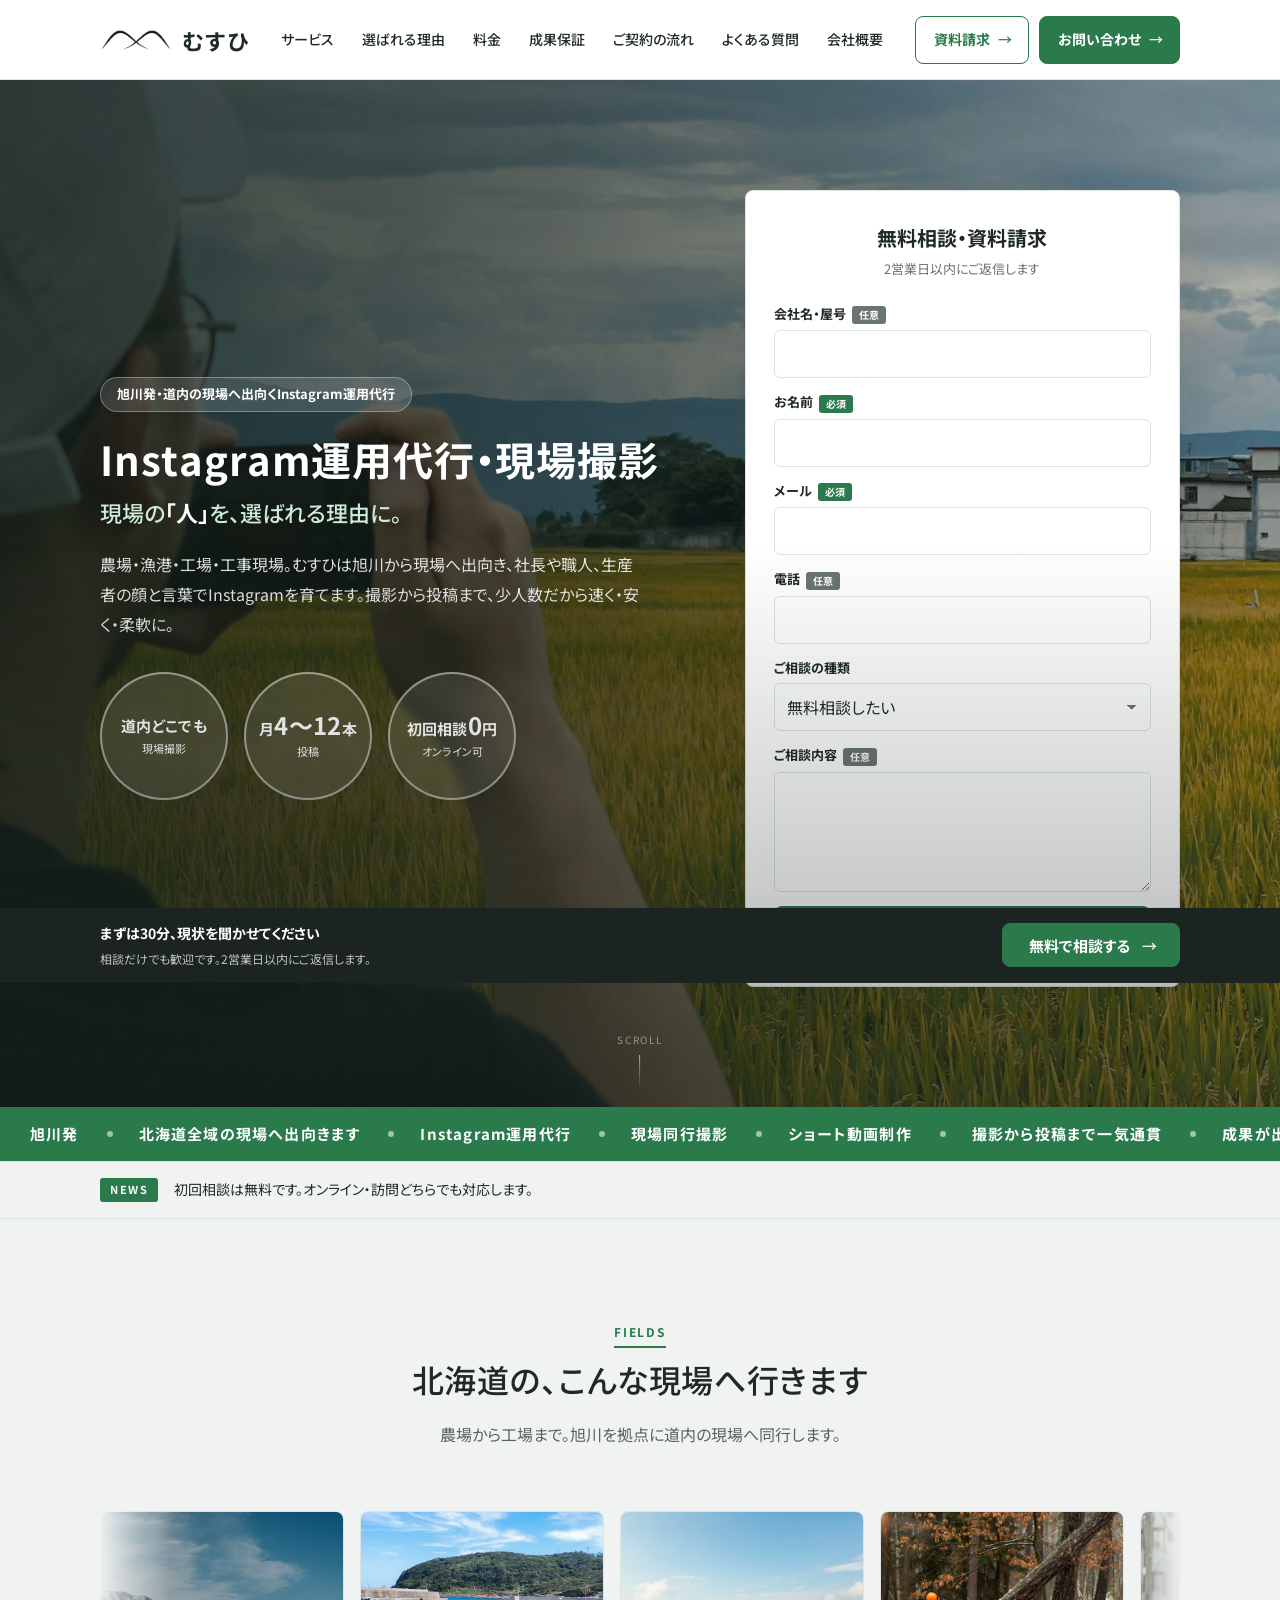
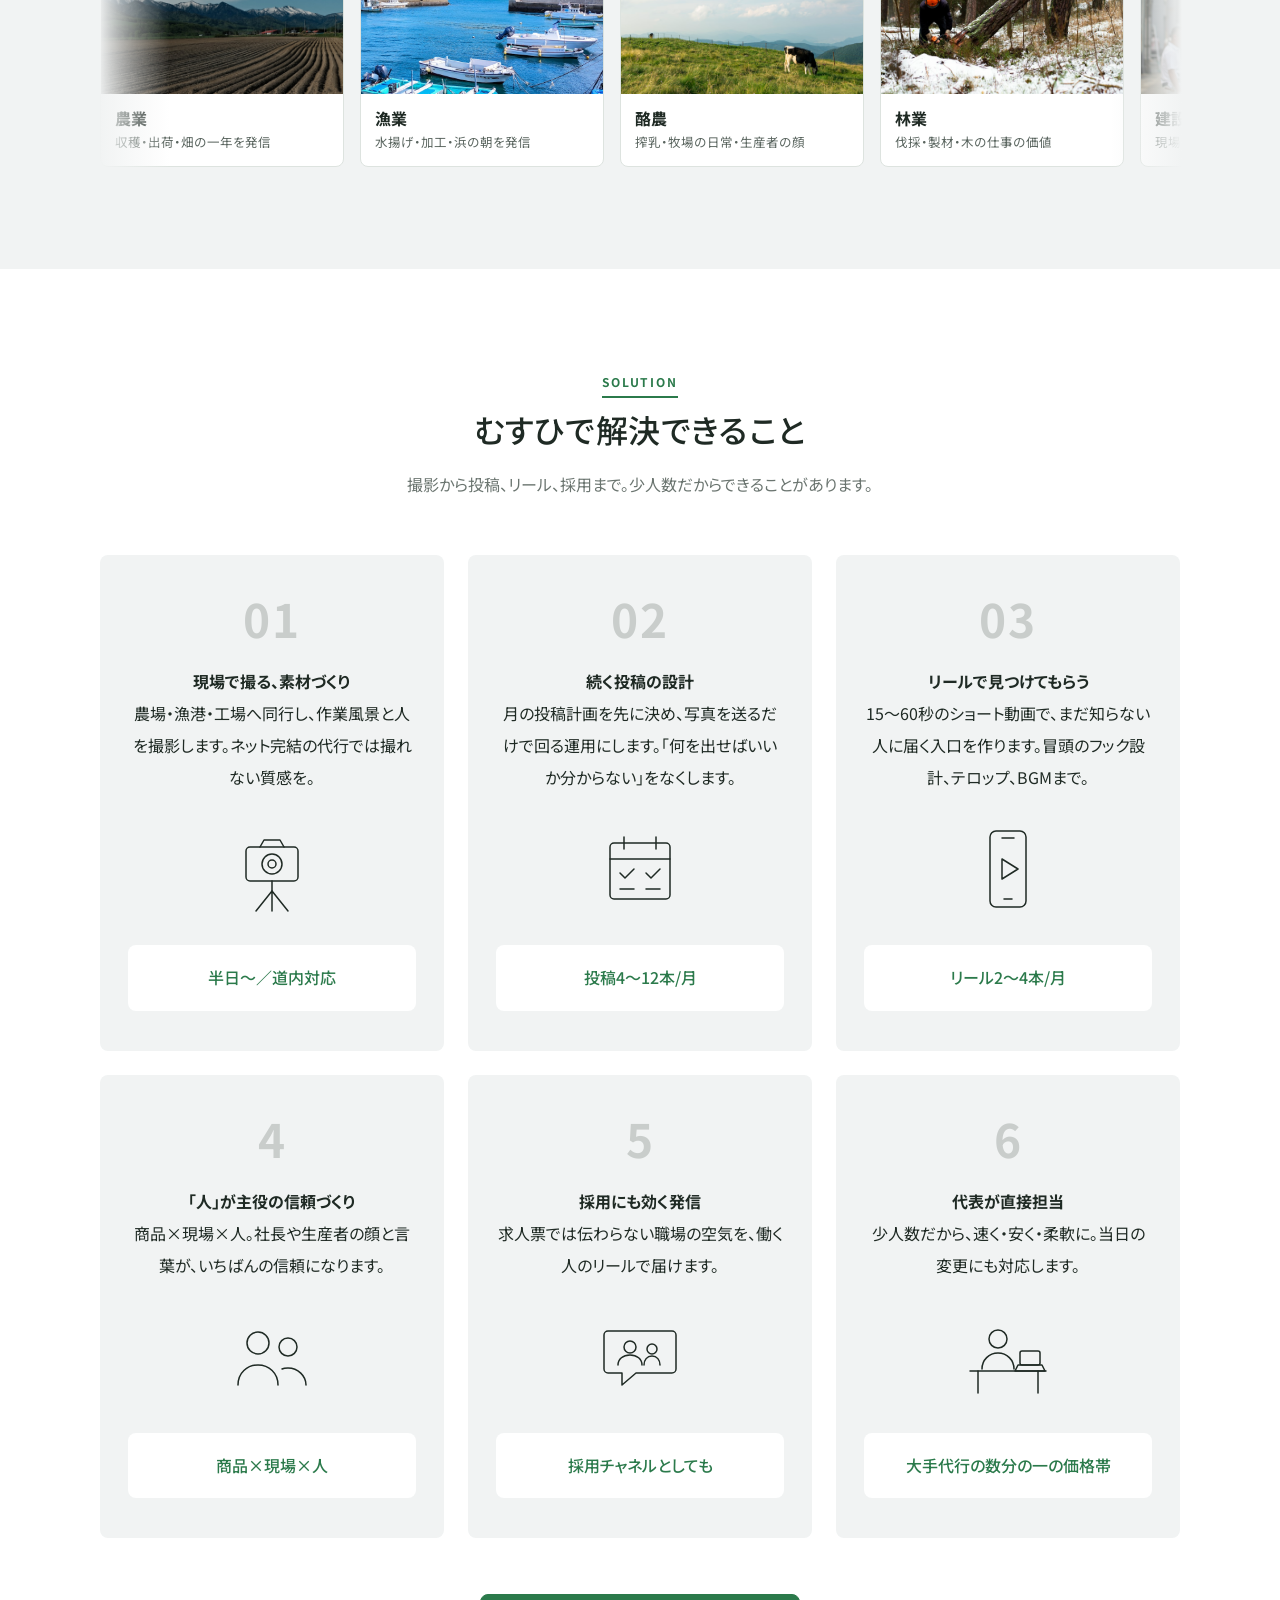
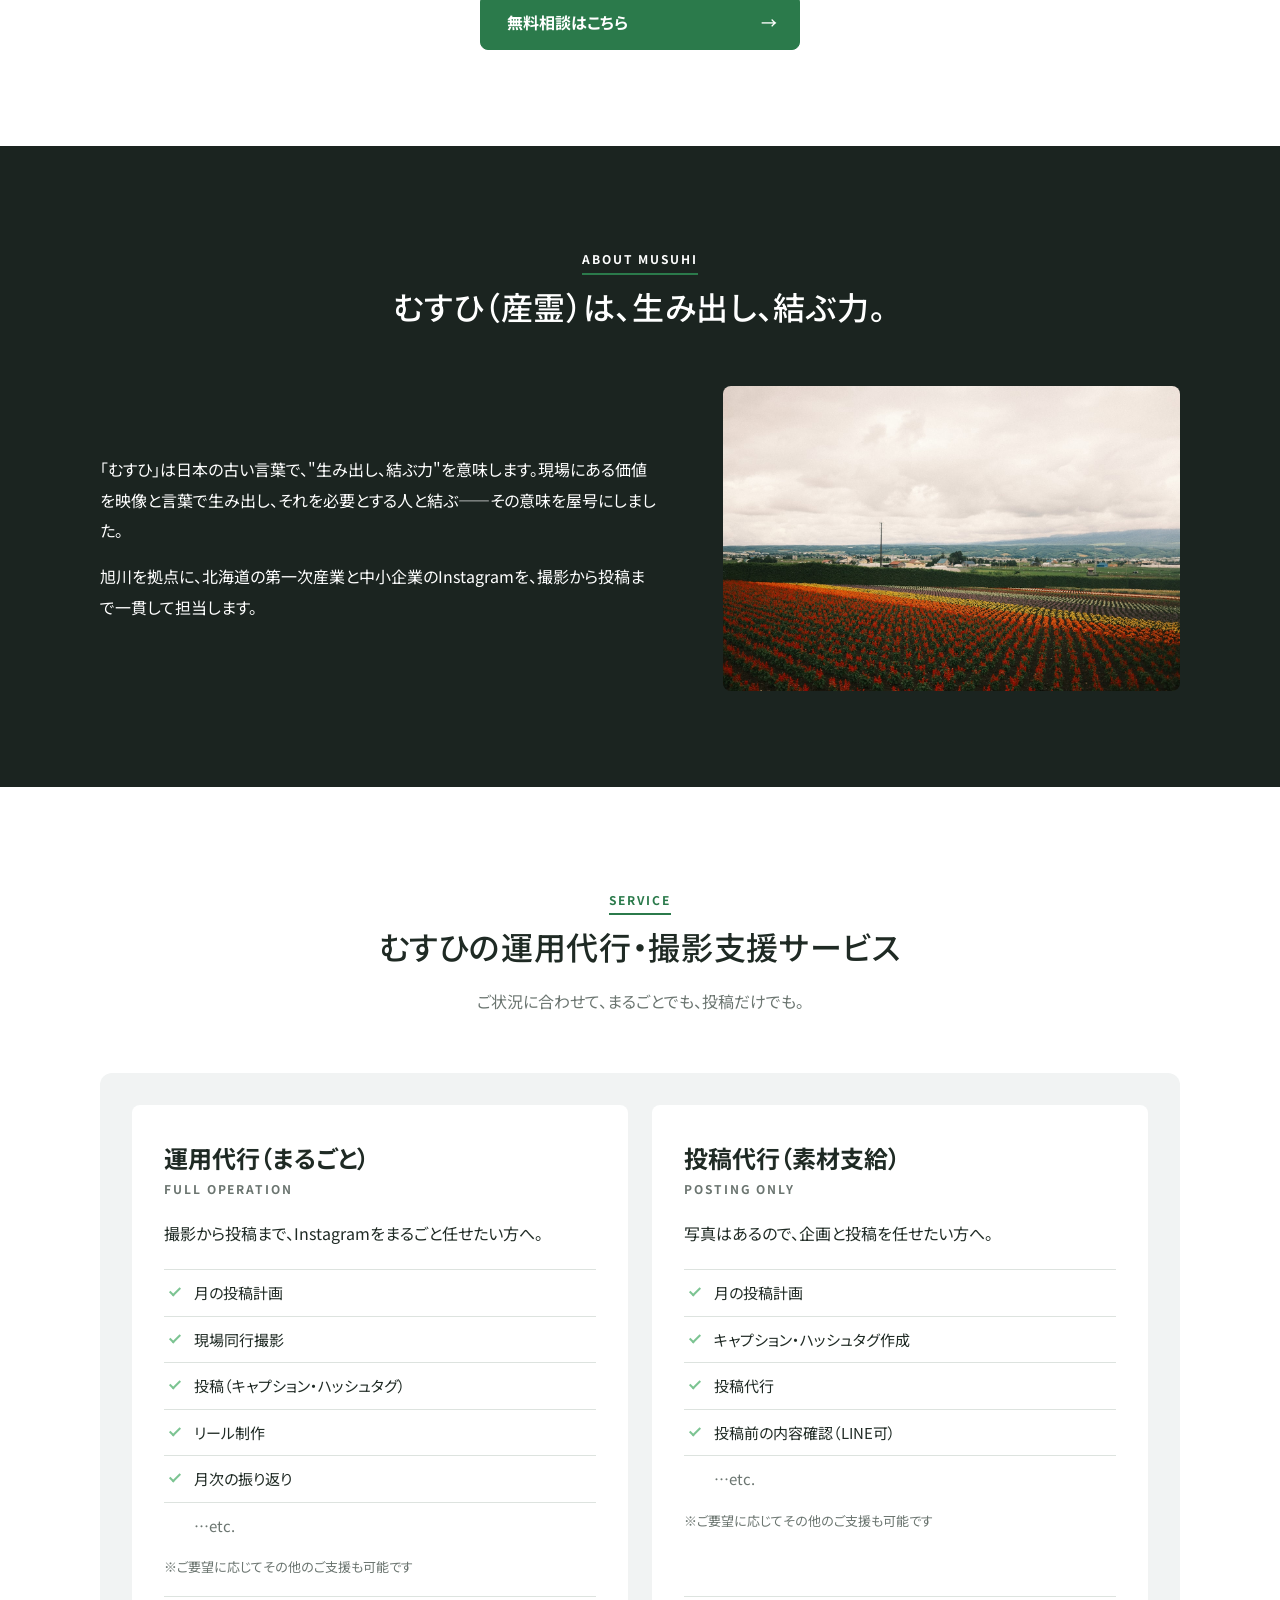
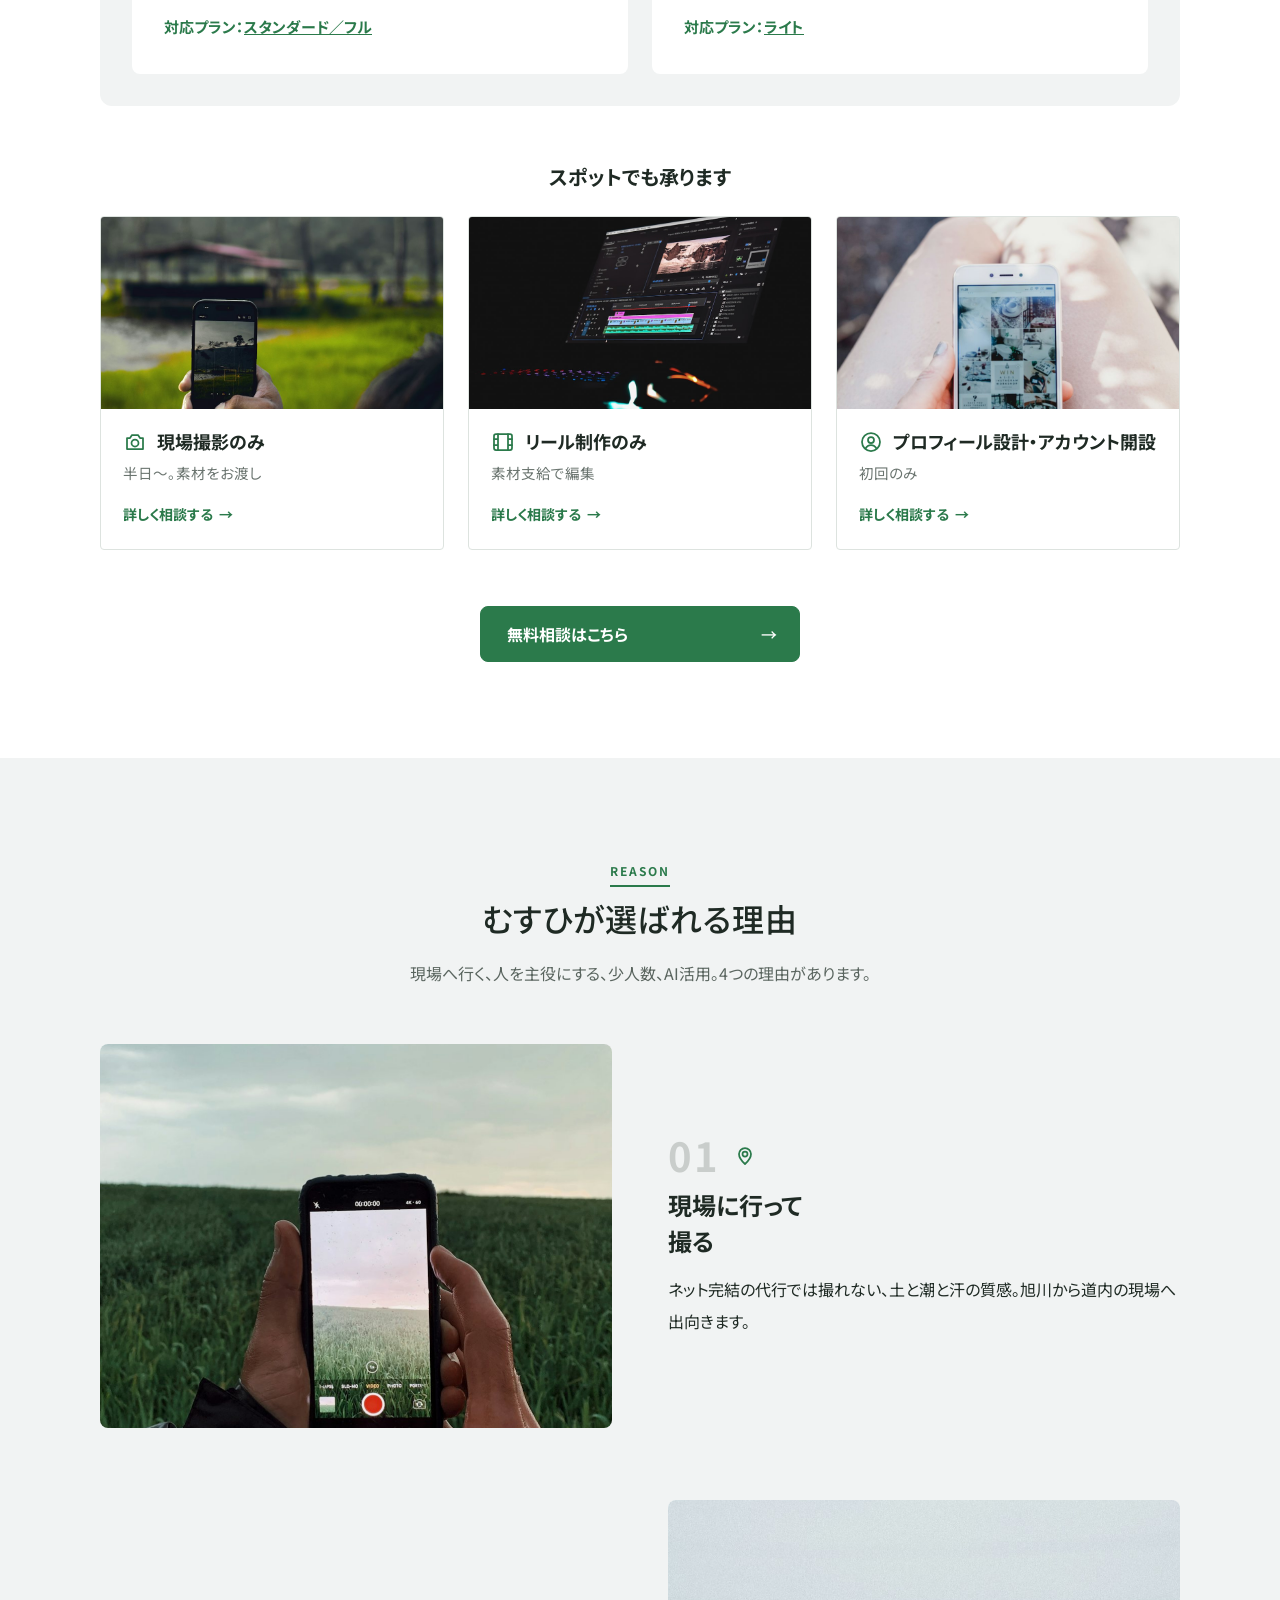
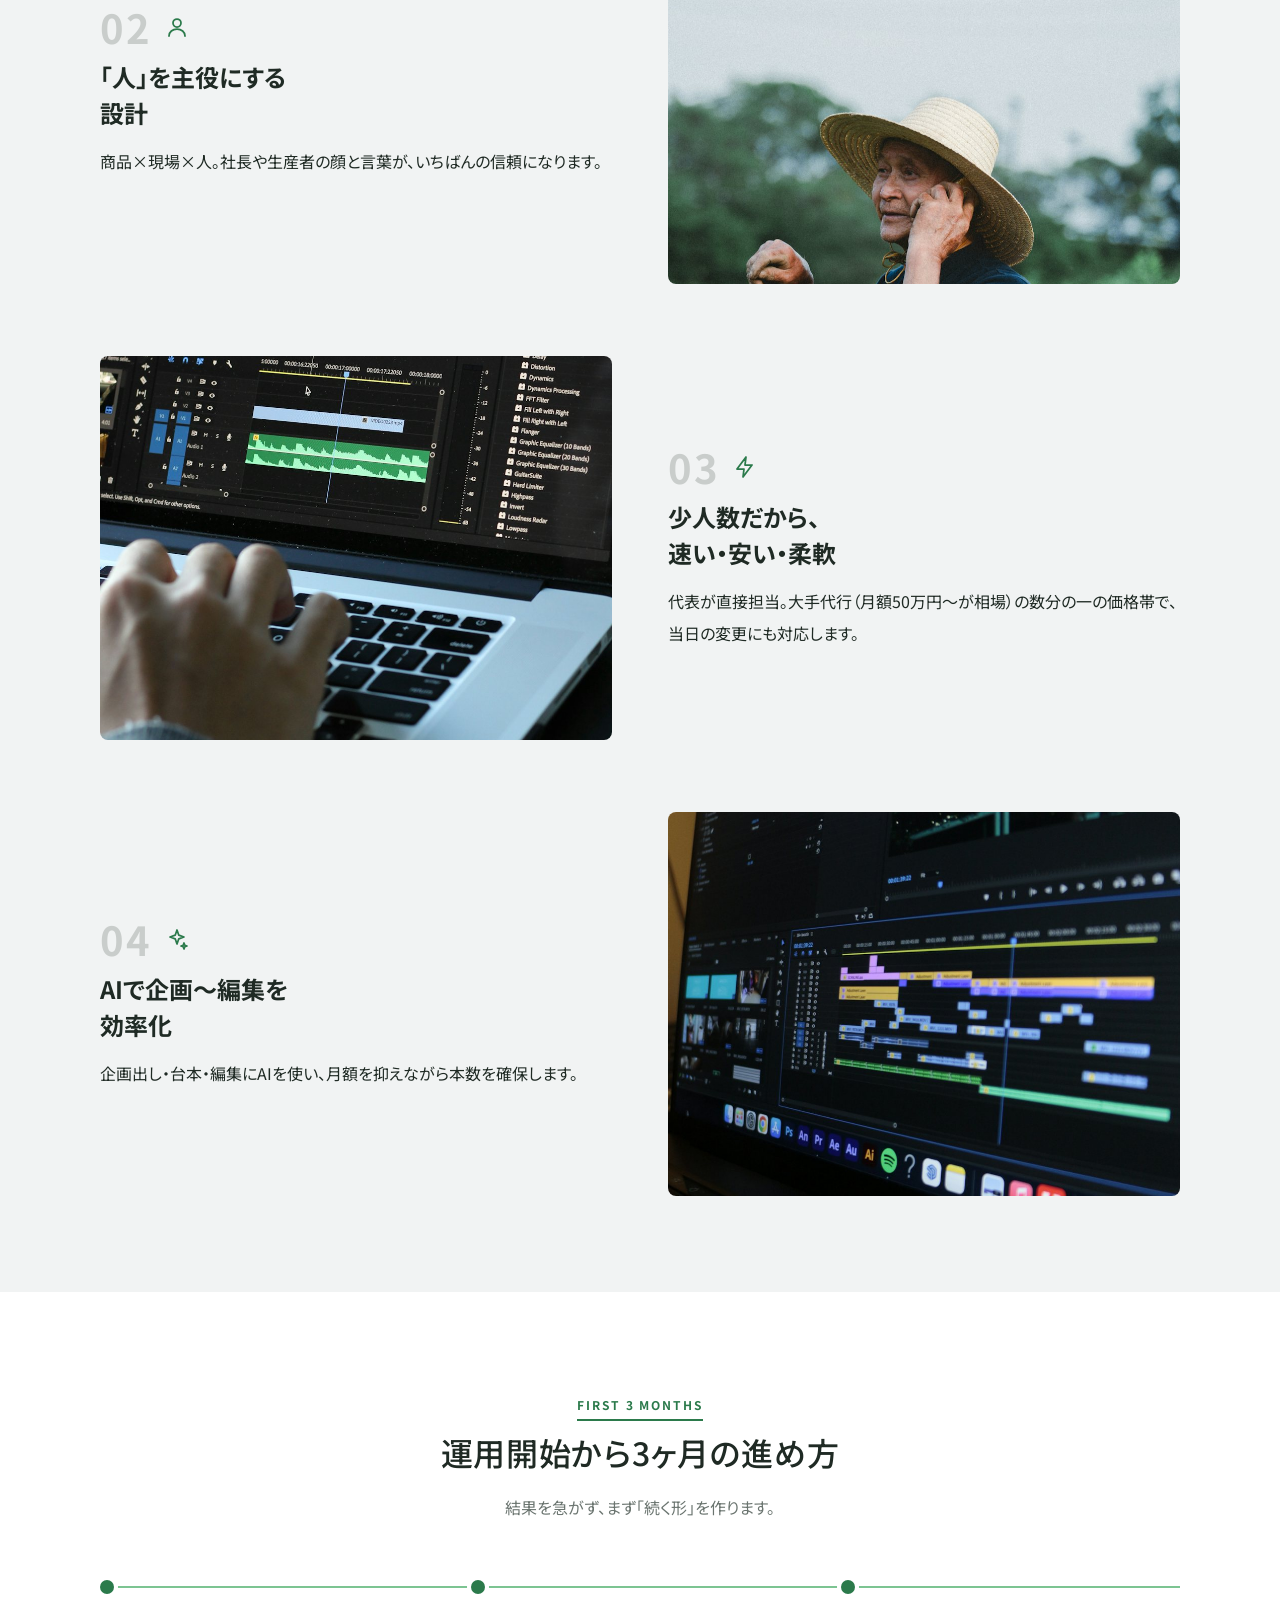
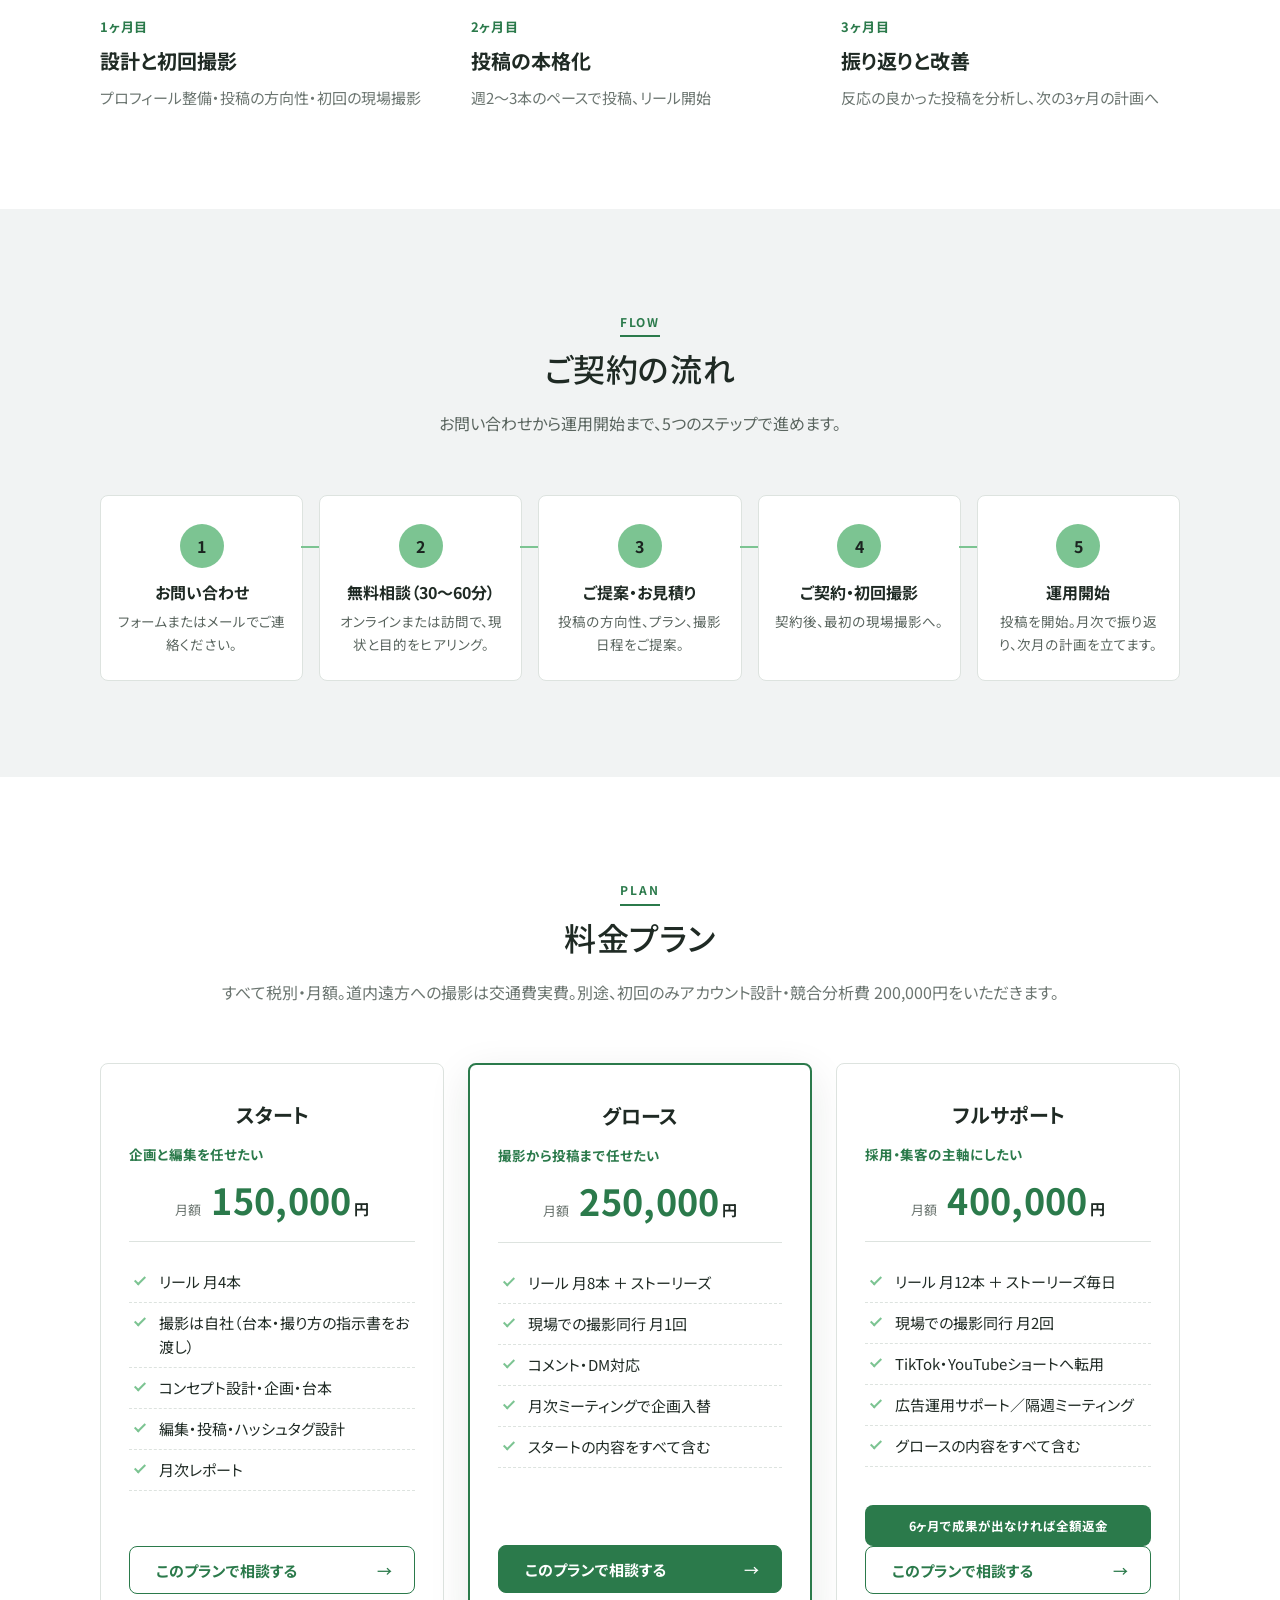
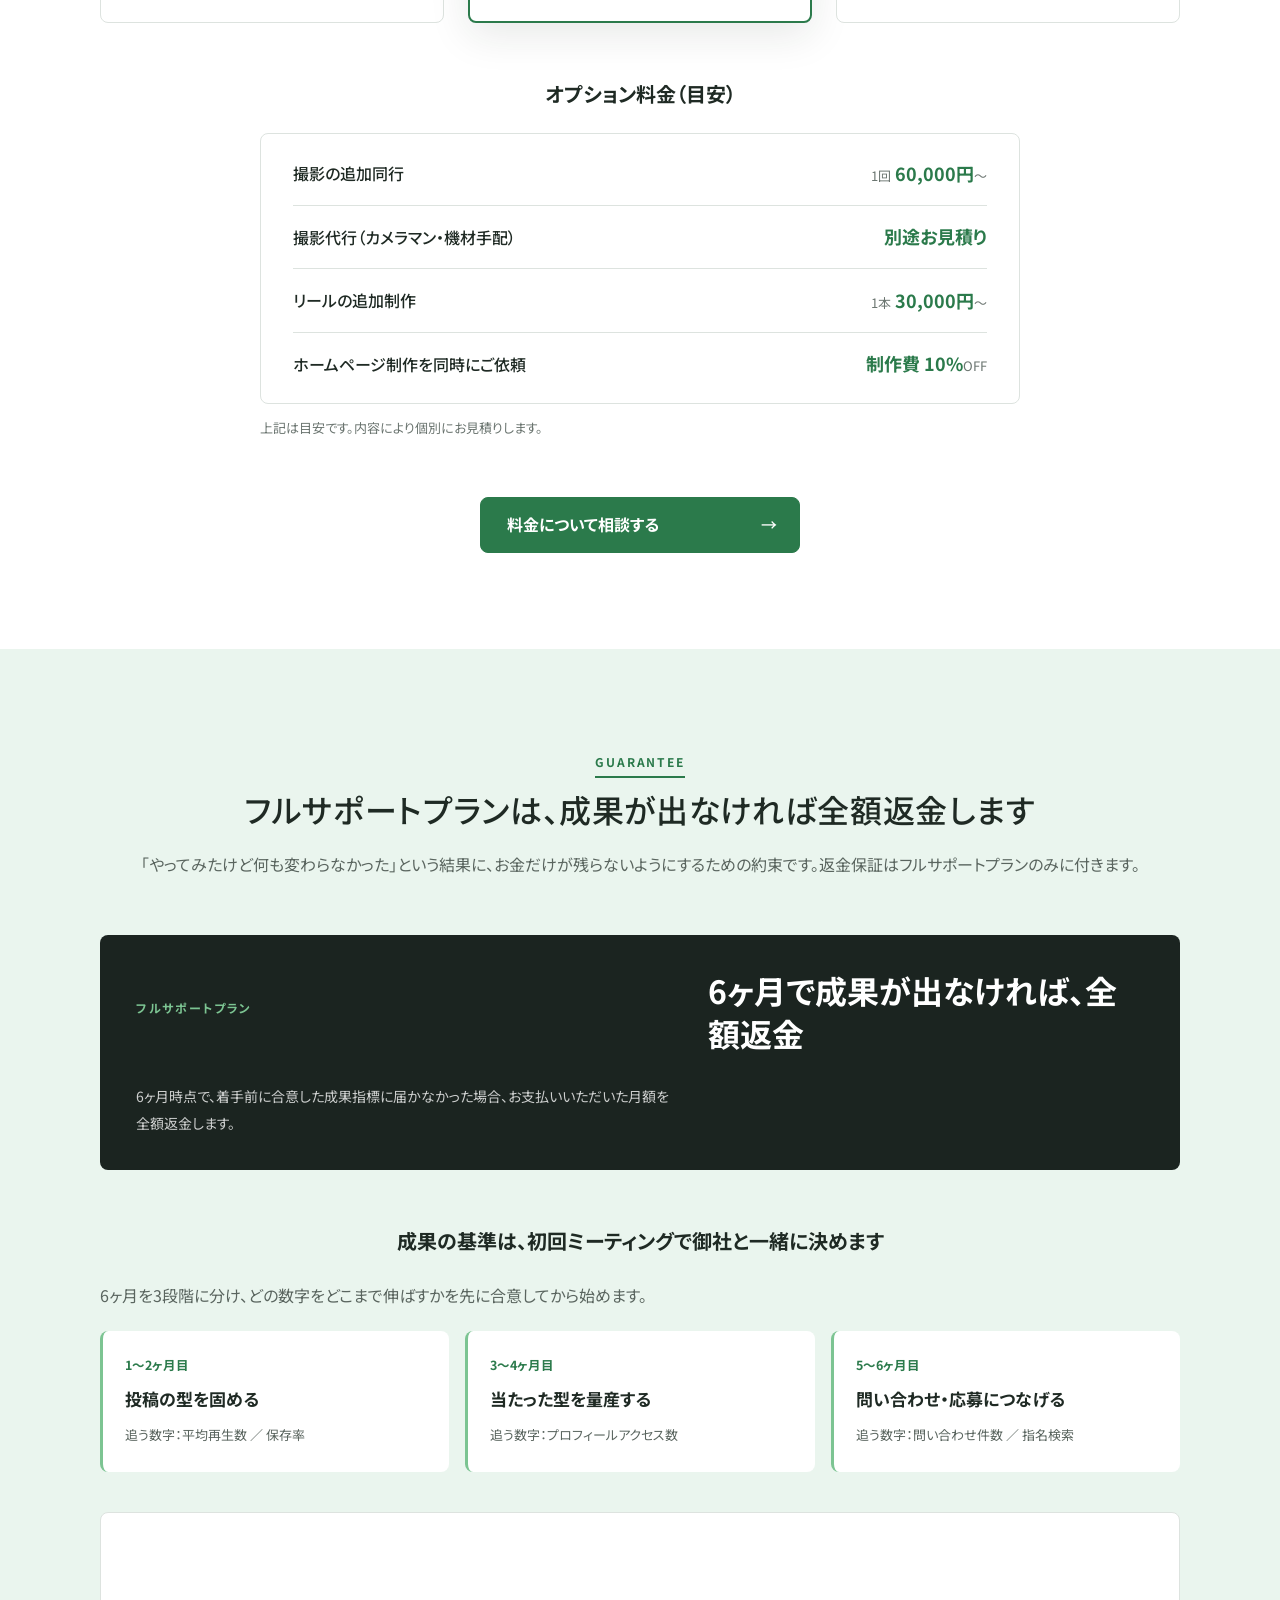
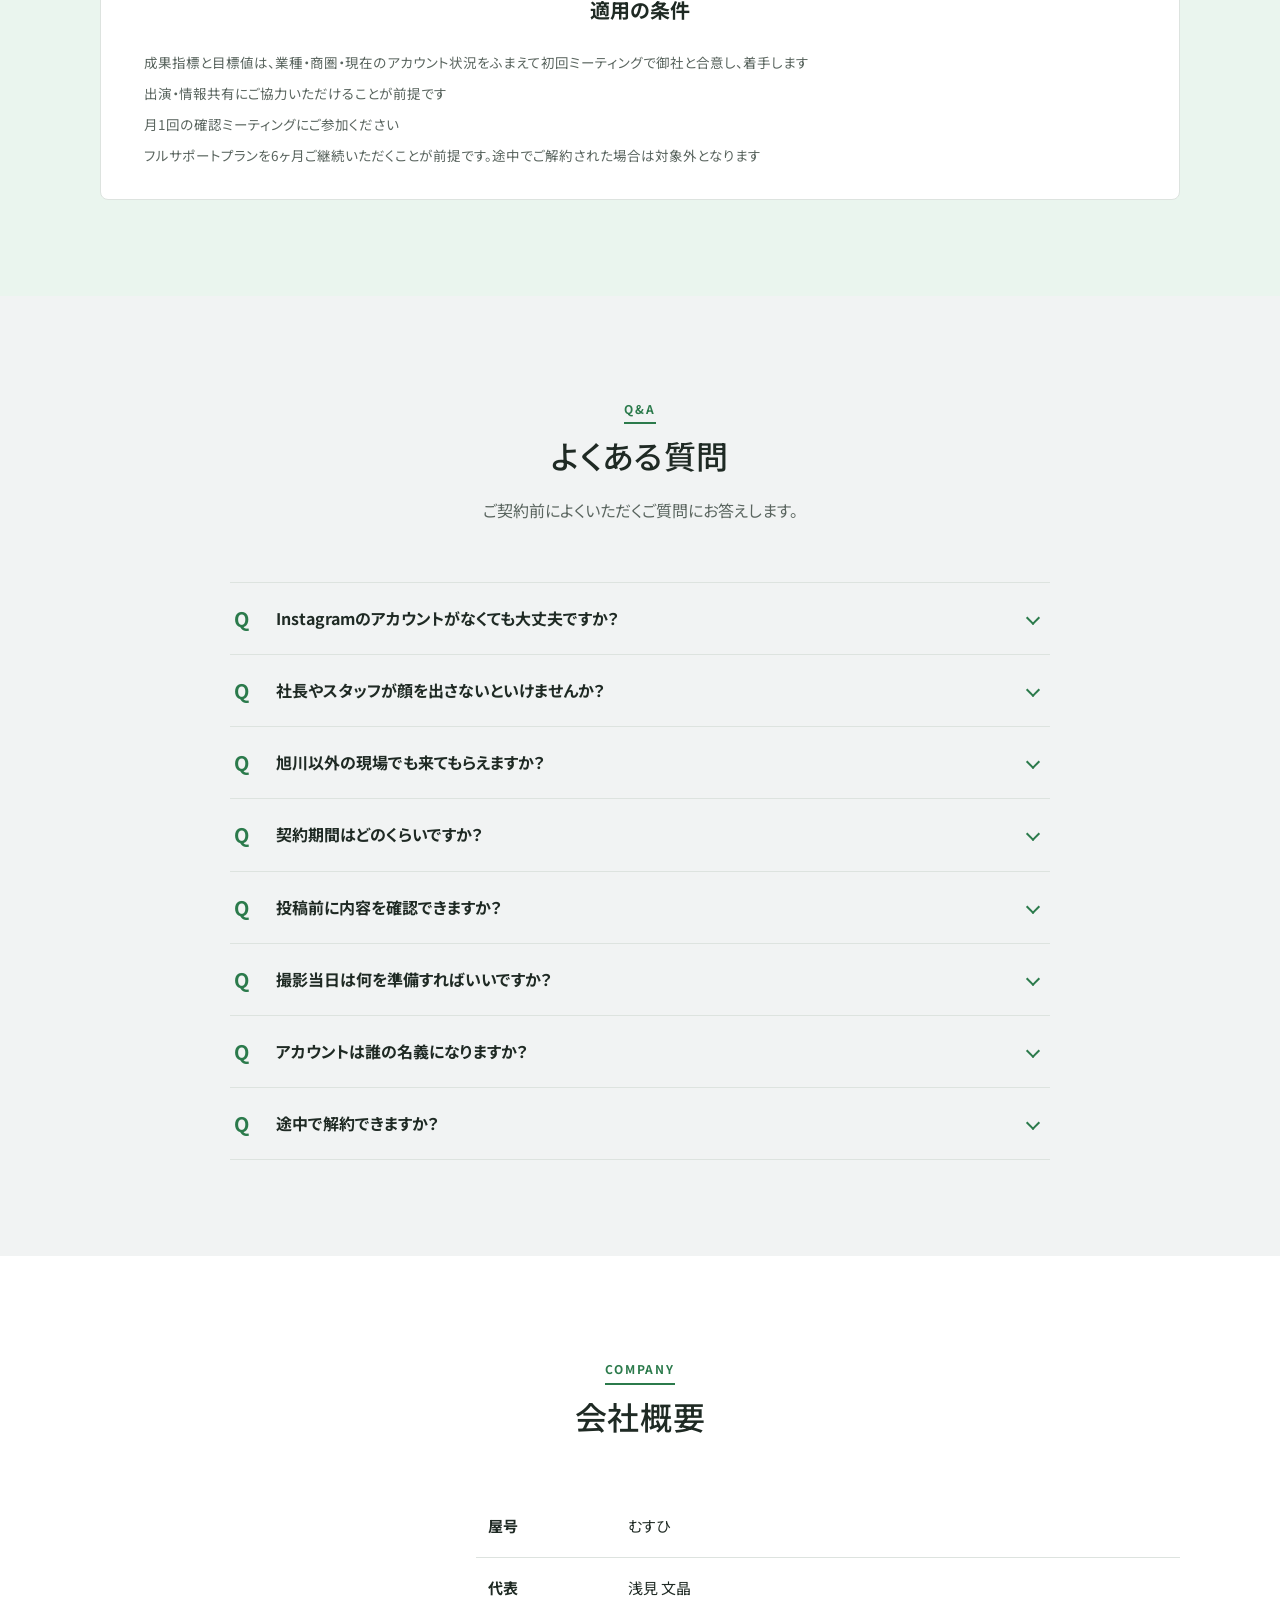
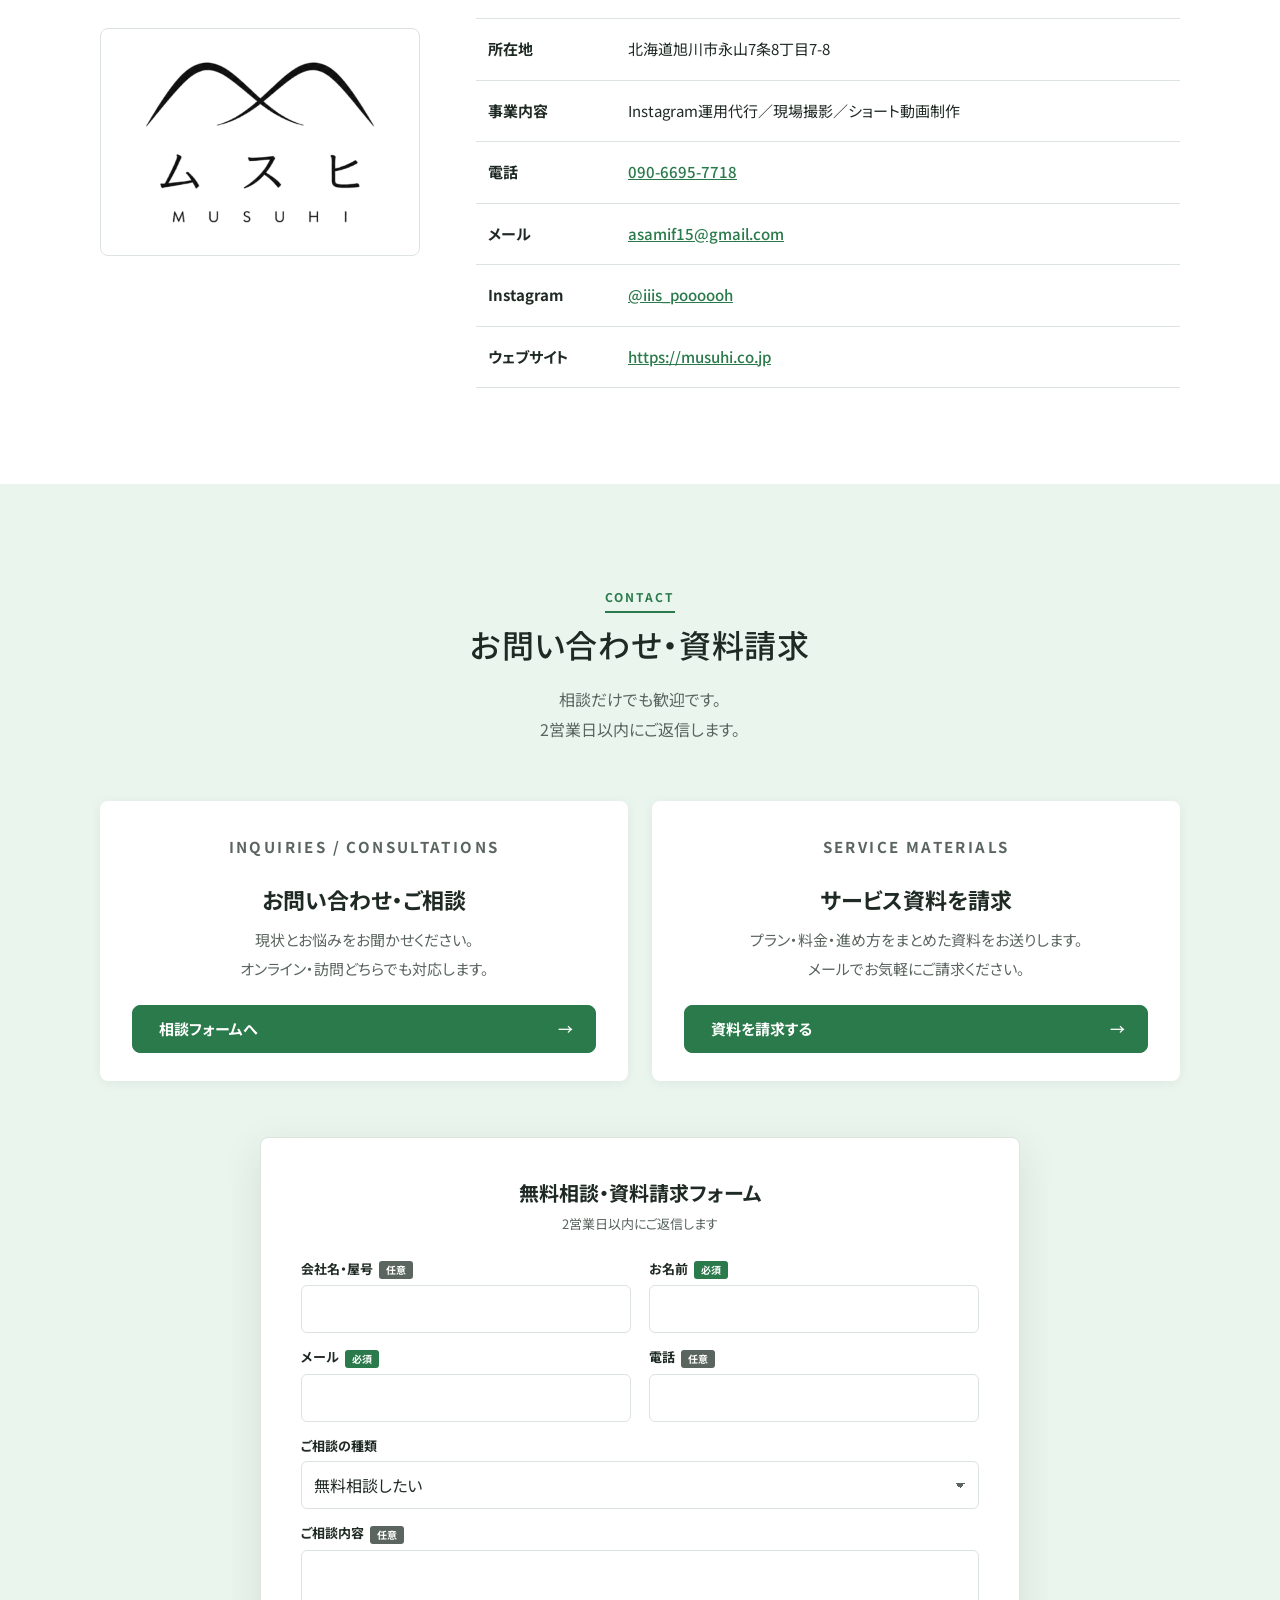
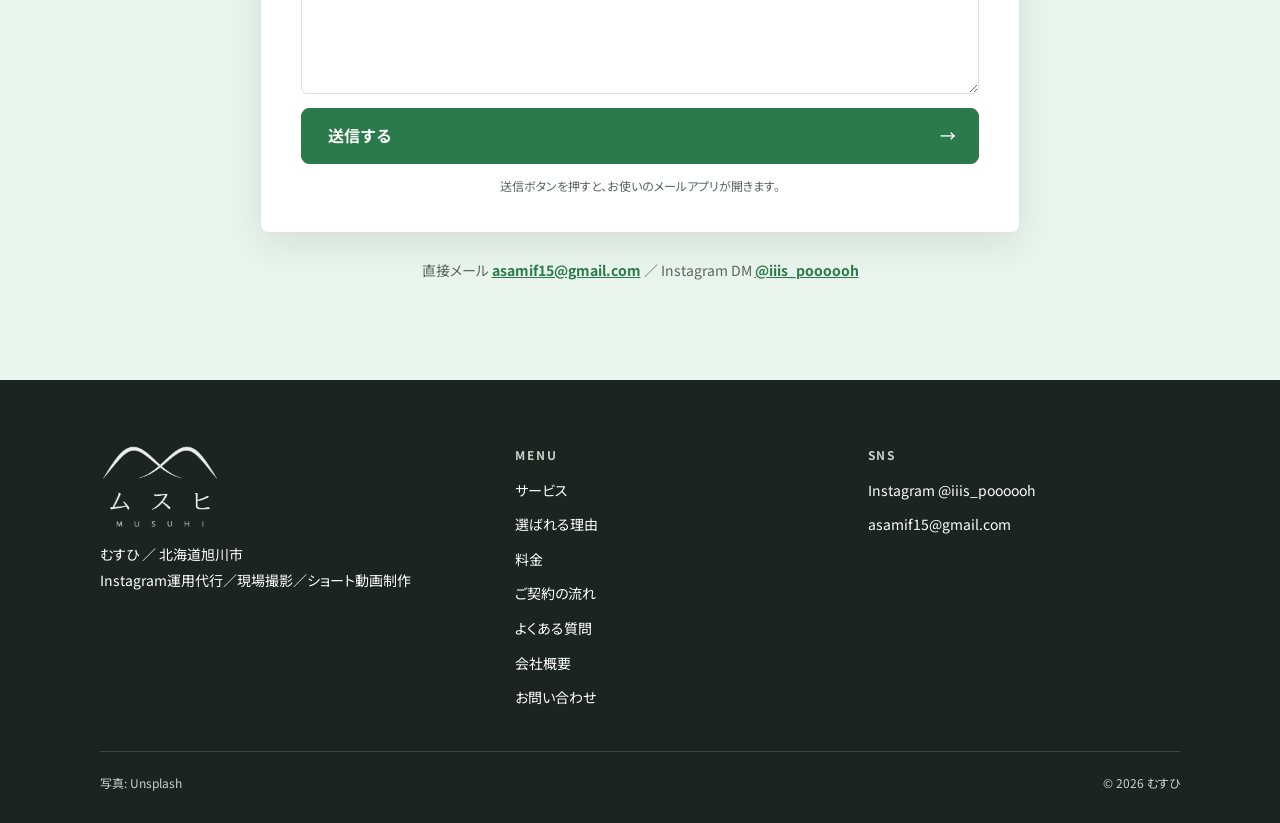
==== company/index.html @ bffbc410 "fix: 契約期間の一律表記を廃止し、返金保証をフルサポート限定に整理 - 「最も選ばれています」バッジを削除 - 料金の注記から「契約期間6ヶ月」を削除（6ヶ月はフルサポートの保証判定のみ） - オ" ====
<!doctype html>
<html lang="ja">
<head>
<meta charset="utf-8">
<title>むすひ ｜ Instagram運用代行・現場撮影（旭川）</title>
<meta name="viewport" content="width=device-width, initial-scale=1">
<link rel="stylesheet" href="https://fonts.googleapis.com/css2?family=Noto+Sans+JP:wght@400;500;700&amp;display=swap">
<style>
:root{
  color-scheme:light;
  --bg:#FFFFFF;
  --gray:#F1F3F3;
  --ink:#1F2A24;
  --muted:#6B7570;
  --muted-deep:#5A655F;
  --line:#DDE3DF;
  --num:#C9CDCB;
  --primary:#2B7A4B;
  --primary-hover:#23643D;
  --primary-soft:#7CC492;
  --tint:#EAF5EE;
  --dark:#1B2420;
  --on-primary:#FFFFFF;
  --on-dark:#FFFFFF;
  --on-dark-muted:#C9D1CC;
  --on-dark-line:rgba(255,255,255,.14);
  --error:#C0392B;
  --bg-a80:rgba(255,255,255,.8);
  --bg-a40:rgba(255,255,255,.4);
  --bg-a0:rgba(255,255,255,0);
  --shadow-card:0 12px 40px rgba(27,36,32,.10);
  --shadow-soft:0 2px 12px rgba(27,36,32,.06);
  --font:"Noto Sans JP",system-ui,-apple-system,"Hiragino Sans","Hiragino Kaku Gothic ProN","Yu Gothic",Meiryo,sans-serif;
  --container:1080px;
  --header-h:80px;
  --radius:8px;
}

/* ---------- Base ---------- */
*,*::before,*::after{box-sizing:border-box}
html{scroll-behavior:smooth;-webkit-text-size-adjust:100%}
body{margin:0;background:var(--bg);color:var(--ink);font-family:var(--font);font-size:16px;line-height:1.9;font-feature-settings:"palt";overflow-x:hidden}
main{display:block}
img{max-width:100%;height:auto}
a{color:var(--primary)}
h1,h2,h3,h4{line-height:1.5;margin:0}
h2{font-size:32px;font-weight:500;letter-spacing:.02em}
h3{font-weight:700}
p{margin:0}
ul,ol{margin:0;padding:0;list-style:none}
figure{margin:0}
svg{display:block}
:focus-visible{outline:3px solid var(--primary);outline-offset:2px}
.band-dark :focus-visible,.site-footer :focus-visible{outline-color:var(--primary-soft)}
.skip{position:absolute;left:8px;top:-60px;z-index:100;background:var(--primary);color:var(--on-primary);padding:10px 16px;border-radius:6px;font-weight:700;text-decoration:none}
.skip:focus{top:8px}
.container{width:min(100% - 40px,var(--container));margin-inline:auto}
@media (max-width:767px){h2{font-size:24px}}
@media (prefers-reduced-motion:reduce){
  html{scroll-behavior:auto}
  *,*::before,*::after{transition:none !important;animation:none !important}
}

/* ---------- Buttons ---------- */
.btn{display:inline-flex;align-items:center;justify-content:space-between;gap:12px;min-height:48px;padding:0 22px 0 26px;border-radius:var(--radius);font-family:inherit;font-size:15px;font-weight:700;line-height:1.3;text-decoration:none;border:1px solid transparent;cursor:pointer;transition:background-color .2s,color .2s,border-color .2s}
.btn .arrow{font-weight:500;transition:transform .2s}
.btn:hover .arrow{transform:translateX(3px)}
.btn-fill{background:var(--primary);color:var(--on-primary);border-color:var(--primary)}
.btn-fill:hover{background:var(--primary-hover);border-color:var(--primary-hover)}
.btn-line{background:var(--bg);color:var(--primary);border-color:var(--primary)}
.btn-line:hover{background:var(--tint)}
.btn-lg{min-height:56px;font-size:16px}
.btn-block{width:100%}
.btn-cta{width:min(100%,320px)}
.text-link{display:inline-flex;align-items:center;gap:6px;font-size:14px;font-weight:700;color:var(--primary);text-decoration:none}
.text-link:hover{text-decoration:underline}

/* ---------- Header ---------- */
.site-header{position:sticky;top:0;z-index:50;height:var(--header-h);background:var(--bg);border-bottom:1px solid var(--line)}
.header-inner{display:flex;align-items:center;justify-content:space-between;gap:24px;height:100%}
.brand{display:inline-flex;align-items:center;gap:10px;color:var(--ink);text-decoration:none}
.brand-mark{display:block;width:72px;aspect-ratio:720/215;background:url(img/logo.png) top/100% auto no-repeat}
.brand-name{font-size:22px;font-weight:700;letter-spacing:.08em;line-height:1}
.site-nav{display:flex;align-items:center}
.nav-list{display:flex;gap:28px}
.nav-list a{display:block;padding:6px 0;font-size:14px;font-weight:500;color:var(--ink);text-decoration:none;position:relative}
.nav-list a::after{content:"";position:absolute;left:0;right:0;bottom:0;height:2px;background:var(--primary);transform:scaleX(0);transform-origin:left;transition:transform .2s}
.nav-list a:hover::after{transform:scaleX(1)}
.nav-cta{display:none}
.header-actions{display:flex;align-items:center;gap:10px}
.header-actions .btn{padding:0 16px 0 18px;font-size:14px;gap:8px}
.nav-toggle{display:none;width:48px;height:48px;padding:0;border:1px solid var(--line);border-radius:var(--radius);background:var(--bg);cursor:pointer;flex-direction:column;align-items:center;justify-content:center;gap:5px}
.nav-toggle .bar{display:block;width:20px;height:2px;background:var(--ink);transition:transform .2s,opacity .2s}
.is-open .nav-toggle .bar:nth-child(1){transform:translateY(7px) rotate(45deg)}
.is-open .nav-toggle .bar:nth-child(2){opacity:0}
.is-open .nav-toggle .bar:nth-child(3){transform:translateY(-7px) rotate(-45deg)}
@media (max-width:1023px){
  .site-nav{display:none;position:absolute;top:100%;left:0;right:0;background:var(--bg);border-bottom:1px solid var(--line);box-shadow:var(--shadow-card);padding:8px 20px 24px}
  .is-open .site-nav{display:block}
  .nav-list{flex-direction:column;gap:0}
  .nav-list a{padding:14px 0;font-size:16px;border-bottom:1px solid var(--line)}
  .nav-list a::after{display:none}
  .nav-cta{display:inline-flex;margin-top:20px;width:100%}
  .header-actions .btn-line{display:none}
  .nav-toggle{display:inline-flex}
}
@media (max-width:479px){
  .brand-name{font-size:19px}
  .header-actions .btn{padding:0 12px 0 14px;font-size:13px;gap:6px}
}

/* ---------- Sections ---------- */
.section{padding:96px 0;scroll-margin-top:var(--header-h)}
.band-gray{background:var(--gray)}
.band-tint{background:var(--tint)}
.band-dark{background:var(--dark);color:var(--on-dark)}
.band-gray,.band-tint,.news-bar{--muted:var(--muted-deep)}
.section-head{text-align:center;margin-bottom:56px}
.label{display:inline-flex;align-items:center;gap:8px;margin:0 0 14px;font-size:12px;font-weight:700;letter-spacing:.16em;color:var(--primary);text-transform:uppercase;line-height:1.4}
.label::before{content:"";width:8px;height:8px;border-radius:50%;background:var(--primary-soft);flex:none}
.band-dark .label{color:var(--on-dark)}
.section-note{margin-top:16px;font-size:16px;color:var(--muted)}
.band-dark .section-note{color:var(--on-dark-muted)}
.sub-head{font-size:20px;font-weight:700;text-align:center;margin:56px 0 24px}
.section-cta{margin-top:56px;text-align:center}
@media (max-width:767px){
  .section{padding:64px 0}
  .section-head{margin-bottom:36px}
  .section-note{font-size:15px}
  .sub-head{margin-top:40px}
  .section-cta{margin-top:40px}
}

/* ---------- Hero ---------- */
.hero{position:relative;overflow:hidden;padding:72px 0 88px;scroll-margin-top:var(--header-h)}
.hero-bg{position:absolute;top:0;right:0;bottom:0;width:min(54%,760px);pointer-events:none}
.hero-bg img{width:100%;height:100%;object-fit:cover;object-position:center 30%;opacity:.3}
.hero-bg::after{content:"";position:absolute;inset:0;background:linear-gradient(90deg,var(--bg) 0%,var(--bg-a80) 30%,var(--bg-a40) 100%)}
.hero-bg::before{content:"";position:absolute;left:0;right:0;bottom:0;height:40%;z-index:1;background:linear-gradient(180deg,var(--bg-a0),var(--bg))}
.hero-grid{position:relative;display:grid;grid-template-columns:1.15fr .85fr;gap:56px;align-items:center}
.chip{display:inline-block;margin-bottom:20px;padding:6px 16px;border-radius:999px;background:var(--tint);color:var(--primary);font-size:13px;font-weight:700;line-height:1.6}
.hero h1{font-size:40px;font-weight:700;line-height:1.35;letter-spacing:.02em;margin-bottom:10px}
.hero-sub{font-size:22px;font-weight:500;color:var(--primary);line-height:1.5;margin-bottom:20px}
.hero-sub b{font-weight:700}
.lead{max-width:34em;margin-bottom:32px}
.fact-badges{display:flex;flex-wrap:wrap;gap:16px}
.fact-badges li{width:128px;height:128px;border-radius:50%;border:2px solid var(--primary-soft);background:var(--bg);display:flex;flex-direction:column;align-items:center;justify-content:center;text-align:center;line-height:1.3;box-shadow:var(--shadow-soft)}
.badge-big{font-size:15px;font-weight:700;color:var(--primary);letter-spacing:.02em}
.badge-big em{font-style:normal;font-size:24px;line-height:1}
.badge-small{margin-top:5px;font-size:11px;color:var(--muted)}
@media (max-width:1023px){
  .hero{padding:56px 0 72px}
  .hero-grid{grid-template-columns:1fr;gap:40px}
  .hero-bg{width:100%}
  .hero-bg img{opacity:.14}
}
@media (max-width:767px){
  .hero{padding:44px 0 64px}
  .hero h1{font-size:30px}
  .hero-sub{font-size:19px}
  .fact-badges{gap:12px}
  .fact-badges li{width:100px;height:100px}
  .badge-big{font-size:13px}
  .badge-big em{font-size:20px}
  .badge-small{font-size:10px;margin-top:3px}
}

/* ---------- Forms ---------- */
.card-form{background:var(--bg);border:1px solid var(--line);border-radius:var(--radius);box-shadow:var(--shadow-card);padding:32px 28px}
.form-title{font-size:20px;font-weight:700;text-align:center;line-height:1.5}
.form-lead{margin:4px 0 22px;font-size:13px;color:var(--muted);text-align:center}
.field{margin-bottom:14px}
.field label{display:block;margin-bottom:6px;font-size:13px;font-weight:700;line-height:1.5}
.tag{display:inline-block;margin-left:6px;padding:1px 7px;border-radius:3px;font-size:10px;font-weight:700;line-height:1.6;color:var(--on-primary);vertical-align:middle}
.tag-req{background:var(--primary)}
.tag-opt{background:var(--muted)}
.field input,.field select,.field textarea{display:block;width:100%;padding:11px 12px;font:inherit;font-size:16px;line-height:1.5;color:var(--ink);background:var(--bg);border:1px solid var(--line);border-radius:6px}
.field textarea{min-height:110px;resize:vertical}
.field select{appearance:none;-webkit-appearance:none;padding-right:36px;background-image:linear-gradient(45deg,var(--bg-a0) 50%,var(--muted) 50%),linear-gradient(135deg,var(--muted) 50%,var(--bg-a0) 50%);background-position:calc(100% - 18px) 50%,calc(100% - 13px) 50%;background-size:5px 5px,5px 5px;background-repeat:no-repeat}
.field input:focus-visible,.field select:focus-visible,.field textarea:focus-visible{outline:2px solid var(--primary);outline-offset:1px;border-color:var(--primary)}
.field [aria-invalid="true"]{border-color:var(--error)}
.field-error{margin-top:6px;font-size:12px;font-weight:500;color:var(--error);line-height:1.5}
.field-error[hidden]{display:none}
.form-status{margin-top:14px;padding:10px 12px;border-radius:6px;background:var(--tint);color:var(--primary);font-size:13px;font-weight:500;line-height:1.7}
.form-status:empty{display:none}
.form-note{margin-top:12px;font-size:12px;color:var(--muted);text-align:center;line-height:1.7}
.contact-form{max-width:760px;margin:0 auto;padding:40px 40px 36px;scroll-margin-top:calc(var(--header-h) + 16px)}
.contact-form .field-pair{display:grid;grid-template-columns:1fr 1fr;gap:0 18px}
@media (max-width:767px){
  .card-form{padding:26px 20px}
  .contact-form .field-pair{grid-template-columns:1fr}
}

/* ---------- News bar ---------- */
.news-bar{background:var(--gray);border-top:1px solid var(--line);border-bottom:1px solid var(--line)}
.news-inner{display:flex;align-items:center;gap:16px;min-height:56px;padding:10px 0;font-size:14px;line-height:1.7}
.news-chip{flex:none;padding:3px 10px;border-radius:3px;background:var(--primary);color:var(--on-primary);font-size:11px;font-weight:700;letter-spacing:.14em;line-height:1.6}

/* ---------- Fields (photo cards) ---------- */
.field-row{display:grid;grid-template-columns:repeat(6,1fr);gap:16px}
.field-card{background:var(--bg);border:1px solid var(--line);border-radius:var(--radius);overflow:hidden}
.field-photo{aspect-ratio:4/3;overflow:hidden;background:var(--gray)}
.field-photo img{width:100%;height:100%;object-fit:cover;display:block}
.field-body{padding:12px 14px 14px}
.field-body h3{font-size:16px;margin-bottom:2px}
.field-body p{font-size:12.5px;line-height:1.6;color:var(--muted)}
@media (max-width:1023px){.field-row{grid-template-columns:repeat(3,1fr)}}
@media (max-width:767px){
  .field-row{display:flex;gap:12px;margin:0 -20px;padding:4px 20px 12px;overflow-x:auto;scroll-snap-type:x mandatory;-webkit-overflow-scrolling:touch}
  .field-card{flex:0 0 200px;scroll-snap-align:start}
}

/* ---------- Solutions (gray number cards) ---------- */
.sol-grid{display:grid;grid-template-columns:repeat(3,1fr);gap:24px}
.sol-card{display:flex;flex-direction:column;align-items:center;text-align:center;background:var(--gray);border-radius:var(--radius);padding:40px 28px}
.sol-num{display:block;margin-bottom:24px;font-size:46px;font-weight:700;line-height:1;letter-spacing:.04em;color:var(--num)}
.sol-text{max-width:20em;margin:0 auto 28px;font-size:16px;line-height:2;color:var(--ink)}
.sol-text h3{font-size:16px;font-weight:700;line-height:2}
.sol-icon{display:block;margin:0 auto 28px;color:var(--ink)}
.sol-icon svg{width:96px;height:96px}
.sol-fact{width:100%;margin-top:auto;padding:20px 16px;border-radius:var(--radius);background:var(--bg);font-size:16px;font-weight:500;line-height:1.6;color:var(--primary)}
@media (max-width:1023px){.sol-grid{grid-template-columns:repeat(2,1fr)}}
@media (max-width:639px){
  .sol-grid{grid-template-columns:1fr;gap:16px}
  .sol-card{padding:32px 22px}
}

/* ---------- About ---------- */
.about-grid{display:grid;grid-template-columns:1.1fr .9fr;gap:64px;align-items:center}
.about-copy p + p{margin-top:16px}
.about-photo{aspect-ratio:3/2;border-radius:var(--radius);overflow:hidden;background:var(--dark)}
.about-photo img{width:100%;height:100%;object-fit:cover;display:block}
@media (max-width:1023px){.about-grid{grid-template-columns:1fr;gap:36px}}

/* ---------- Services ---------- */
.service-panel{display:grid;grid-template-columns:1fr 1fr;gap:24px;padding:32px;border-radius:12px;background:var(--gray)}
.service-card{display:flex;flex-direction:column;background:var(--bg);border-radius:var(--radius);padding:36px 32px 32px}
.service-card h3{font-size:24px;line-height:1.4;margin-bottom:4px}
.service-en{margin-bottom:16px;font-size:12px;font-weight:700;letter-spacing:.16em;text-transform:uppercase;color:var(--muted)}
.service-desc{margin-bottom:20px;font-size:16px;line-height:2}
.checklist{border-top:1px solid var(--line)}
.checklist li{position:relative;padding:10px 0 10px 30px;border-bottom:1px solid var(--line);font-size:15px;line-height:1.7}
.checklist li::before,.plan-list li::before{content:"";position:absolute;left:8px;top:15px;width:6px;height:11px;border-right:2.5px solid var(--primary-soft);border-bottom:2.5px solid var(--primary-soft);transform:rotate(45deg)}
.checklist li.etc{padding-left:30px;color:var(--muted);border-bottom:0}
.checklist li.etc::before{display:none}
.service-note{margin:8px 0 18px;font-size:13px;color:var(--muted);line-height:1.7}
.service-plan{margin-top:auto;padding-top:16px;border-top:1px solid var(--line);font-size:15px;font-weight:700;color:var(--primary)}
.service-plan a{color:var(--primary)}
.spot-grid{display:grid;grid-template-columns:repeat(3,1fr);gap:24px}
.spot-card{display:flex;flex-direction:column;background:var(--bg);border:1px solid var(--line);border-radius:4px;overflow:hidden}
.spot-photo{aspect-ratio:16/9;overflow:hidden;background:var(--gray)}
.spot-photo img{width:100%;height:100%;object-fit:cover;display:block}
.spot-body{display:flex;flex-direction:column;flex:1;padding:20px 22px 22px}
.spot-title{display:flex;align-items:center;gap:10px;margin-bottom:6px}
.spot-title h4{font-size:18px;font-weight:700;line-height:1.4}
.spot-icon{flex:none;display:inline-flex;color:var(--primary)}
.spot-body p{margin-bottom:14px;font-size:14.5px;line-height:1.8;color:var(--muted)}
.spot-body .text-link{margin-top:auto}
@media (max-width:1023px){
  .service-panel{grid-template-columns:1fr}
  .spot-grid{grid-template-columns:1fr;max-width:520px;margin:0 auto}
}
@media (max-width:767px){
  .service-panel{padding:16px;gap:16px}
  .service-card{padding:28px 22px 24px}
  .service-card h3{font-size:22px}
}

/* ---------- Reasons ---------- */
.reason-list{display:grid;gap:72px}
.reason{display:grid;grid-template-columns:1fr 1fr;gap:56px;align-items:center}
.reason:nth-child(even) .reason-photo{order:2}
.reason-photo{aspect-ratio:4/3;border-radius:var(--radius);overflow:hidden;background:var(--bg)}
.reason-photo img{width:100%;height:100%;object-fit:cover;display:block}
.reason-meta{display:flex;align-items:center;gap:14px;margin-bottom:12px}
.reason-num{font-size:40px;font-weight:700;line-height:1;letter-spacing:.04em;color:var(--num)}
.reason-icon{display:inline-flex;color:var(--primary)}
.reason h3{font-size:24px;line-height:1.5;margin-bottom:14px}
.reason p{font-size:16px;line-height:2}
@media (max-width:1023px){.reason{gap:32px}}
@media (max-width:767px){
  .reason-list{gap:44px}
  .reason{grid-template-columns:1fr;gap:20px}
  .reason:nth-child(even) .reason-photo{order:0}
  .reason h3{font-size:22px}
}

/* ---------- Timeline ---------- */
.timeline{display:grid;grid-template-columns:repeat(3,1fr);gap:32px}
.tl-item{position:relative;padding-top:32px}
.tl-item::before{content:"";position:absolute;top:8px;left:0;right:-32px;height:2px;background:var(--primary-soft)}
.tl-item:last-child::before{right:0}
.tl-item::after{content:"";position:absolute;top:2px;left:0;width:14px;height:14px;border-radius:50%;background:var(--primary);box-shadow:0 0 0 4px var(--bg)}
.tl-month{display:inline-block;margin-bottom:6px;font-size:13px;font-weight:700;letter-spacing:.06em;color:var(--primary)}
.tl-item h3{font-size:20px;margin-bottom:8px}
.tl-item p{font-size:15px;color:var(--muted)}
@media (max-width:767px){
  .timeline{grid-template-columns:1fr;gap:0}
  .tl-item{padding:0 0 32px 30px}
  .tl-item::before{top:6px;bottom:0;left:6px;right:auto;width:2px;height:auto}
  .tl-item:last-child::before{display:none}
  .tl-item::after{top:4px}
}

/* ---------- Flow ---------- */
.flow{display:grid;grid-template-columns:repeat(5,1fr);gap:16px}
.flow-item{position:relative;display:flex;flex-direction:column;align-items:center;text-align:center;padding:28px 16px 24px;background:var(--bg);border:1px solid var(--line);border-radius:var(--radius)}
.flow-num{width:44px;height:44px;margin-bottom:12px;border-radius:50%;background:var(--primary-soft);color:var(--dark);font-size:16px;font-weight:700;display:grid;place-items:center;flex:none}
.flow-item::after{content:"";position:absolute;top:50px;right:-17px;width:18px;height:2px;background:var(--primary-soft)}
.flow-item:last-child::after{display:none}
.flow-item h3{font-size:16px;margin-bottom:6px}
.flow-item p{font-size:13.5px;line-height:1.7;color:var(--muted)}
@media (max-width:1023px){
  .flow{grid-template-columns:1fr;gap:12px}
  .flow-item{flex-direction:row;align-items:flex-start;gap:16px;text-align:left;padding:20px}
  .flow-num{margin:0}
  .flow-item::after{top:auto;right:auto;left:41px;bottom:-13px;width:2px;height:14px}
}

/* ---------- Pricing ---------- */
.plan-grid{display:grid;grid-template-columns:repeat(3,1fr);gap:24px;align-items:stretch}
.plan{position:relative;display:flex;flex-direction:column;background:var(--bg);border:1px solid var(--line);border-radius:var(--radius);padding:36px 28px 28px}
.plan-featured{border:2px solid var(--primary);box-shadow:var(--shadow-card)}
.plan-badge{position:absolute;top:-15px;left:50%;transform:translateX(-50%);padding:4px 16px;border-radius:999px;background:var(--primary);color:var(--on-primary);font-size:12px;font-weight:700;letter-spacing:.08em;white-space:nowrap;line-height:1.6}
.plan h3{font-size:20px;text-align:center;margin-bottom:12px}
.price{margin-bottom:20px;padding-bottom:20px;border-bottom:1px solid var(--line);text-align:center;line-height:1.2}
.price-label{margin-right:6px;font-size:13px;color:var(--muted)}
.price-num{font-size:36px;font-weight:700;color:var(--primary);letter-spacing:.01em}
.price-unit{margin-left:2px;font-size:15px;font-weight:700}
.plan-list{flex:1;margin-bottom:24px}
.plan-list li{position:relative;padding:8px 0 8px 30px;border-bottom:1px dashed var(--line);font-size:15px;line-height:1.6}
.plan-list li::before{top:12px}
.option-wrap{max-width:760px;margin:0 auto}
.opt-list{margin:0;padding:8px 32px;background:var(--bg);border:1px solid var(--line);border-radius:var(--radius)}
.opt-row{display:flex;align-items:center;justify-content:space-between;gap:16px;padding:16px 0;border-bottom:1px solid var(--line)}
.opt-row:last-child{border-bottom:0}
.opt-row dt{font-size:16px;font-weight:500}
.opt-row dd{margin:0;text-align:right;white-space:nowrap;font-size:18px;font-weight:700;color:var(--primary);line-height:1.4}
.opt-row dd small{font-size:13px;font-weight:400;color:var(--muted)}
.table-note{margin-top:12px;font-size:13px;color:var(--muted)}
@media (max-width:1023px){.plan-grid{grid-template-columns:1fr;max-width:480px;margin:0 auto}}
@media (max-width:767px){
  .opt-list{padding:4px 18px}
  .opt-row{flex-direction:column;align-items:flex-start;gap:2px;padding:12px 0}
  .opt-row dd{text-align:left;white-space:normal}
}

/* ---------- Q&A ---------- */
.faq-list{max-width:820px;margin:0 auto;border-top:1px solid var(--line)}
.faq-item{border-bottom:1px solid var(--line)}
.faq-item summary{position:relative;display:flex;align-items:flex-start;gap:16px;padding:22px 44px 22px 4px;list-style:none;cursor:pointer;font-size:16px;font-weight:700;line-height:1.7}
.faq-item summary::-webkit-details-marker{display:none}
.faq-item summary::after{content:"";position:absolute;right:12px;top:30px;width:10px;height:10px;border-right:2px solid var(--primary);border-bottom:2px solid var(--primary);transform:rotate(45deg);transition:transform .2s}
.faq-item[open] summary::after{transform:rotate(-135deg);top:35px}
.faq-q,.faq-a{flex:none;width:1.3em;font-size:20px;font-weight:700;line-height:1.35}
.faq-q{color:var(--primary)}
.faq-a{color:var(--muted)}
.faq-body{display:flex;gap:16px;padding:0 44px 24px 4px;font-size:15px;line-height:1.9}
.faq-item summary:hover{color:var(--primary)}
@media (max-width:767px){
  .faq-item summary{padding:18px 32px 18px 0;font-size:15px}
  .faq-item summary::after{right:6px;top:26px}
  .faq-item[open] summary::after{top:31px}
  .faq-body{padding:0 0 20px}
}

/* ---------- Company ---------- */
.company-grid{display:grid;grid-template-columns:320px 1fr;gap:56px;align-items:center}
.company-logo{padding:28px;background:var(--bg);border:1px solid var(--line);border-radius:var(--radius)}
.company-logo img{display:block;width:100%;max-width:240px;height:auto;margin:0 auto}
.company-table{width:100%;border-collapse:collapse;font-size:15px}
.company-table th{width:140px;padding:16px 12px;text-align:left;font-weight:700;vertical-align:top;white-space:nowrap;border-bottom:1px solid var(--line)}
.company-table td{padding:16px 12px;border-bottom:1px solid var(--line)}
.company-table a{color:var(--primary);font-weight:500}
@media (max-width:1023px){.company-grid{grid-template-columns:260px 1fr;gap:36px}}
@media (max-width:767px){
  .company-grid{grid-template-columns:1fr;gap:28px}
  .company-logo{max-width:280px;margin:0 auto}
  .company-table th{width:96px;padding:12px 8px}
  .company-table td{padding:12px 8px}
}

/* ---------- Contact ---------- */
.cta-grid{display:grid;grid-template-columns:1fr 1fr;gap:24px;margin-bottom:56px}
.cta-card{display:flex;flex-direction:column;padding:32px 32px 28px;background:var(--bg);border-radius:var(--radius);box-shadow:var(--shadow-soft);text-align:center}
.cta-en{margin-bottom:8px;font-size:11px;font-weight:700;letter-spacing:.16em;text-transform:uppercase;color:var(--primary)}
.cta-card h3{font-size:22px;margin-bottom:10px}
.cta-card p{flex:1;margin-bottom:22px;font-size:15px;line-height:1.9;color:var(--muted)}
.contact-alt{margin-top:24px;text-align:center;font-size:14px;color:var(--muted)}
.contact-alt a{font-weight:700;color:var(--primary)}
@media (max-width:767px){
  .cta-grid{grid-template-columns:1fr;gap:16px;margin-bottom:40px}
  .cta-card{padding:26px 22px 24px}
}

/* ---------- Footer ---------- */
.site-footer{padding:64px 0 28px;background:var(--dark);color:var(--on-dark);font-size:14px}
.footer-grid{display:grid;grid-template-columns:1.2fr 1fr 1fr;gap:40px;padding-bottom:40px;border-bottom:1px solid var(--on-dark-line)}
.footer-logo{display:block;width:120px;height:auto;margin-bottom:12px;filter:invert(1)}
.site-footer a{color:var(--on-dark);text-decoration:none}
.site-footer a:hover{text-decoration:underline}
.footer-title{margin-bottom:10px;font-size:12px;font-weight:700;letter-spacing:.16em;color:var(--on-dark-muted)}
.footer-nav ul,.footer-sns ul{display:grid;gap:8px}
.footer-bottom{display:flex;flex-wrap:wrap;justify-content:space-between;gap:8px 24px;padding-top:20px;font-size:12px;color:var(--on-dark-muted)}
@media (max-width:767px){.footer-grid{grid-template-columns:1fr;gap:32px}}

/* ===== 料金カードの追加要素 ===== */
.plan-target{margin:0 0 10px;font-size:13.5px;font-weight:700;color:var(--primary)}
.plan-guarantee{margin:14px 0 0;padding:9px 12px;border-radius:var(--radius);background:var(--gray);color:var(--muted);font-size:12.5px;font-weight:700;text-align:center}
.plan-guarantee-on{background:var(--primary);color:#fff}
.plan-featured .plan-guarantee{background:rgba(255,255,255,.14);color:rgba(255,255,255,.85)}

/* ===== 成果保証 ===== */
.tier-grid{display:grid;grid-template-columns:repeat(3,1fr);gap:16px;margin-bottom:48px}
.tier{background:var(--bg);border:1px solid var(--line);border-radius:var(--radius);padding:26px 24px}
.tier-plan{margin:0 0 8px;font-size:12px;font-weight:700;letter-spacing:.14em;color:var(--primary)}
.tier-head{margin:0 0 10px;font-size:24px;font-weight:700;line-height:1.3;color:var(--ink)}
.tier-desc{margin:0;font-size:13.5px;line-height:1.8;color:var(--muted)}
.tier-top{background:var(--dark);border-color:var(--dark)}
.tier-top .tier-head{color:#fff}
.tier-top .tier-desc{color:rgba(255,255,255,.78)}
.ms-lead{margin-top:6px}
.ms-list{list-style:none;margin:20px 0 40px;padding:0;display:grid;grid-template-columns:repeat(3,1fr);gap:16px;counter-reset:ms}
.ms-item{background:var(--bg);border-radius:var(--radius);padding:22px 22px 24px;border-left:3px solid var(--primary-soft)}
.ms-period{margin:0 0 6px;font-size:12.5px;font-weight:700;color:var(--primary)}
.ms-goal{margin:0 0 8px;font-size:17px;font-weight:700;color:var(--ink)}
.ms-metric{margin:0;font-size:13px;color:var(--muted)}
.cond-box{background:var(--bg);border:1px solid var(--line);border-radius:var(--radius);padding:26px 28px}
.cond-list{margin:12px 0 0;padding-left:1.1em;font-size:13.5px;line-height:2;color:var(--muted)}
.cond-list li{margin-bottom:4px}
@media (max-width:900px){.tier-grid,.ms-list{grid-template-columns:1fr}}

/* ===== 動き ===== */
.reveal{opacity:0;transform:translateY(28px);transition:opacity .8s cubic-bezier(.16,.84,.44,1),transform .8s cubic-bezier(.16,.84,.44,1)}
.reveal.is-in{opacity:1;transform:none}

/* 見出しの下線が伸びる */
.section-head .label{position:relative;display:inline-block}
.section-head .label::after{content:"";position:absolute;left:0;right:0;bottom:-7px;height:2px;background:var(--primary);transform:scaleX(0);transform-origin:left;transition:transform .7s cubic-bezier(.16,.84,.44,1) .15s}
.section-head.is-in .label::after{transform:scaleX(1)}

/* ヒーローの入場 */
.hero-anim{opacity:0;transform:translateY(26px);transition:opacity .85s cubic-bezier(.16,.84,.44,1),transform .85s cubic-bezier(.16,.84,.44,1)}
.hero-ready .hero-anim{opacity:1;transform:none}
.hero-ready .hero-anim:nth-child(2){transition-delay:.08s}
.hero-ready .hero-anim:nth-child(3){transition-delay:.16s}
.hero-ready .hero-anim:nth-child(4){transition-delay:.24s}
.hero-ready .hero-anim:nth-child(5){transition-delay:.32s}
.hero-form-wrap{opacity:0;transform:translateY(26px);transition:opacity .9s cubic-bezier(.16,.84,.44,1) .3s,transform .9s cubic-bezier(.16,.84,.44,1) .3s}
.hero-ready .hero-form-wrap{opacity:1;transform:none}

/* ヘッダー・進捗バー */
.site-header{transition:box-shadow .25s ease}
.site-header.is-scrolled{box-shadow:0 2px 18px rgba(20,32,26,.10)}
.scroll-progress{position:fixed;left:0;top:0;height:3px;width:0;background:var(--primary);z-index:100;transition:width .12s linear;pointer-events:none}

/* カードの浮き上がり */
.plan,.sol-card,.field-card,.spot-card,.reason,.tier,.ms-item{transition:transform .3s ease,box-shadow .3s ease}
.plan:hover,.sol-card:hover,.spot-card:hover,.tier:hover,.ms-item:hover{transform:translateY(-6px);box-shadow:0 14px 36px rgba(20,32,26,.12)}
.btn:hover .arrow,.btn:focus-visible .arrow{transform:translateX(5px)}

/* 写真がゆっくり寄る */
.reason-photo img,.field-photo img{transition:transform 1.1s cubic-bezier(.16,.84,.44,1)}
.reason:hover .reason-photo img,.field-card:hover .field-photo img{transform:scale(1.06)}

/* 数字のカウントアップ */
.count{font-variant-numeric:tabular-nums}

/* 業種の自動スライダー */
.field-marquee{overflow:hidden;position:relative;margin:0 -20px;padding:6px 20px}
.field-marquee::before,.field-marquee::after{content:"";position:absolute;top:0;bottom:0;width:90px;z-index:2;pointer-events:none}
.field-marquee::before{left:0;background:linear-gradient(90deg,var(--gray) 20%,rgba(241,243,243,0))}
.field-marquee::after{right:0;background:linear-gradient(270deg,var(--gray) 20%,rgba(241,243,243,0))}
.field-marquee .field-row{display:flex;grid-template-columns:none;flex-wrap:nowrap;width:max-content;gap:16px;animation:musuhi-marquee 72s linear infinite}
.field-marquee .field-card{flex:0 0 244px}
.field-marquee:hover .field-row,.field-marquee:focus-within .field-row{animation-play-state:paused}
@keyframes musuhi-marquee{from{transform:translateX(0)}to{transform:translateX(calc(-50% - 8px))}}

/* 下部に出る相談バー */
.sticky-cta{position:fixed;left:0;right:0;bottom:0;z-index:90;background:var(--dark);color:#fff;transform:translateY(110%);transition:transform .4s cubic-bezier(.16,.84,.44,1);padding:12px 20px}
.sticky-cta.is-on{transform:none}
.sticky-cta-inner{max-width:1080px;margin:0 auto;display:flex;align-items:center;justify-content:space-between;gap:16px}
.sticky-cta p{margin:0;font-size:14px;font-weight:700}
.sticky-cta small{display:block;font-size:12px;font-weight:400;color:rgba(255,255,255,.72);margin-top:2px}
.sticky-cta .btn{min-height:44px;white-space:nowrap}
@media (max-width:700px){.sticky-cta p{font-size:13px}.sticky-cta small{display:none}}

/* スクロールを促す矢印 */
.scroll-hint{position:absolute;left:50%;bottom:18px;transform:translateX(-50%);display:flex;flex-direction:column;align-items:center;gap:6px;font-size:10px;letter-spacing:.18em;color:var(--muted)}
.scroll-hint span{display:block;width:1px;height:34px;background:linear-gradient(180deg,var(--primary),rgba(124,196,146,0));animation:musuhi-drop 1.8s ease-in-out infinite}
@keyframes musuhi-drop{0%{transform:scaleY(0);transform-origin:top}45%{transform:scaleY(1);transform-origin:top}55%{transform:scaleY(1);transform-origin:bottom}100%{transform:scaleY(0);transform-origin:bottom}}
@media (max-width:900px){.scroll-hint{display:none}}

/* ===== ヒーロー v3：写真を全面に敷き、文字を白に。ゆっくりズームし続ける ===== */
.hero{padding:110px 0 120px;min-height:640px;color:#fff}
/* flex にするとコンテナが min-width:auto で縮まず、スマホで横にはみ出す */
/* グリッド項目は中身より縮めるようにし、1字ずつ分割した見出しはフレックスで必ず折り返す */
.hero-grid{min-width:0}
.hero-copy,.hero-form-wrap{min-width:0}
.hero h1{display:flex;flex-wrap:wrap;overflow-wrap:anywhere}
.hero-bg{width:100%;right:auto;left:0}
.hero-bg img{opacity:1;object-position:center 45%;transform-origin:center;animation:musuhi-kenburns 28s ease-in-out infinite alternate;will-change:transform}
.hero-bg::after{background:linear-gradient(90deg,rgba(20,32,26,.84) 0%,rgba(20,32,26,.66) 42%,rgba(20,32,26,.28) 100%)}
.hero-bg::before{height:55%;background:linear-gradient(180deg,rgba(20,32,26,0),rgba(20,32,26,.38))}
@keyframes musuhi-kenburns{from{transform:scale(1)}to{transform:scale(1.11)}}
.hero .chip{background:rgba(255,255,255,.14);color:#fff;border:1px solid rgba(255,255,255,.32)}
.hero h1{color:#fff}
.hero-sub{color:#CDEBD6}
.hero-sub b{color:#fff}
.hero .lead{color:rgba(255,255,255,.88)}
.fact-badges li{background:rgba(255,255,255,.1);border-color:rgba(255,255,255,.5);backdrop-filter:blur(4px);-webkit-backdrop-filter:blur(4px);box-shadow:none;animation:musuhi-float 5.2s ease-in-out infinite}
.fact-badges li:nth-child(2){animation-delay:-1.7s}
.fact-badges li:nth-child(3){animation-delay:-3.4s}
.badge-big,.badge-small{color:#fff}
@keyframes musuhi-float{0%,100%{transform:translateY(0)}50%{transform:translateY(-7px)}}
.scroll-hint{color:rgba(255,255,255,.75)}
.scroll-hint span{background:linear-gradient(180deg,#fff,rgba(255,255,255,0))}
/* 見出しが1字ずつ立ち上がる */
.char{display:inline-block;opacity:0;transform:translateY(.55em);transition:opacity .55s cubic-bezier(.16,.84,.44,1),transform .55s cubic-bezier(.16,.84,.44,1)}
.hero-ready .char{opacity:1;transform:none}
/* ヒーロー直下：流れ続ける帯 */
.ticker{overflow:hidden;background:var(--primary);color:#fff;padding:13px 0}
.ticker-track{display:flex;width:max-content;animation:musuhi-ticker 38s linear infinite;font-weight:700;font-size:15px;letter-spacing:.08em;white-space:nowrap}
.ticker-track span{padding:0 30px;position:relative}
.ticker-track span::after{content:"";position:absolute;right:-4px;top:50%;width:6px;height:6px;margin-top:-3px;border-radius:50%;background:rgba(255,255,255,.55)}
@keyframes musuhi-ticker{from{transform:translateX(0)}to{transform:translateX(-50%)}}
/* 理由の写真はスクロールに合わせてゆっくり動く（パララックス） */
.reason-photo{overflow:hidden}
.reason-photo img{transition:none;will-change:transform;transform:scale(1.18)}
.reason:hover .reason-photo img{transform:scale(1.18)}
@media (max-width:900px){
  .hero{min-height:0;padding:72px 0 88px}
  .hero-bg img{opacity:1}
  .hero-bg::after{background:linear-gradient(180deg,rgba(20,32,26,.8),rgba(20,32,26,.72))}
  .fact-badges li{backdrop-filter:none;-webkit-backdrop-filter:none}
  .ticker-track{font-size:13px}
}
/* フォームカードは白地なので文字色を通常に戻す */
.hero .hero-form-wrap,.hero .card-form,.hero .card-form label,.hero .form-title{color:var(--ink)}
.hero .form-lead,.hero .form-status{color:var(--muted)}
@media (prefers-reduced-motion:reduce){.hero-bg img,.fact-badges li,.ticker-track{animation:none}}

/* 返金保証は1プランだけなので、比較表ではなく1本の帯で言い切る */
.guarantee-band{background:var(--dark);color:#fff;border-radius:var(--radius);padding:34px 36px;margin-bottom:48px;display:grid;grid-template-columns:1.25fr 1fr;gap:28px;align-items:center}
.gb-plan{margin:0 0 8px;font-size:12px;font-weight:700;letter-spacing:.14em;color:var(--primary-soft)}
.gb-head{margin:0;font-size:clamp(24px,3vw,32px);font-weight:700;line-height:1.35}
.gb-desc{margin:0;font-size:14px;line-height:1.9;color:rgba(255,255,255,.78)}
@media (max-width:900px){.guarantee-band{grid-template-columns:1fr;gap:16px;padding:26px 22px}}
</style>
</head>
<body>
<a class="skip" href="#main">本文へスキップ</a>

<header class="site-header">
  <div class="container header-inner">
    <a class="brand" href="#hero" aria-label="むすひ トップへ">
      <span class="brand-mark" aria-hidden="true"></span>
      <span class="brand-name">むすひ</span>
    </a>
    <nav class="site-nav" id="site-nav" aria-label="メインナビゲーション">
      <ul class="nav-list">
        <li><a href="#services">サービス</a></li>
        <li><a href="#reasons">選ばれる理由</a></li>
        <li><a href="#pricing">料金</a></li><li><a href="#guarantee">成果保証</a></li>
        <li><a href="#flow">ご契約の流れ</a></li>
        <li><a href="#faq">よくある質問</a></li>
        <li><a href="#company">会社概要</a></li>
      </ul>
      <a class="btn btn-line nav-cta" href="#contact" data-preselect-type="サービス資料を請求したい">資料請求<span class="arrow" aria-hidden="true">→</span></a>
    </nav>
    <div class="header-actions">
      <a class="btn btn-line" href="#contact" data-preselect-type="サービス資料を請求したい">資料請求<span class="arrow" aria-hidden="true">→</span></a>
      <a class="btn btn-fill" href="#contact">お問い合わせ<span class="arrow" aria-hidden="true">→</span></a>
      <button class="nav-toggle" type="button" aria-expanded="false" aria-controls="site-nav" aria-label="メニューを開く">
        <span class="bar"></span><span class="bar"></span><span class="bar"></span>
      </button>
    </div>
  </div>
</header>

<main id="main">

  <!-- 1. HERO -->
  <section id="hero" class="hero" aria-labelledby="hero-title">
    <div class="hero-bg" aria-hidden="true">
      <img src="img/hero2.jpg" alt="" width="1800" height="2400" loading="eager" fetchpriority="high">
    </div>
    <div class="container hero-grid">
      <div class="hero-copy">
        <p class="chip">旭川発・道内の現場へ出向くInstagram運用代行</p>
        <h1 id="hero-title">Instagram運用代行・現場撮影</h1>
        <p class="hero-sub">現場の<b>「人」</b>を、選ばれる理由に。</p>
        <p class="lead">農場・漁港・工場・工事現場。むすひは旭川から現場へ出向き、社長や職人、生産者の顔と言葉でInstagramを育てます。撮影から投稿まで、少人数だから速く・安く・柔軟に。</p>
        <ul class="fact-badges" aria-label="サービスの事実">
          <li><span class="badge-big">道内どこでも</span><span class="badge-small">現場撮影</span></li>
          <li><span class="badge-big">月<em>4〜12</em>本</span><span class="badge-small">投稿</span></li>
          <li><span class="badge-big">初回相談<em>0</em>円</span><span class="badge-small">オンライン可</span></li>
        </ul>
      </div>
      <div class="hero-form-wrap">
        <form class="card-form" data-lead-form aria-labelledby="hero-form-title" novalidate>
          <p class="form-title" id="hero-form-title">無料相談・資料請求</p>
          <p class="form-lead">2営業日以内にご返信します</p>
          <div class="field-pair">
            <div class="field">
              <label for="h-company">会社名・屋号<span class="tag tag-opt">任意</span></label>
              <input id="h-company" name="company" type="text" autocomplete="organization">
            </div>
            <div class="field">
              <label for="h-name">お名前<span class="tag tag-req">必須</span></label>
              <input id="h-name" name="name" type="text" autocomplete="name" required aria-describedby="h-name-error">
              <p class="field-error" id="h-name-error" data-error-for="name" hidden></p>
            </div>
          </div>
          <div class="field-pair">
            <div class="field">
              <label for="h-email">メール<span class="tag tag-req">必須</span></label>
              <input id="h-email" name="email" type="email" autocomplete="email" inputmode="email" required aria-describedby="h-email-error">
              <p class="field-error" id="h-email-error" data-error-for="email" hidden></p>
            </div>
            <div class="field">
              <label for="h-tel">電話<span class="tag tag-opt">任意</span></label>
              <input id="h-tel" name="tel" type="tel" autocomplete="tel" inputmode="tel">
            </div>
          </div>
          <div class="field">
            <label for="h-type">ご相談の種類</label>
            <select id="h-type" name="type">
              <option value="無料相談したい">無料相談したい</option>
              <option value="サービス資料を請求したい">サービス資料を請求したい</option>
              <option value="料金について聞きたい">料金について聞きたい</option>
              <option value="その他">その他</option>
            </select>
          </div>
          <div class="field">
            <label for="h-message">ご相談内容<span class="tag tag-opt">任意</span></label>
            <textarea id="h-message" name="message" rows="4"></textarea>
          </div>
          <button class="btn btn-fill btn-block" type="submit">送信する<span class="arrow" aria-hidden="true">→</span></button>
          <p class="form-status" role="status" aria-live="polite"></p>
        </form>
      </div>
    </div>
  </section>
      <div class="ticker" aria-hidden="true"><div class="ticker-track"><span>旭川発</span><span>北海道全域の現場へ出向きます</span><span>Instagram運用代行</span><span>現場同行撮影</span><span>ショート動画制作</span><span>撮影から投稿まで一気通貫</span><span>成果が出なければ全額返金（フルサポート）</span><span>旭川発</span><span>北海道全域の現場へ出向きます</span><span>Instagram運用代行</span><span>現場同行撮影</span><span>ショート動画制作</span><span>撮影から投稿まで一気通貫</span><span>成果が出なければ全額返金（フルサポート）</span></div></div>


  <!-- 2. NEWS -->
  <div class="news-bar" aria-label="お知らせ">
    <div class="container news-inner">
      <span class="news-chip">NEWS</span>
      <p>初回相談は無料です。オンライン・訪問どちらでも対応します。</p>
    </div>
  </div>

  <!-- 3. FIELDS -->
  <section id="fields" class="section band-gray" aria-labelledby="fields-title">
    <div class="container">
      <div class="section-head">
        <p class="label">Fields</p>
        <h2 id="fields-title">北海道の、こんな現場へ行きます</h2>
        <p class="section-note">農場から工場まで。旭川を拠点に道内の現場へ同行します。</p>
      </div>
      <ul class="field-row">
        <li class="field-card">
          <figure class="field-photo"><img src="img/farm.jpg" alt="畑と山の風景" width="1200" height="800" loading="lazy"></figure>
          <div class="field-body"><h3>農業</h3><p>収穫・出荷・畑の一年を発信</p></div>
        </li>
        <li class="field-card">
          <figure class="field-photo"><img src="img/fishing.jpg" alt="沖へ向かう漁船" width="1200" height="554" loading="lazy"></figure>
          <div class="field-body"><h3>漁業</h3><p>水揚げ・加工・浜の朝を発信</p></div>
        </li>
        <li class="field-card">
          <figure class="field-photo"><img src="img/dairy.jpg" alt="牧場の牛" width="1200" height="800" loading="lazy"></figure>
          <div class="field-body"><h3>酪農</h3><p>搾乳・牧場の日常・生産者の顔</p></div>
        </li>
        <li class="field-card">
          <figure class="field-photo"><img src="img/forestry.jpg" alt="森林と木材" width="1200" height="1800" loading="lazy"></figure>
          <div class="field-body"><h3>林業</h3><p>伐採・製材・木の仕事の価値</p></div>
        </li>
        <li class="field-card">
          <figure class="field-photo"><img src="img/construction.jpg" alt="建設現場" width="1200" height="1800" loading="lazy"></figure>
          <div class="field-body"><h3>建設</h3><p>現場・職人・技術を採用と受注へ</p></div>
        </li>
        <li class="field-card">
          <figure class="field-photo"><img src="img/workshop.jpg" alt="工房で作業する職人の手元" width="1200" height="800" loading="lazy"></figure>
          <div class="field-body"><h3>製造・加工</h3><p>工程・こだわり・作り手の言葉</p></div>
        </li>
      </ul>
    </div>
  </section>

  <!-- 4. SOLUTION -->
  <section id="solutions" class="section" aria-labelledby="solutions-title">
    <div class="container">
      <div class="section-head">
        <p class="label">Solution</p>
        <h2 id="solutions-title">むすひで解決できること</h2>
        <p class="section-note">撮影から投稿、リール、採用まで。少人数だからできることがあります。</p>
      </div>
      <ol class="sol-grid">
        <li class="sol-card">
          <span class="sol-num" aria-hidden="true">01</span>
          <div class="sol-text">
            <h3>現場で撮る、素材づくり</h3>
            <p>農場・漁港・工場へ同行し、作業風景と人を撮影します。ネット完結の代行では撮れない質感を。</p>
          </div>
          <span class="sol-icon" aria-hidden="true"><svg viewBox="0 0 96 96" fill="none" stroke="currentColor" stroke-width="1.5" stroke-linecap="round" stroke-linejoin="round" focusable="false"><rect x="22" y="26" width="52" height="34" rx="4"/><circle cx="48" cy="43" r="10"/><circle cx="48" cy="43" r="4"/><path d="M36 26l4-7h16l4 7"/><path d="M48 60v10"/><path d="M48 70l-16 20M48 70l16 20M48 70v20"/></svg></span>
          <p class="sol-fact">半日〜／道内対応</p>
        </li>
        <li class="sol-card">
          <span class="sol-num" aria-hidden="true">02</span>
          <div class="sol-text">
            <h3>続く投稿の設計</h3>
            <p>月の投稿計画を先に決め、写真を送るだけで回る運用にします。「何を出せばいいか分からない」をなくします。</p>
          </div>
          <span class="sol-icon" aria-hidden="true"><svg viewBox="0 0 96 96" fill="none" stroke="currentColor" stroke-width="1.5" stroke-linecap="round" stroke-linejoin="round" focusable="false"><rect x="18" y="22" width="60" height="56" rx="4"/><path d="M18 38h60"/><path d="M32 16v12M64 16v12"/><path d="M28 52l5 5 9-9"/><path d="M54 52l5 5 9-9"/><path d="M28 68h14M54 68h14"/></svg></span>
          <p class="sol-fact">投稿4〜12本/月</p>
        </li>
        <li class="sol-card">
          <span class="sol-num" aria-hidden="true">03</span>
          <div class="sol-text">
            <h3>リールで見つけてもらう</h3>
            <p>15〜60秒のショート動画で、まだ知らない人に届く入口を作ります。冒頭のフック設計、テロップ、BGMまで。</p>
          </div>
          <span class="sol-icon" aria-hidden="true"><svg viewBox="0 0 96 96" fill="none" stroke="currentColor" stroke-width="1.5" stroke-linecap="round" stroke-linejoin="round" focusable="false"><rect x="30" y="10" width="36" height="76" rx="6"/><path d="M42 17h12"/><path d="M42 38l16 10-16 10z"/><path d="M44 78h8"/></svg></span>
          <p class="sol-fact">リール2〜4本/月</p>
        </li>
        <li class="sol-card">
          <span class="sol-num" aria-hidden="true">04</span>
          <div class="sol-text">
            <h3>「人」が主役の信頼づくり</h3>
            <p>商品×現場×人。社長や生産者の顔と言葉が、いちばんの信頼になります。</p>
          </div>
          <span class="sol-icon" aria-hidden="true"><svg viewBox="0 0 96 96" fill="none" stroke="currentColor" stroke-width="1.5" stroke-linecap="round" stroke-linejoin="round" focusable="false"><circle cx="34" cy="34" r="11"/><path d="M14 76c0-12 9-20 20-20s20 8 20 20"/><circle cx="64" cy="38" r="9"/><path d="M58 60c2-1 4-1 6-1 10 0 18 8 18 17"/></svg></span>
          <p class="sol-fact">商品×現場×人</p>
        </li>
        <li class="sol-card">
          <span class="sol-num" aria-hidden="true">05</span>
          <div class="sol-text">
            <h3>採用にも効く発信</h3>
            <p>求人票では伝わらない職場の空気を、働く人のリールで届けます。</p>
          </div>
          <span class="sol-icon" aria-hidden="true"><svg viewBox="0 0 96 96" fill="none" stroke="currentColor" stroke-width="1.5" stroke-linecap="round" stroke-linejoin="round" focusable="false"><path d="M16 22h64a4 4 0 0 1 4 4v34a4 4 0 0 1-4 4H44l-14 12v-12H16a4 4 0 0 1-4-4V26a4 4 0 0 1 4-4z"/><circle cx="38" cy="38" r="6"/><path d="M26 56c0-6 5-10 12-10s12 4 12 10"/><circle cx="60" cy="40" r="5"/><path d="M52 56c0-5 3-9 8-9s8 4 8 9"/></svg></span>
          <p class="sol-fact">採用チャネルとしても</p>
        </li>
        <li class="sol-card">
          <span class="sol-num" aria-hidden="true">06</span>
          <div class="sol-text">
            <h3>代表が直接担当</h3>
            <p>少人数だから、速く・安く・柔軟に。当日の変更にも対応します。</p>
          </div>
          <span class="sol-icon" aria-hidden="true"><svg viewBox="0 0 96 96" fill="none" stroke="currentColor" stroke-width="1.5" stroke-linecap="round" stroke-linejoin="round" focusable="false"><circle cx="38" cy="30" r="9"/><path d="M22 60c0-9 7-16 16-16s16 7 16 16"/><rect x="60" y="42" width="20" height="14" rx="2"/><path d="M58 56h24l3 6H55z"/><path d="M10 62h76"/><path d="M18 62v22M78 62v22"/></svg></span>
          <p class="sol-fact">大手代行の数分の一の価格帯</p>
        </li>
      </ol>
      <div class="section-cta">
        <a class="btn btn-fill btn-lg btn-cta" href="#contact">無料相談はこちら<span class="arrow" aria-hidden="true">→</span></a>
      </div>
    </div>
  </section>

  <!-- 5. ABOUT -->
  <section id="about" class="section band-dark" aria-labelledby="about-title">
    <div class="container">
      <div class="section-head">
        <p class="label">About Musuhi</p>
        <h2 id="about-title">むすひ（産霊）は、生み出し、結ぶ力。</h2>
      </div>
      <div class="about-grid">
        <div class="about-copy">
          <p>「むすひ」は日本の古い言葉で、"生み出し、結ぶ力"を意味します。現場にある価値を映像と言葉で生み出し、それを必要とする人と結ぶ——その意味を屋号にしました。</p>
          <p>旭川を拠点に、北海道の第一次産業と中小企業のInstagramを、撮影から投稿まで一貫して担当します。</p>
        </div>
        <figure class="about-photo">
          <img src="img/about_hokkaido.jpg" alt="北海道の畑と、その先に見える町" width="1400" height="933" loading="lazy">
        </figure>
      </div>
    </div>
  </section>

  <!-- 6. SERVICE -->
  <section id="services" class="section" aria-labelledby="services-title">
    <div class="container">
      <div class="section-head">
        <p class="label">Service</p>
        <h2 id="services-title">むすひの運用代行・撮影支援サービス</h2>
        <p class="section-note">ご状況に合わせて、まるごとでも、投稿だけでも。</p>
      </div>
      <div class="service-panel">
        <article class="service-card">
          <h3>運用代行（まるごと）</h3>
          <p class="service-en">FULL OPERATION</p>
          <p class="service-desc">撮影から投稿まで、Instagramをまるごと任せたい方へ。</p>
          <ul class="checklist">
            <li>月の投稿計画</li>
            <li>現場同行撮影</li>
            <li>投稿（キャプション・ハッシュタグ）</li>
            <li>リール制作</li>
            <li>月次の振り返り</li>
            <li class="etc">…etc.</li>
          </ul>
          <p class="service-note">※ご要望に応じてその他のご支援も可能です</p>
          <p class="service-plan">対応プラン：<a href="#pricing">スタンダード／フル</a></p>
        </article>
        <article class="service-card">
          <h3>投稿代行（素材支給）</h3>
          <p class="service-en">POSTING ONLY</p>
          <p class="service-desc">写真はあるので、企画と投稿を任せたい方へ。</p>
          <ul class="checklist">
            <li>月の投稿計画</li>
            <li>キャプション・ハッシュタグ作成</li>
            <li>投稿代行</li>
            <li>投稿前の内容確認（LINE可）</li>
            <li class="etc">…etc.</li>
          </ul>
          <p class="service-note">※ご要望に応じてその他のご支援も可能です</p>
          <p class="service-plan">対応プラン：<a href="#pricing">ライト</a></p>
        </article>
      </div>
      <h3 class="sub-head">スポットでも承ります</h3>
      <ul class="spot-grid">
        <li class="spot-card">
          <figure class="spot-photo"><img src="img/spot_shoot.jpg" alt="スマートフォンで農場を撮影しているところ" width="1000" height="1500" loading="lazy"></figure>
          <div class="spot-body">
            <div class="spot-title">
              <span class="spot-icon" aria-hidden="true"><svg width="24" height="24" viewBox="0 0 24 24" fill="none" stroke="currentColor" stroke-width="1.75" stroke-linecap="round" stroke-linejoin="round" focusable="false"><path d="M4 8h3l2-3h6l2 3h3v11H4z"/><circle cx="12" cy="13" r="3.5"/></svg></span>
              <h4>現場撮影のみ</h4>
            </div>
            <p>半日〜。素材をお渡し</p>
            <a class="text-link" href="#contact">詳しく相談する<span aria-hidden="true">→</span></a>
          </div>
        </li>
        <li class="spot-card">
          <figure class="spot-photo"><img src="img/spot_reel.jpg" alt="動画編集ソフトで編集中の画面" width="1000" height="667" loading="lazy"></figure>
          <div class="spot-body">
            <div class="spot-title">
              <span class="spot-icon" aria-hidden="true"><svg width="24" height="24" viewBox="0 0 24 24" fill="none" stroke="currentColor" stroke-width="1.75" stroke-linecap="round" stroke-linejoin="round" focusable="false"><rect x="3" y="4" width="18" height="16" rx="2"/><path d="M7 4v16M17 4v16M3 9h4M3 15h4M17 9h4M17 15h4"/></svg></span>
              <h4>リール制作のみ</h4>
            </div>
            <p>素材支給で編集</p>
            <a class="text-link" href="#contact">詳しく相談する<span aria-hidden="true">→</span></a>
          </div>
        </li>
        <li class="spot-card">
          <figure class="spot-photo"><img src="img/spot_profile.jpg" alt="スマートフォンに表示されたInstagramのフィード" width="1000" height="1250" loading="lazy"></figure>
          <div class="spot-body">
            <div class="spot-title">
              <span class="spot-icon" aria-hidden="true"><svg width="24" height="24" viewBox="0 0 24 24" fill="none" stroke="currentColor" stroke-width="1.75" stroke-linecap="round" stroke-linejoin="round" focusable="false"><circle cx="12" cy="12" r="9"/><circle cx="12" cy="10" r="3"/><path d="M6.5 18.5c1.2-2.3 3.2-3.5 5.5-3.5s4.3 1.2 5.5 3.5"/></svg></span>
              <h4>プロフィール設計・アカウント開設</h4>
            </div>
            <p>初回のみ</p>
            <a class="text-link" href="#contact">詳しく相談する<span aria-hidden="true">→</span></a>
          </div>
        </li>
      </ul>
      <div class="section-cta">
        <a class="btn btn-fill btn-lg btn-cta" href="#contact">無料相談はこちら<span class="arrow" aria-hidden="true">→</span></a>
      </div>
    </div>
  </section>

  <!-- 7. REASON -->
  <section id="reasons" class="section band-gray" aria-labelledby="reasons-title">
    <div class="container">
      <div class="section-head">
        <p class="label">Reason</p>
        <h2 id="reasons-title">むすひが選ばれる理由</h2>
        <p class="section-note">現場へ行く、人を主役にする、少人数、AI活用。4つの理由があります。</p>
      </div>
      <ol class="reason-list">
        <li class="reason">
          <figure class="reason-photo"><img src="img/r1_filming.jpg" alt="現場でスマートフォンを構え、畑を撮影しているところ" width="1200" height="1600" loading="lazy"></figure>
          <div class="reason-body">
            <div class="reason-meta">
              <span class="reason-num" aria-hidden="true">01</span>
              <span class="reason-icon" aria-hidden="true"><svg width="24" height="24" viewBox="0 0 24 24" fill="none" stroke="currentColor" stroke-width="1.75" stroke-linecap="round" stroke-linejoin="round" focusable="false"><path d="M12 21s-6-5.3-6-10a6 6 0 0 1 12 0c0 4.7-6 10-6 10z"/><circle cx="12" cy="11" r="2.5"/></svg></span>
            </div>
            <h3>現場に行って<br>撮る</h3>
            <p>ネット完結の代行では撮れない、土と潮と汗の質感。旭川から道内の現場へ出向きます。</p>
          </div>
        </li>
        <li class="reason">
          <figure class="reason-photo"><img src="img/r2_person.jpg" alt="麦わら帽子の生産者が畑で電話をしている" width="1200" height="1800" loading="lazy" style="object-position:center 12%"></figure>
          <div class="reason-body">
            <div class="reason-meta">
              <span class="reason-num" aria-hidden="true">02</span>
              <span class="reason-icon" aria-hidden="true"><svg width="24" height="24" viewBox="0 0 24 24" fill="none" stroke="currentColor" stroke-width="1.75" stroke-linecap="round" stroke-linejoin="round" focusable="false"><circle cx="12" cy="8" r="4"/><path d="M4 21c0-4 3.6-7 8-7s8 3 8 7"/></svg></span>
            </div>
            <h3>「人」を主役にする<br>設計</h3>
            <p>商品×現場×人。社長や生産者の顔と言葉が、いちばんの信頼になります。</p>
          </div>
        </li>
        <li class="reason">
          <figure class="reason-photo"><img src="img/r3_direct.jpg" alt="ノートパソコンで動画を編集している手元" width="1200" height="1800" loading="lazy"></figure>
          <div class="reason-body">
            <div class="reason-meta">
              <span class="reason-num" aria-hidden="true">03</span>
              <span class="reason-icon" aria-hidden="true"><svg width="24" height="24" viewBox="0 0 24 24" fill="none" stroke="currentColor" stroke-width="1.75" stroke-linecap="round" stroke-linejoin="round" focusable="false"><path d="M13 2 4 14h7l-1 8 9-12h-7z"/></svg></span>
            </div>
            <h3>少人数だから、<br>速い・安い・柔軟</h3>
            <p>代表が直接担当。大手代行（月額50万円〜が相場）の数分の一の価格帯で、当日の変更にも対応します。</p>
          </div>
        </li>
        <li class="reason">
          <figure class="reason-photo"><img src="img/r4_editing.jpg" alt="動画編集ソフトのタイムライン画面" width="1200" height="1800" loading="lazy"></figure>
          <div class="reason-body">
            <div class="reason-meta">
              <span class="reason-num" aria-hidden="true">04</span>
              <span class="reason-icon" aria-hidden="true"><svg width="24" height="24" viewBox="0 0 24 24" fill="none" stroke="currentColor" stroke-width="1.75" stroke-linecap="round" stroke-linejoin="round" focusable="false"><path d="M12 3l1.8 5.2L19 10l-5.2 1.8L12 17l-1.8-5.2L5 10l5.2-1.8z"/><path d="M19 16l.8 2.2L22 19l-2.2.8L19 22l-.8-2.2L16 19l2.2-.8z"/></svg></span>
            </div>
            <h3>AIで企画〜編集を<br>効率化</h3>
            <p>企画出し・台本・編集にAIを使い、月額を抑えながら本数を確保します。</p>
          </div>
        </li>
      </ol>
    </div>
  </section>

  <!-- 8. FIRST 3 MONTHS -->
  <section id="timeline" class="section" aria-labelledby="timeline-title">
    <div class="container">
      <div class="section-head">
        <p class="label">First 3 Months</p>
        <h2 id="timeline-title">運用開始から3ヶ月の進め方</h2>
        <p class="section-note">結果を急がず、まず「続く形」を作ります。</p>
      </div>
      <ol class="timeline">
        <li class="tl-item">
          <span class="tl-month">1ヶ月目</span>
          <h3>設計と初回撮影</h3>
          <p>プロフィール整備・投稿の方向性・初回の現場撮影</p>
        </li>
        <li class="tl-item">
          <span class="tl-month">2ヶ月目</span>
          <h3>投稿の本格化</h3>
          <p>週2〜3本のペースで投稿、リール開始</p>
        </li>
        <li class="tl-item">
          <span class="tl-month">3ヶ月目</span>
          <h3>振り返りと改善</h3>
          <p>反応の良かった投稿を分析し、次の3ヶ月の計画へ</p>
        </li>
      </ol>
    </div>
  </section>

  <!-- 9. FLOW -->
  <section id="flow" class="section band-gray" aria-labelledby="flow-title">
    <div class="container">
      <div class="section-head">
        <p class="label">Flow</p>
        <h2 id="flow-title">ご契約の流れ</h2>
        <p class="section-note">お問い合わせから運用開始まで、5つのステップで進めます。</p>
      </div>
      <ol class="flow">
        <li class="flow-item">
          <span class="flow-num" aria-hidden="true">1</span>
          <div><h3>お問い合わせ</h3><p>フォームまたはメールでご連絡ください。</p></div>
        </li>
        <li class="flow-item">
          <span class="flow-num" aria-hidden="true">2</span>
          <div><h3>無料相談（30〜60分）</h3><p>オンラインまたは訪問で、現状と目的をヒアリング。</p></div>
        </li>
        <li class="flow-item">
          <span class="flow-num" aria-hidden="true">3</span>
          <div><h3>ご提案・お見積り</h3><p>投稿の方向性、プラン、撮影日程をご提案。</p></div>
        </li>
        <li class="flow-item">
          <span class="flow-num" aria-hidden="true">4</span>
          <div><h3>ご契約・初回撮影</h3><p>契約後、最初の現場撮影へ。</p></div>
        </li>
        <li class="flow-item">
          <span class="flow-num" aria-hidden="true">5</span>
          <div><h3>運用開始</h3><p>投稿を開始。月次で振り返り、次月の計画を立てます。</p></div>
        </li>
      </ol>
    </div>
  </section>

  <!-- 10. PLAN -->
  <section id="pricing" class="section" aria-labelledby="pricing-title">
    <div class="container">
      <div class="section-head">
        <p class="label">Plan</p>
        <h2 id="pricing-title">料金プラン</h2>
        <p class="section-note">すべて税別・月額。道内遠方への撮影は交通費実費。別途、初回のみアカウント設計・競合分析費 200,000円をいただきます。</p>
      </div>
      <div class="plan-grid">
            <article class="plan">
              <h3>スタート</h3>
              <p class="plan-target">企画と編集を任せたい</p>
              <p class="price"><span class="price-label">月額</span> <span class="price-num">150,000</span><span class="price-unit">円</span></p>
              <ul class="plan-list">
                <li>リール 月4本</li>
                <li>撮影は自社（台本・撮り方の指示書をお渡し）</li>
                <li>コンセプト設計・企画・台本</li>
                <li>編集・投稿・ハッシュタグ設計</li>
                <li>月次レポート</li>
              </ul>
              <a class="btn btn-line btn-block" href="#contact-form" data-plan="スタート">このプランで相談する<span class="arrow" aria-hidden="true">→</span></a>
            </article>
            <article class="plan plan-featured">
              <h3>グロース</h3>
              <p class="plan-target">撮影から投稿まで任せたい</p>
              <p class="price"><span class="price-label">月額</span> <span class="price-num">250,000</span><span class="price-unit">円</span></p>
              <ul class="plan-list">
                <li>リール 月8本 ＋ ストーリーズ</li>
                <li>現場での撮影同行 月1回</li>
                <li>コメント・DM対応</li>
                <li>月次ミーティングで企画入替</li>
                <li>スタートの内容をすべて含む</li>
              </ul>
              <a class="btn btn-fill btn-block" href="#contact-form" data-plan="グロース">このプランで相談する<span class="arrow" aria-hidden="true">→</span></a>
            </article>
            <article class="plan">
              <h3>フルサポート</h3>
              <p class="plan-target">採用・集客の主軸にしたい</p>
              <p class="price"><span class="price-label">月額</span> <span class="price-num">400,000</span><span class="price-unit">円</span></p>
              <ul class="plan-list">
                <li>リール 月12本 ＋ ストーリーズ毎日</li>
                <li>現場での撮影同行 月2回</li>
                <li>TikTok・YouTubeショートへ転用</li>
                <li>広告運用サポート／隔週ミーティング</li>
                <li>グロースの内容をすべて含む</li>
              </ul>
              <p class="plan-guarantee plan-guarantee-on">6ヶ月で成果が出なければ全額返金</p>
              <a class="btn btn-line btn-block" href="#contact-form" data-plan="フルサポート">このプランで相談する<span class="arrow" aria-hidden="true">→</span></a>
            </article>
          </div>
          <div class="option-wrap">
        <h3 class="sub-head">オプション料金（目安）</h3>
        <dl class="opt-list">
              <div class="opt-row"><dt>撮影の追加同行</dt><dd><small>1回</small> 60,000円<small>〜</small></dd></div>
              <div class="opt-row"><dt>撮影代行（カメラマン・機材手配）</dt><dd>別途お見積り</dd></div>
              <div class="opt-row"><dt>リールの追加制作</dt><dd><small>1本</small> 30,000円<small>〜</small></dd></div>
              <div class="opt-row"><dt>ホームページ制作を同時にご依頼</dt><dd>制作費 10%<small>OFF</small></dd></div>
            </dl>
        <p class="table-note">上記は目安です。内容により個別にお見積りします。</p>
      </div>
      <div class="section-cta">
        <a class="btn btn-fill btn-lg btn-cta" href="#contact" data-preselect-type="料金について聞きたい">料金について相談する<span class="arrow" aria-hidden="true">→</span></a>
      </div>
    </div>
  </section>

        <!-- 成果保証 -->
      <section id="guarantee" class="section band-tint" aria-labelledby="guarantee-title">
        <div class="container">
          <div class="section-head">
            <p class="label">Guarantee</p>
            <h2 id="guarantee-title">フルサポートプランは、成果が出なければ全額返金します</h2>
            <p class="section-note">「やってみたけど何も変わらなかった」という結果に、お金だけが残らないようにするための約束です。返金保証はフルサポートプランのみに付きます。</p>
          </div>
          <div class="guarantee-band">
            <p class="gb-plan">フルサポートプラン</p>
            <p class="gb-head">6ヶ月で成果が出なければ、全額返金</p>
            <p class="gb-desc">6ヶ月時点で、着手前に合意した成果指標に届かなかった場合、お支払いいただいた月額を全額返金します。</p>
          </div>
          <h3 class="sub-head">成果の基準は、初回ミーティングで御社と一緒に決めます</h3>
          <p class="section-note ms-lead">6ヶ月を3段階に分け、どの数字をどこまで伸ばすかを先に合意してから始めます。</p>
          <ol class="ms-list">
            <li class="ms-item"><p class="ms-period">1〜2ヶ月目</p><p class="ms-goal">投稿の型を固める</p><p class="ms-metric">追う数字：平均再生数 ／ 保存率</p></li>
            <li class="ms-item"><p class="ms-period">3〜4ヶ月目</p><p class="ms-goal">当たった型を量産する</p><p class="ms-metric">追う数字：プロフィールアクセス数</p></li>
            <li class="ms-item"><p class="ms-period">5〜6ヶ月目</p><p class="ms-goal">問い合わせ・応募につなげる</p><p class="ms-metric">追う数字：問い合わせ件数 ／ 指名検索</p></li>
          </ol>
          <div class="cond-box">
            <h3 class="sub-head">適用の条件</h3>
            <ul class="cond-list">
              <li>成果指標と目標値は、業種・商圏・現在のアカウント状況をふまえて初回ミーティングで御社と合意し、着手します</li>
              <li>出演・情報共有にご協力いただけることが前提です</li>
              <li>月1回の確認ミーティングにご参加ください</li>
              <li>フルサポートプランを6ヶ月ご継続いただくことが前提です。途中でご解約された場合は対象外となります</li>
            </ul>
          </div>
        </div>
      </section>

      <!-- 11. Q&A -->
  <section id="faq" class="section band-gray" aria-labelledby="faq-title">
    <div class="container">
      <div class="section-head">
        <p class="label">Q&amp;A</p>
        <h2 id="faq-title">よくある質問</h2>
        <p class="section-note">ご契約前によくいただくご質問にお答えします。</p>
      </div>
      <div class="faq-list">
        <details class="faq-item">
          <summary><span class="faq-q" aria-hidden="true">Q</span>Instagramのアカウントがなくても大丈夫ですか？</summary>
          <div class="faq-body"><span class="faq-a" aria-hidden="true">A</span><p>大丈夫です。アカウント開設・プロフィール設計からサポートします。</p></div>
        </details>
        <details class="faq-item">
          <summary><span class="faq-q" aria-hidden="true">Q</span>社長やスタッフが顔を出さないといけませんか？</summary>
          <div class="faq-body"><span class="faq-a" aria-hidden="true">A</span><p>顔出しなしの設計も可能です。ただし人が出る投稿の方が反応は良い傾向があるので、無理のない範囲でご相談します。</p></div>
        </details>
        <details class="faq-item">
          <summary><span class="faq-q" aria-hidden="true">Q</span>旭川以外の現場でも来てもらえますか？</summary>
          <div class="faq-body"><span class="faq-a" aria-hidden="true">A</span><p>北海道内は対応します。交通費は実費でお願いしています。</p></div>
        </details>
        <details class="faq-item">
          <summary><span class="faq-q" aria-hidden="true">Q</span>契約期間はどのくらいですか？</summary>
          <div class="faq-body"><span class="faq-a" aria-hidden="true">A</span><p>投稿の型が固まるまで2〜3ヶ月が目安です。数字が大きく動きはじめるのは4ヶ月目以降という想定で設計しています。</p></div>
        </details>
        <details class="faq-item">
          <summary><span class="faq-q" aria-hidden="true">Q</span>投稿前に内容を確認できますか？</summary>
          <div class="faq-body"><span class="faq-a" aria-hidden="true">A</span><p>できます。投稿前にLINE等で確認いただく運用にも対応します。</p></div>
        </details>
        <details class="faq-item">
          <summary><span class="faq-q" aria-hidden="true">Q</span>撮影当日は何を準備すればいいですか？</summary>
          <div class="faq-body"><span class="faq-a" aria-hidden="true">A</span><p>特別な準備は不要です。普段どおりの作業をしていただき、その様子を撮影します。撮ってほしい場面があれば事前に教えてください。</p></div>
        </details>
        <details class="faq-item">
          <summary><span class="faq-q" aria-hidden="true">Q</span>アカウントは誰の名義になりますか？</summary>
          <div class="faq-body"><span class="faq-a" aria-hidden="true">A</span><p>お客様の名義です。むすひは運用を代行するだけで、アカウントはお客様のものとして残ります。</p></div>
        </details>
        <details class="faq-item">
          <summary><span class="faq-q" aria-hidden="true">Q</span>途中で解約できますか？</summary>
          <div class="faq-body"><span class="faq-a" aria-hidden="true">A</span><p>フルサポートプランは返金保証を6ヶ月時点で判定するため、6ヶ月からのご契約となります。その他のプランはご相談のうえ決めさせていただきます。</p></div>
        </details>
      </div>
    </div>
  </section>

  <!-- 12. COMPANY -->
  <section id="company" class="section" aria-labelledby="company-title">
    <div class="container">
      <div class="section-head">
        <p class="label">Company</p>
        <h2 id="company-title">会社概要</h2>
      </div>
      <div class="company-grid">
        <figure class="company-logo">
          <img src="img/logo.png" alt="むすひ ロゴ" width="720" height="509" loading="lazy">
        </figure>
        <table class="company-table">
          <tbody>
            <tr><th scope="row">屋号</th><td>むすひ</td></tr>
            <tr><th scope="row">代表</th><td>浅見 文晶</td></tr>
            <tr><th scope="row">所在地</th><td>北海道旭川市永山7条8丁目7-8</td></tr>
            <tr><th scope="row">事業内容</th><td>Instagram運用代行／現場撮影／ショート動画制作</td></tr>
            <tr><th scope="row">電話</th><td><a href="tel:09066957718">090-6695-7718</a></td></tr>
            <tr><th scope="row">メール</th><td><a href="mailto:asamif15@gmail.com">asamif15@gmail.com</a></td></tr>
            <tr><th scope="row">Instagram</th><td><a href="https://www.instagram.com/iiis_poooooh/" target="_blank" rel="noopener">@iiis_poooooh</a></td></tr>
                  <tr><th scope="row">ウェブサイト</th><td><a href="https://musuhi.co.jp" target="_blank" rel="noopener">https://musuhi.co.jp</a></td></tr>
          </tbody>
        </table>
      </div>
    </div>
  </section>

  <!-- 13. CONTACT -->
  <section id="contact" class="section band-tint" aria-labelledby="contact-title">
    <div class="container">
      <div class="section-head">
        <p class="label">Contact</p>
        <h2 id="contact-title">お問い合わせ・資料請求</h2>
        <p class="section-note">相談だけでも歓迎です。<br>2営業日以内にご返信します。</p>
      </div>
      <div class="cta-grid">
        <div class="cta-card">
          <p class="cta-en">Inquiries / Consultations</p>
          <h3>お問い合わせ・ご相談</h3>
          <p>現状とお悩みをお聞かせください。<br>オンライン・訪問どちらでも対応します。</p>
          <a class="btn btn-fill btn-block" href="#contact-form">相談フォームへ<span class="arrow" aria-hidden="true">→</span></a>
        </div>
        <div class="cta-card">
          <p class="cta-en">Service Materials</p>
          <h3>サービス資料を請求</h3>
          <p>プラン・料金・進め方をまとめた資料をお送りします。<br>メールでお気軽にご請求ください。</p>
          <a class="btn btn-fill btn-block" href="mailto:asamif15@gmail.com?subject=【むすひ】資料請求">資料を請求する<span class="arrow" aria-hidden="true">→</span></a>
        </div>
      </div>
      <form id="contact-form" class="card-form contact-form" data-lead-form aria-labelledby="contact-form-title" novalidate>
        <p class="form-title" id="contact-form-title">無料相談・資料請求フォーム</p>
        <p class="form-lead">2営業日以内にご返信します</p>
        <div class="field-pair">
          <div class="field">
            <label for="c-company">会社名・屋号<span class="tag tag-opt">任意</span></label>
            <input id="c-company" name="company" type="text" autocomplete="organization">
          </div>
          <div class="field">
            <label for="c-name">お名前<span class="tag tag-req">必須</span></label>
            <input id="c-name" name="name" type="text" autocomplete="name" required aria-describedby="c-name-error">
            <p class="field-error" id="c-name-error" data-error-for="name" hidden></p>
          </div>
        </div>
        <div class="field-pair">
          <div class="field">
            <label for="c-email">メール<span class="tag tag-req">必須</span></label>
            <input id="c-email" name="email" type="email" autocomplete="email" inputmode="email" required aria-describedby="c-email-error">
            <p class="field-error" id="c-email-error" data-error-for="email" hidden></p>
          </div>
          <div class="field">
            <label for="c-tel">電話<span class="tag tag-opt">任意</span></label>
            <input id="c-tel" name="tel" type="tel" autocomplete="tel" inputmode="tel">
          </div>
        </div>
        <div class="field">
          <label for="c-type">ご相談の種類</label>
          <select id="c-type" name="type">
            <option value="無料相談したい">無料相談したい</option>
            <option value="サービス資料を請求したい">サービス資料を請求したい</option>
            <option value="料金について聞きたい">料金について聞きたい</option>
            <option value="その他">その他</option>
          </select>
        </div>
        <div class="field">
          <label for="c-message">ご相談内容<span class="tag tag-opt">任意</span></label>
          <textarea id="c-message" name="message" rows="5"></textarea>
        </div>
        <button class="btn btn-fill btn-block btn-lg" type="submit">送信する<span class="arrow" aria-hidden="true">→</span></button>
        <p class="form-status" role="status" aria-live="polite"></p>
        <p class="form-note">送信ボタンを押すと、お使いのメールアプリが開きます。</p>
      </form>
      <p class="contact-alt">直接メール <a href="mailto:asamif15@gmail.com">asamif15@gmail.com</a> ／ Instagram DM <a href="https://www.instagram.com/iiis_poooooh/" target="_blank" rel="noopener">@iiis_poooooh</a></p>
    </div>
  </section>

</main>

<!-- 14. FOOTER -->
<footer class="site-footer">
  <div class="container footer-grid">
    <div class="footer-brand">
      <img class="footer-logo" src="img/logo.png" alt="むすひ" width="720" height="509" loading="lazy">
      <p>むすひ ／ 北海道旭川市</p>
      <p>Instagram運用代行／現場撮影／ショート動画制作</p>
    </div>
    <nav class="footer-nav" aria-label="フッターナビゲーション">
      <p class="footer-title">MENU</p>
      <ul>
        <li><a href="#services">サービス</a></li>
        <li><a href="#reasons">選ばれる理由</a></li>
        <li><a href="#pricing">料金</a></li>
        <li><a href="#flow">ご契約の流れ</a></li>
        <li><a href="#faq">よくある質問</a></li>
        <li><a href="#company">会社概要</a></li>
        <li><a href="#contact">お問い合わせ</a></li>
      </ul>
    </nav>
    <div class="footer-sns">
      <p class="footer-title">SNS</p>
      <ul>
        <li><a href="https://www.instagram.com/iiis_poooooh/" target="_blank" rel="noopener">Instagram @iiis_poooooh</a></li>
        <li><a href="mailto:asamif15@gmail.com">asamif15@gmail.com</a></li>
      </ul>
    </div>
  </div>
  <div class="container footer-bottom">
    <p>写真: Unsplash</p>
    <p>© 2026 むすひ</p>
  </div>
</footer>

<script>
(function () {
  'use strict';

  const MAIL_TO = 'asamif15@gmail.com';
  const BRAND_TAG = '【むすひ】';
  const STATUS_TEXT = 'メールアプリが開きます。開かない場合は ' + MAIL_TO + ' へ直接ご連絡ください。';
  const EMAIL_RE = /^[^\s@]+@[^\s@]+\.[^\s@]+$/;
  const MESSAGES = {
    name: 'お名前を入力してください。',
    email: 'メールアドレスを入力してください。',
    emailFormat: 'メールアドレスの形式が正しくありません。'
  };
  const FIELD_LABELS = [
    ['company', '会社名・屋号'],
    ['name', 'お名前'],
    ['email', 'メールアドレス'],
    ['tel', '電話番号'],
    ['type', 'ご相談の種類'],
    ['message', 'ご相談内容']
  ];
  const REQUIRED_KEYS = ['name', 'email'];

  /* ---------- Header navigation ---------- */
  const header = document.querySelector('.site-header');
  const toggle = document.querySelector('.nav-toggle');

  const setMenu = (open) => {
    if (!header || !toggle) return;
    header.classList.toggle('is-open', open);
    toggle.setAttribute('aria-expanded', open ? 'true' : 'false');
    toggle.setAttribute('aria-label', open ? 'メニューを閉じる' : 'メニューを開く');
  };

  if (header && toggle) {
    toggle.addEventListener('click', () => {
      setMenu(toggle.getAttribute('aria-expanded') !== 'true');
    });
    header.querySelectorAll('.site-nav a').forEach((link) => {
      link.addEventListener('click', () => setMenu(false));
    });
    document.addEventListener('keydown', (event) => {
      if (event.key === 'Escape') setMenu(false);
    });
  }

  /* ---------- Lead forms (hero + contact share one handler) ---------- */
  const fieldOf = (form, key) => form.elements.namedItem(key);

  const readValues = (form) => FIELD_LABELS.reduce((acc, pair) => {
    const key = pair[0];
    const field = fieldOf(form, key);
    const value = field ? String(field.value).trim() : '';
    return Object.assign({}, acc, { [key]: value });
  }, {});

  const setFieldError = (form, key, message) => {
    const field = fieldOf(form, key);
    const note = form.querySelector('[data-error-for="' + key + '"]');
    if (!field || !note) return;
    const hasError = Boolean(message);
    field.setAttribute('aria-invalid', hasError ? 'true' : 'false');
    note.textContent = hasError ? message : '';
    note.hidden = !hasError;
  };

  const validate = (values) => {
    const errors = [];
    if (!values.name) errors.push(['name', MESSAGES.name]);
    if (!values.email) errors.push(['email', MESSAGES.email]);
    else if (!EMAIL_RE.test(values.email)) errors.push(['email', MESSAGES.emailFormat]);
    return errors;
  };

  const buildMailto = (values) => {
    const subject = BRAND_TAG + values.type + '：' + values.name;
    const lines = FIELD_LABELS.map((pair) => {
      const key = pair[0];
      const label = pair[1];
      const value = values[key] || '（未記入）';
      return key === 'message' ? label + '：\n' + value : label + '：' + value;
    });
    const body = lines.concat(['', '— むすひ Webサイトのフォームより送信 —']).join('\n');
    return 'mailto:' + MAIL_TO + '?subject=' + encodeURIComponent(subject) + '&body=' + encodeURIComponent(body);
  };

  const showStatus = (form, text) => {
    const status = form.querySelector('[role="status"]');
    if (status) status.textContent = text;
  };

  const handleSubmit = (event) => {
    event.preventDefault();
    const form = event.currentTarget;
    const values = readValues(form);
    const errors = validate(values);

    REQUIRED_KEYS.forEach((key) => setFieldError(form, key, ''));
    showStatus(form, '');

    if (errors.length > 0) {
      errors.forEach((pair) => setFieldError(form, pair[0], pair[1]));
      const first = fieldOf(form, errors[0][0]);
      if (first) first.focus();
      return;
    }

    window.location.href = buildMailto(values);
    showStatus(form, STATUS_TEXT);
  };

  document.querySelectorAll('[data-lead-form]').forEach((form) => {
    form.addEventListener('submit', handleSubmit);
    REQUIRED_KEYS.forEach((key) => {
      const field = fieldOf(form, key);
      if (field) field.addEventListener('input', () => setFieldError(form, key, ''));
    });
  });

  /* ---------- Links that pre-fill the #contact form ---------- */
  const contactForm = document.getElementById('contact-form');
  if (contactForm) {
    document.querySelectorAll('[data-preselect-type]').forEach((link) => {
      link.addEventListener('click', () => {
        const select = fieldOf(contactForm, 'type');
        if (select) select.value = link.getAttribute('data-preselect-type');
      });
    });
    document.querySelectorAll('[data-plan]').forEach((link) => {
      link.addEventListener('click', () => {
        const textarea = fieldOf(contactForm, 'message');
        if (!textarea) return;
        if (textarea.value.trim() === '') {
          textarea.value = 'ご希望プラン：' + link.getAttribute('data-plan');
        }
      });
    });
  }
})();

  /* ===== 動き ===== */
  (function () {
    var reduce = window.matchMedia('(prefers-reduced-motion: reduce)').matches;
    var hasIO = 'IntersectionObserver' in window;

    /* 1. ヒーローの入場 */
    var hero = document.querySelector('.hero');
    if (hero) {
      var heroCol = hero.querySelector('.hero-copy') || hero.querySelector('.container > div');
      if (heroCol && !reduce) {
        Array.prototype.forEach.call(heroCol.children, function (el) {
          if (el.tagName !== 'H1') el.classList.add('hero-anim');
        });
        /* 見出しは1字ずつ */
        var h1 = heroCol.querySelector('h1');
        if (h1) {
          var text = h1.textContent;
          h1.setAttribute('aria-label', text);
          h1.textContent = '';
          Array.prototype.forEach.call(text, function (ch, i) {
            var sp = document.createElement('span');
            sp.className = 'char';
            sp.setAttribute('aria-hidden', 'true');
            sp.textContent = ch;
            sp.style.transitionDelay = (0.12 + i * 0.035) + 's';
            h1.appendChild(sp);
          });
        }
      }
      var markReady = function () { hero.classList.add('hero-ready'); };
      requestAnimationFrame(function () { requestAnimationFrame(markReady); });
      setTimeout(markReady, 400); /* 描画が止まっている環境への保険 */
      /* スクロールを促す矢印 */
      if (!reduce) {
        var hint = document.createElement('div');
        hint.className = 'scroll-hint';
        hint.setAttribute('aria-hidden', 'true');
        hint.innerHTML = 'SCROLL<span></span>';
        if (getComputedStyle(hero).position === 'static') hero.style.position = 'relative';
        hero.appendChild(hint);
      }
    }

    /* 2. スクロールで出す */
    var targets = document.querySelectorAll(
      '.section-head, .sol-card, .field-card, .spot-card, .plan, .reason, .flow-item, .faq-item, .opt-row, .tier, .ms-item, .cond-box, .about-inner, .contact-card, .company-table, .company-logo, .tl-item, .option-wrap, .svc-card'
    );
    function showAll() {
      Array.prototype.forEach.call(targets, function (el) { el.classList.add('is-in'); });
    }
    if (reduce || !hasIO) {
      showAll();
    } else {
      Array.prototype.forEach.call(targets, function (el) { el.classList.add('reveal'); });
      var io = new IntersectionObserver(function (entries) {
        entries.forEach(function (e) {
          if (!e.isIntersecting) return;
          var sibs = Array.prototype.slice.call(e.target.parentNode.children);
          e.target.style.transitionDelay = Math.min(sibs.indexOf(e.target), 5) * 0.08 + 's';
          e.target.classList.add('is-in');
          io.unobserve(e.target);
        });
      }, { rootMargin: '0px 0px -10% 0px', threshold: 0.06 });
      Array.prototype.forEach.call(targets, function (el) { io.observe(el); });
      setTimeout(showAll, 3000); /* 監視が働かない環境でも必ず見せる */
    }

    /* 3. 数字のカウントアップ */
    function countUp(el) {
      var raw = el.textContent.trim();
      var m = raw.match(/^([^\d]*)([\d,]+)(.*)$/);
      if (!m) return;
      var target = parseInt(m[2].replace(/,/g, ''), 10);
      if (!isFinite(target) || target <= 0) return;
      var pre = m[1], post = m[3], grouped = m[2].indexOf(',') > -1;
      var dur = 1100, t0 = null;
      el.classList.add('count');
      function frame(ts) {
        if (t0 === null) t0 = ts;
        var p = Math.min((ts - t0) / dur, 1);
        var v = Math.round(target * (1 - Math.pow(1 - p, 3)));
        el.textContent = pre + (grouped ? v.toLocaleString('ja-JP') : v) + post;
        if (p < 1) requestAnimationFrame(frame);
      }
      requestAnimationFrame(frame);
      setTimeout(function () {
        el.textContent = pre + (grouped ? target.toLocaleString('ja-JP') : target) + post;
      }, dur + 500);
    }
    /* 料金はカウントアップの対象にしない。
   途中値（149,967円 など）が一瞬でも実在する金額に見えてしまうため。 */
    var nums = document.querySelectorAll('.sol-num, .badge-big em, .flow-num');
    if (!reduce && hasIO) {
      var io2 = new IntersectionObserver(function (entries) {
        entries.forEach(function (e) {
          if (!e.isIntersecting) return;
          countUp(e.target);
          io2.unobserve(e.target);
        });
      }, { threshold: 0.6 });
      Array.prototype.forEach.call(nums, function (el) { io2.observe(el); });
    }

    /* 4. ヘッダーの影・進捗バー・下部の相談バー */
    var header = document.querySelector('.site-header');
    var bar = document.createElement('div');
    bar.className = 'scroll-progress';
    document.body.appendChild(bar);

    var cta = document.createElement('div');
    cta.className = 'sticky-cta';
    cta.innerHTML =
      '<div class="sticky-cta-inner">' +
      '<p>まずは30分、現状を聞かせてください<small>相談だけでも歓迎です。2営業日以内にご返信します。</small></p>' +
      '<a class="btn btn-fill" href="#contact">無料で相談する<span class="arrow" aria-hidden="true">→</span></a>' +
      '</div>';
    document.body.appendChild(cta);
    var contactSec = document.getElementById('contact');

    function applyScrollState() {
      var y = window.scrollY || document.documentElement.scrollTop;
      if (header) header.classList.toggle('is-scrolled', y > 8);
      var max = document.documentElement.scrollHeight - window.innerHeight;
      bar.style.width = (max > 0 ? (y / max) * 100 : 0) + '%';
      /* ヒーローを抜けたら出し、問い合わせ欄に来たら引っ込める */
      var passedHero = y > window.innerHeight * 0.8;
      var atContact = contactSec && contactSec.getBoundingClientRect().top < window.innerHeight;
      cta.classList.toggle('is-on', passedHero && !atContact);
    }
    /* 時間で間引く。rAFに任せると描画が止まった環境で二度と動かなくなる */
    var lastRun = 0, queued = null;
    function onScroll() {
      var now = Date.now();
      if (now - lastRun >= 80) { lastRun = now; applyScrollState(); return; }
      if (queued) return;
      queued = setTimeout(function () {
        queued = null; lastRun = Date.now(); applyScrollState();
      }, 80);
    }
    window.addEventListener('scroll', onScroll, { passive: true });
    onScroll();

    /* 理由の写真をスクロール量に合わせてずらす。飾りなので rAF が来ない環境では止まるだけでよい */
    var pimgs = document.querySelectorAll('.reason-photo img');
    function parallax() {
      var vh = window.innerHeight;
      Array.prototype.forEach.call(pimgs, function (img) {
        var r = img.parentNode.getBoundingClientRect();
        if (r.bottom < 0 || r.top > vh) return;
        /* 拡大で確保した余白（上下 約9%）を超えてずらすと白が見えるので、その範囲に収める */
        var limit = r.height * 0.08;
        var offset = (r.top + r.height / 2 - vh / 2) * -0.07;
        offset = Math.max(-limit, Math.min(limit, offset));
        img.style.transform = 'translateY(' + offset.toFixed(1) + 'px) scale(1.18)';
      });
    }
    if (!reduce && pimgs.length) {
      window.addEventListener('scroll', function () { requestAnimationFrame(parallax); }, { passive: true });
      parallax();
    }

    /* 5. 業種カードの自動スライダー（PCのみ） */
    var row = document.querySelector('.field-row');
    if (row && !reduce && window.innerWidth >= 768) {
      var wrap = document.createElement('div');
      wrap.className = 'field-marquee';
      row.parentNode.insertBefore(wrap, row);
      wrap.appendChild(row);
      Array.prototype.slice.call(row.children).forEach(function (li) {
        var c = li.cloneNode(true);
        c.setAttribute('aria-hidden', 'true');
        c.classList.remove('reveal');
        c.classList.add('is-in');
        c.style.transitionDelay = '0s';
        row.appendChild(c);
      });
    }
  })();
</script>

</body>
</html>
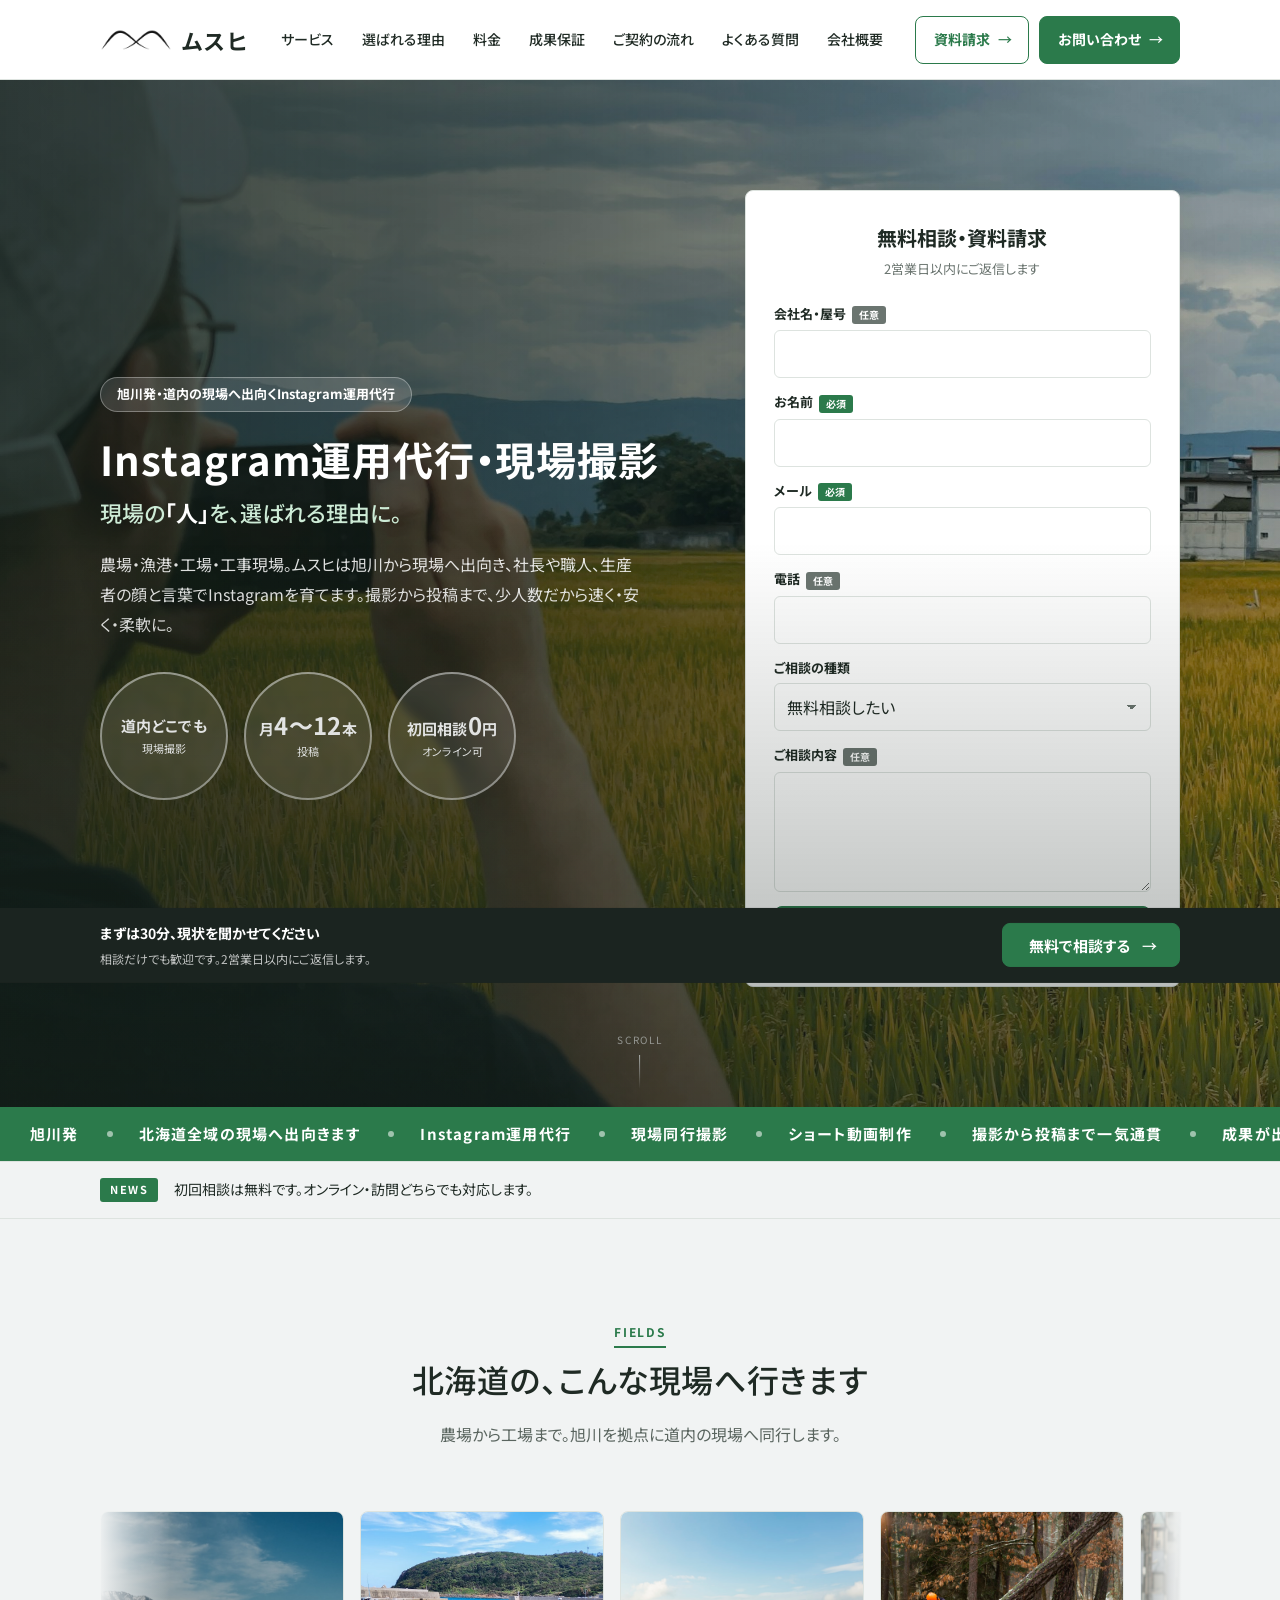
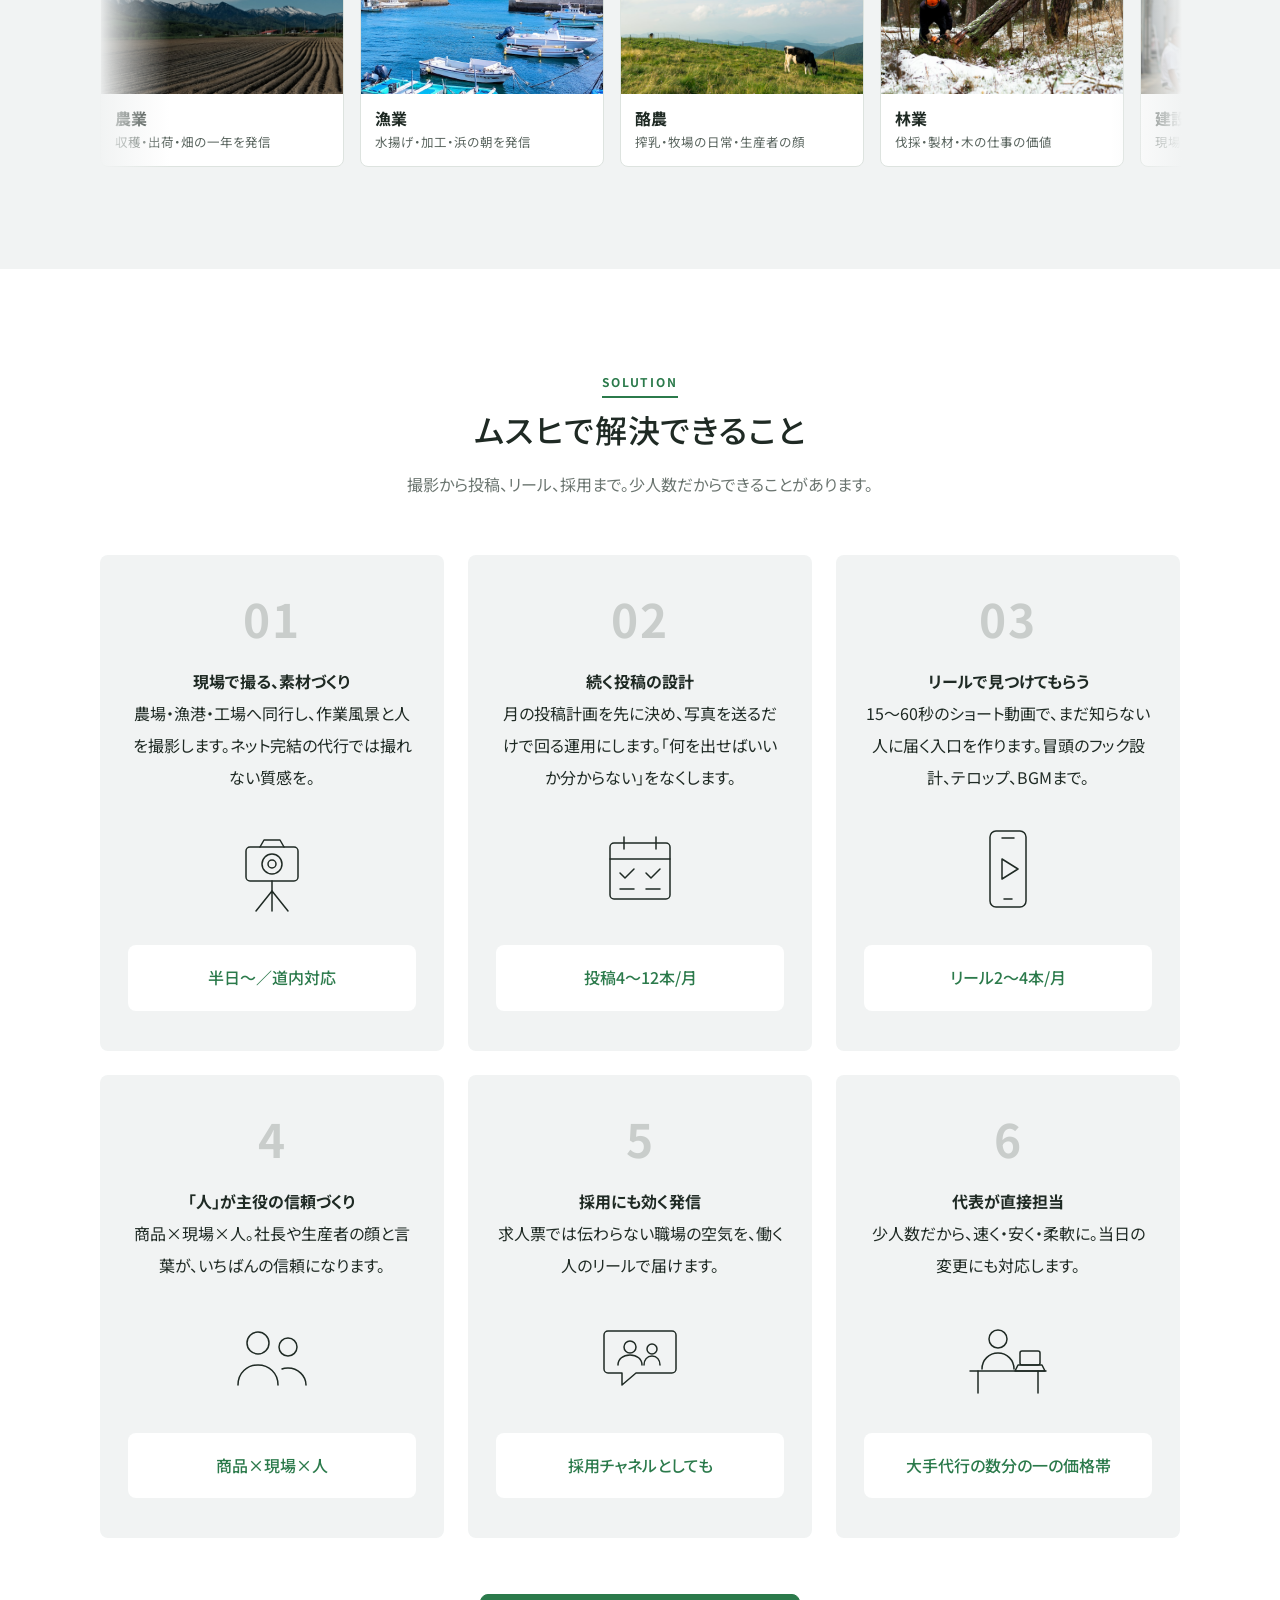
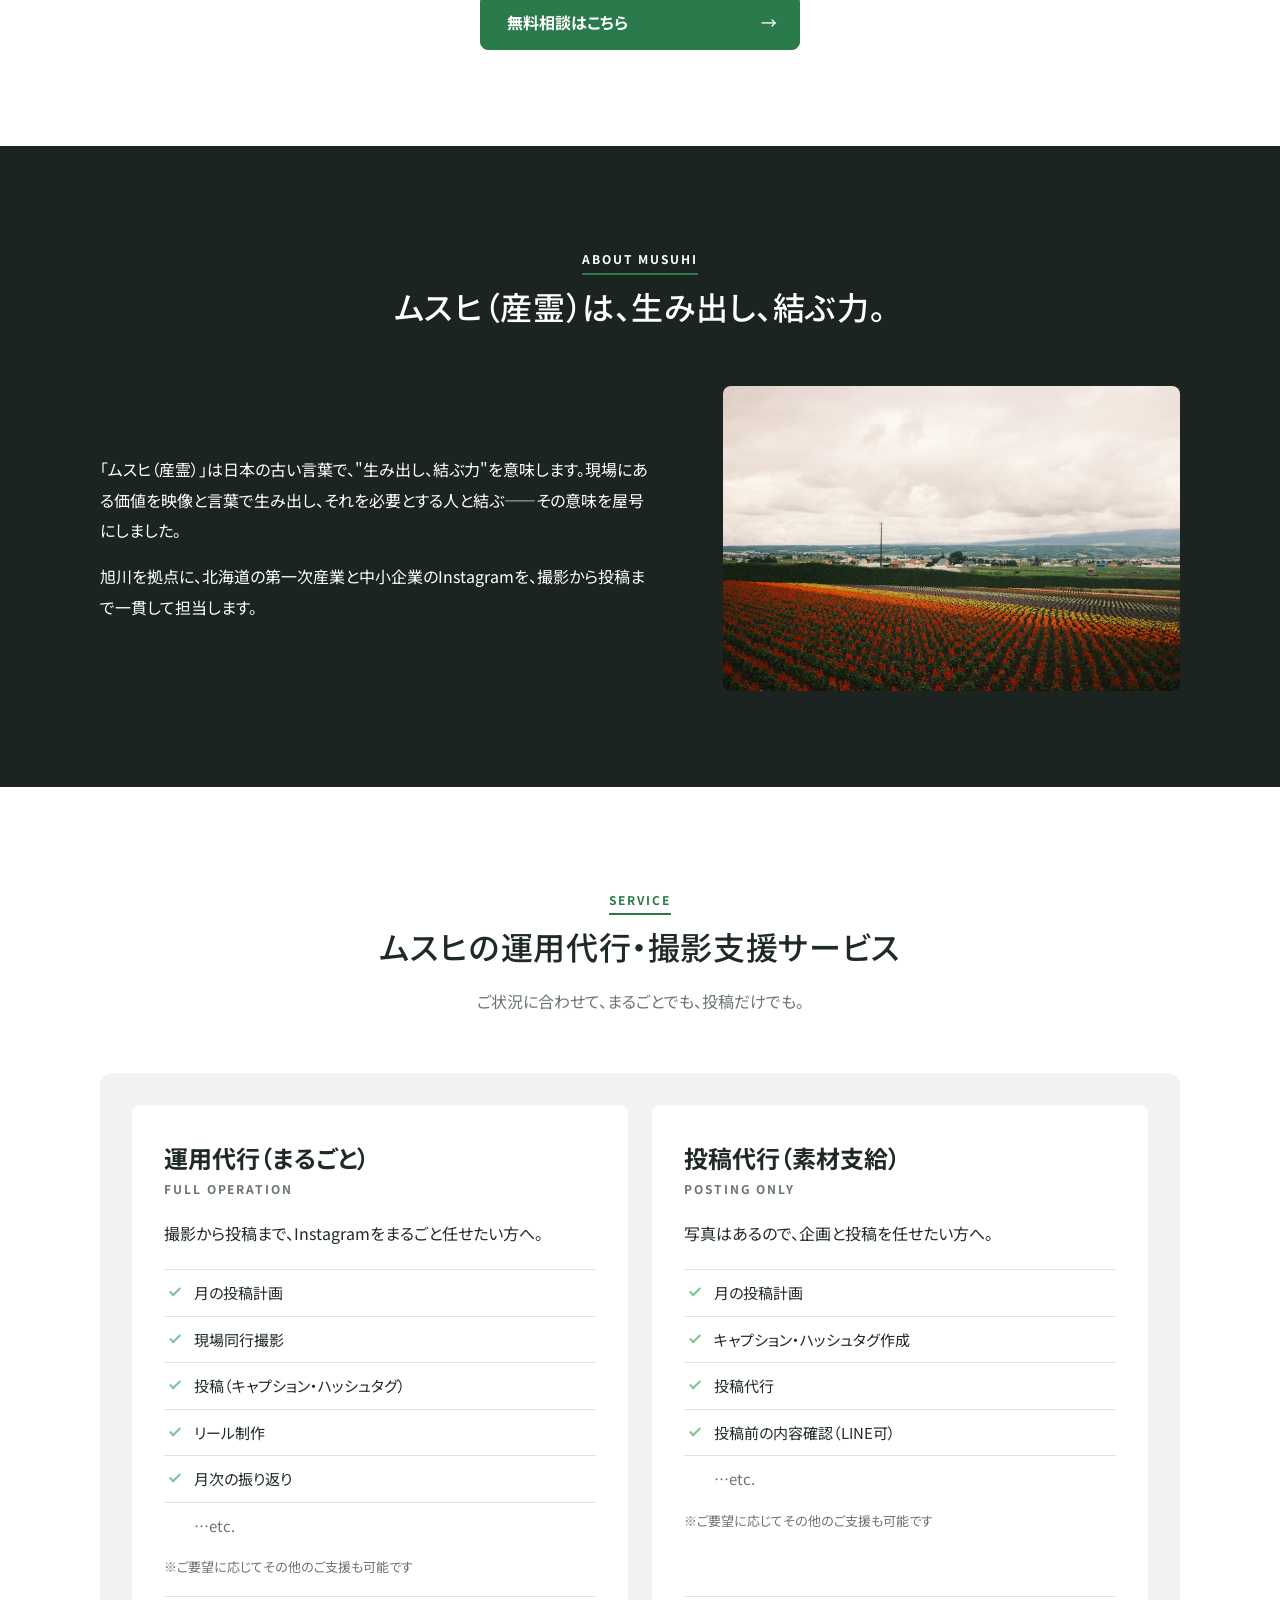
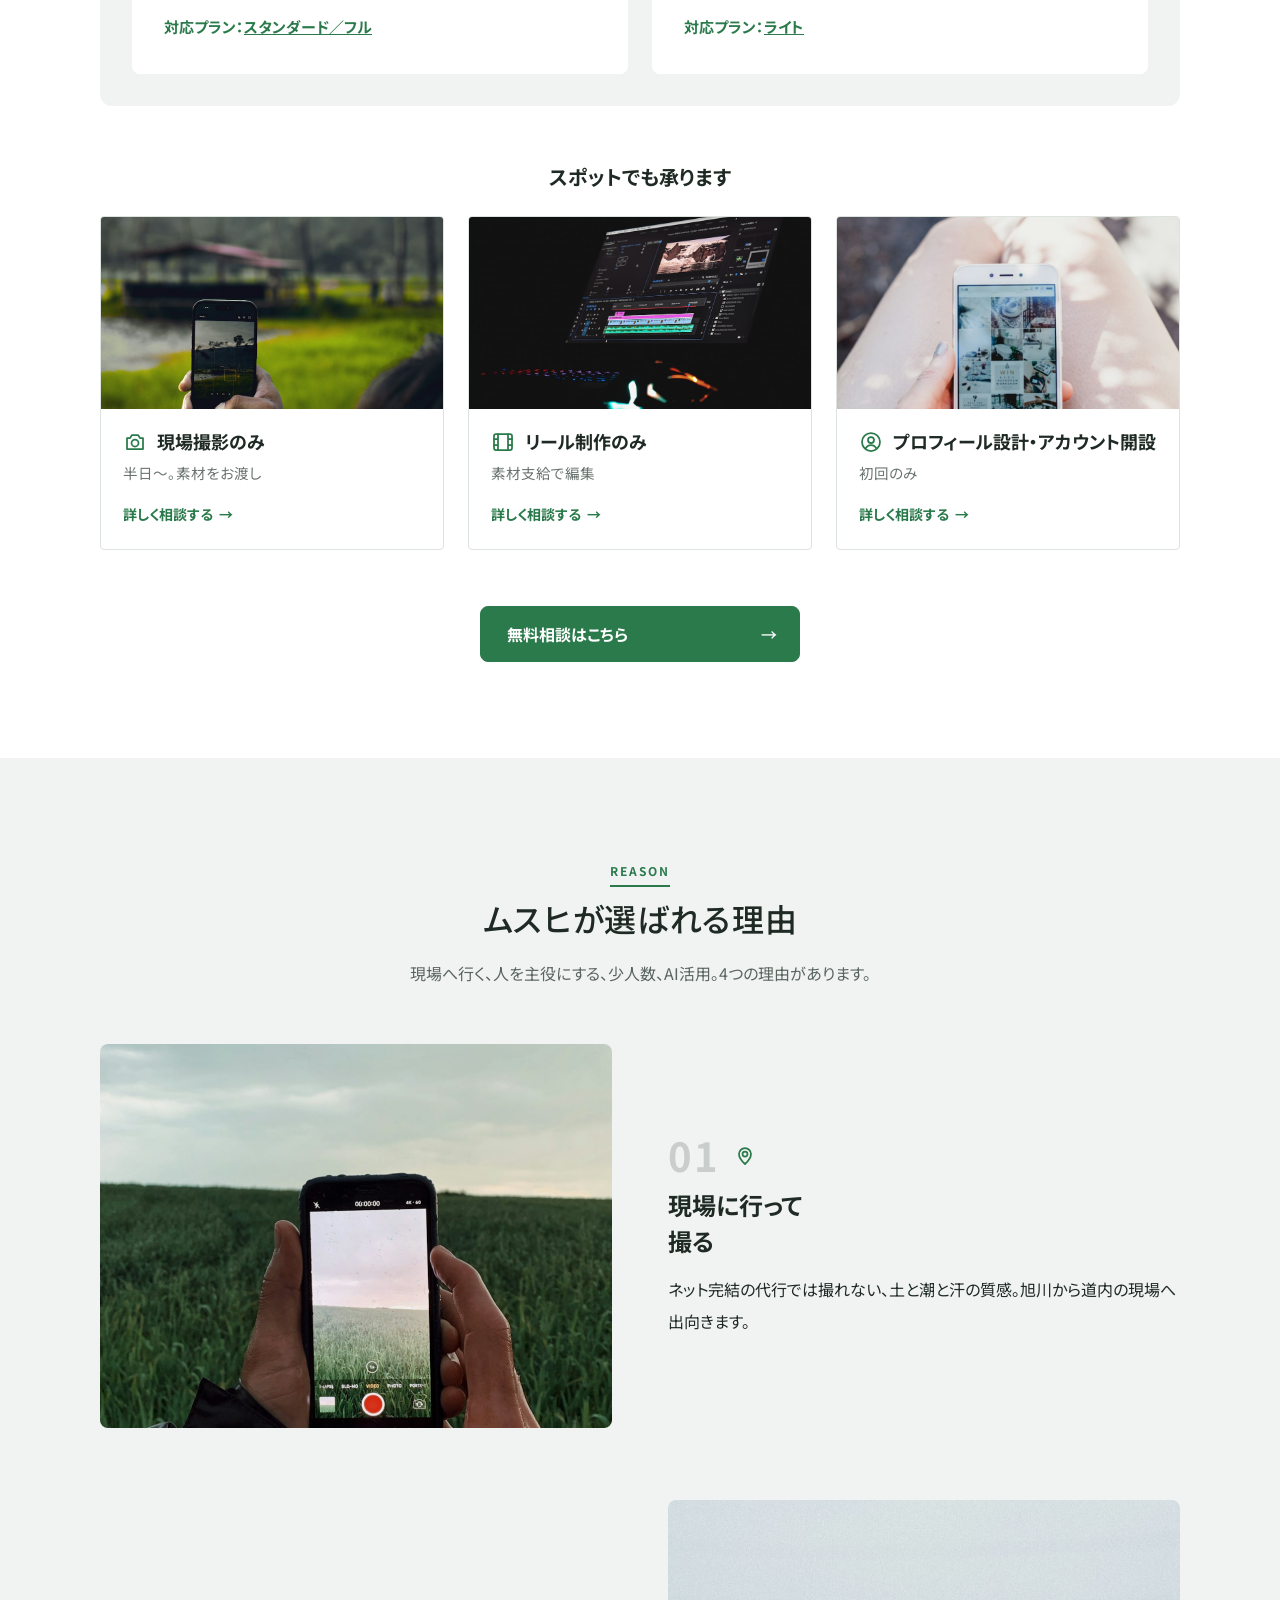
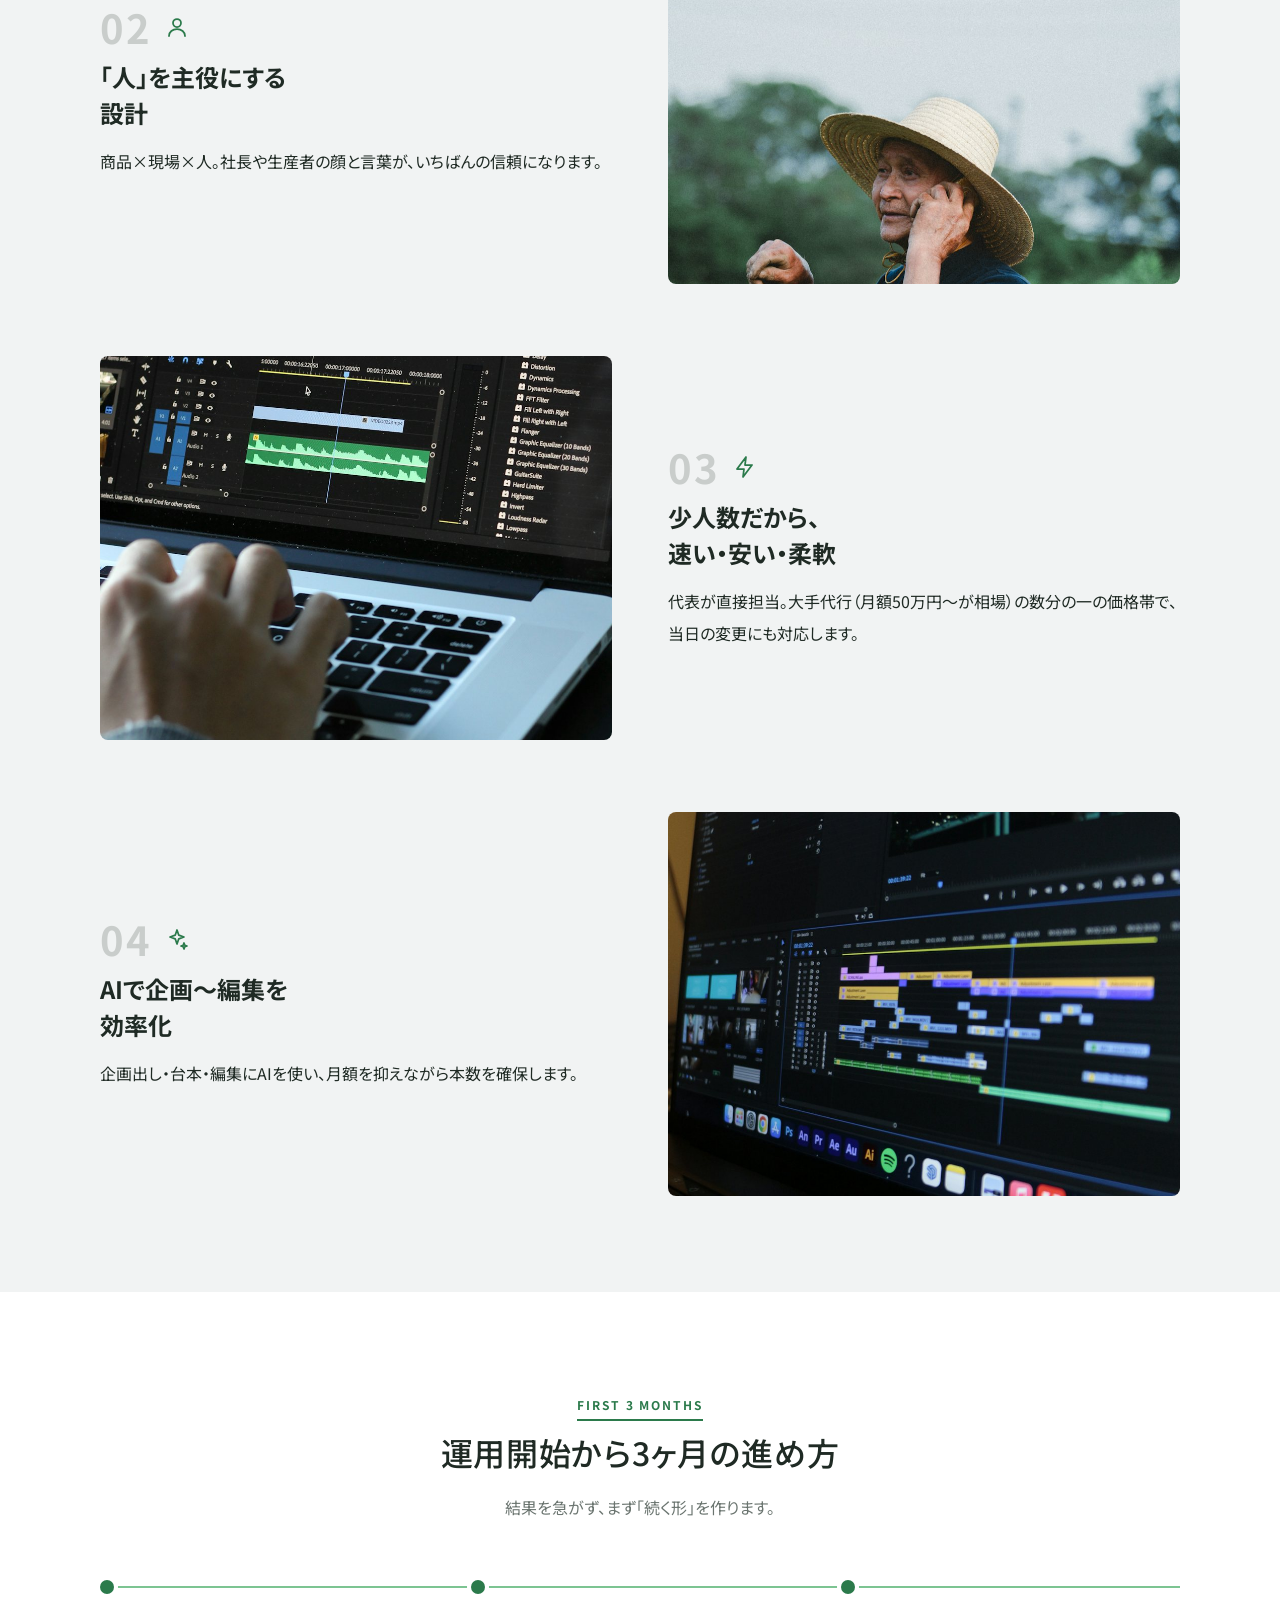
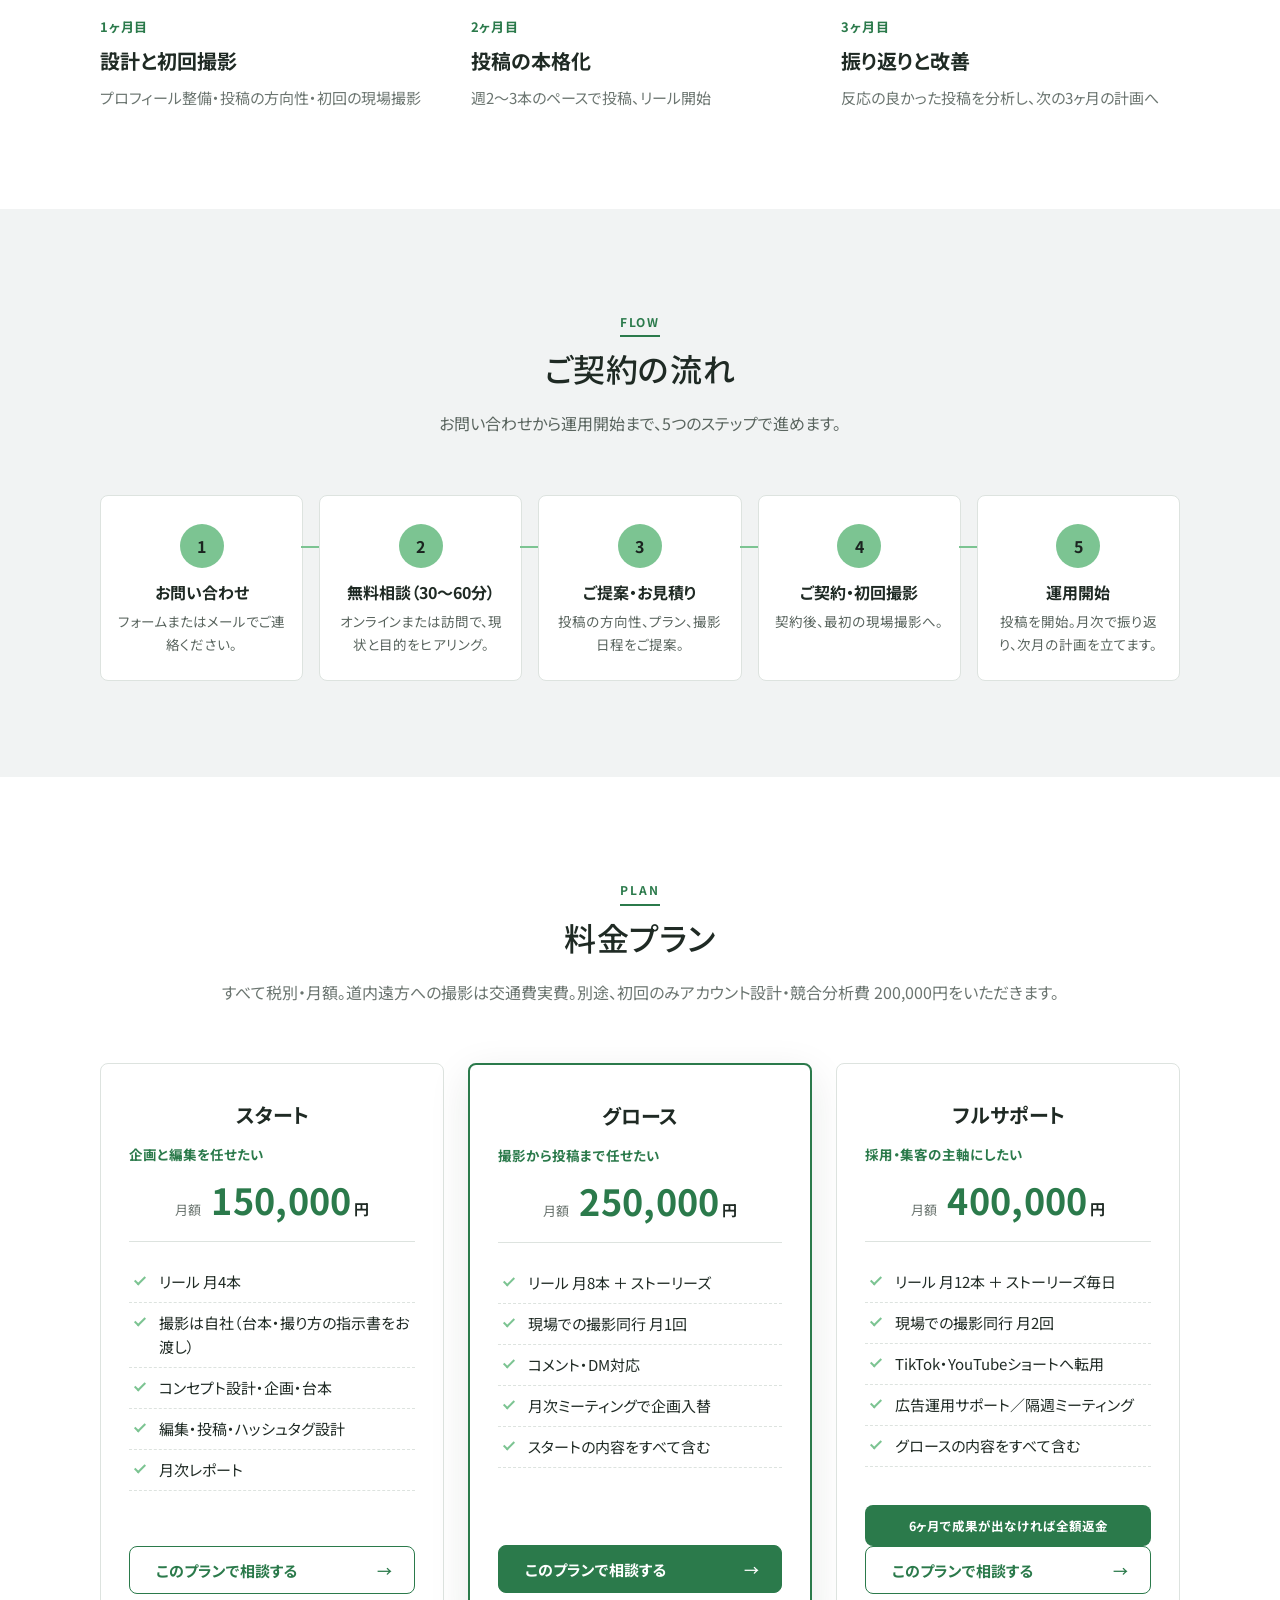
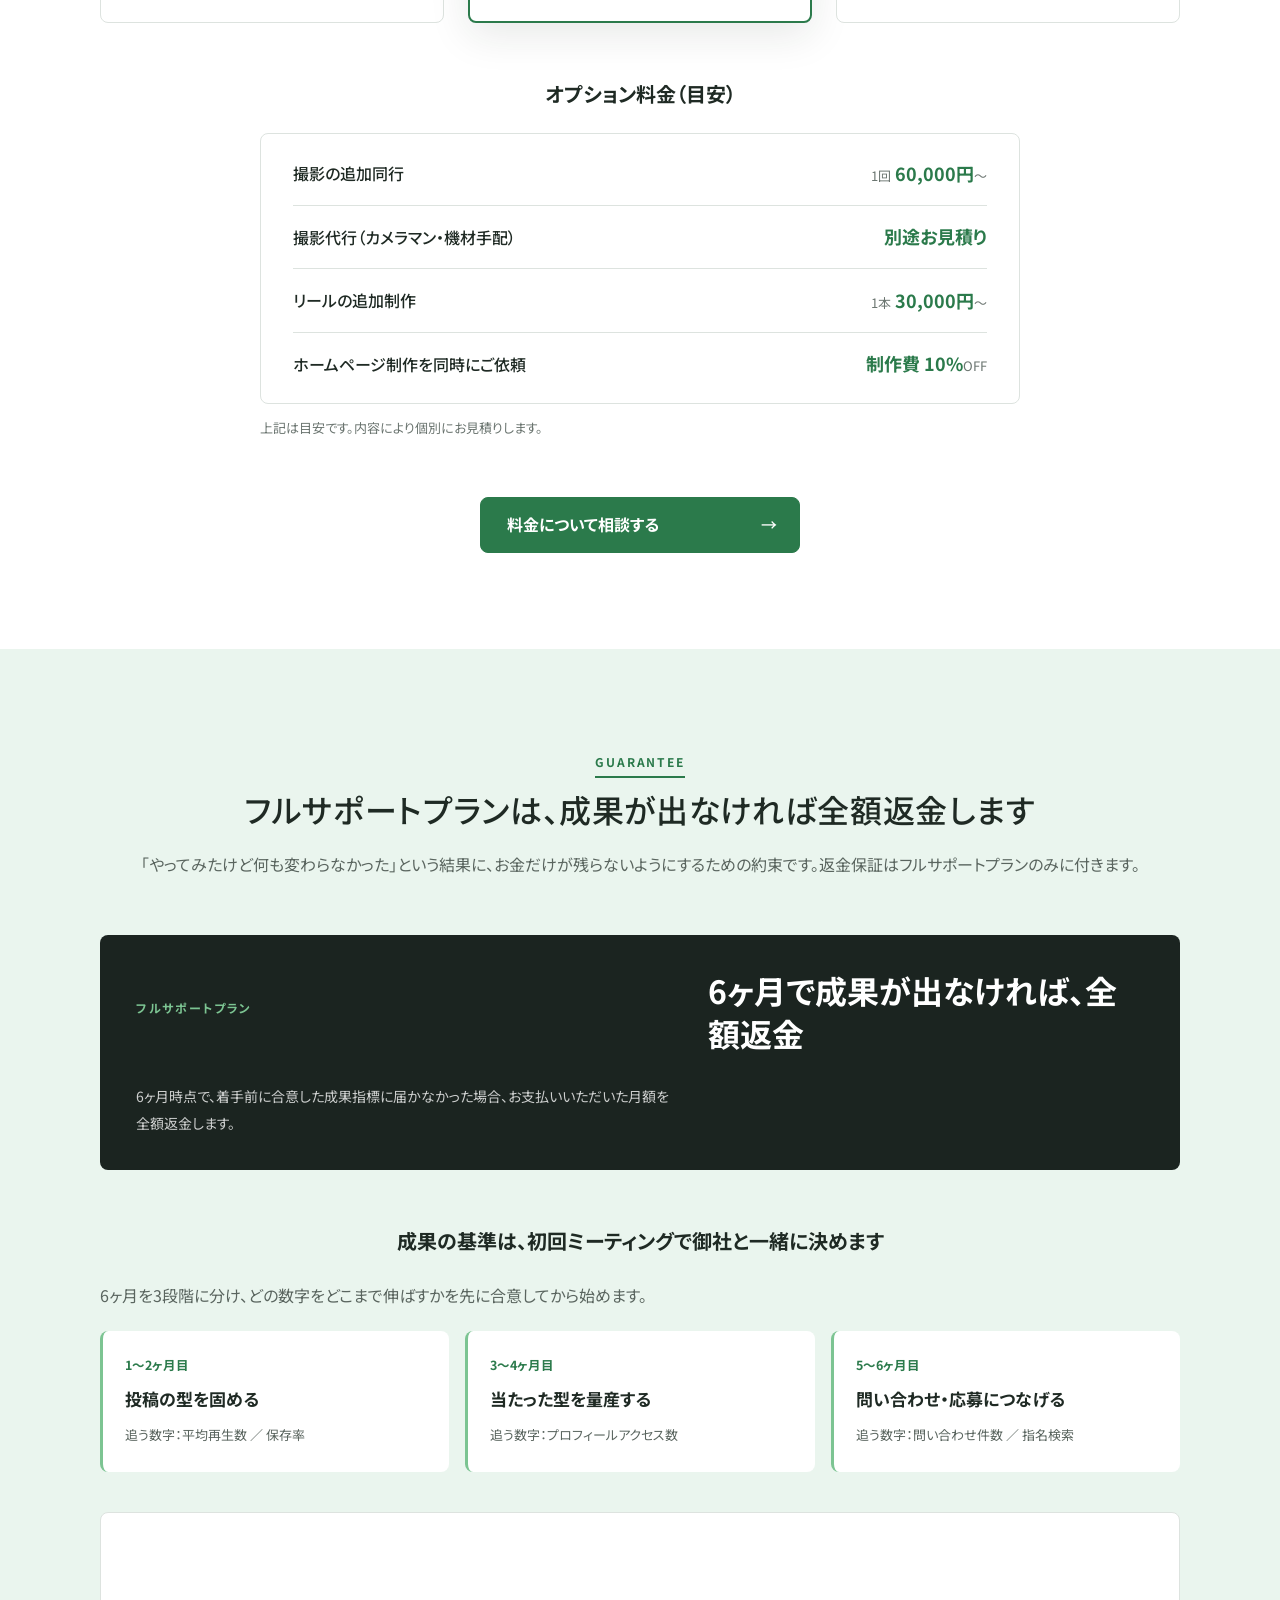
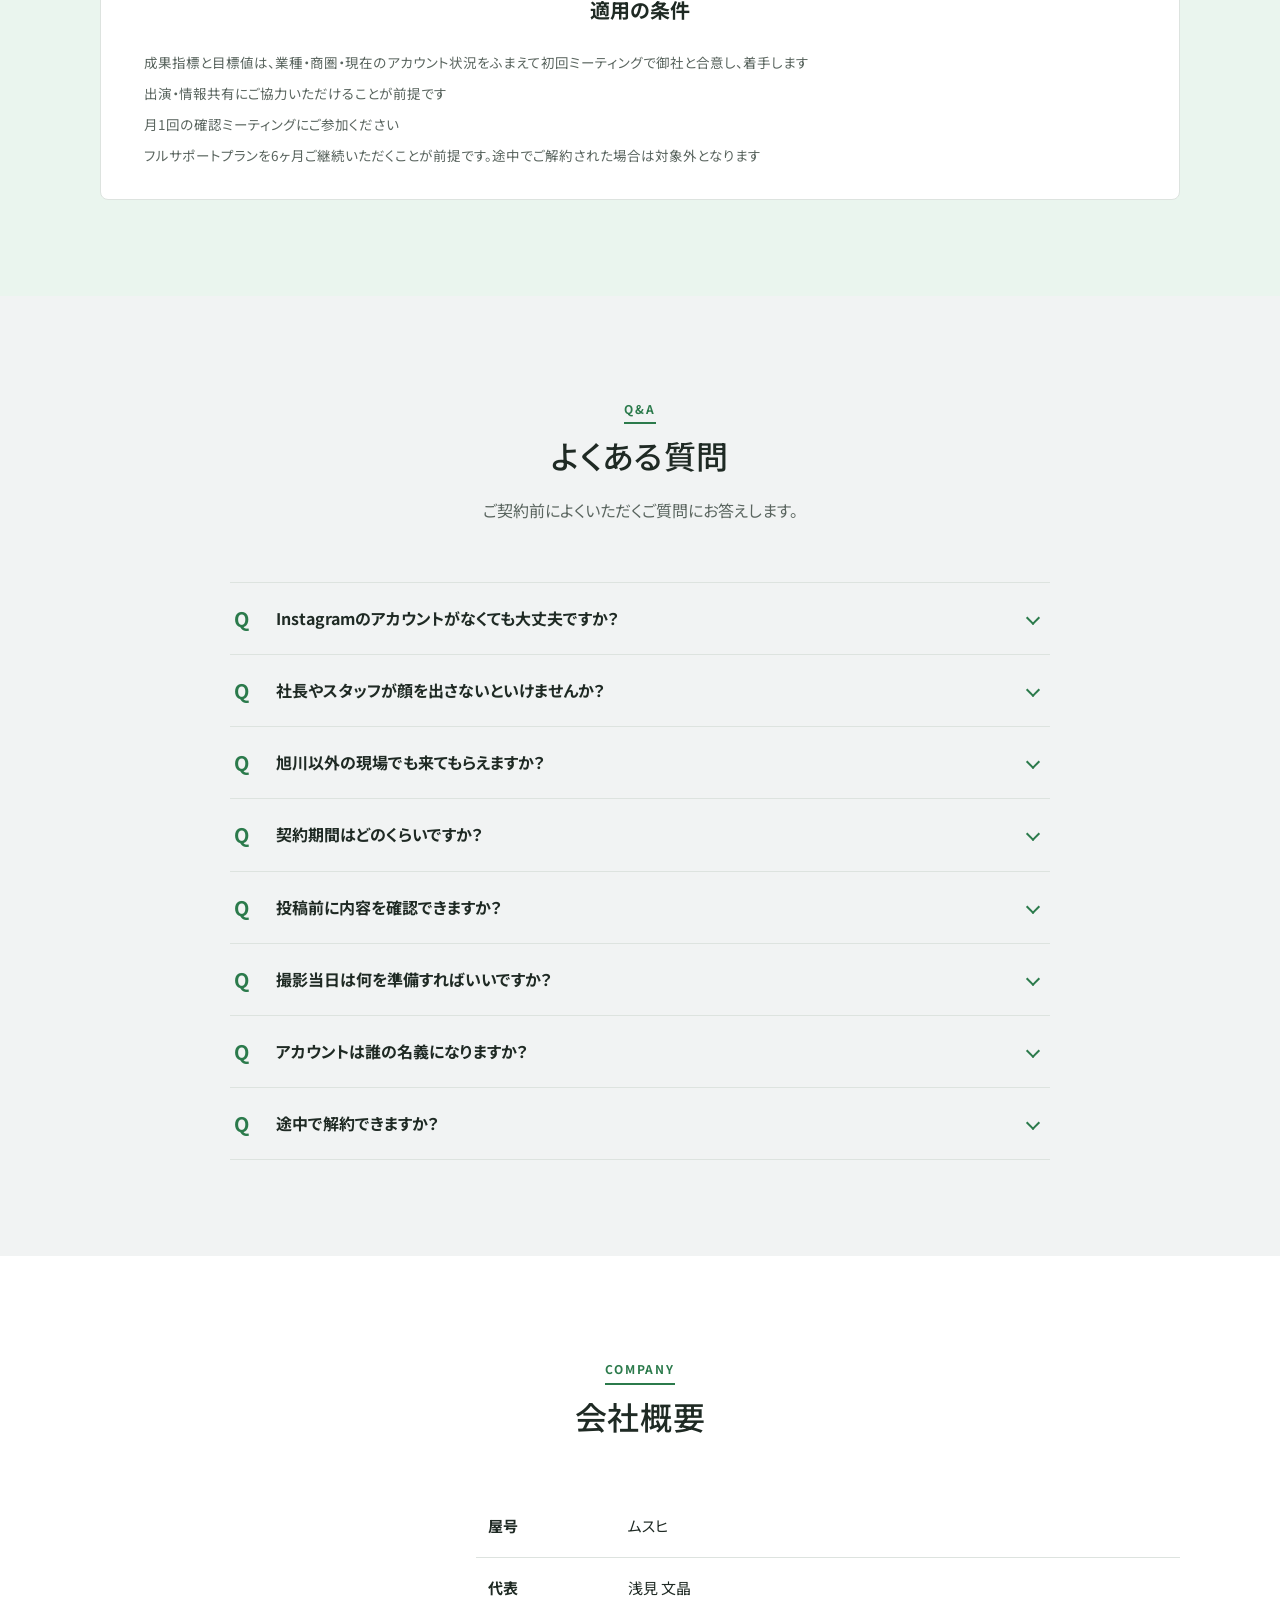
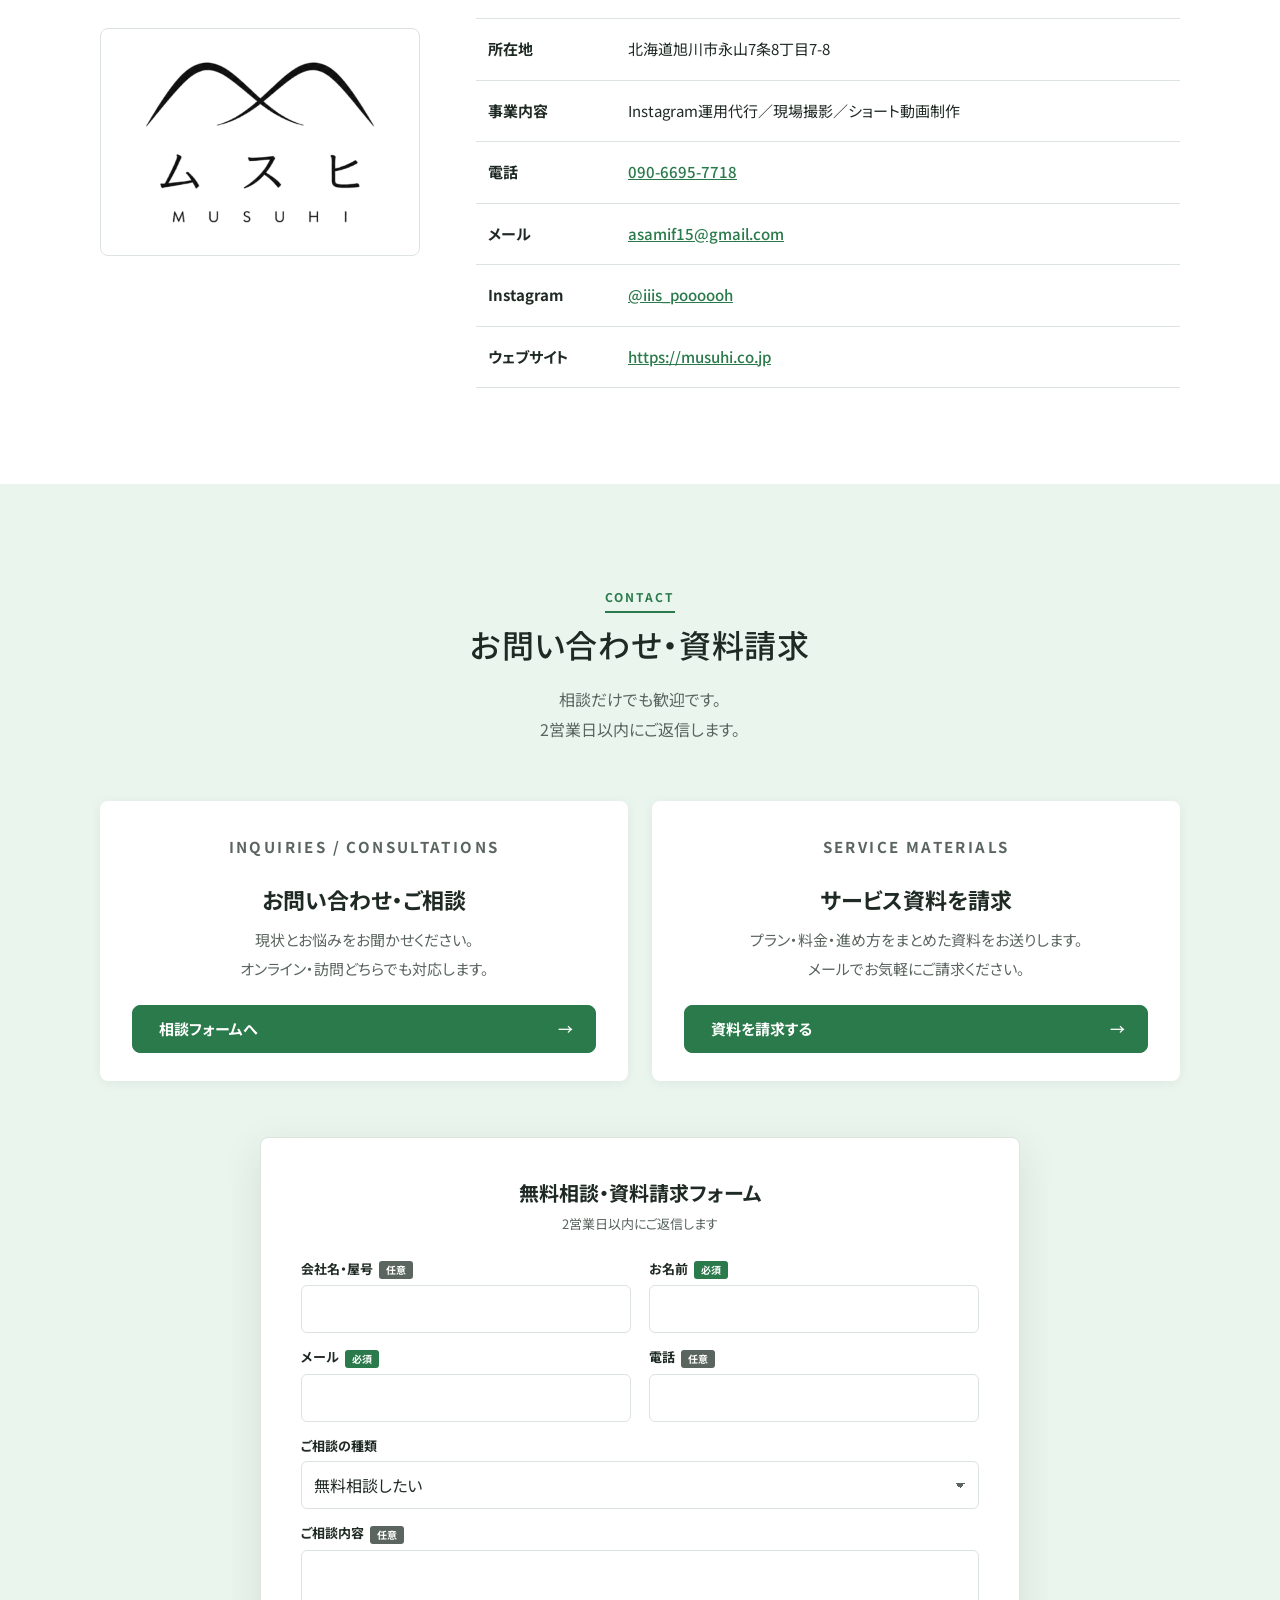
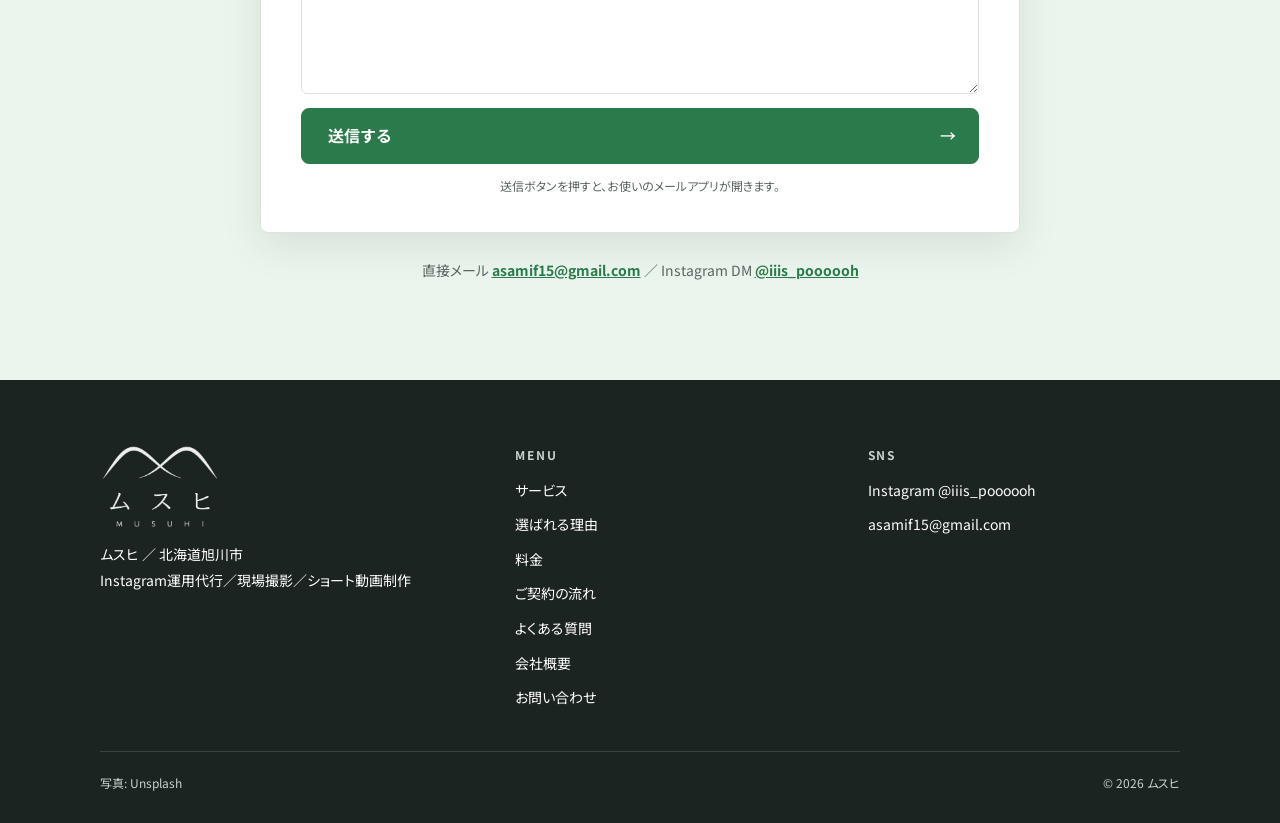
==== commit 6e9c1e88: "fix: 屋号表記を「むすひ」からカタカナ「ムスヒ」に統一 Co-Authored-By: Claude Opus 5 <noreply@anthropic.com>" ====
--- a/company/index.html
+++ b/company/index.html
@@ -2,7 +2,7 @@
 <html lang="ja">
 <head>
 <meta charset="utf-8">
-<title>むすひ ｜ Instagram運用代行・現場撮影（旭川）</title>
+<title>ムスヒ ｜ Instagram運用代行・現場撮影（旭川）</title>
 <meta name="viewport" content="width=device-width, initial-scale=1">
 <link rel="stylesheet" href="https://fonts.googleapis.com/css2?family=Noto+Sans+JP:wght@400;500;700&amp;display=swap">
 <style>
@@ -553,9 +553,9 @@
 
 <header class="site-header">
   <div class="container header-inner">
-    <a class="brand" href="#hero" aria-label="むすひ トップへ">
+    <a class="brand" href="#hero" aria-label="ムスヒ トップへ">
       <span class="brand-mark" aria-hidden="true"></span>
-      <span class="brand-name">むすひ</span>
+      <span class="brand-name">ムスヒ</span>
     </a>
     <nav class="site-nav" id="site-nav" aria-label="メインナビゲーション">
       <ul class="nav-list">
@@ -590,7 +590,7 @@
         <p class="chip">旭川発・道内の現場へ出向くInstagram運用代行</p>
         <h1 id="hero-title">Instagram運用代行・現場撮影</h1>
         <p class="hero-sub">現場の<b>「人」</b>を、選ばれる理由に。</p>
-        <p class="lead">農場・漁港・工場・工事現場。むすひは旭川から現場へ出向き、社長や職人、生産者の顔と言葉でInstagramを育てます。撮影から投稿まで、少人数だから速く・安く・柔軟に。</p>
+        <p class="lead">農場・漁港・工場・工事現場。ムスヒは旭川から現場へ出向き、社長や職人、生産者の顔と言葉でInstagramを育てます。撮影から投稿まで、少人数だから速く・安く・柔軟に。</p>
         <ul class="fact-badges" aria-label="サービスの事実">
           <li><span class="badge-big">道内どこでも</span><span class="badge-small">現場撮影</span></li>
           <li><span class="badge-big">月<em>4〜12</em>本</span><span class="badge-small">投稿</span></li>
@@ -695,7 +695,7 @@
     <div class="container">
       <div class="section-head">
         <p class="label">Solution</p>
-        <h2 id="solutions-title">むすひで解決できること</h2>
+        <h2 id="solutions-title">ムスヒで解決できること</h2>
         <p class="section-note">撮影から投稿、リール、採用まで。少人数だからできることがあります。</p>
       </div>
       <ol class="sol-grid">
@@ -765,11 +765,11 @@
     <div class="container">
       <div class="section-head">
         <p class="label">About Musuhi</p>
-        <h2 id="about-title">むすひ（産霊）は、生み出し、結ぶ力。</h2>
+        <h2 id="about-title">ムスヒ（産霊）は、生み出し、結ぶ力。</h2>
       </div>
       <div class="about-grid">
         <div class="about-copy">
-          <p>「むすひ」は日本の古い言葉で、"生み出し、結ぶ力"を意味します。現場にある価値を映像と言葉で生み出し、それを必要とする人と結ぶ——その意味を屋号にしました。</p>
+          <p>「ムスヒ（産霊）」は日本の古い言葉で、"生み出し、結ぶ力"を意味します。現場にある価値を映像と言葉で生み出し、それを必要とする人と結ぶ——その意味を屋号にしました。</p>
           <p>旭川を拠点に、北海道の第一次産業と中小企業のInstagramを、撮影から投稿まで一貫して担当します。</p>
         </div>
         <figure class="about-photo">
@@ -784,7 +784,7 @@
     <div class="container">
       <div class="section-head">
         <p class="label">Service</p>
-        <h2 id="services-title">むすひの運用代行・撮影支援サービス</h2>
+        <h2 id="services-title">ムスヒの運用代行・撮影支援サービス</h2>
         <p class="section-note">ご状況に合わせて、まるごとでも、投稿だけでも。</p>
       </div>
       <div class="service-panel">
@@ -865,7 +865,7 @@
     <div class="container">
       <div class="section-head">
         <p class="label">Reason</p>
-        <h2 id="reasons-title">むすひが選ばれる理由</h2>
+        <h2 id="reasons-title">ムスヒが選ばれる理由</h2>
         <p class="section-note">現場へ行く、人を主役にする、少人数、AI活用。4つの理由があります。</p>
       </div>
       <ol class="reason-list">
@@ -1111,7 +1111,7 @@
         </details>
         <details class="faq-item">
           <summary><span class="faq-q" aria-hidden="true">Q</span>アカウントは誰の名義になりますか？</summary>
-          <div class="faq-body"><span class="faq-a" aria-hidden="true">A</span><p>お客様の名義です。むすひは運用を代行するだけで、アカウントはお客様のものとして残ります。</p></div>
+          <div class="faq-body"><span class="faq-a" aria-hidden="true">A</span><p>お客様の名義です。ムスヒは運用を代行するだけで、アカウントはお客様のものとして残ります。</p></div>
         </details>
         <details class="faq-item">
           <summary><span class="faq-q" aria-hidden="true">Q</span>途中で解約できますか？</summary>
@@ -1130,11 +1130,11 @@
       </div>
       <div class="company-grid">
         <figure class="company-logo">
-          <img src="img/logo.png" alt="むすひ ロゴ" width="720" height="509" loading="lazy">
+          <img src="img/logo.png" alt="ムスヒ ロゴ" width="720" height="509" loading="lazy">
         </figure>
         <table class="company-table">
           <tbody>
-            <tr><th scope="row">屋号</th><td>むすひ</td></tr>
+            <tr><th scope="row">屋号</th><td>ムスヒ</td></tr>
             <tr><th scope="row">代表</th><td>浅見 文晶</td></tr>
             <tr><th scope="row">所在地</th><td>北海道旭川市永山7条8丁目7-8</td></tr>
             <tr><th scope="row">事業内容</th><td>Instagram運用代行／現場撮影／ショート動画制作</td></tr>
@@ -1167,7 +1167,7 @@
           <p class="cta-en">Service Materials</p>
           <h3>サービス資料を請求</h3>
           <p>プラン・料金・進め方をまとめた資料をお送りします。<br>メールでお気軽にご請求ください。</p>
-          <a class="btn btn-fill btn-block" href="mailto:asamif15@gmail.com?subject=【むすひ】資料請求">資料を請求する<span class="arrow" aria-hidden="true">→</span></a>
+          <a class="btn btn-fill btn-block" href="mailto:asamif15@gmail.com?subject=【ムスヒ】資料請求">資料を請求する<span class="arrow" aria-hidden="true">→</span></a>
         </div>
       </div>
       <form id="contact-form" class="card-form contact-form" data-lead-form aria-labelledby="contact-form-title" novalidate>
@@ -1222,8 +1222,8 @@
 <footer class="site-footer">
   <div class="container footer-grid">
     <div class="footer-brand">
-      <img class="footer-logo" src="img/logo.png" alt="むすひ" width="720" height="509" loading="lazy">
-      <p>むすひ ／ 北海道旭川市</p>
+      <img class="footer-logo" src="img/logo.png" alt="ムスヒ" width="720" height="509" loading="lazy">
+      <p>ムスヒ ／ 北海道旭川市</p>
       <p>Instagram運用代行／現場撮影／ショート動画制作</p>
     </div>
     <nav class="footer-nav" aria-label="フッターナビゲーション">
@@ -1248,7 +1248,7 @@
   </div>
   <div class="container footer-bottom">
     <p>写真: Unsplash</p>
-    <p>© 2026 むすひ</p>
+    <p>© 2026 ムスヒ</p>
   </div>
 </footer>
 
@@ -1257,7 +1257,7 @@
   'use strict';
 
   const MAIL_TO = 'asamif15@gmail.com';
-  const BRAND_TAG = '【むすひ】';
+  const BRAND_TAG = '【ムスヒ】';
   const STATUS_TEXT = 'メールアプリが開きます。開かない場合は ' + MAIL_TO + ' へ直接ご連絡ください。';
   const EMAIL_RE = /^[^\s@]+@[^\s@]+\.[^\s@]+$/;
   const MESSAGES = {
@@ -1334,7 +1334,7 @@
       const value = values[key] || '（未記入）';
       return key === 'message' ? label + '：\n' + value : label + '：' + value;
     });
-    const body = lines.concat(['', '— むすひ Webサイトのフォームより送信 —']).join('\n');
+    const body = lines.concat(['', '— ムスヒ Webサイトのフォームより送信 —']).join('\n');
     return 'mailto:' + MAIL_TO + '?subject=' + encodeURIComponent(subject) + '&body=' + encodeURIComponent(body);
   };
 
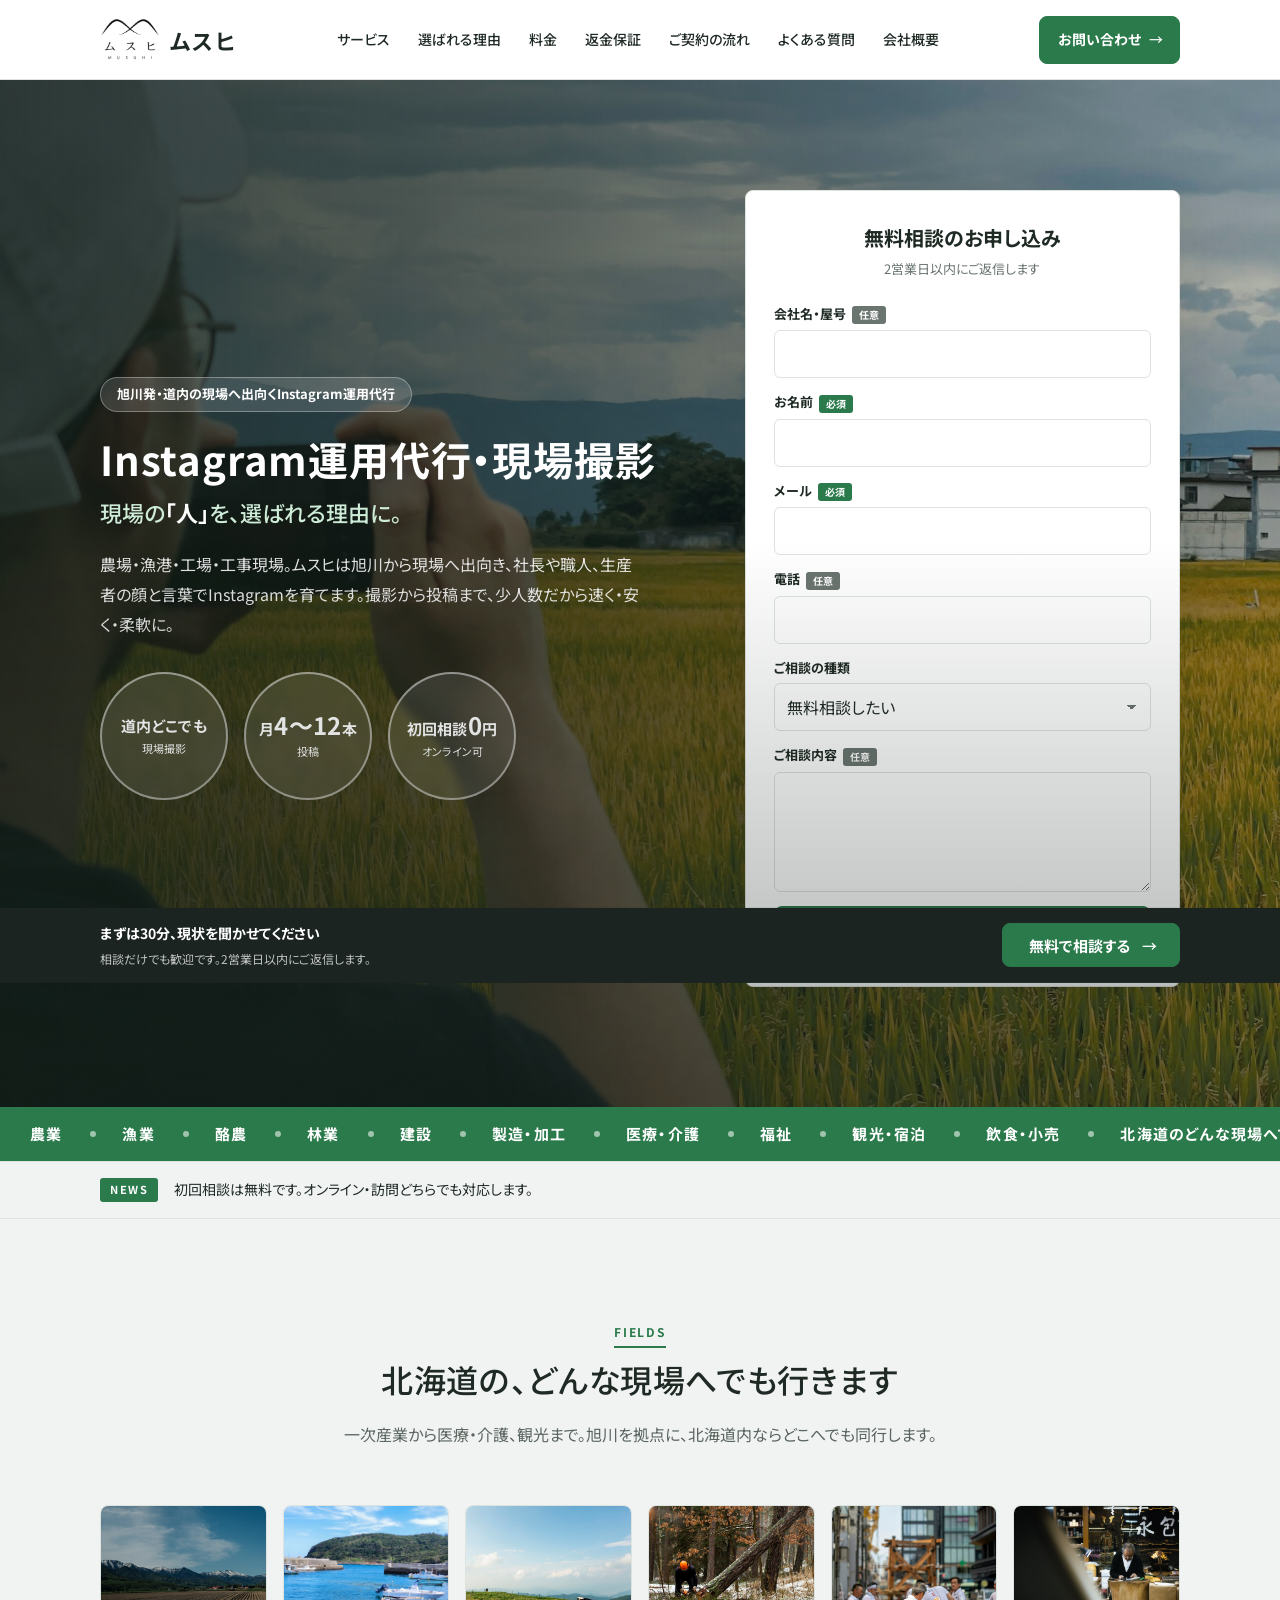
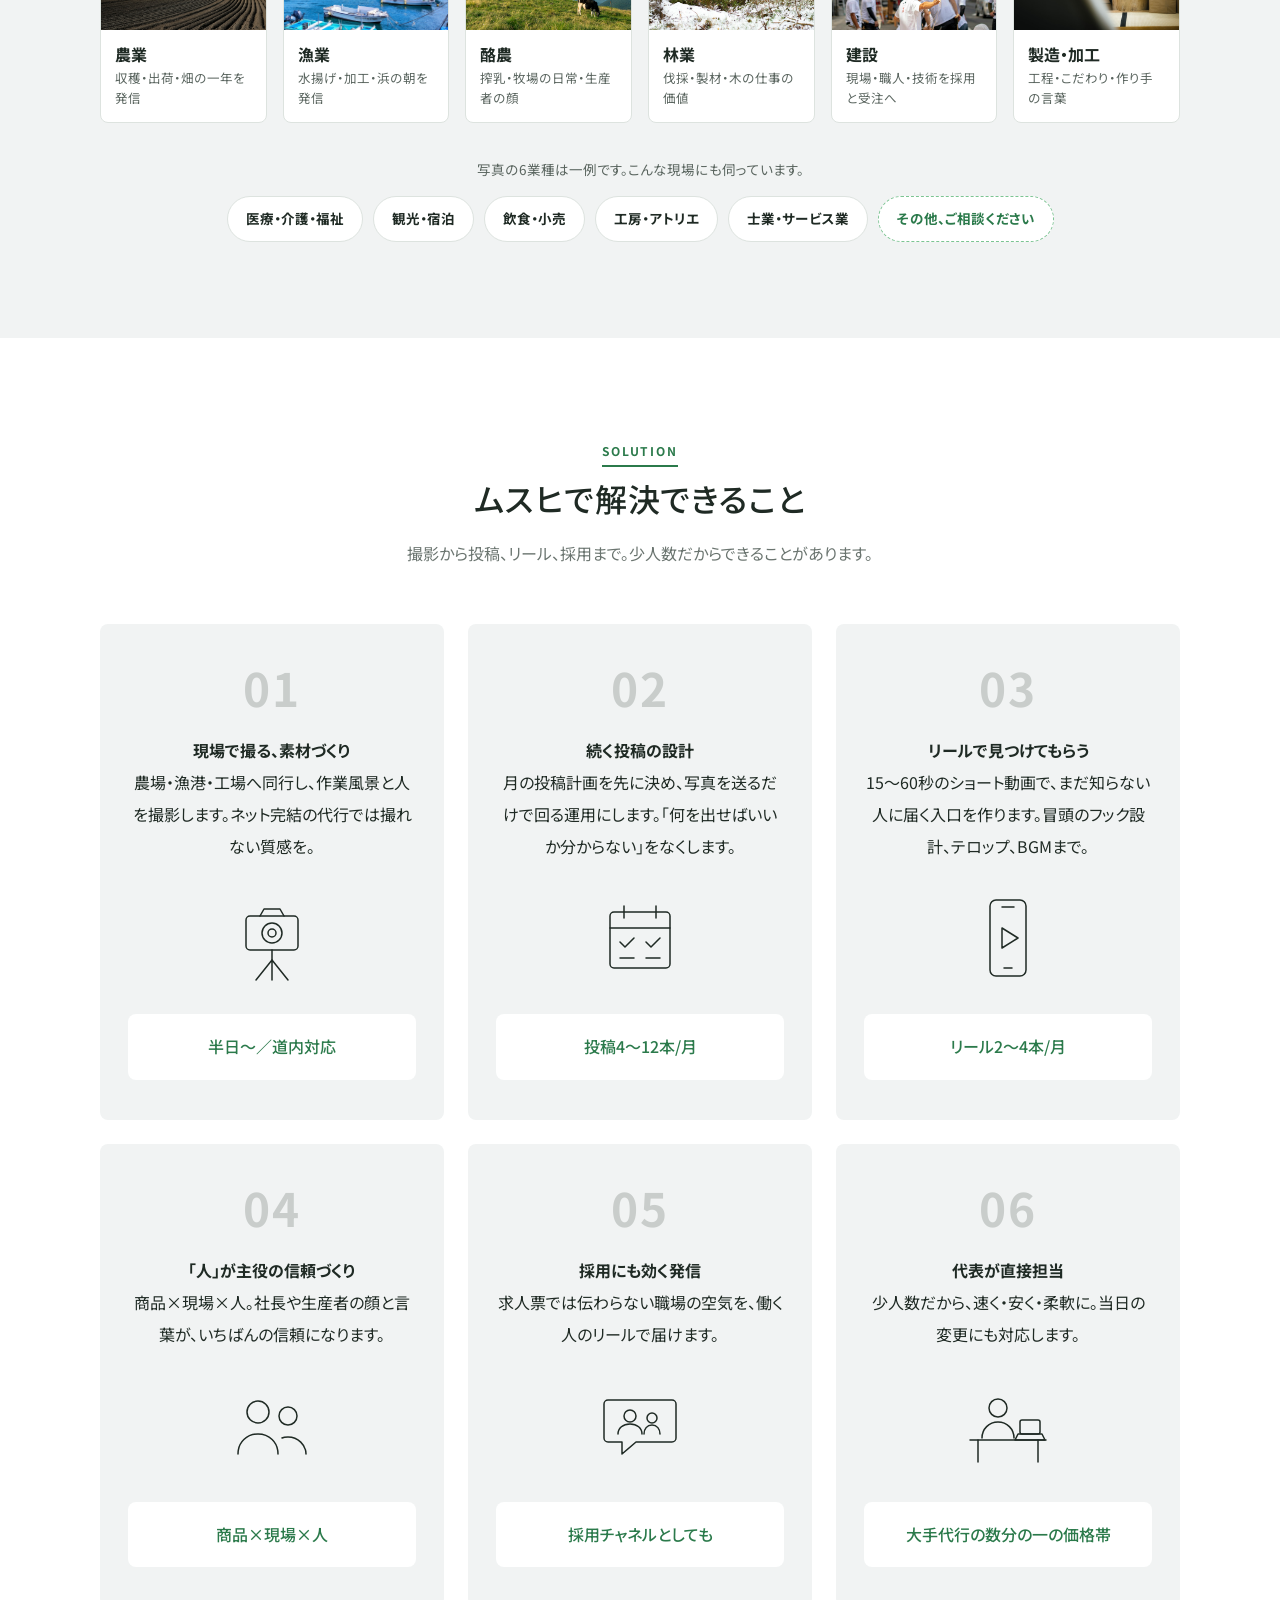
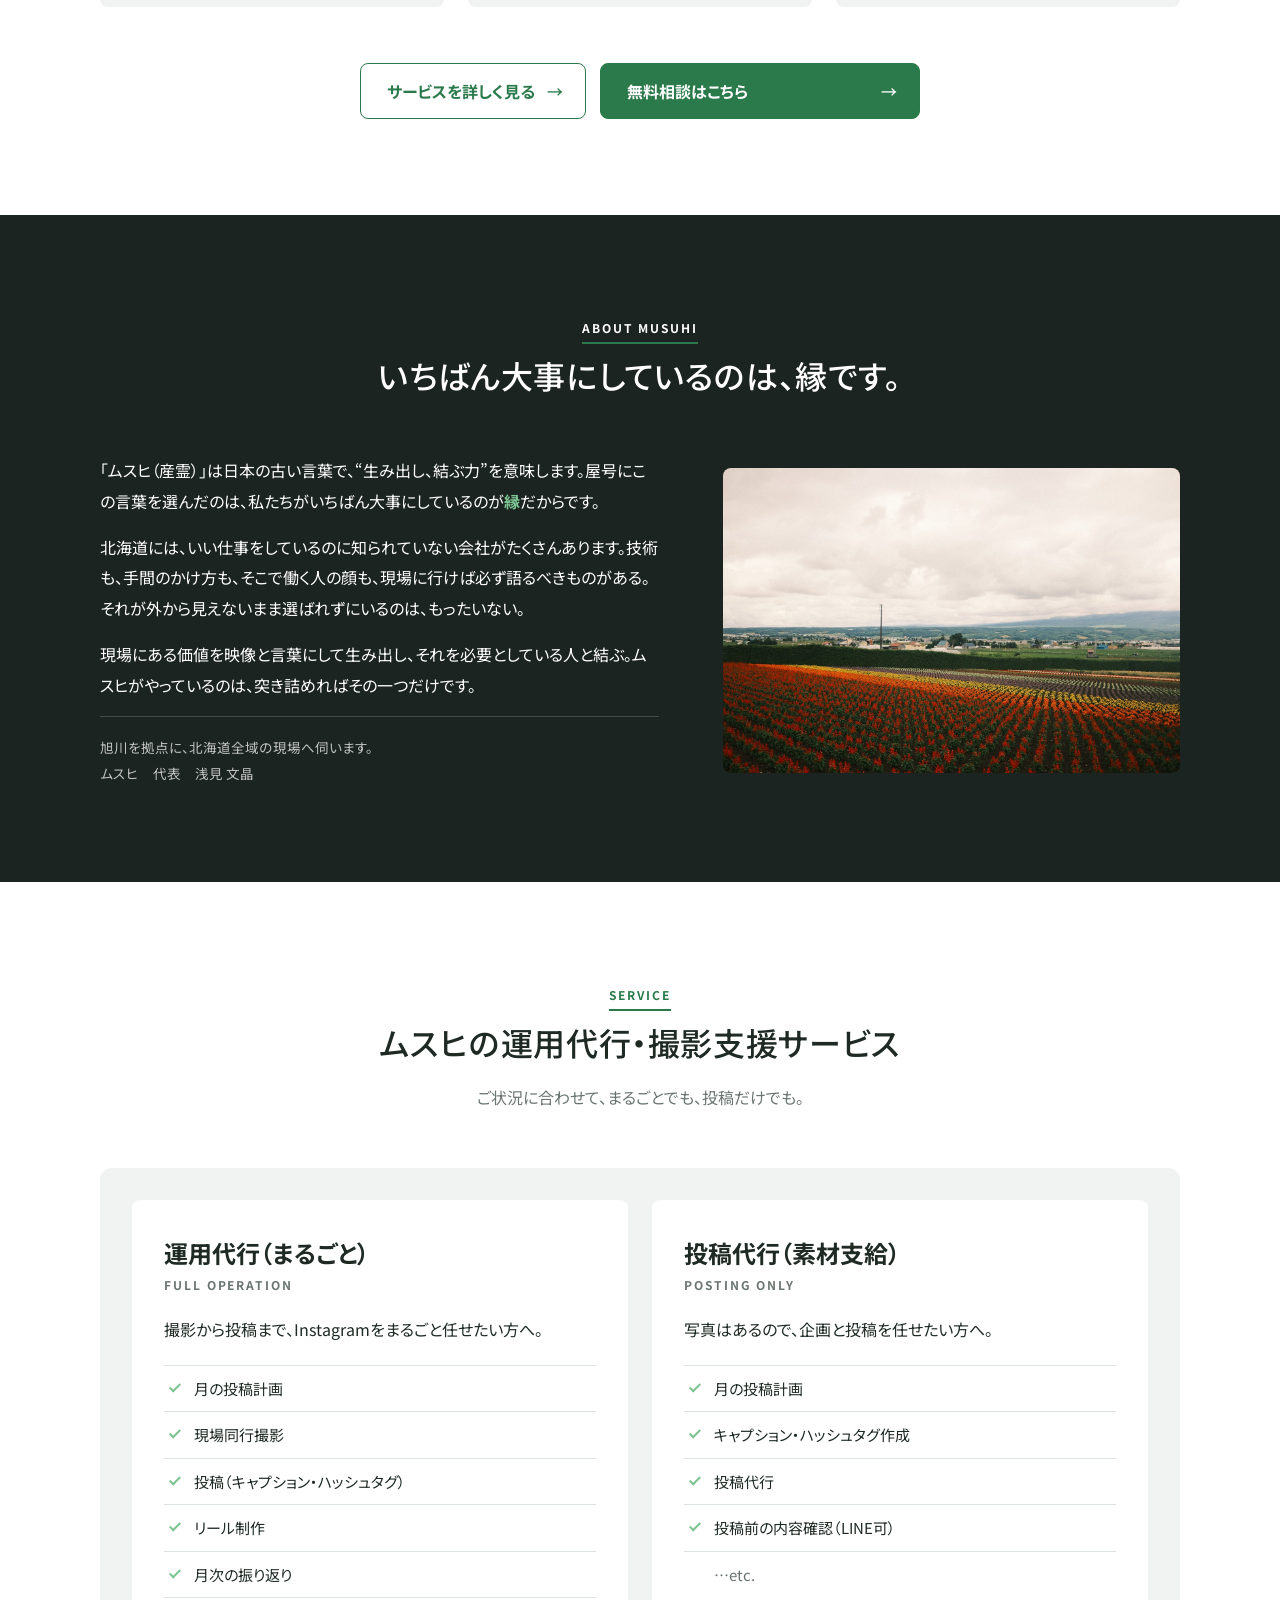
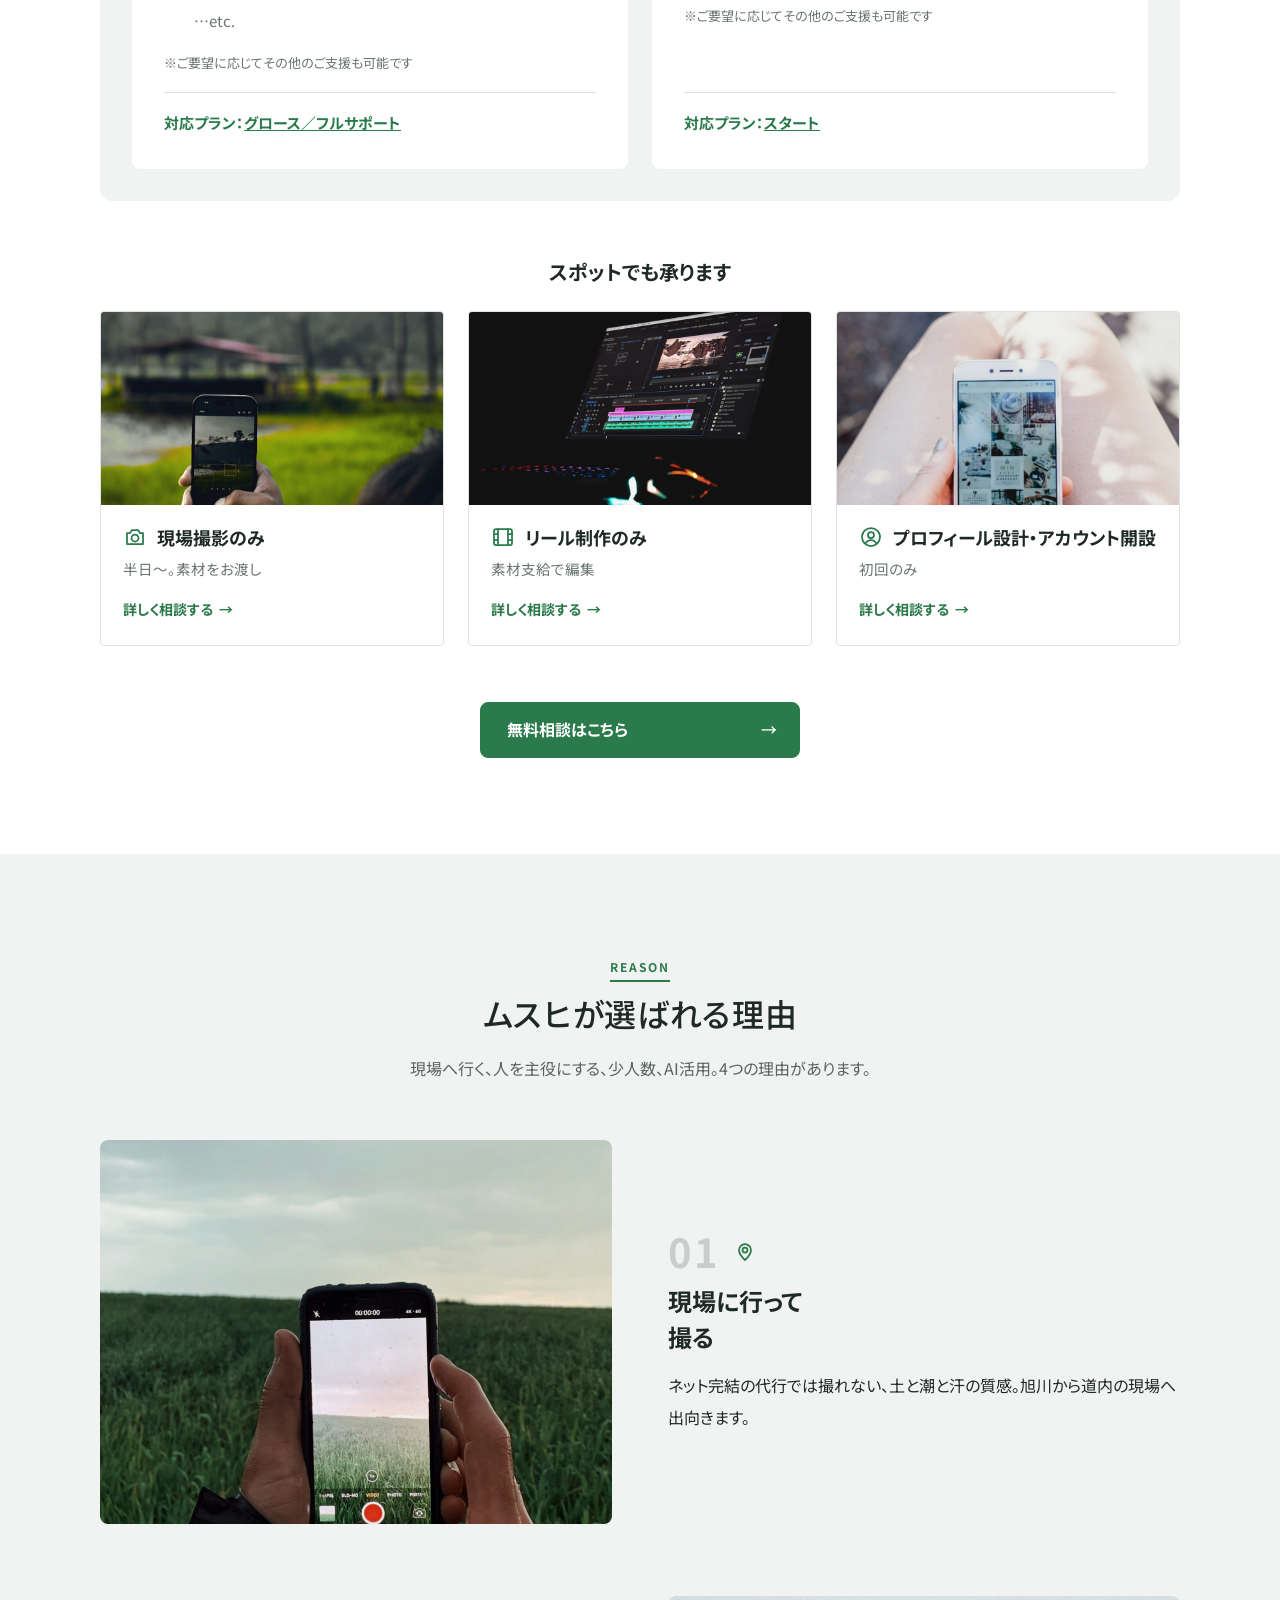
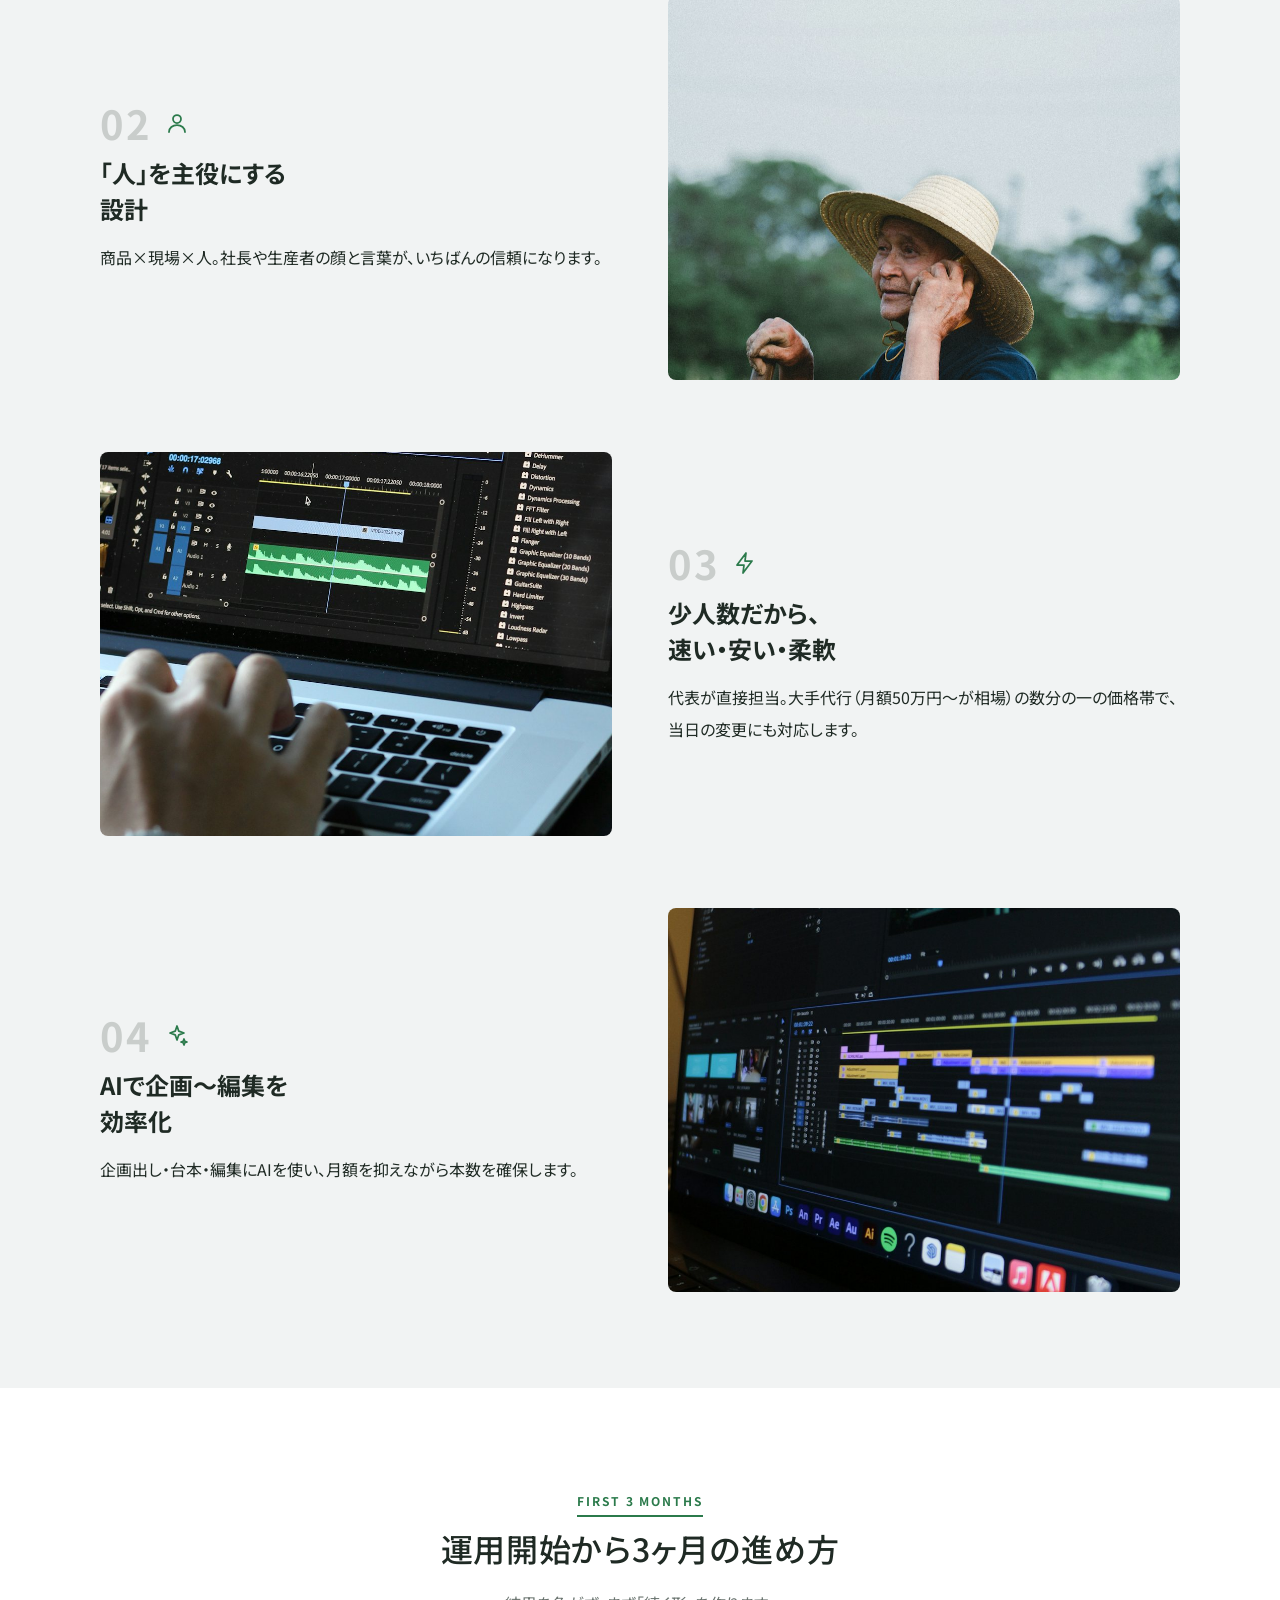
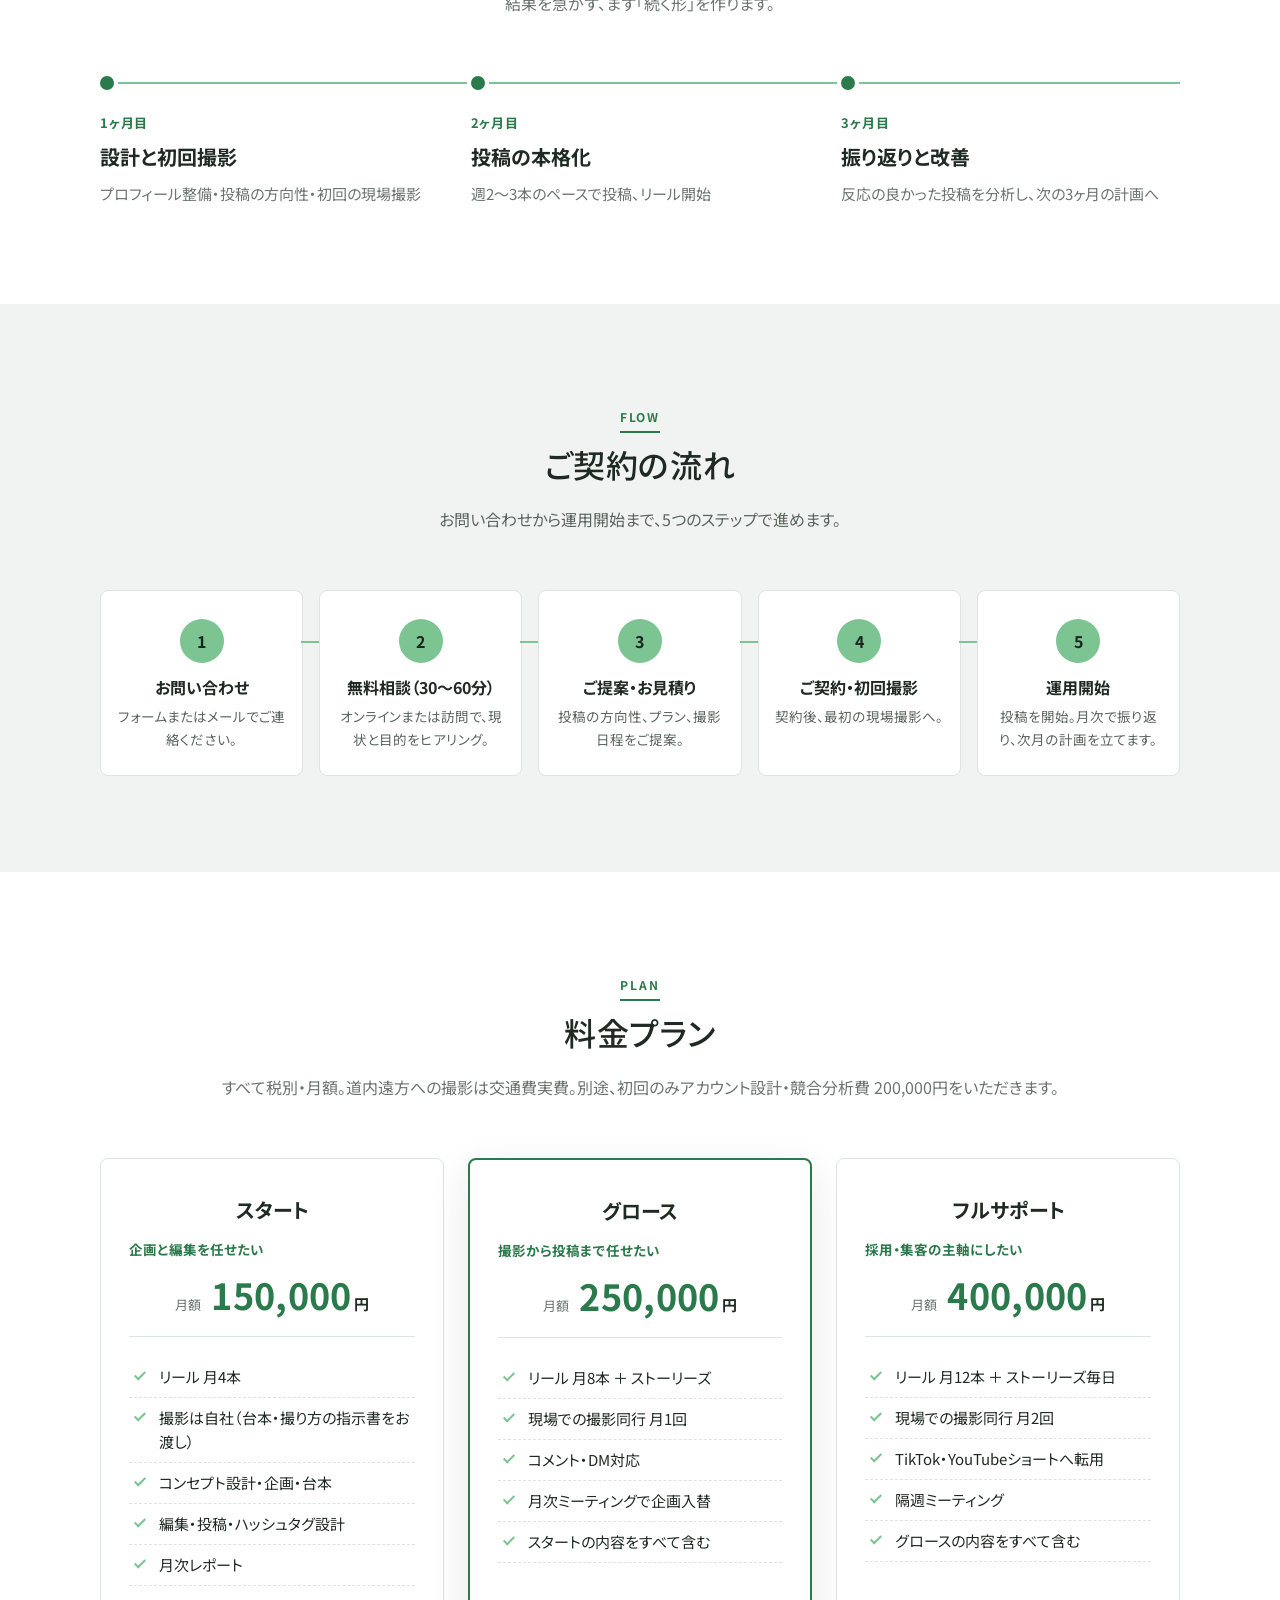
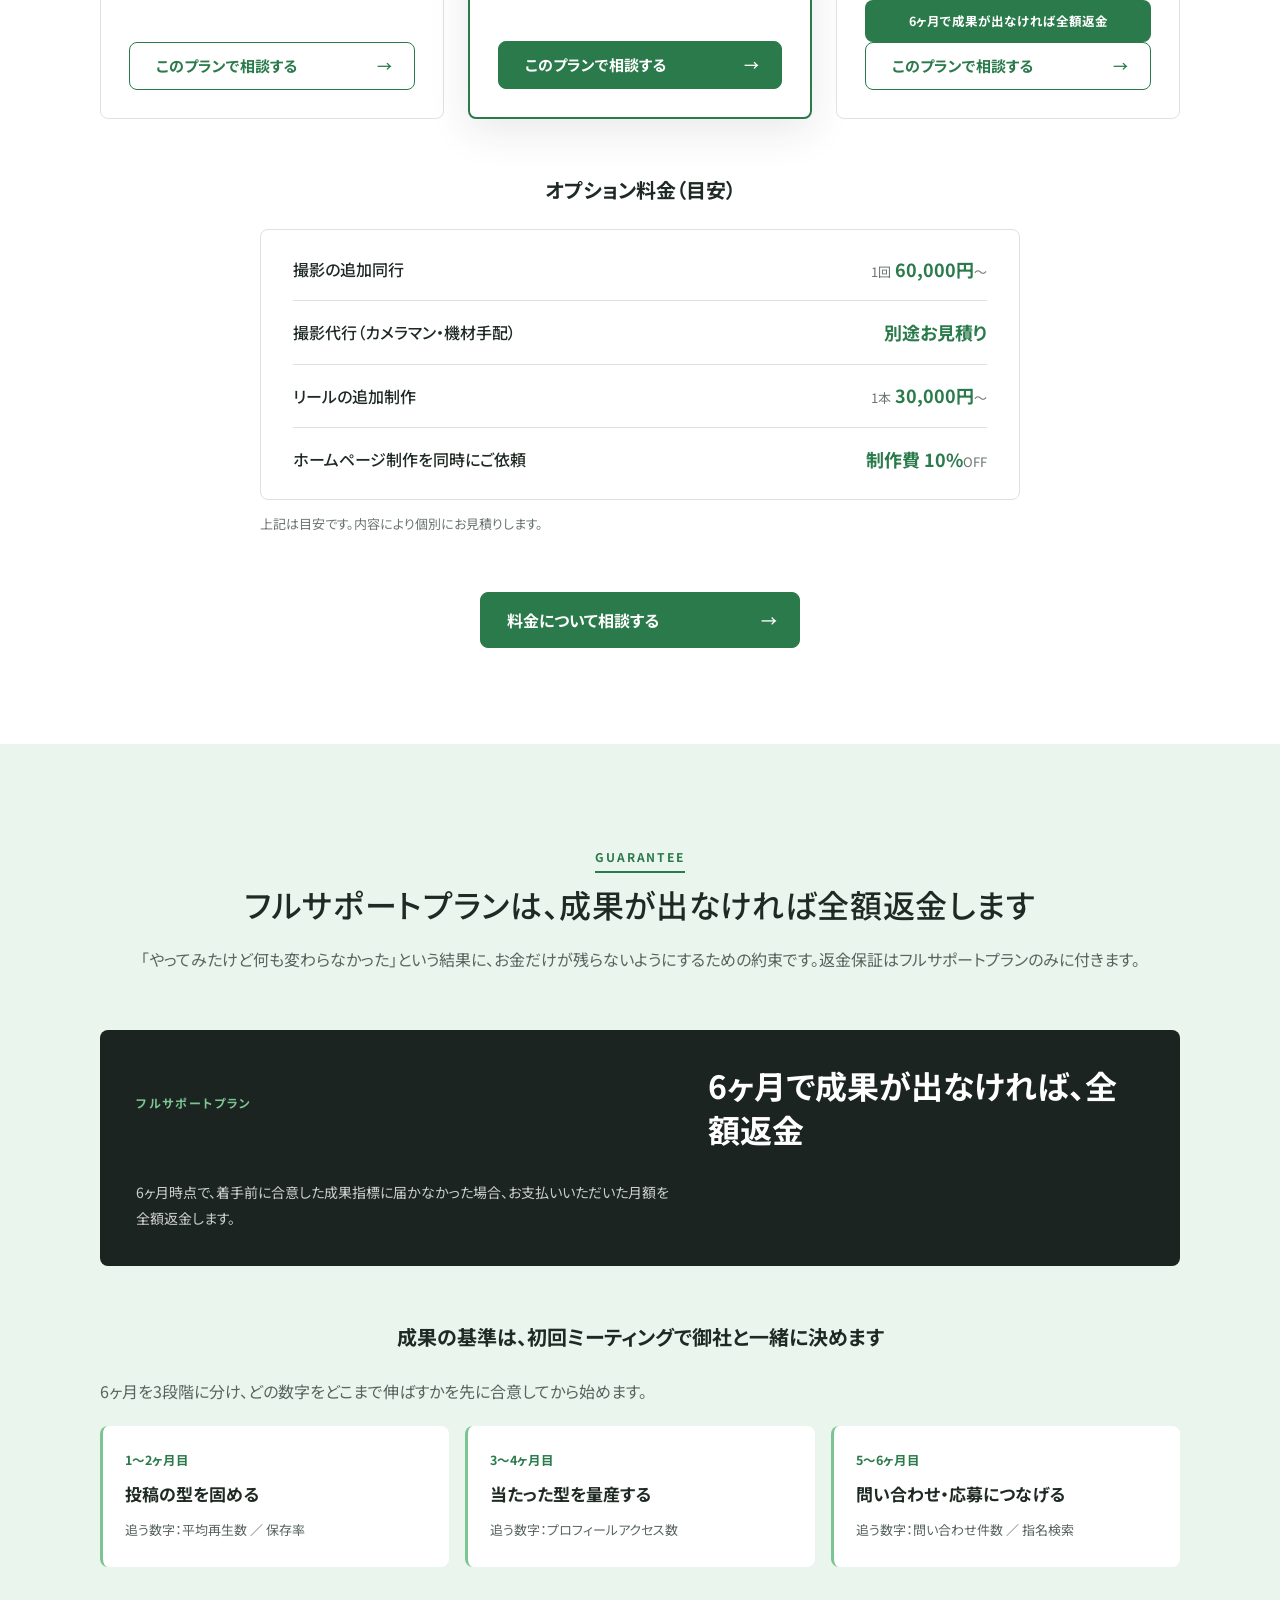
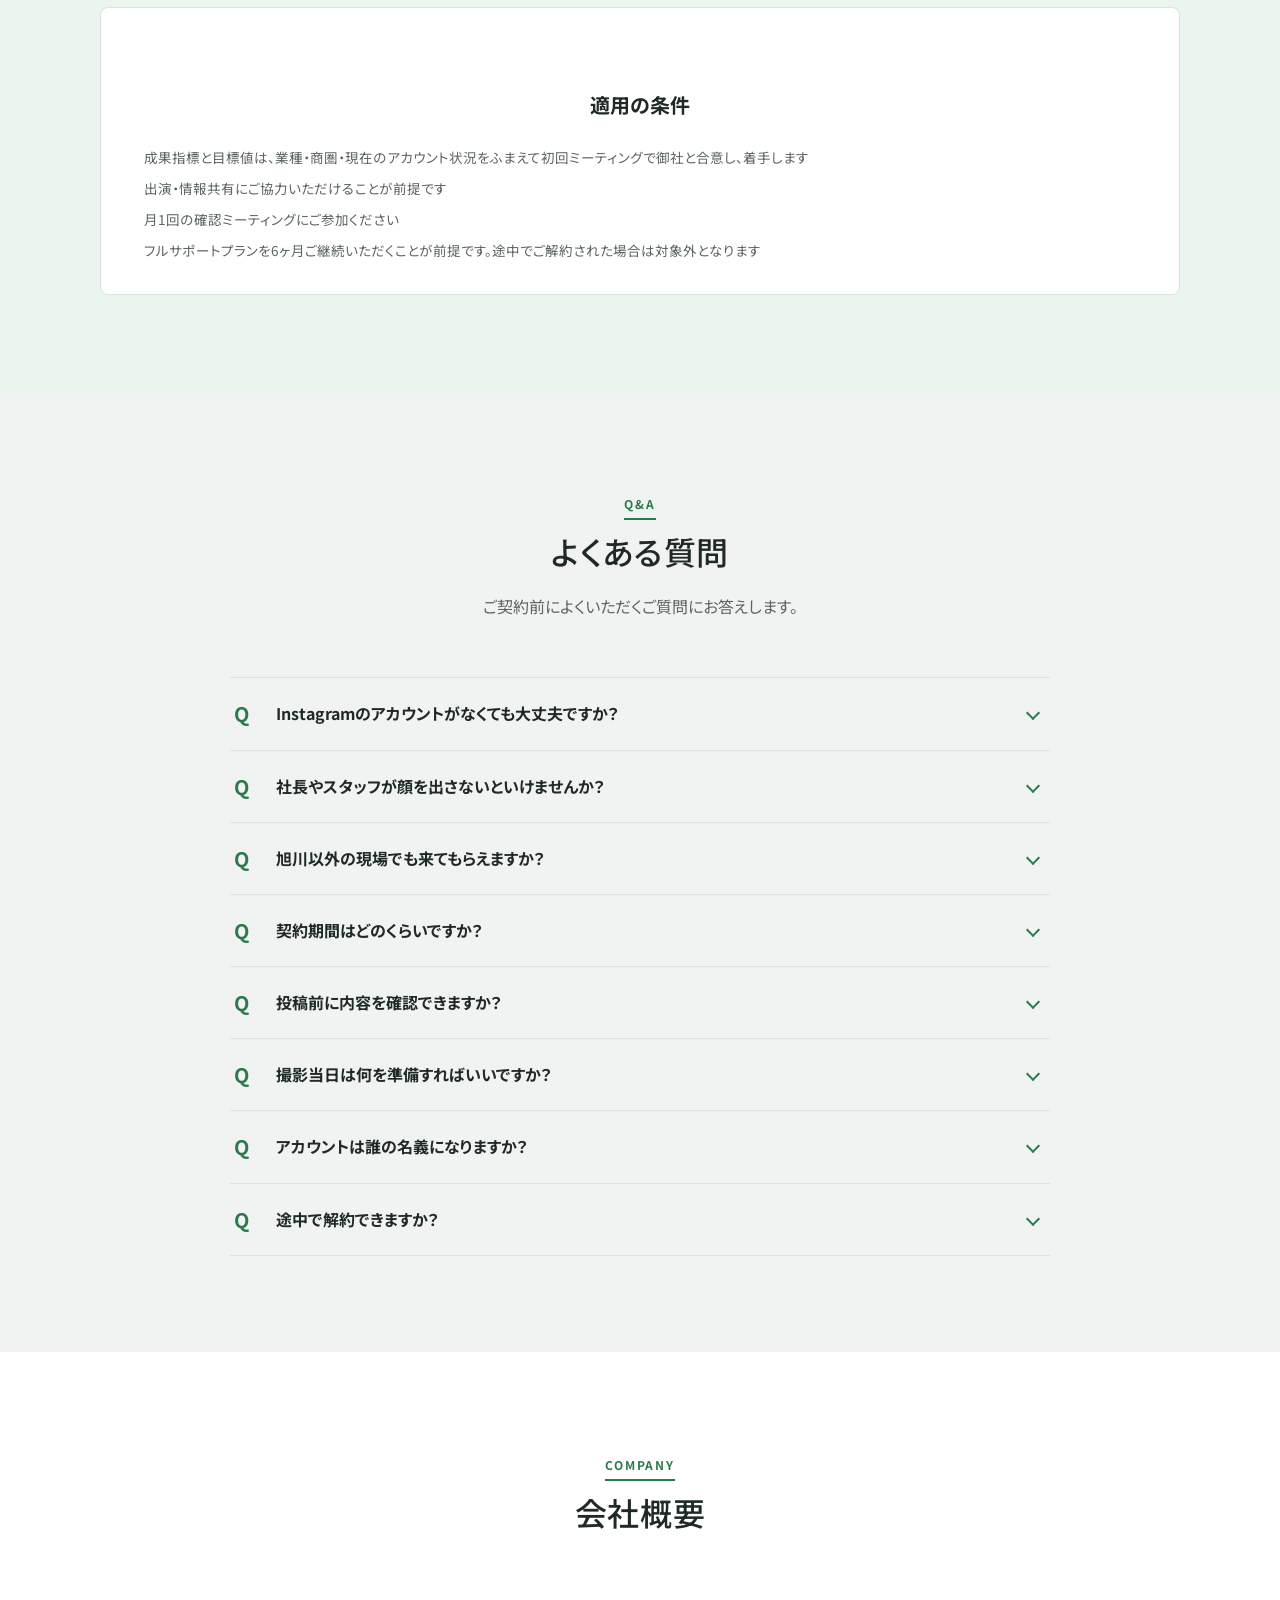
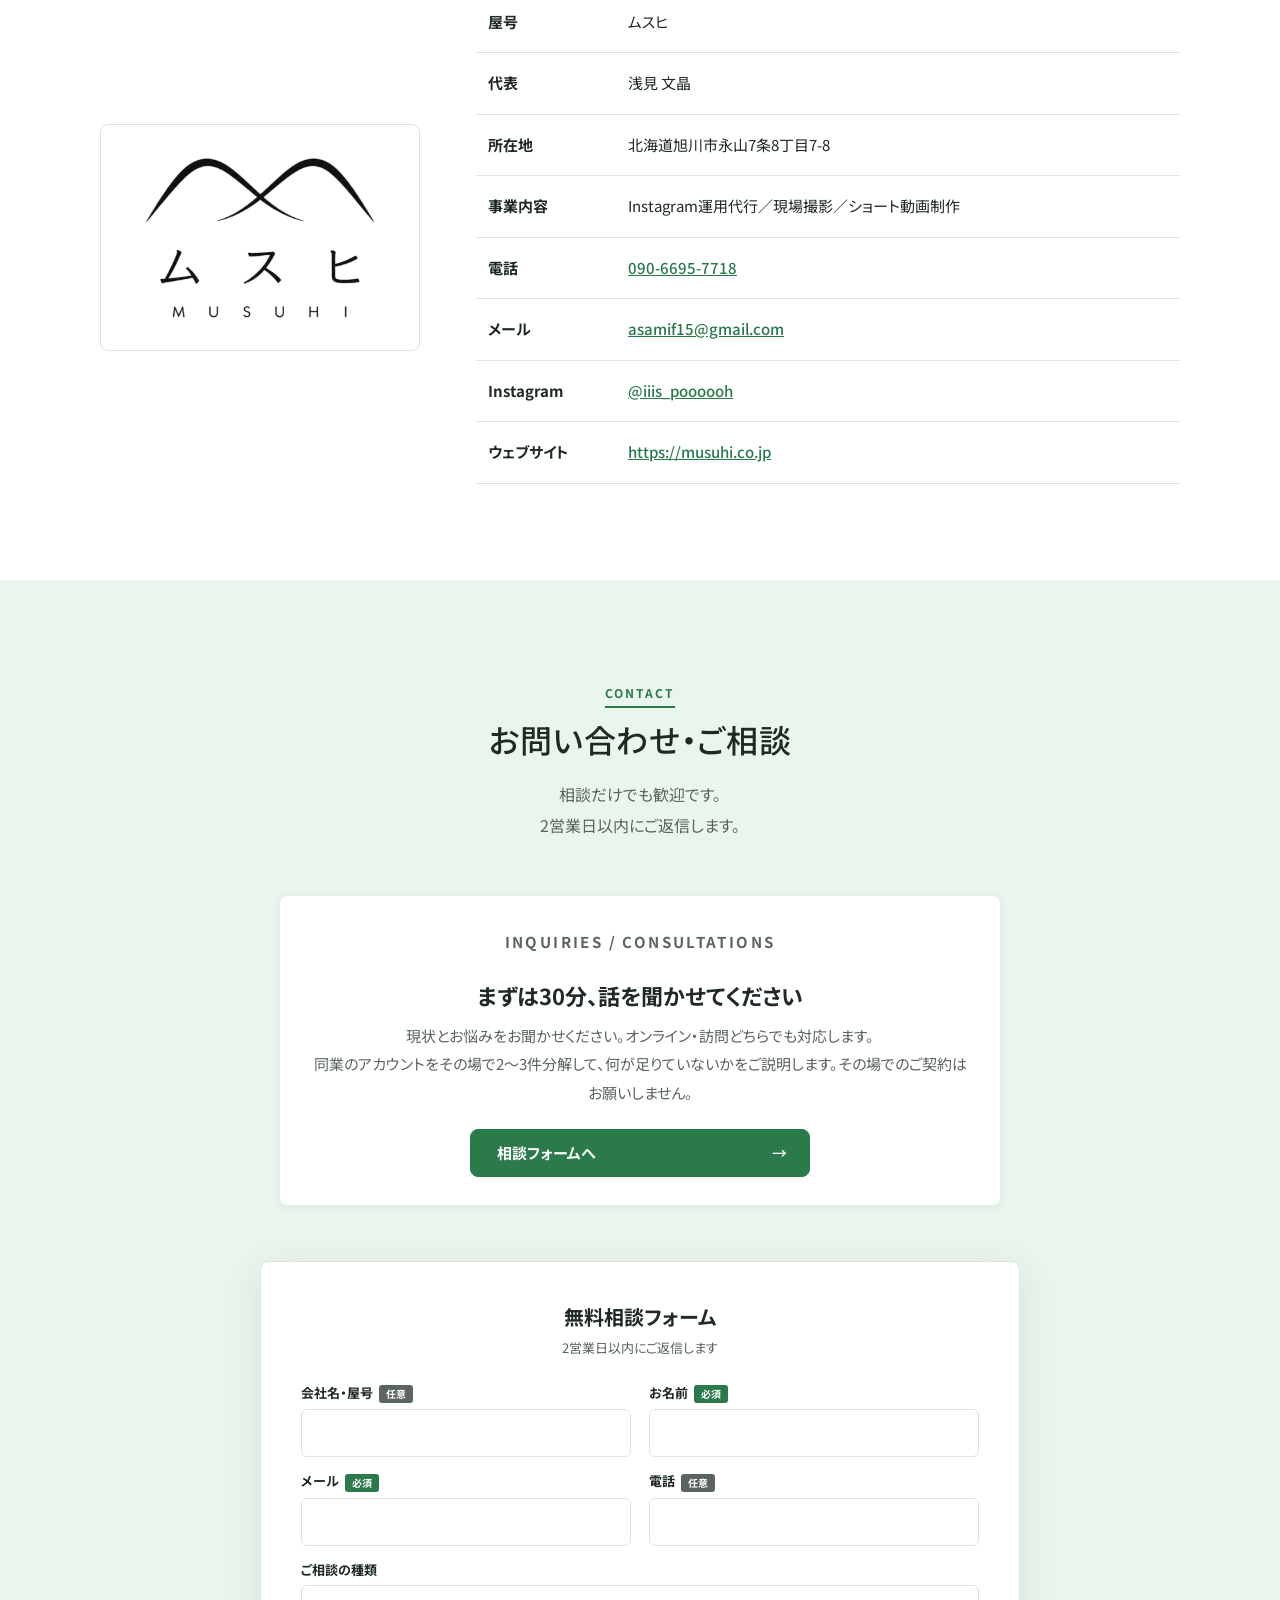
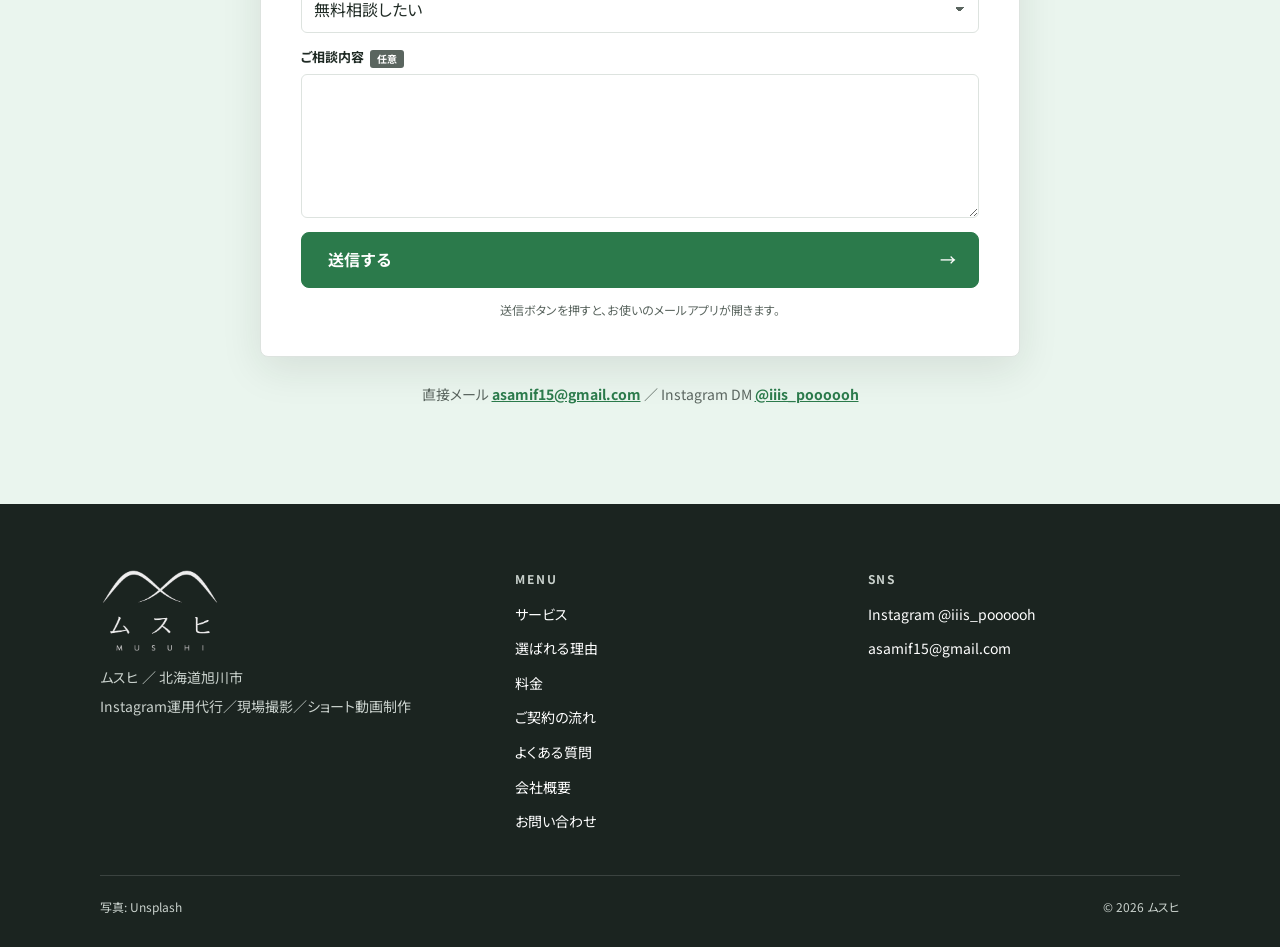
==== commit db2339be: "feat: サービス個別ページを新設し、ミーティングの方針をサイト全体へ反映 構成 - 共通CSS/JSを assets/ に切り出し、複数ページ構成へ（/service/ 配下に5ページ） - サー" ====
--- a/company/index.html
+++ b/company/index.html
@@ -4,549 +4,7 @@
 <meta charset="utf-8">
 <title>ムスヒ ｜ Instagram運用代行・現場撮影（旭川）</title>
 <meta name="viewport" content="width=device-width, initial-scale=1">
-<link rel="stylesheet" href="https://fonts.googleapis.com/css2?family=Noto+Sans+JP:wght@400;500;700&amp;display=swap">
-<style>
-:root{
-  color-scheme:light;
-  --bg:#FFFFFF;
-  --gray:#F1F3F3;
-  --ink:#1F2A24;
-  --muted:#6B7570;
-  --muted-deep:#5A655F;
-  --line:#DDE3DF;
-  --num:#C9CDCB;
-  --primary:#2B7A4B;
-  --primary-hover:#23643D;
-  --primary-soft:#7CC492;
-  --tint:#EAF5EE;
-  --dark:#1B2420;
-  --on-primary:#FFFFFF;
-  --on-dark:#FFFFFF;
-  --on-dark-muted:#C9D1CC;
-  --on-dark-line:rgba(255,255,255,.14);
-  --error:#C0392B;
-  --bg-a80:rgba(255,255,255,.8);
-  --bg-a40:rgba(255,255,255,.4);
-  --bg-a0:rgba(255,255,255,0);
-  --shadow-card:0 12px 40px rgba(27,36,32,.10);
-  --shadow-soft:0 2px 12px rgba(27,36,32,.06);
-  --font:"Noto Sans JP",system-ui,-apple-system,"Hiragino Sans","Hiragino Kaku Gothic ProN","Yu Gothic",Meiryo,sans-serif;
-  --container:1080px;
-  --header-h:80px;
-  --radius:8px;
-}
-
-/* ---------- Base ---------- */
-*,*::before,*::after{box-sizing:border-box}
-html{scroll-behavior:smooth;-webkit-text-size-adjust:100%}
-body{margin:0;background:var(--bg);color:var(--ink);font-family:var(--font);font-size:16px;line-height:1.9;font-feature-settings:"palt";overflow-x:hidden}
-main{display:block}
-img{max-width:100%;height:auto}
-a{color:var(--primary)}
-h1,h2,h3,h4{line-height:1.5;margin:0}
-h2{font-size:32px;font-weight:500;letter-spacing:.02em}
-h3{font-weight:700}
-p{margin:0}
-ul,ol{margin:0;padding:0;list-style:none}
-figure{margin:0}
-svg{display:block}
-:focus-visible{outline:3px solid var(--primary);outline-offset:2px}
-.band-dark :focus-visible,.site-footer :focus-visible{outline-color:var(--primary-soft)}
-.skip{position:absolute;left:8px;top:-60px;z-index:100;background:var(--primary);color:var(--on-primary);padding:10px 16px;border-radius:6px;font-weight:700;text-decoration:none}
-.skip:focus{top:8px}
-.container{width:min(100% - 40px,var(--container));margin-inline:auto}
-@media (max-width:767px){h2{font-size:24px}}
-@media (prefers-reduced-motion:reduce){
-  html{scroll-behavior:auto}
-  *,*::before,*::after{transition:none !important;animation:none !important}
-}
-
-/* ---------- Buttons ---------- */
-.btn{display:inline-flex;align-items:center;justify-content:space-between;gap:12px;min-height:48px;padding:0 22px 0 26px;border-radius:var(--radius);font-family:inherit;font-size:15px;font-weight:700;line-height:1.3;text-decoration:none;border:1px solid transparent;cursor:pointer;transition:background-color .2s,color .2s,border-color .2s}
-.btn .arrow{font-weight:500;transition:transform .2s}
-.btn:hover .arrow{transform:translateX(3px)}
-.btn-fill{background:var(--primary);color:var(--on-primary);border-color:var(--primary)}
-.btn-fill:hover{background:var(--primary-hover);border-color:var(--primary-hover)}
-.btn-line{background:var(--bg);color:var(--primary);border-color:var(--primary)}
-.btn-line:hover{background:var(--tint)}
-.btn-lg{min-height:56px;font-size:16px}
-.btn-block{width:100%}
-.btn-cta{width:min(100%,320px)}
-.text-link{display:inline-flex;align-items:center;gap:6px;font-size:14px;font-weight:700;color:var(--primary);text-decoration:none}
-.text-link:hover{text-decoration:underline}
-
-/* ---------- Header ---------- */
-.site-header{position:sticky;top:0;z-index:50;height:var(--header-h);background:var(--bg);border-bottom:1px solid var(--line)}
-.header-inner{display:flex;align-items:center;justify-content:space-between;gap:24px;height:100%}
-.brand{display:inline-flex;align-items:center;gap:10px;color:var(--ink);text-decoration:none}
-.brand-mark{display:block;width:72px;aspect-ratio:720/215;background:url(img/logo.png) top/100% auto no-repeat}
-.brand-name{font-size:22px;font-weight:700;letter-spacing:.08em;line-height:1}
-.site-nav{display:flex;align-items:center}
-.nav-list{display:flex;gap:28px}
-.nav-list a{display:block;padding:6px 0;font-size:14px;font-weight:500;color:var(--ink);text-decoration:none;position:relative}
-.nav-list a::after{content:"";position:absolute;left:0;right:0;bottom:0;height:2px;background:var(--primary);transform:scaleX(0);transform-origin:left;transition:transform .2s}
-.nav-list a:hover::after{transform:scaleX(1)}
-.nav-cta{display:none}
-.header-actions{display:flex;align-items:center;gap:10px}
-.header-actions .btn{padding:0 16px 0 18px;font-size:14px;gap:8px}
-.nav-toggle{display:none;width:48px;height:48px;padding:0;border:1px solid var(--line);border-radius:var(--radius);background:var(--bg);cursor:pointer;flex-direction:column;align-items:center;justify-content:center;gap:5px}
-.nav-toggle .bar{display:block;width:20px;height:2px;background:var(--ink);transition:transform .2s,opacity .2s}
-.is-open .nav-toggle .bar:nth-child(1){transform:translateY(7px) rotate(45deg)}
-.is-open .nav-toggle .bar:nth-child(2){opacity:0}
-.is-open .nav-toggle .bar:nth-child(3){transform:translateY(-7px) rotate(-45deg)}
-@media (max-width:1023px){
-  .site-nav{display:none;position:absolute;top:100%;left:0;right:0;background:var(--bg);border-bottom:1px solid var(--line);box-shadow:var(--shadow-card);padding:8px 20px 24px}
-  .is-open .site-nav{display:block}
-  .nav-list{flex-direction:column;gap:0}
-  .nav-list a{padding:14px 0;font-size:16px;border-bottom:1px solid var(--line)}
-  .nav-list a::after{display:none}
-  .nav-cta{display:inline-flex;margin-top:20px;width:100%}
-  .header-actions .btn-line{display:none}
-  .nav-toggle{display:inline-flex}
-}
-@media (max-width:479px){
-  .brand-name{font-size:19px}
-  .header-actions .btn{padding:0 12px 0 14px;font-size:13px;gap:6px}
-}
-
-/* ---------- Sections ---------- */
-.section{padding:96px 0;scroll-margin-top:var(--header-h)}
-.band-gray{background:var(--gray)}
-.band-tint{background:var(--tint)}
-.band-dark{background:var(--dark);color:var(--on-dark)}
-.band-gray,.band-tint,.news-bar{--muted:var(--muted-deep)}
-.section-head{text-align:center;margin-bottom:56px}
-.label{display:inline-flex;align-items:center;gap:8px;margin:0 0 14px;font-size:12px;font-weight:700;letter-spacing:.16em;color:var(--primary);text-transform:uppercase;line-height:1.4}
-.label::before{content:"";width:8px;height:8px;border-radius:50%;background:var(--primary-soft);flex:none}
-.band-dark .label{color:var(--on-dark)}
-.section-note{margin-top:16px;font-size:16px;color:var(--muted)}
-.band-dark .section-note{color:var(--on-dark-muted)}
-.sub-head{font-size:20px;font-weight:700;text-align:center;margin:56px 0 24px}
-.section-cta{margin-top:56px;text-align:center}
-@media (max-width:767px){
-  .section{padding:64px 0}
-  .section-head{margin-bottom:36px}
-  .section-note{font-size:15px}
-  .sub-head{margin-top:40px}
-  .section-cta{margin-top:40px}
-}
-
-/* ---------- Hero ---------- */
-.hero{position:relative;overflow:hidden;padding:72px 0 88px;scroll-margin-top:var(--header-h)}
-.hero-bg{position:absolute;top:0;right:0;bottom:0;width:min(54%,760px);pointer-events:none}
-.hero-bg img{width:100%;height:100%;object-fit:cover;object-position:center 30%;opacity:.3}
-.hero-bg::after{content:"";position:absolute;inset:0;background:linear-gradient(90deg,var(--bg) 0%,var(--bg-a80) 30%,var(--bg-a40) 100%)}
-.hero-bg::before{content:"";position:absolute;left:0;right:0;bottom:0;height:40%;z-index:1;background:linear-gradient(180deg,var(--bg-a0),var(--bg))}
-.hero-grid{position:relative;display:grid;grid-template-columns:1.15fr .85fr;gap:56px;align-items:center}
-.chip{display:inline-block;margin-bottom:20px;padding:6px 16px;border-radius:999px;background:var(--tint);color:var(--primary);font-size:13px;font-weight:700;line-height:1.6}
-.hero h1{font-size:40px;font-weight:700;line-height:1.35;letter-spacing:.02em;margin-bottom:10px}
-.hero-sub{font-size:22px;font-weight:500;color:var(--primary);line-height:1.5;margin-bottom:20px}
-.hero-sub b{font-weight:700}
-.lead{max-width:34em;margin-bottom:32px}
-.fact-badges{display:flex;flex-wrap:wrap;gap:16px}
-.fact-badges li{width:128px;height:128px;border-radius:50%;border:2px solid var(--primary-soft);background:var(--bg);display:flex;flex-direction:column;align-items:center;justify-content:center;text-align:center;line-height:1.3;box-shadow:var(--shadow-soft)}
-.badge-big{font-size:15px;font-weight:700;color:var(--primary);letter-spacing:.02em}
-.badge-big em{font-style:normal;font-size:24px;line-height:1}
-.badge-small{margin-top:5px;font-size:11px;color:var(--muted)}
-@media (max-width:1023px){
-  .hero{padding:56px 0 72px}
-  .hero-grid{grid-template-columns:1fr;gap:40px}
-  .hero-bg{width:100%}
-  .hero-bg img{opacity:.14}
-}
-@media (max-width:767px){
-  .hero{padding:44px 0 64px}
-  .hero h1{font-size:30px}
-  .hero-sub{font-size:19px}
-  .fact-badges{gap:12px}
-  .fact-badges li{width:100px;height:100px}
-  .badge-big{font-size:13px}
-  .badge-big em{font-size:20px}
-  .badge-small{font-size:10px;margin-top:3px}
-}
-
-/* ---------- Forms ---------- */
-.card-form{background:var(--bg);border:1px solid var(--line);border-radius:var(--radius);box-shadow:var(--shadow-card);padding:32px 28px}
-.form-title{font-size:20px;font-weight:700;text-align:center;line-height:1.5}
-.form-lead{margin:4px 0 22px;font-size:13px;color:var(--muted);text-align:center}
-.field{margin-bottom:14px}
-.field label{display:block;margin-bottom:6px;font-size:13px;font-weight:700;line-height:1.5}
-.tag{display:inline-block;margin-left:6px;padding:1px 7px;border-radius:3px;font-size:10px;font-weight:700;line-height:1.6;color:var(--on-primary);vertical-align:middle}
-.tag-req{background:var(--primary)}
-.tag-opt{background:var(--muted)}
-.field input,.field select,.field textarea{display:block;width:100%;padding:11px 12px;font:inherit;font-size:16px;line-height:1.5;color:var(--ink);background:var(--bg);border:1px solid var(--line);border-radius:6px}
-.field textarea{min-height:110px;resize:vertical}
-.field select{appearance:none;-webkit-appearance:none;padding-right:36px;background-image:linear-gradient(45deg,var(--bg-a0) 50%,var(--muted) 50%),linear-gradient(135deg,var(--muted) 50%,var(--bg-a0) 50%);background-position:calc(100% - 18px) 50%,calc(100% - 13px) 50%;background-size:5px 5px,5px 5px;background-repeat:no-repeat}
-.field input:focus-visible,.field select:focus-visible,.field textarea:focus-visible{outline:2px solid var(--primary);outline-offset:1px;border-color:var(--primary)}
-.field [aria-invalid="true"]{border-color:var(--error)}
-.field-error{margin-top:6px;font-size:12px;font-weight:500;color:var(--error);line-height:1.5}
-.field-error[hidden]{display:none}
-.form-status{margin-top:14px;padding:10px 12px;border-radius:6px;background:var(--tint);color:var(--primary);font-size:13px;font-weight:500;line-height:1.7}
-.form-status:empty{display:none}
-.form-note{margin-top:12px;font-size:12px;color:var(--muted);text-align:center;line-height:1.7}
-.contact-form{max-width:760px;margin:0 auto;padding:40px 40px 36px;scroll-margin-top:calc(var(--header-h) + 16px)}
-.contact-form .field-pair{display:grid;grid-template-columns:1fr 1fr;gap:0 18px}
-@media (max-width:767px){
-  .card-form{padding:26px 20px}
-  .contact-form .field-pair{grid-template-columns:1fr}
-}
-
-/* ---------- News bar ---------- */
-.news-bar{background:var(--gray);border-top:1px solid var(--line);border-bottom:1px solid var(--line)}
-.news-inner{display:flex;align-items:center;gap:16px;min-height:56px;padding:10px 0;font-size:14px;line-height:1.7}
-.news-chip{flex:none;padding:3px 10px;border-radius:3px;background:var(--primary);color:var(--on-primary);font-size:11px;font-weight:700;letter-spacing:.14em;line-height:1.6}
-
-/* ---------- Fields (photo cards) ---------- */
-.field-row{display:grid;grid-template-columns:repeat(6,1fr);gap:16px}
-.field-card{background:var(--bg);border:1px solid var(--line);border-radius:var(--radius);overflow:hidden}
-.field-photo{aspect-ratio:4/3;overflow:hidden;background:var(--gray)}
-.field-photo img{width:100%;height:100%;object-fit:cover;display:block}
-.field-body{padding:12px 14px 14px}
-.field-body h3{font-size:16px;margin-bottom:2px}
-.field-body p{font-size:12.5px;line-height:1.6;color:var(--muted)}
-@media (max-width:1023px){.field-row{grid-template-columns:repeat(3,1fr)}}
-@media (max-width:767px){
-  .field-row{display:flex;gap:12px;margin:0 -20px;padding:4px 20px 12px;overflow-x:auto;scroll-snap-type:x mandatory;-webkit-overflow-scrolling:touch}
-  .field-card{flex:0 0 200px;scroll-snap-align:start}
-}
-
-/* ---------- Solutions (gray number cards) ---------- */
-.sol-grid{display:grid;grid-template-columns:repeat(3,1fr);gap:24px}
-.sol-card{display:flex;flex-direction:column;align-items:center;text-align:center;background:var(--gray);border-radius:var(--radius);padding:40px 28px}
-.sol-num{display:block;margin-bottom:24px;font-size:46px;font-weight:700;line-height:1;letter-spacing:.04em;color:var(--num)}
-.sol-text{max-width:20em;margin:0 auto 28px;font-size:16px;line-height:2;color:var(--ink)}
-.sol-text h3{font-size:16px;font-weight:700;line-height:2}
-.sol-icon{display:block;margin:0 auto 28px;color:var(--ink)}
-.sol-icon svg{width:96px;height:96px}
-.sol-fact{width:100%;margin-top:auto;padding:20px 16px;border-radius:var(--radius);background:var(--bg);font-size:16px;font-weight:500;line-height:1.6;color:var(--primary)}
-@media (max-width:1023px){.sol-grid{grid-template-columns:repeat(2,1fr)}}
-@media (max-width:639px){
-  .sol-grid{grid-template-columns:1fr;gap:16px}
-  .sol-card{padding:32px 22px}
-}
-
-/* ---------- About ---------- */
-.about-grid{display:grid;grid-template-columns:1.1fr .9fr;gap:64px;align-items:center}
-.about-copy p + p{margin-top:16px}
-.about-photo{aspect-ratio:3/2;border-radius:var(--radius);overflow:hidden;background:var(--dark)}
-.about-photo img{width:100%;height:100%;object-fit:cover;display:block}
-@media (max-width:1023px){.about-grid{grid-template-columns:1fr;gap:36px}}
-
-/* ---------- Services ---------- */
-.service-panel{display:grid;grid-template-columns:1fr 1fr;gap:24px;padding:32px;border-radius:12px;background:var(--gray)}
-.service-card{display:flex;flex-direction:column;background:var(--bg);border-radius:var(--radius);padding:36px 32px 32px}
-.service-card h3{font-size:24px;line-height:1.4;margin-bottom:4px}
-.service-en{margin-bottom:16px;font-size:12px;font-weight:700;letter-spacing:.16em;text-transform:uppercase;color:var(--muted)}
-.service-desc{margin-bottom:20px;font-size:16px;line-height:2}
-.checklist{border-top:1px solid var(--line)}
-.checklist li{position:relative;padding:10px 0 10px 30px;border-bottom:1px solid var(--line);font-size:15px;line-height:1.7}
-.checklist li::before,.plan-list li::before{content:"";position:absolute;left:8px;top:15px;width:6px;height:11px;border-right:2.5px solid var(--primary-soft);border-bottom:2.5px solid var(--primary-soft);transform:rotate(45deg)}
-.checklist li.etc{padding-left:30px;color:var(--muted);border-bottom:0}
-.checklist li.etc::before{display:none}
-.service-note{margin:8px 0 18px;font-size:13px;color:var(--muted);line-height:1.7}
-.service-plan{margin-top:auto;padding-top:16px;border-top:1px solid var(--line);font-size:15px;font-weight:700;color:var(--primary)}
-.service-plan a{color:var(--primary)}
-.spot-grid{display:grid;grid-template-columns:repeat(3,1fr);gap:24px}
-.spot-card{display:flex;flex-direction:column;background:var(--bg);border:1px solid var(--line);border-radius:4px;overflow:hidden}
-.spot-photo{aspect-ratio:16/9;overflow:hidden;background:var(--gray)}
-.spot-photo img{width:100%;height:100%;object-fit:cover;display:block}
-.spot-body{display:flex;flex-direction:column;flex:1;padding:20px 22px 22px}
-.spot-title{display:flex;align-items:center;gap:10px;margin-bottom:6px}
-.spot-title h4{font-size:18px;font-weight:700;line-height:1.4}
-.spot-icon{flex:none;display:inline-flex;color:var(--primary)}
-.spot-body p{margin-bottom:14px;font-size:14.5px;line-height:1.8;color:var(--muted)}
-.spot-body .text-link{margin-top:auto}
-@media (max-width:1023px){
-  .service-panel{grid-template-columns:1fr}
-  .spot-grid{grid-template-columns:1fr;max-width:520px;margin:0 auto}
-}
-@media (max-width:767px){
-  .service-panel{padding:16px;gap:16px}
-  .service-card{padding:28px 22px 24px}
-  .service-card h3{font-size:22px}
-}
-
-/* ---------- Reasons ---------- */
-.reason-list{display:grid;gap:72px}
-.reason{display:grid;grid-template-columns:1fr 1fr;gap:56px;align-items:center}
-.reason:nth-child(even) .reason-photo{order:2}
-.reason-photo{aspect-ratio:4/3;border-radius:var(--radius);overflow:hidden;background:var(--bg)}
-.reason-photo img{width:100%;height:100%;object-fit:cover;display:block}
-.reason-meta{display:flex;align-items:center;gap:14px;margin-bottom:12px}
-.reason-num{font-size:40px;font-weight:700;line-height:1;letter-spacing:.04em;color:var(--num)}
-.reason-icon{display:inline-flex;color:var(--primary)}
-.reason h3{font-size:24px;line-height:1.5;margin-bottom:14px}
-.reason p{font-size:16px;line-height:2}
-@media (max-width:1023px){.reason{gap:32px}}
-@media (max-width:767px){
-  .reason-list{gap:44px}
-  .reason{grid-template-columns:1fr;gap:20px}
-  .reason:nth-child(even) .reason-photo{order:0}
-  .reason h3{font-size:22px}
-}
-
-/* ---------- Timeline ---------- */
-.timeline{display:grid;grid-template-columns:repeat(3,1fr);gap:32px}
-.tl-item{position:relative;padding-top:32px}
-.tl-item::before{content:"";position:absolute;top:8px;left:0;right:-32px;height:2px;background:var(--primary-soft)}
-.tl-item:last-child::before{right:0}
-.tl-item::after{content:"";position:absolute;top:2px;left:0;width:14px;height:14px;border-radius:50%;background:var(--primary);box-shadow:0 0 0 4px var(--bg)}
-.tl-month{display:inline-block;margin-bottom:6px;font-size:13px;font-weight:700;letter-spacing:.06em;color:var(--primary)}
-.tl-item h3{font-size:20px;margin-bottom:8px}
-.tl-item p{font-size:15px;color:var(--muted)}
-@media (max-width:767px){
-  .timeline{grid-template-columns:1fr;gap:0}
-  .tl-item{padding:0 0 32px 30px}
-  .tl-item::before{top:6px;bottom:0;left:6px;right:auto;width:2px;height:auto}
-  .tl-item:last-child::before{display:none}
-  .tl-item::after{top:4px}
-}
-
-/* ---------- Flow ---------- */
-.flow{display:grid;grid-template-columns:repeat(5,1fr);gap:16px}
-.flow-item{position:relative;display:flex;flex-direction:column;align-items:center;text-align:center;padding:28px 16px 24px;background:var(--bg);border:1px solid var(--line);border-radius:var(--radius)}
-.flow-num{width:44px;height:44px;margin-bottom:12px;border-radius:50%;background:var(--primary-soft);color:var(--dark);font-size:16px;font-weight:700;display:grid;place-items:center;flex:none}
-.flow-item::after{content:"";position:absolute;top:50px;right:-17px;width:18px;height:2px;background:var(--primary-soft)}
-.flow-item:last-child::after{display:none}
-.flow-item h3{font-size:16px;margin-bottom:6px}
-.flow-item p{font-size:13.5px;line-height:1.7;color:var(--muted)}
-@media (max-width:1023px){
-  .flow{grid-template-columns:1fr;gap:12px}
-  .flow-item{flex-direction:row;align-items:flex-start;gap:16px;text-align:left;padding:20px}
-  .flow-num{margin:0}
-  .flow-item::after{top:auto;right:auto;left:41px;bottom:-13px;width:2px;height:14px}
-}
-
-/* ---------- Pricing ---------- */
-.plan-grid{display:grid;grid-template-columns:repeat(3,1fr);gap:24px;align-items:stretch}
-.plan{position:relative;display:flex;flex-direction:column;background:var(--bg);border:1px solid var(--line);border-radius:var(--radius);padding:36px 28px 28px}
-.plan-featured{border:2px solid var(--primary);box-shadow:var(--shadow-card)}
-.plan-badge{position:absolute;top:-15px;left:50%;transform:translateX(-50%);padding:4px 16px;border-radius:999px;background:var(--primary);color:var(--on-primary);font-size:12px;font-weight:700;letter-spacing:.08em;white-space:nowrap;line-height:1.6}
-.plan h3{font-size:20px;text-align:center;margin-bottom:12px}
-.price{margin-bottom:20px;padding-bottom:20px;border-bottom:1px solid var(--line);text-align:center;line-height:1.2}
-.price-label{margin-right:6px;font-size:13px;color:var(--muted)}
-.price-num{font-size:36px;font-weight:700;color:var(--primary);letter-spacing:.01em}
-.price-unit{margin-left:2px;font-size:15px;font-weight:700}
-.plan-list{flex:1;margin-bottom:24px}
-.plan-list li{position:relative;padding:8px 0 8px 30px;border-bottom:1px dashed var(--line);font-size:15px;line-height:1.6}
-.plan-list li::before{top:12px}
-.option-wrap{max-width:760px;margin:0 auto}
-.opt-list{margin:0;padding:8px 32px;background:var(--bg);border:1px solid var(--line);border-radius:var(--radius)}
-.opt-row{display:flex;align-items:center;justify-content:space-between;gap:16px;padding:16px 0;border-bottom:1px solid var(--line)}
-.opt-row:last-child{border-bottom:0}
-.opt-row dt{font-size:16px;font-weight:500}
-.opt-row dd{margin:0;text-align:right;white-space:nowrap;font-size:18px;font-weight:700;color:var(--primary);line-height:1.4}
-.opt-row dd small{font-size:13px;font-weight:400;color:var(--muted)}
-.table-note{margin-top:12px;font-size:13px;color:var(--muted)}
-@media (max-width:1023px){.plan-grid{grid-template-columns:1fr;max-width:480px;margin:0 auto}}
-@media (max-width:767px){
-  .opt-list{padding:4px 18px}
-  .opt-row{flex-direction:column;align-items:flex-start;gap:2px;padding:12px 0}
-  .opt-row dd{text-align:left;white-space:normal}
-}
-
-/* ---------- Q&A ---------- */
-.faq-list{max-width:820px;margin:0 auto;border-top:1px solid var(--line)}
-.faq-item{border-bottom:1px solid var(--line)}
-.faq-item summary{position:relative;display:flex;align-items:flex-start;gap:16px;padding:22px 44px 22px 4px;list-style:none;cursor:pointer;font-size:16px;font-weight:700;line-height:1.7}
-.faq-item summary::-webkit-details-marker{display:none}
-.faq-item summary::after{content:"";position:absolute;right:12px;top:30px;width:10px;height:10px;border-right:2px solid var(--primary);border-bottom:2px solid var(--primary);transform:rotate(45deg);transition:transform .2s}
-.faq-item[open] summary::after{transform:rotate(-135deg);top:35px}
-.faq-q,.faq-a{flex:none;width:1.3em;font-size:20px;font-weight:700;line-height:1.35}
-.faq-q{color:var(--primary)}
-.faq-a{color:var(--muted)}
-.faq-body{display:flex;gap:16px;padding:0 44px 24px 4px;font-size:15px;line-height:1.9}
-.faq-item summary:hover{color:var(--primary)}
-@media (max-width:767px){
-  .faq-item summary{padding:18px 32px 18px 0;font-size:15px}
-  .faq-item summary::after{right:6px;top:26px}
-  .faq-item[open] summary::after{top:31px}
-  .faq-body{padding:0 0 20px}
-}
-
-/* ---------- Company ---------- */
-.company-grid{display:grid;grid-template-columns:320px 1fr;gap:56px;align-items:center}
-.company-logo{padding:28px;background:var(--bg);border:1px solid var(--line);border-radius:var(--radius)}
-.company-logo img{display:block;width:100%;max-width:240px;height:auto;margin:0 auto}
-.company-table{width:100%;border-collapse:collapse;font-size:15px}
-.company-table th{width:140px;padding:16px 12px;text-align:left;font-weight:700;vertical-align:top;white-space:nowrap;border-bottom:1px solid var(--line)}
-.company-table td{padding:16px 12px;border-bottom:1px solid var(--line)}
-.company-table a{color:var(--primary);font-weight:500}
-@media (max-width:1023px){.company-grid{grid-template-columns:260px 1fr;gap:36px}}
-@media (max-width:767px){
-  .company-grid{grid-template-columns:1fr;gap:28px}
-  .company-logo{max-width:280px;margin:0 auto}
-  .company-table th{width:96px;padding:12px 8px}
-  .company-table td{padding:12px 8px}
-}
-
-/* ---------- Contact ---------- */
-.cta-grid{display:grid;grid-template-columns:1fr 1fr;gap:24px;margin-bottom:56px}
-.cta-card{display:flex;flex-direction:column;padding:32px 32px 28px;background:var(--bg);border-radius:var(--radius);box-shadow:var(--shadow-soft);text-align:center}
-.cta-en{margin-bottom:8px;font-size:11px;font-weight:700;letter-spacing:.16em;text-transform:uppercase;color:var(--primary)}
-.cta-card h3{font-size:22px;margin-bottom:10px}
-.cta-card p{flex:1;margin-bottom:22px;font-size:15px;line-height:1.9;color:var(--muted)}
-.contact-alt{margin-top:24px;text-align:center;font-size:14px;color:var(--muted)}
-.contact-alt a{font-weight:700;color:var(--primary)}
-@media (max-width:767px){
-  .cta-grid{grid-template-columns:1fr;gap:16px;margin-bottom:40px}
-  .cta-card{padding:26px 22px 24px}
-}
-
-/* ---------- Footer ---------- */
-.site-footer{padding:64px 0 28px;background:var(--dark);color:var(--on-dark);font-size:14px}
-.footer-grid{display:grid;grid-template-columns:1.2fr 1fr 1fr;gap:40px;padding-bottom:40px;border-bottom:1px solid var(--on-dark-line)}
-.footer-logo{display:block;width:120px;height:auto;margin-bottom:12px;filter:invert(1)}
-.site-footer a{color:var(--on-dark);text-decoration:none}
-.site-footer a:hover{text-decoration:underline}
-.footer-title{margin-bottom:10px;font-size:12px;font-weight:700;letter-spacing:.16em;color:var(--on-dark-muted)}
-.footer-nav ul,.footer-sns ul{display:grid;gap:8px}
-.footer-bottom{display:flex;flex-wrap:wrap;justify-content:space-between;gap:8px 24px;padding-top:20px;font-size:12px;color:var(--on-dark-muted)}
-@media (max-width:767px){.footer-grid{grid-template-columns:1fr;gap:32px}}
-
-/* ===== 料金カードの追加要素 ===== */
-.plan-target{margin:0 0 10px;font-size:13.5px;font-weight:700;color:var(--primary)}
-.plan-guarantee{margin:14px 0 0;padding:9px 12px;border-radius:var(--radius);background:var(--gray);color:var(--muted);font-size:12.5px;font-weight:700;text-align:center}
-.plan-guarantee-on{background:var(--primary);color:#fff}
-.plan-featured .plan-guarantee{background:rgba(255,255,255,.14);color:rgba(255,255,255,.85)}
-
-/* ===== 成果保証 ===== */
-.tier-grid{display:grid;grid-template-columns:repeat(3,1fr);gap:16px;margin-bottom:48px}
-.tier{background:var(--bg);border:1px solid var(--line);border-radius:var(--radius);padding:26px 24px}
-.tier-plan{margin:0 0 8px;font-size:12px;font-weight:700;letter-spacing:.14em;color:var(--primary)}
-.tier-head{margin:0 0 10px;font-size:24px;font-weight:700;line-height:1.3;color:var(--ink)}
-.tier-desc{margin:0;font-size:13.5px;line-height:1.8;color:var(--muted)}
-.tier-top{background:var(--dark);border-color:var(--dark)}
-.tier-top .tier-head{color:#fff}
-.tier-top .tier-desc{color:rgba(255,255,255,.78)}
-.ms-lead{margin-top:6px}
-.ms-list{list-style:none;margin:20px 0 40px;padding:0;display:grid;grid-template-columns:repeat(3,1fr);gap:16px;counter-reset:ms}
-.ms-item{background:var(--bg);border-radius:var(--radius);padding:22px 22px 24px;border-left:3px solid var(--primary-soft)}
-.ms-period{margin:0 0 6px;font-size:12.5px;font-weight:700;color:var(--primary)}
-.ms-goal{margin:0 0 8px;font-size:17px;font-weight:700;color:var(--ink)}
-.ms-metric{margin:0;font-size:13px;color:var(--muted)}
-.cond-box{background:var(--bg);border:1px solid var(--line);border-radius:var(--radius);padding:26px 28px}
-.cond-list{margin:12px 0 0;padding-left:1.1em;font-size:13.5px;line-height:2;color:var(--muted)}
-.cond-list li{margin-bottom:4px}
-@media (max-width:900px){.tier-grid,.ms-list{grid-template-columns:1fr}}
-
-/* ===== 動き ===== */
-.reveal{opacity:0;transform:translateY(28px);transition:opacity .8s cubic-bezier(.16,.84,.44,1),transform .8s cubic-bezier(.16,.84,.44,1)}
-.reveal.is-in{opacity:1;transform:none}
-
-/* 見出しの下線が伸びる */
-.section-head .label{position:relative;display:inline-block}
-.section-head .label::after{content:"";position:absolute;left:0;right:0;bottom:-7px;height:2px;background:var(--primary);transform:scaleX(0);transform-origin:left;transition:transform .7s cubic-bezier(.16,.84,.44,1) .15s}
-.section-head.is-in .label::after{transform:scaleX(1)}
-
-/* ヒーローの入場 */
-.hero-anim{opacity:0;transform:translateY(26px);transition:opacity .85s cubic-bezier(.16,.84,.44,1),transform .85s cubic-bezier(.16,.84,.44,1)}
-.hero-ready .hero-anim{opacity:1;transform:none}
-.hero-ready .hero-anim:nth-child(2){transition-delay:.08s}
-.hero-ready .hero-anim:nth-child(3){transition-delay:.16s}
-.hero-ready .hero-anim:nth-child(4){transition-delay:.24s}
-.hero-ready .hero-anim:nth-child(5){transition-delay:.32s}
-.hero-form-wrap{opacity:0;transform:translateY(26px);transition:opacity .9s cubic-bezier(.16,.84,.44,1) .3s,transform .9s cubic-bezier(.16,.84,.44,1) .3s}
-.hero-ready .hero-form-wrap{opacity:1;transform:none}
-
-/* ヘッダー・進捗バー */
-.site-header{transition:box-shadow .25s ease}
-.site-header.is-scrolled{box-shadow:0 2px 18px rgba(20,32,26,.10)}
-.scroll-progress{position:fixed;left:0;top:0;height:3px;width:0;background:var(--primary);z-index:100;transition:width .12s linear;pointer-events:none}
-
-/* カードの浮き上がり */
-.plan,.sol-card,.field-card,.spot-card,.reason,.tier,.ms-item{transition:transform .3s ease,box-shadow .3s ease}
-.plan:hover,.sol-card:hover,.spot-card:hover,.tier:hover,.ms-item:hover{transform:translateY(-6px);box-shadow:0 14px 36px rgba(20,32,26,.12)}
-.btn:hover .arrow,.btn:focus-visible .arrow{transform:translateX(5px)}
-
-/* 写真がゆっくり寄る */
-.reason-photo img,.field-photo img{transition:transform 1.1s cubic-bezier(.16,.84,.44,1)}
-.reason:hover .reason-photo img,.field-card:hover .field-photo img{transform:scale(1.06)}
-
-/* 数字のカウントアップ */
-.count{font-variant-numeric:tabular-nums}
-
-/* 業種の自動スライダー */
-.field-marquee{overflow:hidden;position:relative;margin:0 -20px;padding:6px 20px}
-.field-marquee::before,.field-marquee::after{content:"";position:absolute;top:0;bottom:0;width:90px;z-index:2;pointer-events:none}
-.field-marquee::before{left:0;background:linear-gradient(90deg,var(--gray) 20%,rgba(241,243,243,0))}
-.field-marquee::after{right:0;background:linear-gradient(270deg,var(--gray) 20%,rgba(241,243,243,0))}
-.field-marquee .field-row{display:flex;grid-template-columns:none;flex-wrap:nowrap;width:max-content;gap:16px;animation:musuhi-marquee 72s linear infinite}
-.field-marquee .field-card{flex:0 0 244px}
-.field-marquee:hover .field-row,.field-marquee:focus-within .field-row{animation-play-state:paused}
-@keyframes musuhi-marquee{from{transform:translateX(0)}to{transform:translateX(calc(-50% - 8px))}}
-
-/* 下部に出る相談バー */
-.sticky-cta{position:fixed;left:0;right:0;bottom:0;z-index:90;background:var(--dark);color:#fff;transform:translateY(110%);transition:transform .4s cubic-bezier(.16,.84,.44,1);padding:12px 20px}
-.sticky-cta.is-on{transform:none}
-.sticky-cta-inner{max-width:1080px;margin:0 auto;display:flex;align-items:center;justify-content:space-between;gap:16px}
-.sticky-cta p{margin:0;font-size:14px;font-weight:700}
-.sticky-cta small{display:block;font-size:12px;font-weight:400;color:rgba(255,255,255,.72);margin-top:2px}
-.sticky-cta .btn{min-height:44px;white-space:nowrap}
-@media (max-width:700px){.sticky-cta p{font-size:13px}.sticky-cta small{display:none}}
-
-/* スクロールを促す矢印 */
-.scroll-hint{position:absolute;left:50%;bottom:18px;transform:translateX(-50%);display:flex;flex-direction:column;align-items:center;gap:6px;font-size:10px;letter-spacing:.18em;color:var(--muted)}
-.scroll-hint span{display:block;width:1px;height:34px;background:linear-gradient(180deg,var(--primary),rgba(124,196,146,0));animation:musuhi-drop 1.8s ease-in-out infinite}
-@keyframes musuhi-drop{0%{transform:scaleY(0);transform-origin:top}45%{transform:scaleY(1);transform-origin:top}55%{transform:scaleY(1);transform-origin:bottom}100%{transform:scaleY(0);transform-origin:bottom}}
-@media (max-width:900px){.scroll-hint{display:none}}
-
-/* ===== ヒーロー v3：写真を全面に敷き、文字を白に。ゆっくりズームし続ける ===== */
-.hero{padding:110px 0 120px;min-height:640px;color:#fff}
-/* flex にするとコンテナが min-width:auto で縮まず、スマホで横にはみ出す */
-/* グリッド項目は中身より縮めるようにし、1字ずつ分割した見出しはフレックスで必ず折り返す */
-.hero-grid{min-width:0}
-.hero-copy,.hero-form-wrap{min-width:0}
-.hero h1{display:flex;flex-wrap:wrap;overflow-wrap:anywhere}
-.hero-bg{width:100%;right:auto;left:0}
-.hero-bg img{opacity:1;object-position:center 45%;transform-origin:center;animation:musuhi-kenburns 28s ease-in-out infinite alternate;will-change:transform}
-.hero-bg::after{background:linear-gradient(90deg,rgba(20,32,26,.84) 0%,rgba(20,32,26,.66) 42%,rgba(20,32,26,.28) 100%)}
-.hero-bg::before{height:55%;background:linear-gradient(180deg,rgba(20,32,26,0),rgba(20,32,26,.38))}
-@keyframes musuhi-kenburns{from{transform:scale(1)}to{transform:scale(1.11)}}
-.hero .chip{background:rgba(255,255,255,.14);color:#fff;border:1px solid rgba(255,255,255,.32)}
-.hero h1{color:#fff}
-.hero-sub{color:#CDEBD6}
-.hero-sub b{color:#fff}
-.hero .lead{color:rgba(255,255,255,.88)}
-.fact-badges li{background:rgba(255,255,255,.1);border-color:rgba(255,255,255,.5);backdrop-filter:blur(4px);-webkit-backdrop-filter:blur(4px);box-shadow:none;animation:musuhi-float 5.2s ease-in-out infinite}
-.fact-badges li:nth-child(2){animation-delay:-1.7s}
-.fact-badges li:nth-child(3){animation-delay:-3.4s}
-.badge-big,.badge-small{color:#fff}
-@keyframes musuhi-float{0%,100%{transform:translateY(0)}50%{transform:translateY(-7px)}}
-.scroll-hint{color:rgba(255,255,255,.75)}
-.scroll-hint span{background:linear-gradient(180deg,#fff,rgba(255,255,255,0))}
-/* 見出しが1字ずつ立ち上がる */
-.char{display:inline-block;opacity:0;transform:translateY(.55em);transition:opacity .55s cubic-bezier(.16,.84,.44,1),transform .55s cubic-bezier(.16,.84,.44,1)}
-.hero-ready .char{opacity:1;transform:none}
-/* ヒーロー直下：流れ続ける帯 */
-.ticker{overflow:hidden;background:var(--primary);color:#fff;padding:13px 0}
-.ticker-track{display:flex;width:max-content;animation:musuhi-ticker 38s linear infinite;font-weight:700;font-size:15px;letter-spacing:.08em;white-space:nowrap}
-.ticker-track span{padding:0 30px;position:relative}
-.ticker-track span::after{content:"";position:absolute;right:-4px;top:50%;width:6px;height:6px;margin-top:-3px;border-radius:50%;background:rgba(255,255,255,.55)}
-@keyframes musuhi-ticker{from{transform:translateX(0)}to{transform:translateX(-50%)}}
-/* 理由の写真はスクロールに合わせてゆっくり動く（パララックス） */
-.reason-photo{overflow:hidden}
-.reason-photo img{transition:none;will-change:transform;transform:scale(1.18)}
-.reason:hover .reason-photo img{transform:scale(1.18)}
-@media (max-width:900px){
-  .hero{min-height:0;padding:72px 0 88px}
-  .hero-bg img{opacity:1}
-  .hero-bg::after{background:linear-gradient(180deg,rgba(20,32,26,.8),rgba(20,32,26,.72))}
-  .fact-badges li{backdrop-filter:none;-webkit-backdrop-filter:none}
-  .ticker-track{font-size:13px}
-}
-/* フォームカードは白地なので文字色を通常に戻す */
-.hero .hero-form-wrap,.hero .card-form,.hero .card-form label,.hero .form-title{color:var(--ink)}
-.hero .form-lead,.hero .form-status{color:var(--muted)}
-@media (prefers-reduced-motion:reduce){.hero-bg img,.fact-badges li,.ticker-track{animation:none}}
-
-/* 返金保証は1プランだけなので、比較表ではなく1本の帯で言い切る */
-.guarantee-band{background:var(--dark);color:#fff;border-radius:var(--radius);padding:34px 36px;margin-bottom:48px;display:grid;grid-template-columns:1.25fr 1fr;gap:28px;align-items:center}
-.gb-plan{margin:0 0 8px;font-size:12px;font-weight:700;letter-spacing:.14em;color:var(--primary-soft)}
-.gb-head{margin:0;font-size:clamp(24px,3vw,32px);font-weight:700;line-height:1.35}
-.gb-desc{margin:0;font-size:14px;line-height:1.9;color:rgba(255,255,255,.78)}
-@media (max-width:900px){.guarantee-band{grid-template-columns:1fr;gap:16px;padding:26px 22px}}
-</style>
+<link rel="stylesheet" href="assets/site.css">
 </head>
 <body>
 <a class="skip" href="#main">本文へスキップ</a>
@@ -559,17 +17,15 @@
     </a>
     <nav class="site-nav" id="site-nav" aria-label="メインナビゲーション">
       <ul class="nav-list">
-        <li><a href="#services">サービス</a></li>
+        <li><a href="service/">サービス</a></li>
         <li><a href="#reasons">選ばれる理由</a></li>
-        <li><a href="#pricing">料金</a></li><li><a href="#guarantee">成果保証</a></li>
+        <li><a href="#pricing">料金</a></li><li><a href="#guarantee">返金保証</a></li>
         <li><a href="#flow">ご契約の流れ</a></li>
         <li><a href="#faq">よくある質問</a></li>
         <li><a href="#company">会社概要</a></li>
       </ul>
-      <a class="btn btn-line nav-cta" href="#contact" data-preselect-type="サービス資料を請求したい">資料請求<span class="arrow" aria-hidden="true">→</span></a>
     </nav>
     <div class="header-actions">
-      <a class="btn btn-line" href="#contact" data-preselect-type="サービス資料を請求したい">資料請求<span class="arrow" aria-hidden="true">→</span></a>
       <a class="btn btn-fill" href="#contact">お問い合わせ<span class="arrow" aria-hidden="true">→</span></a>
       <button class="nav-toggle" type="button" aria-expanded="false" aria-controls="site-nav" aria-label="メニューを開く">
         <span class="bar"></span><span class="bar"></span><span class="bar"></span>
@@ -599,7 +55,7 @@
       </div>
       <div class="hero-form-wrap">
         <form class="card-form" data-lead-form aria-labelledby="hero-form-title" novalidate>
-          <p class="form-title" id="hero-form-title">無料相談・資料請求</p>
+          <p class="form-title" id="hero-form-title">無料相談のお申し込み</p>
           <p class="form-lead">2営業日以内にご返信します</p>
           <div class="field-pair">
             <div class="field">
@@ -627,7 +83,6 @@
             <label for="h-type">ご相談の種類</label>
             <select id="h-type" name="type">
               <option value="無料相談したい">無料相談したい</option>
-              <option value="サービス資料を請求したい">サービス資料を請求したい</option>
               <option value="料金について聞きたい">料金について聞きたい</option>
               <option value="その他">その他</option>
             </select>
@@ -642,7 +97,7 @@
       </div>
     </div>
   </section>
-      <div class="ticker" aria-hidden="true"><div class="ticker-track"><span>旭川発</span><span>北海道全域の現場へ出向きます</span><span>Instagram運用代行</span><span>現場同行撮影</span><span>ショート動画制作</span><span>撮影から投稿まで一気通貫</span><span>成果が出なければ全額返金（フルサポート）</span><span>旭川発</span><span>北海道全域の現場へ出向きます</span><span>Instagram運用代行</span><span>現場同行撮影</span><span>ショート動画制作</span><span>撮影から投稿まで一気通貫</span><span>成果が出なければ全額返金（フルサポート）</span></div></div>
+      <div class="ticker" aria-hidden="true"><div class="ticker-track"><span>農業</span><span>漁業</span><span>酪農</span><span>林業</span><span>建設</span><span>製造・加工</span><span>医療・介護</span><span>福祉</span><span>観光・宿泊</span><span>飲食・小売</span><span>北海道のどんな現場へでも</span><span>農業</span><span>漁業</span><span>酪農</span><span>林業</span><span>建設</span><span>製造・加工</span><span>医療・介護</span><span>福祉</span><span>観光・宿泊</span><span>飲食・小売</span><span>北海道のどんな現場へでも</span></div></div>
 
 
   <!-- 2. NEWS -->
@@ -658,8 +113,8 @@
     <div class="container">
       <div class="section-head">
         <p class="label">Fields</p>
-        <h2 id="fields-title">北海道の、こんな現場へ行きます</h2>
-        <p class="section-note">農場から工場まで。旭川を拠点に道内の現場へ同行します。</p>
+        <h2 id="fields-title">北海道の、どんな現場へでも行きます</h2>
+        <p class="section-note">一次産業から医療・介護、観光まで。旭川を拠点に、北海道内ならどこへでも同行します。</p>
       </div>
       <ul class="field-row">
         <li class="field-card">
@@ -687,6 +142,17 @@
           <div class="field-body"><h3>製造・加工</h3><p>工程・こだわり・作り手の言葉</p></div>
         </li>
       </ul>
+          <div class="field-more">
+            <p class="field-more-lead">写真の6業種は一例です。こんな現場にも伺っています。</p>
+            <ul class="field-chips">
+              <li>医療・介護・福祉</li>
+              <li>観光・宿泊</li>
+              <li>飲食・小売</li>
+              <li>工房・アトリエ</li>
+              <li>士業・サービス業</li>
+              <li>その他、ご相談ください</li>
+            </ul>
+          </div>
     </div>
   </section>
 
@@ -754,9 +220,10 @@
           <p class="sol-fact">大手代行の数分の一の価格帯</p>
         </li>
       </ol>
-      <div class="section-cta">
-        <a class="btn btn-fill btn-lg btn-cta" href="#contact">無料相談はこちら<span class="arrow" aria-hidden="true">→</span></a>
-      </div>
+      <div class="section-cta section-cta-pair">
+            <a class="btn btn-line btn-lg" href="service/">サービスを詳しく見る<span class="arrow" aria-hidden="true">→</span></a>
+            <a class="btn btn-fill btn-lg btn-cta" href="#contact">無料相談はこちら<span class="arrow" aria-hidden="true">→</span></a>
+          </div>
     </div>
   </section>
 
@@ -765,12 +232,14 @@
     <div class="container">
       <div class="section-head">
         <p class="label">About Musuhi</p>
-        <h2 id="about-title">ムスヒ（産霊）は、生み出し、結ぶ力。</h2>
+        <h2 id="about-title">いちばん大事にしているのは、縁です。</h2>
       </div>
       <div class="about-grid">
         <div class="about-copy">
-          <p>「ムスヒ（産霊）」は日本の古い言葉で、"生み出し、結ぶ力"を意味します。現場にある価値を映像と言葉で生み出し、それを必要とする人と結ぶ——その意味を屋号にしました。</p>
-          <p>旭川を拠点に、北海道の第一次産業と中小企業のInstagramを、撮影から投稿まで一貫して担当します。</p>
+          <p>「ムスヒ（産霊）」は日本の古い言葉で、“生み出し、結ぶ力”を意味します。屋号にこの言葉を選んだのは、私たちがいちばん大事にしているのが<b>縁</b>だからです。</p>
+          <p>北海道には、いい仕事をしているのに知られていない会社がたくさんあります。技術も、手間のかけ方も、そこで働く人の顔も、現場に行けば必ず語るべきものがある。それが外から見えないまま選ばれずにいるのは、もったいない。</p>
+          <p>現場にある価値を映像と言葉にして生み出し、それを必要としている人と結ぶ。ムスヒがやっているのは、突き詰めればその一つだけです。</p>
+          <p class="about-sign">旭川を拠点に、北海道全域の現場へ伺います。<br>ムスヒ　代表　浅見 文晶</p>
         </div>
         <figure class="about-photo">
           <img src="img/about_hokkaido.jpg" alt="北海道の畑と、その先に見える町" width="1400" height="933" loading="lazy">
@@ -801,7 +270,7 @@
             <li class="etc">…etc.</li>
           </ul>
           <p class="service-note">※ご要望に応じてその他のご支援も可能です</p>
-          <p class="service-plan">対応プラン：<a href="#pricing">スタンダード／フル</a></p>
+          <p class="service-plan">対応プラン：<a href="#pricing">グロース／フルサポート</a></p>
         </article>
         <article class="service-card">
           <h3>投稿代行（素材支給）</h3>
@@ -815,7 +284,7 @@
             <li class="etc">…etc.</li>
           </ul>
           <p class="service-note">※ご要望に応じてその他のご支援も可能です</p>
-          <p class="service-plan">対応プラン：<a href="#pricing">ライト</a></p>
+          <p class="service-plan">対応プラン：<a href="#pricing">スタート</a></p>
         </article>
       </div>
       <h3 class="sub-head">スポットでも承ります</h3>
@@ -1021,7 +490,7 @@
                 <li>リール 月12本 ＋ ストーリーズ毎日</li>
                 <li>現場での撮影同行 月2回</li>
                 <li>TikTok・YouTubeショートへ転用</li>
-                <li>広告運用サポート／隔週ミーティング</li>
+                <li>隔週ミーティング</li>
                 <li>グロースの内容をすべて含む</li>
               </ul>
               <p class="plan-guarantee plan-guarantee-on">6ヶ月で成果が出なければ全額返金</p>
@@ -1153,25 +622,19 @@
     <div class="container">
       <div class="section-head">
         <p class="label">Contact</p>
-        <h2 id="contact-title">お問い合わせ・資料請求</h2>
+        <h2 id="contact-title">お問い合わせ・ご相談</h2>
         <p class="section-note">相談だけでも歓迎です。<br>2営業日以内にご返信します。</p>
       </div>
-      <div class="cta-grid">
-        <div class="cta-card">
-          <p class="cta-en">Inquiries / Consultations</p>
-          <h3>お問い合わせ・ご相談</h3>
-          <p>現状とお悩みをお聞かせください。<br>オンライン・訪問どちらでも対応します。</p>
-          <a class="btn btn-fill btn-block" href="#contact-form">相談フォームへ<span class="arrow" aria-hidden="true">→</span></a>
-        </div>
-        <div class="cta-card">
-          <p class="cta-en">Service Materials</p>
-          <h3>サービス資料を請求</h3>
-          <p>プラン・料金・進め方をまとめた資料をお送りします。<br>メールでお気軽にご請求ください。</p>
-          <a class="btn btn-fill btn-block" href="mailto:asamif15@gmail.com?subject=【ムスヒ】資料請求">資料を請求する<span class="arrow" aria-hidden="true">→</span></a>
-        </div>
-      </div>
+      <div class="cta-grid cta-grid-single">
+            <div class="cta-card">
+              <p class="cta-en">Inquiries / Consultations</p>
+              <h3>まずは30分、話を聞かせてください</h3>
+              <p>現状とお悩みをお聞かせください。オンライン・訪問どちらでも対応します。<br>同業のアカウントをその場で2〜3件分解して、何が足りていないかをご説明します。その場でのご契約はお願いしません。</p>
+              <a class="btn btn-fill btn-block" href="#contact-form">相談フォームへ<span class="arrow" aria-hidden="true">→</span></a>
+            </div>
+          </div>
       <form id="contact-form" class="card-form contact-form" data-lead-form aria-labelledby="contact-form-title" novalidate>
-        <p class="form-title" id="contact-form-title">無料相談・資料請求フォーム</p>
+        <p class="form-title" id="contact-form-title">無料相談フォーム</p>
         <p class="form-lead">2営業日以内にご返信します</p>
         <div class="field-pair">
           <div class="field">
@@ -1199,7 +662,6 @@
           <label for="c-type">ご相談の種類</label>
           <select id="c-type" name="type">
             <option value="無料相談したい">無料相談したい</option>
-            <option value="サービス資料を請求したい">サービス資料を請求したい</option>
             <option value="料金について聞きたい">料金について聞きたい</option>
             <option value="その他">その他</option>
           </select>
@@ -1229,7 +691,7 @@
     <nav class="footer-nav" aria-label="フッターナビゲーション">
       <p class="footer-title">MENU</p>
       <ul>
-        <li><a href="#services">サービス</a></li>
+        <li><a href="service/">サービス</a></li>
         <li><a href="#reasons">選ばれる理由</a></li>
         <li><a href="#pricing">料金</a></li>
         <li><a href="#flow">ご契約の流れ</a></li>
@@ -1252,325 +714,7 @@
   </div>
 </footer>
 
-<script>
-(function () {
-  'use strict';
-
-  const MAIL_TO = 'asamif15@gmail.com';
-  const BRAND_TAG = '【ムスヒ】';
-  const STATUS_TEXT = 'メールアプリが開きます。開かない場合は ' + MAIL_TO + ' へ直接ご連絡ください。';
-  const EMAIL_RE = /^[^\s@]+@[^\s@]+\.[^\s@]+$/;
-  const MESSAGES = {
-    name: 'お名前を入力してください。',
-    email: 'メールアドレスを入力してください。',
-    emailFormat: 'メールアドレスの形式が正しくありません。'
-  };
-  const FIELD_LABELS = [
-    ['company', '会社名・屋号'],
-    ['name', 'お名前'],
-    ['email', 'メールアドレス'],
-    ['tel', '電話番号'],
-    ['type', 'ご相談の種類'],
-    ['message', 'ご相談内容']
-  ];
-  const REQUIRED_KEYS = ['name', 'email'];
-
-  /* ---------- Header navigation ---------- */
-  const header = document.querySelector('.site-header');
-  const toggle = document.querySelector('.nav-toggle');
-
-  const setMenu = (open) => {
-    if (!header || !toggle) return;
-    header.classList.toggle('is-open', open);
-    toggle.setAttribute('aria-expanded', open ? 'true' : 'false');
-    toggle.setAttribute('aria-label', open ? 'メニューを閉じる' : 'メニューを開く');
-  };
-
-  if (header && toggle) {
-    toggle.addEventListener('click', () => {
-      setMenu(toggle.getAttribute('aria-expanded') !== 'true');
-    });
-    header.querySelectorAll('.site-nav a').forEach((link) => {
-      link.addEventListener('click', () => setMenu(false));
-    });
-    document.addEventListener('keydown', (event) => {
-      if (event.key === 'Escape') setMenu(false);
-    });
-  }
-
-  /* ---------- Lead forms (hero + contact share one handler) ---------- */
-  const fieldOf = (form, key) => form.elements.namedItem(key);
-
-  const readValues = (form) => FIELD_LABELS.reduce((acc, pair) => {
-    const key = pair[0];
-    const field = fieldOf(form, key);
-    const value = field ? String(field.value).trim() : '';
-    return Object.assign({}, acc, { [key]: value });
-  }, {});
-
-  const setFieldError = (form, key, message) => {
-    const field = fieldOf(form, key);
-    const note = form.querySelector('[data-error-for="' + key + '"]');
-    if (!field || !note) return;
-    const hasError = Boolean(message);
-    field.setAttribute('aria-invalid', hasError ? 'true' : 'false');
-    note.textContent = hasError ? message : '';
-    note.hidden = !hasError;
-  };
-
-  const validate = (values) => {
-    const errors = [];
-    if (!values.name) errors.push(['name', MESSAGES.name]);
-    if (!values.email) errors.push(['email', MESSAGES.email]);
-    else if (!EMAIL_RE.test(values.email)) errors.push(['email', MESSAGES.emailFormat]);
-    return errors;
-  };
-
-  const buildMailto = (values) => {
-    const subject = BRAND_TAG + values.type + '：' + values.name;
-    const lines = FIELD_LABELS.map((pair) => {
-      const key = pair[0];
-      const label = pair[1];
-      const value = values[key] || '（未記入）';
-      return key === 'message' ? label + '：\n' + value : label + '：' + value;
-    });
-    const body = lines.concat(['', '— ムスヒ Webサイトのフォームより送信 —']).join('\n');
-    return 'mailto:' + MAIL_TO + '?subject=' + encodeURIComponent(subject) + '&body=' + encodeURIComponent(body);
-  };
-
-  const showStatus = (form, text) => {
-    const status = form.querySelector('[role="status"]');
-    if (status) status.textContent = text;
-  };
-
-  const handleSubmit = (event) => {
-    event.preventDefault();
-    const form = event.currentTarget;
-    const values = readValues(form);
-    const errors = validate(values);
-
-    REQUIRED_KEYS.forEach((key) => setFieldError(form, key, ''));
-    showStatus(form, '');
-
-    if (errors.length > 0) {
-      errors.forEach((pair) => setFieldError(form, pair[0], pair[1]));
-      const first = fieldOf(form, errors[0][0]);
-      if (first) first.focus();
-      return;
-    }
-
-    window.location.href = buildMailto(values);
-    showStatus(form, STATUS_TEXT);
-  };
-
-  document.querySelectorAll('[data-lead-form]').forEach((form) => {
-    form.addEventListener('submit', handleSubmit);
-    REQUIRED_KEYS.forEach((key) => {
-      const field = fieldOf(form, key);
-      if (field) field.addEventListener('input', () => setFieldError(form, key, ''));
-    });
-  });
-
-  /* ---------- Links that pre-fill the #contact form ---------- */
-  const contactForm = document.getElementById('contact-form');
-  if (contactForm) {
-    document.querySelectorAll('[data-preselect-type]').forEach((link) => {
-      link.addEventListener('click', () => {
-        const select = fieldOf(contactForm, 'type');
-        if (select) select.value = link.getAttribute('data-preselect-type');
-      });
-    });
-    document.querySelectorAll('[data-plan]').forEach((link) => {
-      link.addEventListener('click', () => {
-        const textarea = fieldOf(contactForm, 'message');
-        if (!textarea) return;
-        if (textarea.value.trim() === '') {
-          textarea.value = 'ご希望プラン：' + link.getAttribute('data-plan');
-        }
-      });
-    });
-  }
-})();
-
-  /* ===== 動き ===== */
-  (function () {
-    var reduce = window.matchMedia('(prefers-reduced-motion: reduce)').matches;
-    var hasIO = 'IntersectionObserver' in window;
-
-    /* 1. ヒーローの入場 */
-    var hero = document.querySelector('.hero');
-    if (hero) {
-      var heroCol = hero.querySelector('.hero-copy') || hero.querySelector('.container > div');
-      if (heroCol && !reduce) {
-        Array.prototype.forEach.call(heroCol.children, function (el) {
-          if (el.tagName !== 'H1') el.classList.add('hero-anim');
-        });
-        /* 見出しは1字ずつ */
-        var h1 = heroCol.querySelector('h1');
-        if (h1) {
-          var text = h1.textContent;
-          h1.setAttribute('aria-label', text);
-          h1.textContent = '';
-          Array.prototype.forEach.call(text, function (ch, i) {
-            var sp = document.createElement('span');
-            sp.className = 'char';
-            sp.setAttribute('aria-hidden', 'true');
-            sp.textContent = ch;
-            sp.style.transitionDelay = (0.12 + i * 0.035) + 's';
-            h1.appendChild(sp);
-          });
-        }
-      }
-      var markReady = function () { hero.classList.add('hero-ready'); };
-      requestAnimationFrame(function () { requestAnimationFrame(markReady); });
-      setTimeout(markReady, 400); /* 描画が止まっている環境への保険 */
-      /* スクロールを促す矢印 */
-      if (!reduce) {
-        var hint = document.createElement('div');
-        hint.className = 'scroll-hint';
-        hint.setAttribute('aria-hidden', 'true');
-        hint.innerHTML = 'SCROLL<span></span>';
-        if (getComputedStyle(hero).position === 'static') hero.style.position = 'relative';
-        hero.appendChild(hint);
-      }
-    }
-
-    /* 2. スクロールで出す */
-    var targets = document.querySelectorAll(
-      '.section-head, .sol-card, .field-card, .spot-card, .plan, .reason, .flow-item, .faq-item, .opt-row, .tier, .ms-item, .cond-box, .about-inner, .contact-card, .company-table, .company-logo, .tl-item, .option-wrap, .svc-card'
-    );
-    function showAll() {
-      Array.prototype.forEach.call(targets, function (el) { el.classList.add('is-in'); });
-    }
-    if (reduce || !hasIO) {
-      showAll();
-    } else {
-      Array.prototype.forEach.call(targets, function (el) { el.classList.add('reveal'); });
-      var io = new IntersectionObserver(function (entries) {
-        entries.forEach(function (e) {
-          if (!e.isIntersecting) return;
-          var sibs = Array.prototype.slice.call(e.target.parentNode.children);
-          e.target.style.transitionDelay = Math.min(sibs.indexOf(e.target), 5) * 0.08 + 's';
-          e.target.classList.add('is-in');
-          io.unobserve(e.target);
-        });
-      }, { rootMargin: '0px 0px -10% 0px', threshold: 0.06 });
-      Array.prototype.forEach.call(targets, function (el) { io.observe(el); });
-      setTimeout(showAll, 3000); /* 監視が働かない環境でも必ず見せる */
-    }
-
-    /* 3. 数字のカウントアップ */
-    function countUp(el) {
-      var raw = el.textContent.trim();
-      var m = raw.match(/^([^\d]*)([\d,]+)(.*)$/);
-      if (!m) return;
-      var target = parseInt(m[2].replace(/,/g, ''), 10);
-      if (!isFinite(target) || target <= 0) return;
-      var pre = m[1], post = m[3], grouped = m[2].indexOf(',') > -1;
-      var dur = 1100, t0 = null;
-      el.classList.add('count');
-      function frame(ts) {
-        if (t0 === null) t0 = ts;
-        var p = Math.min((ts - t0) / dur, 1);
-        var v = Math.round(target * (1 - Math.pow(1 - p, 3)));
-        el.textContent = pre + (grouped ? v.toLocaleString('ja-JP') : v) + post;
-        if (p < 1) requestAnimationFrame(frame);
-      }
-      requestAnimationFrame(frame);
-      setTimeout(function () {
-        el.textContent = pre + (grouped ? target.toLocaleString('ja-JP') : target) + post;
-      }, dur + 500);
-    }
-    /* 料金はカウントアップの対象にしない。
-   途中値（149,967円 など）が一瞬でも実在する金額に見えてしまうため。 */
-    var nums = document.querySelectorAll('.sol-num, .badge-big em, .flow-num');
-    if (!reduce && hasIO) {
-      var io2 = new IntersectionObserver(function (entries) {
-        entries.forEach(function (e) {
-          if (!e.isIntersecting) return;
-          countUp(e.target);
-          io2.unobserve(e.target);
-        });
-      }, { threshold: 0.6 });
-      Array.prototype.forEach.call(nums, function (el) { io2.observe(el); });
-    }
-
-    /* 4. ヘッダーの影・進捗バー・下部の相談バー */
-    var header = document.querySelector('.site-header');
-    var bar = document.createElement('div');
-    bar.className = 'scroll-progress';
-    document.body.appendChild(bar);
-
-    var cta = document.createElement('div');
-    cta.className = 'sticky-cta';
-    cta.innerHTML =
-      '<div class="sticky-cta-inner">' +
-      '<p>まずは30分、現状を聞かせてください<small>相談だけでも歓迎です。2営業日以内にご返信します。</small></p>' +
-      '<a class="btn btn-fill" href="#contact">無料で相談する<span class="arrow" aria-hidden="true">→</span></a>' +
-      '</div>';
-    document.body.appendChild(cta);
-    var contactSec = document.getElementById('contact');
-
-    function applyScrollState() {
-      var y = window.scrollY || document.documentElement.scrollTop;
-      if (header) header.classList.toggle('is-scrolled', y > 8);
-      var max = document.documentElement.scrollHeight - window.innerHeight;
-      bar.style.width = (max > 0 ? (y / max) * 100 : 0) + '%';
-      /* ヒーローを抜けたら出し、問い合わせ欄に来たら引っ込める */
-      var passedHero = y > window.innerHeight * 0.8;
-      var atContact = contactSec && contactSec.getBoundingClientRect().top < window.innerHeight;
-      cta.classList.toggle('is-on', passedHero && !atContact);
-    }
-    /* 時間で間引く。rAFに任せると描画が止まった環境で二度と動かなくなる */
-    var lastRun = 0, queued = null;
-    function onScroll() {
-      var now = Date.now();
-      if (now - lastRun >= 80) { lastRun = now; applyScrollState(); return; }
-      if (queued) return;
-      queued = setTimeout(function () {
-        queued = null; lastRun = Date.now(); applyScrollState();
-      }, 80);
-    }
-    window.addEventListener('scroll', onScroll, { passive: true });
-    onScroll();
-
-    /* 理由の写真をスクロール量に合わせてずらす。飾りなので rAF が来ない環境では止まるだけでよい */
-    var pimgs = document.querySelectorAll('.reason-photo img');
-    function parallax() {
-      var vh = window.innerHeight;
-      Array.prototype.forEach.call(pimgs, function (img) {
-        var r = img.parentNode.getBoundingClientRect();
-        if (r.bottom < 0 || r.top > vh) return;
-        /* 拡大で確保した余白（上下 約9%）を超えてずらすと白が見えるので、その範囲に収める */
-        var limit = r.height * 0.08;
-        var offset = (r.top + r.height / 2 - vh / 2) * -0.07;
-        offset = Math.max(-limit, Math.min(limit, offset));
-        img.style.transform = 'translateY(' + offset.toFixed(1) + 'px) scale(1.18)';
-      });
-    }
-    if (!reduce && pimgs.length) {
-      window.addEventListener('scroll', function () { requestAnimationFrame(parallax); }, { passive: true });
-      parallax();
-    }
-
-    /* 5. 業種カードの自動スライダー（PCのみ） */
-    var row = document.querySelector('.field-row');
-    if (row && !reduce && window.innerWidth >= 768) {
-      var wrap = document.createElement('div');
-      wrap.className = 'field-marquee';
-      row.parentNode.insertBefore(wrap, row);
-      wrap.appendChild(row);
-      Array.prototype.slice.call(row.children).forEach(function (li) {
-        var c = li.cloneNode(true);
-        c.setAttribute('aria-hidden', 'true');
-        c.classList.remove('reveal');
-        c.classList.add('is-in');
-        c.style.transitionDelay = '0s';
-        row.appendChild(c);
-      });
-    }
-  })();
-</script>
+<script src="assets/site.js" defer></script>
 
 </body>
 </html>
--- a/company/assets/site.css
+++ b/company/assets/site.css
@@ -0,0 +1,582 @@
+@import url('https://fonts.googleapis.com/css2?family=Noto+Sans+JP:wght@400;500;700&display=swap');
+:root{
+  color-scheme:light;
+  --bg:#FFFFFF;
+  --gray:#F1F3F3;
+  --ink:#1F2A24;
+  --muted:#6B7570;
+  --muted-deep:#5A655F;
+  --line:#DDE3DF;
+  --num:#C9CDCB;
+  --primary:#2B7A4B;
+  --primary-hover:#23643D;
+  --primary-soft:#7CC492;
+  --tint:#EAF5EE;
+  --dark:#1B2420;
+  --on-primary:#FFFFFF;
+  --on-dark:#FFFFFF;
+  --on-dark-muted:#C9D1CC;
+  --on-dark-line:rgba(255,255,255,.14);
+  --error:#C0392B;
+  --bg-a80:rgba(255,255,255,.8);
+  --bg-a40:rgba(255,255,255,.4);
+  --bg-a0:rgba(255,255,255,0);
+  --shadow-card:0 12px 40px rgba(27,36,32,.10);
+  --shadow-soft:0 2px 12px rgba(27,36,32,.06);
+  --font:"Noto Sans JP",system-ui,-apple-system,"Hiragino Sans","Hiragino Kaku Gothic ProN","Yu Gothic",Meiryo,sans-serif;
+  --container:1080px;
+  --header-h:80px;
+  --radius:8px;
+}
+
+/* ---------- Base ---------- */
+*,*::before,*::after{box-sizing:border-box}
+html{scroll-behavior:smooth;-webkit-text-size-adjust:100%}
+body{margin:0;background:var(--bg);color:var(--ink);font-family:var(--font);font-size:16px;line-height:1.9;font-feature-settings:"palt";overflow-x:hidden}
+main{display:block}
+img{max-width:100%;height:auto}
+a{color:var(--primary)}
+h1,h2,h3,h4{line-height:1.5;margin:0}
+h2{font-size:32px;font-weight:500;letter-spacing:.02em}
+h3{font-weight:700}
+p{margin:0}
+ul,ol{margin:0;padding:0;list-style:none}
+figure{margin:0}
+svg{display:block}
+:focus-visible{outline:3px solid var(--primary);outline-offset:2px}
+.band-dark :focus-visible,.site-footer :focus-visible{outline-color:var(--primary-soft)}
+.skip{position:absolute;left:8px;top:-60px;z-index:100;background:var(--primary);color:var(--on-primary);padding:10px 16px;border-radius:6px;font-weight:700;text-decoration:none}
+.skip:focus{top:8px}
+.container{width:min(100% - 40px,var(--container));margin-inline:auto}
+@media (max-width:767px){h2{font-size:24px}}
+@media (prefers-reduced-motion:reduce){
+  html{scroll-behavior:auto}
+  *,*::before,*::after{transition:none !important;animation:none !important}
+}
+
+/* ---------- Buttons ---------- */
+.btn{display:inline-flex;align-items:center;justify-content:space-between;gap:12px;min-height:48px;padding:0 22px 0 26px;border-radius:var(--radius);font-family:inherit;font-size:15px;font-weight:700;line-height:1.3;text-decoration:none;border:1px solid transparent;cursor:pointer;transition:background-color .2s,color .2s,border-color .2s}
+.btn .arrow{font-weight:500;transition:transform .2s}
+.btn:hover .arrow{transform:translateX(3px)}
+.btn-fill{background:var(--primary);color:var(--on-primary);border-color:var(--primary)}
+.btn-fill:hover{background:var(--primary-hover);border-color:var(--primary-hover)}
+.btn-line{background:var(--bg);color:var(--primary);border-color:var(--primary)}
+.btn-line:hover{background:var(--tint)}
+.btn-lg{min-height:56px;font-size:16px}
+.btn-block{width:100%}
+.btn-cta{width:min(100%,320px)}
+.text-link{display:inline-flex;align-items:center;gap:6px;font-size:14px;font-weight:700;color:var(--primary);text-decoration:none}
+.text-link:hover{text-decoration:underline}
+
+/* ---------- Header ---------- */
+.site-header{position:sticky;top:0;z-index:50;height:var(--header-h);background:var(--bg);border-bottom:1px solid var(--line)}
+.header-inner{display:flex;align-items:center;justify-content:space-between;gap:24px;height:100%}
+.brand{display:inline-flex;align-items:center;gap:10px;color:var(--ink);text-decoration:none}
+/* url() は CSS ファイル基準。CSS は assets/ にあるので ../img/ でないと 404。
+   縦横比は実ファイル（720x509）に合わせる。720/215 のままだとロゴの下が切れる。 */
+.brand-mark{display:block;width:60px;aspect-ratio:720/509;background:url(../img/logo.png) top/100% auto no-repeat}
+.brand-name{font-size:22px;font-weight:700;letter-spacing:.08em;line-height:1}
+.site-nav{display:flex;align-items:center}
+.nav-list{display:flex;gap:28px}
+.nav-list a{display:block;padding:6px 0;font-size:14px;font-weight:500;color:var(--ink);text-decoration:none;position:relative}
+.nav-list a::after{content:"";position:absolute;left:0;right:0;bottom:0;height:2px;background:var(--primary);transform:scaleX(0);transform-origin:left;transition:transform .2s}
+.nav-list a:hover::after{transform:scaleX(1)}
+/* 下層ページで「いま見ているページ」を示す。押しても動かないのに現在地が分からない状態を避ける */
+.nav-list a[aria-current="page"]{color:var(--primary);font-weight:700}
+.nav-list a[aria-current="page"]::after{transform:scaleX(1)}
+.footer-nav a[aria-current="page"]{text-decoration:underline;text-underline-offset:4px}
+.nav-cta{display:none}
+.header-actions{display:flex;align-items:center;gap:10px}
+.header-actions .btn{padding:0 16px 0 18px;font-size:14px;gap:8px}
+.nav-toggle{display:none;width:48px;height:48px;padding:0;border:1px solid var(--line);border-radius:var(--radius);background:var(--bg);cursor:pointer;flex-direction:column;align-items:center;justify-content:center;gap:5px}
+.nav-toggle .bar{display:block;width:20px;height:2px;background:var(--ink);transition:transform .2s,opacity .2s}
+.is-open .nav-toggle .bar:nth-child(1){transform:translateY(7px) rotate(45deg)}
+.is-open .nav-toggle .bar:nth-child(2){opacity:0}
+.is-open .nav-toggle .bar:nth-child(3){transform:translateY(-7px) rotate(-45deg)}
+@media (max-width:1023px){
+  .site-nav{display:none;position:absolute;top:100%;left:0;right:0;background:var(--bg);border-bottom:1px solid var(--line);box-shadow:var(--shadow-card);padding:8px 20px 24px}
+  .is-open .site-nav{display:block}
+  .nav-list{flex-direction:column;gap:0}
+  .nav-list a{padding:14px 0;font-size:16px;border-bottom:1px solid var(--line)}
+  .nav-list a::after{display:none}
+  .nav-cta{display:inline-flex;margin-top:20px;width:100%}
+  .header-actions .btn-line{display:none}
+  .nav-toggle{display:inline-flex}
+}
+@media (max-width:479px){
+  .brand-name{font-size:19px}
+  .header-actions .btn{padding:0 12px 0 14px;font-size:13px;gap:6px}
+}
+
+/* ---------- Sections ---------- */
+.section{padding:96px 0;scroll-margin-top:var(--header-h)}
+.band-gray{background:var(--gray)}
+.band-tint{background:var(--tint)}
+.band-dark{background:var(--dark);color:var(--on-dark)}
+.band-gray,.band-tint,.news-bar{--muted:var(--muted-deep)}
+.section-head{text-align:center;margin-bottom:56px}
+.label{display:inline-flex;align-items:center;gap:8px;margin:0 0 14px;font-size:12px;font-weight:700;letter-spacing:.16em;color:var(--primary);text-transform:uppercase;line-height:1.4}
+.label::before{content:"";width:8px;height:8px;border-radius:50%;background:var(--primary-soft);flex:none}
+.band-dark .label{color:var(--on-dark)}
+.section-note{margin-top:16px;font-size:16px;color:var(--muted)}
+.band-dark .section-note{color:var(--on-dark-muted)}
+.sub-head{font-size:20px;font-weight:700;text-align:center;margin:56px 0 24px}
+.section-cta{margin-top:56px;text-align:center}
+@media (max-width:767px){
+  .section{padding:64px 0}
+  .section-head{margin-bottom:36px}
+  .section-note{font-size:15px}
+  .sub-head{margin-top:40px}
+  .section-cta{margin-top:40px}
+}
+
+/* ---------- Hero ---------- */
+.hero{position:relative;overflow:hidden;padding:72px 0 88px;scroll-margin-top:var(--header-h)}
+.hero-bg{position:absolute;top:0;right:0;bottom:0;width:min(54%,760px);pointer-events:none}
+.hero-bg img{width:100%;height:100%;object-fit:cover;object-position:center 30%;opacity:.3}
+.hero-bg::after{content:"";position:absolute;inset:0;background:linear-gradient(90deg,var(--bg) 0%,var(--bg-a80) 30%,var(--bg-a40) 100%)}
+.hero-bg::before{content:"";position:absolute;left:0;right:0;bottom:0;height:40%;z-index:1;background:linear-gradient(180deg,var(--bg-a0),var(--bg))}
+.hero-grid{position:relative;display:grid;grid-template-columns:1.15fr .85fr;gap:56px;align-items:center}
+.chip{display:inline-block;margin-bottom:20px;padding:6px 16px;border-radius:999px;background:var(--tint);color:var(--primary);font-size:13px;font-weight:700;line-height:1.6}
+.hero h1{font-size:40px;font-weight:700;line-height:1.35;letter-spacing:.02em;margin-bottom:10px}
+.hero-sub{font-size:22px;font-weight:500;color:var(--primary);line-height:1.5;margin-bottom:20px}
+.hero-sub b{font-weight:700}
+.lead{max-width:34em;margin-bottom:32px}
+.fact-badges{display:flex;flex-wrap:wrap;gap:16px}
+.fact-badges li{width:128px;height:128px;border-radius:50%;border:2px solid var(--primary-soft);background:var(--bg);display:flex;flex-direction:column;align-items:center;justify-content:center;text-align:center;line-height:1.3;box-shadow:var(--shadow-soft)}
+.badge-big{font-size:15px;font-weight:700;color:var(--primary);letter-spacing:.02em}
+.badge-big em{font-style:normal;font-size:24px;line-height:1}
+.badge-small{margin-top:5px;font-size:11px;color:var(--muted)}
+@media (max-width:1023px){
+  .hero{padding:56px 0 72px}
+  .hero-grid{grid-template-columns:1fr;gap:40px}
+  .hero-bg{width:100%}
+  .hero-bg img{opacity:.14}
+}
+@media (max-width:767px){
+  .hero{padding:44px 0 64px}
+  .hero h1{font-size:30px}
+  .hero-sub{font-size:19px}
+  .fact-badges{gap:12px}
+  .fact-badges li{width:100px;height:100px}
+  .badge-big{font-size:13px}
+  .badge-big em{font-size:20px}
+  .badge-small{font-size:10px;margin-top:3px}
+}
+
+/* ---------- Forms ---------- */
+.card-form{background:var(--bg);border:1px solid var(--line);border-radius:var(--radius);box-shadow:var(--shadow-card);padding:32px 28px}
+.form-title{font-size:20px;font-weight:700;text-align:center;line-height:1.5}
+.form-lead{margin:4px 0 22px;font-size:13px;color:var(--muted);text-align:center}
+.field{margin-bottom:14px}
+.field label{display:block;margin-bottom:6px;font-size:13px;font-weight:700;line-height:1.5}
+.tag{display:inline-block;margin-left:6px;padding:1px 7px;border-radius:3px;font-size:10px;font-weight:700;line-height:1.6;color:var(--on-primary);vertical-align:middle}
+.tag-req{background:var(--primary)}
+.tag-opt{background:var(--muted)}
+.field input,.field select,.field textarea{display:block;width:100%;padding:11px 12px;font:inherit;font-size:16px;line-height:1.5;color:var(--ink);background:var(--bg);border:1px solid var(--line);border-radius:6px}
+.field textarea{min-height:110px;resize:vertical}
+.field select{appearance:none;-webkit-appearance:none;padding-right:36px;background-image:linear-gradient(45deg,var(--bg-a0) 50%,var(--muted) 50%),linear-gradient(135deg,var(--muted) 50%,var(--bg-a0) 50%);background-position:calc(100% - 18px) 50%,calc(100% - 13px) 50%;background-size:5px 5px,5px 5px;background-repeat:no-repeat}
+.field input:focus-visible,.field select:focus-visible,.field textarea:focus-visible{outline:2px solid var(--primary);outline-offset:1px;border-color:var(--primary)}
+.field [aria-invalid="true"]{border-color:var(--error)}
+.field-error{margin-top:6px;font-size:12px;font-weight:500;color:var(--error);line-height:1.5}
+.field-error[hidden]{display:none}
+.form-status{margin-top:14px;padding:10px 12px;border-radius:6px;background:var(--tint);color:var(--primary);font-size:13px;font-weight:500;line-height:1.7}
+.form-status:empty{display:none}
+.form-note{margin-top:12px;font-size:12px;color:var(--muted);text-align:center;line-height:1.7}
+.contact-form{max-width:760px;margin:0 auto;padding:40px 40px 36px;scroll-margin-top:calc(var(--header-h) + 16px)}
+.contact-form .field-pair{display:grid;grid-template-columns:1fr 1fr;gap:0 18px}
+@media (max-width:767px){
+  .card-form{padding:26px 20px}
+  .contact-form .field-pair{grid-template-columns:1fr}
+}
+
+/* ---------- News bar ---------- */
+.news-bar{background:var(--gray);border-top:1px solid var(--line);border-bottom:1px solid var(--line)}
+.news-inner{display:flex;align-items:center;gap:16px;min-height:56px;padding:10px 0;font-size:14px;line-height:1.7}
+.news-chip{flex:none;padding:3px 10px;border-radius:3px;background:var(--primary);color:var(--on-primary);font-size:11px;font-weight:700;letter-spacing:.14em;line-height:1.6}
+
+/* ---------- Fields (photo cards) ---------- */
+.field-row{display:grid;grid-template-columns:repeat(6,1fr);gap:16px}
+.field-card{background:var(--bg);border:1px solid var(--line);border-radius:var(--radius);overflow:hidden}
+.field-photo{aspect-ratio:4/3;overflow:hidden;background:var(--gray)}
+.field-photo img{width:100%;height:100%;object-fit:cover;display:block}
+.field-body{padding:12px 14px 14px}
+.field-body h3{font-size:16px;margin-bottom:2px}
+.field-body p{font-size:12.5px;line-height:1.6;color:var(--muted)}
+@media (max-width:1023px){.field-row{grid-template-columns:repeat(3,1fr)}}
+@media (max-width:767px){
+  .field-row{display:flex;gap:12px;margin:0 -20px;padding:4px 20px 12px;overflow-x:auto;scroll-snap-type:x mandatory;-webkit-overflow-scrolling:touch}
+  .field-card{flex:0 0 200px;scroll-snap-align:start}
+}
+
+/* ---------- Solutions (gray number cards) ---------- */
+.sol-grid{display:grid;grid-template-columns:repeat(3,1fr);gap:24px}
+.sol-card{display:flex;flex-direction:column;align-items:center;text-align:center;background:var(--gray);border-radius:var(--radius);padding:40px 28px}
+.sol-num{display:block;margin-bottom:24px;font-size:46px;font-weight:700;line-height:1;letter-spacing:.04em;color:var(--num)}
+.sol-text{max-width:20em;margin:0 auto 28px;font-size:16px;line-height:2;color:var(--ink)}
+.sol-text h3{font-size:16px;font-weight:700;line-height:2}
+.sol-icon{display:block;margin:0 auto 28px;color:var(--ink)}
+.sol-icon svg{width:96px;height:96px}
+.sol-fact{width:100%;margin-top:auto;padding:20px 16px;border-radius:var(--radius);background:var(--bg);font-size:16px;font-weight:500;line-height:1.6;color:var(--primary)}
+@media (max-width:1023px){.sol-grid{grid-template-columns:repeat(2,1fr)}}
+@media (max-width:639px){
+  .sol-grid{grid-template-columns:1fr;gap:16px}
+  .sol-card{padding:32px 22px}
+}
+
+/* ---------- About ---------- */
+.about-grid{display:grid;grid-template-columns:1.1fr .9fr;gap:64px;align-items:center}
+.about-copy p + p{margin-top:16px}
+.about-photo{aspect-ratio:3/2;border-radius:var(--radius);overflow:hidden;background:var(--dark)}
+.about-photo img{width:100%;height:100%;object-fit:cover;display:block}
+@media (max-width:1023px){.about-grid{grid-template-columns:1fr;gap:36px}}
+
+/* ---------- Services ---------- */
+.service-panel{display:grid;grid-template-columns:1fr 1fr;gap:24px;padding:32px;border-radius:12px;background:var(--gray)}
+.service-card{display:flex;flex-direction:column;background:var(--bg);border-radius:var(--radius);padding:36px 32px 32px}
+.service-card h3{font-size:24px;line-height:1.4;margin-bottom:4px}
+.service-en{margin-bottom:16px;font-size:12px;font-weight:700;letter-spacing:.16em;text-transform:uppercase;color:var(--muted)}
+.service-desc{margin-bottom:20px;font-size:16px;line-height:2}
+.checklist{border-top:1px solid var(--line)}
+.checklist li{position:relative;padding:10px 0 10px 30px;border-bottom:1px solid var(--line);font-size:15px;line-height:1.7}
+.checklist li::before,.plan-list li::before{content:"";position:absolute;left:8px;top:15px;width:6px;height:11px;border-right:2.5px solid var(--primary-soft);border-bottom:2.5px solid var(--primary-soft);transform:rotate(45deg)}
+.checklist li.etc{padding-left:30px;color:var(--muted);border-bottom:0}
+.checklist li.etc::before{display:none}
+.service-note{margin:8px 0 18px;font-size:13px;color:var(--muted);line-height:1.7}
+.service-plan{margin-top:auto;padding-top:16px;border-top:1px solid var(--line);font-size:15px;font-weight:700;color:var(--primary)}
+.service-plan a{color:var(--primary)}
+.spot-grid{display:grid;grid-template-columns:repeat(3,1fr);gap:24px}
+.spot-card{display:flex;flex-direction:column;background:var(--bg);border:1px solid var(--line);border-radius:4px;overflow:hidden}
+.spot-photo{aspect-ratio:16/9;overflow:hidden;background:var(--gray)}
+.spot-photo img{width:100%;height:100%;object-fit:cover;display:block}
+.spot-body{display:flex;flex-direction:column;flex:1;padding:20px 22px 22px}
+.spot-title{display:flex;align-items:center;gap:10px;margin-bottom:6px}
+.spot-title h4{font-size:18px;font-weight:700;line-height:1.4}
+.spot-icon{flex:none;display:inline-flex;color:var(--primary)}
+.spot-body p{margin-bottom:14px;font-size:14.5px;line-height:1.8;color:var(--muted)}
+.spot-body .text-link{margin-top:auto}
+@media (max-width:1023px){
+  .service-panel{grid-template-columns:1fr}
+  .spot-grid{grid-template-columns:1fr;max-width:520px;margin:0 auto}
+}
+@media (max-width:767px){
+  .service-panel{padding:16px;gap:16px}
+  .service-card{padding:28px 22px 24px}
+  .service-card h3{font-size:22px}
+}
+
+/* ---------- Reasons ---------- */
+.reason-list{display:grid;gap:72px}
+.reason{display:grid;grid-template-columns:1fr 1fr;gap:56px;align-items:center}
+.reason:nth-child(even) .reason-photo{order:2}
+.reason-photo{aspect-ratio:4/3;border-radius:var(--radius);overflow:hidden;background:var(--bg)}
+.reason-photo img{width:100%;height:100%;object-fit:cover;display:block}
+.reason-meta{display:flex;align-items:center;gap:14px;margin-bottom:12px}
+.reason-num{font-size:40px;font-weight:700;line-height:1;letter-spacing:.04em;color:var(--num)}
+.reason-icon{display:inline-flex;color:var(--primary)}
+.reason h3{font-size:24px;line-height:1.5;margin-bottom:14px}
+.reason p{font-size:16px;line-height:2}
+@media (max-width:1023px){.reason{gap:32px}}
+@media (max-width:767px){
+  .reason-list{gap:44px}
+  .reason{grid-template-columns:1fr;gap:20px}
+  .reason:nth-child(even) .reason-photo{order:0}
+  .reason h3{font-size:22px}
+}
+
+/* ---------- Timeline ---------- */
+.timeline{display:grid;grid-template-columns:repeat(3,1fr);gap:32px}
+.tl-item{position:relative;padding-top:32px}
+.tl-item::before{content:"";position:absolute;top:8px;left:0;right:-32px;height:2px;background:var(--primary-soft)}
+.tl-item:last-child::before{right:0}
+.tl-item::after{content:"";position:absolute;top:2px;left:0;width:14px;height:14px;border-radius:50%;background:var(--primary);box-shadow:0 0 0 4px var(--bg)}
+.tl-month{display:inline-block;margin-bottom:6px;font-size:13px;font-weight:700;letter-spacing:.06em;color:var(--primary)}
+.tl-item h3{font-size:20px;margin-bottom:8px}
+.tl-item p{font-size:15px;color:var(--muted)}
+@media (max-width:767px){
+  .timeline{grid-template-columns:1fr;gap:0}
+  .tl-item{padding:0 0 32px 30px}
+  .tl-item::before{top:6px;bottom:0;left:6px;right:auto;width:2px;height:auto}
+  .tl-item:last-child::before{display:none}
+  .tl-item::after{top:4px}
+}
+
+/* ---------- Flow ---------- */
+.flow{display:grid;grid-template-columns:repeat(5,1fr);gap:16px}
+.flow-item{position:relative;display:flex;flex-direction:column;align-items:center;text-align:center;padding:28px 16px 24px;background:var(--bg);border:1px solid var(--line);border-radius:var(--radius)}
+.flow-num{width:44px;height:44px;margin-bottom:12px;border-radius:50%;background:var(--primary-soft);color:var(--dark);font-size:16px;font-weight:700;display:grid;place-items:center;flex:none}
+.flow-item::after{content:"";position:absolute;top:50px;right:-17px;width:18px;height:2px;background:var(--primary-soft)}
+.flow-item:last-child::after{display:none}
+.flow-item h3{font-size:16px;margin-bottom:6px}
+.flow-item p{font-size:13.5px;line-height:1.7;color:var(--muted)}
+@media (max-width:1023px){
+  .flow{grid-template-columns:1fr;gap:12px}
+  .flow-item{flex-direction:row;align-items:flex-start;gap:16px;text-align:left;padding:20px}
+  .flow-num{margin:0}
+  .flow-item::after{top:auto;right:auto;left:41px;bottom:-13px;width:2px;height:14px}
+}
+
+/* ---------- Pricing ---------- */
+.plan-grid{display:grid;grid-template-columns:repeat(3,1fr);gap:24px;align-items:stretch}
+.plan{position:relative;display:flex;flex-direction:column;background:var(--bg);border:1px solid var(--line);border-radius:var(--radius);padding:36px 28px 28px}
+.plan-featured{border:2px solid var(--primary);box-shadow:var(--shadow-card)}
+.plan-badge{position:absolute;top:-15px;left:50%;transform:translateX(-50%);padding:4px 16px;border-radius:999px;background:var(--primary);color:var(--on-primary);font-size:12px;font-weight:700;letter-spacing:.08em;white-space:nowrap;line-height:1.6}
+.plan h3{font-size:20px;text-align:center;margin-bottom:12px}
+.price{margin-bottom:20px;padding-bottom:20px;border-bottom:1px solid var(--line);text-align:center;line-height:1.2}
+.price-label{margin-right:6px;font-size:13px;color:var(--muted)}
+.price-num{font-size:36px;font-weight:700;color:var(--primary);letter-spacing:.01em}
+.price-unit{margin-left:2px;font-size:15px;font-weight:700}
+.plan-list{flex:1;margin-bottom:24px}
+.plan-list li{position:relative;padding:8px 0 8px 30px;border-bottom:1px dashed var(--line);font-size:15px;line-height:1.6}
+.plan-list li::before{top:12px}
+.option-wrap{max-width:760px;margin:0 auto}
+.opt-list{margin:0;padding:8px 32px;background:var(--bg);border:1px solid var(--line);border-radius:var(--radius)}
+.opt-row{display:flex;align-items:center;justify-content:space-between;gap:16px;padding:16px 0;border-bottom:1px solid var(--line)}
+.opt-row:last-child{border-bottom:0}
+.opt-row dt{font-size:16px;font-weight:500}
+.opt-row dd{margin:0;text-align:right;white-space:nowrap;font-size:18px;font-weight:700;color:var(--primary);line-height:1.4}
+.opt-row dd small{font-size:13px;font-weight:400;color:var(--muted)}
+.table-note{margin-top:12px;font-size:13px;color:var(--muted)}
+@media (max-width:1023px){.plan-grid{grid-template-columns:1fr;max-width:480px;margin:0 auto}}
+@media (max-width:767px){
+  .opt-list{padding:4px 18px}
+  .opt-row{flex-direction:column;align-items:flex-start;gap:2px;padding:12px 0}
+  .opt-row dd{text-align:left;white-space:normal}
+}
+
+/* ---------- Q&A ---------- */
+.faq-list{max-width:820px;margin:0 auto;border-top:1px solid var(--line)}
+.faq-item{border-bottom:1px solid var(--line)}
+.faq-item summary{position:relative;display:flex;align-items:flex-start;gap:16px;padding:22px 44px 22px 4px;list-style:none;cursor:pointer;font-size:16px;font-weight:700;line-height:1.7}
+.faq-item summary::-webkit-details-marker{display:none}
+.faq-item summary::after{content:"";position:absolute;right:12px;top:30px;width:10px;height:10px;border-right:2px solid var(--primary);border-bottom:2px solid var(--primary);transform:rotate(45deg);transition:transform .2s}
+.faq-item[open] summary::after{transform:rotate(-135deg);top:35px}
+.faq-q,.faq-a{flex:none;width:1.3em;font-size:20px;font-weight:700;line-height:1.35}
+.faq-q{color:var(--primary)}
+.faq-a{color:var(--muted)}
+.faq-body{display:flex;gap:16px;padding:0 44px 24px 4px;font-size:15px;line-height:1.9}
+.faq-item summary:hover{color:var(--primary)}
+@media (max-width:767px){
+  .faq-item summary{padding:18px 32px 18px 0;font-size:15px}
+  .faq-item summary::after{right:6px;top:26px}
+  .faq-item[open] summary::after{top:31px}
+  .faq-body{padding:0 0 20px}
+}
+
+/* ---------- Company ---------- */
+.company-grid{display:grid;grid-template-columns:320px 1fr;gap:56px;align-items:center}
+.company-logo{padding:28px;background:var(--bg);border:1px solid var(--line);border-radius:var(--radius)}
+.company-logo img{display:block;width:100%;max-width:240px;height:auto;margin:0 auto}
+.company-table{width:100%;border-collapse:collapse;font-size:15px}
+.company-table th{width:140px;padding:16px 12px;text-align:left;font-weight:700;vertical-align:top;white-space:nowrap;border-bottom:1px solid var(--line)}
+.company-table td{padding:16px 12px;border-bottom:1px solid var(--line)}
+.company-table a{color:var(--primary);font-weight:500}
+@media (max-width:1023px){.company-grid{grid-template-columns:260px 1fr;gap:36px}}
+@media (max-width:767px){
+  .company-grid{grid-template-columns:1fr;gap:28px}
+  .company-logo{max-width:280px;margin:0 auto}
+  .company-table th{width:96px;padding:12px 8px}
+  .company-table td{padding:12px 8px}
+}
+
+/* ---------- Contact ---------- */
+.cta-grid{display:grid;grid-template-columns:1fr 1fr;gap:24px;margin-bottom:56px}
+.cta-card{display:flex;flex-direction:column;padding:32px 32px 28px;background:var(--bg);border-radius:var(--radius);box-shadow:var(--shadow-soft);text-align:center}
+.cta-en{margin-bottom:8px;font-size:11px;font-weight:700;letter-spacing:.16em;text-transform:uppercase;color:var(--primary)}
+.cta-card h3{font-size:22px;margin-bottom:10px}
+.cta-card p{flex:1;margin-bottom:22px;font-size:15px;line-height:1.9;color:var(--muted)}
+.contact-alt{margin-top:24px;text-align:center;font-size:14px;color:var(--muted)}
+.contact-alt a{font-weight:700;color:var(--primary)}
+@media (max-width:767px){
+  .cta-grid{grid-template-columns:1fr;gap:16px;margin-bottom:40px}
+  .cta-card{padding:26px 22px 24px}
+}
+
+/* ---------- Footer ---------- */
+.site-footer{padding:64px 0 28px;background:var(--dark);color:var(--on-dark);font-size:14px}
+.footer-grid{display:grid;grid-template-columns:1.2fr 1fr 1fr;gap:40px;padding-bottom:40px;border-bottom:1px solid var(--on-dark-line)}
+.footer-brand{min-width:0}
+.footer-brand p{margin:0 0 4px;color:var(--on-dark-muted);line-height:1.8}
+.footer-brand p:last-child{margin-bottom:0}
+.footer-logo{display:block;width:120px;height:auto;margin-bottom:12px;filter:invert(1)}
+.site-footer a{color:var(--on-dark);text-decoration:none}
+.site-footer a:hover{text-decoration:underline}
+.footer-title{margin-bottom:10px;font-size:12px;font-weight:700;letter-spacing:.16em;color:var(--on-dark-muted)}
+.footer-nav ul,.footer-sns ul{display:grid;gap:8px}
+.footer-bottom{display:flex;flex-wrap:wrap;justify-content:space-between;gap:8px 24px;padding-top:20px;font-size:12px;color:var(--on-dark-muted)}
+@media (max-width:767px){.footer-grid{grid-template-columns:1fr;gap:32px}}
+
+/* ===== 料金カードの追加要素 ===== */
+.plan-target{margin:0 0 10px;font-size:13.5px;font-weight:700;color:var(--primary)}
+.plan-guarantee{margin:14px 0 0;padding:9px 12px;border-radius:var(--radius);background:var(--gray);color:var(--muted);font-size:12.5px;font-weight:700;text-align:center}
+.plan-guarantee-on{background:var(--primary);color:#fff}
+.plan-featured .plan-guarantee{background:rgba(255,255,255,.14);color:rgba(255,255,255,.85)}
+
+/* ===== 成果保証 ===== */
+.tier-grid{display:grid;grid-template-columns:repeat(3,1fr);gap:16px;margin-bottom:48px}
+.tier{background:var(--bg);border:1px solid var(--line);border-radius:var(--radius);padding:26px 24px}
+.tier-plan{margin:0 0 8px;font-size:12px;font-weight:700;letter-spacing:.14em;color:var(--primary)}
+.tier-head{margin:0 0 10px;font-size:24px;font-weight:700;line-height:1.3;color:var(--ink)}
+.tier-desc{margin:0;font-size:13.5px;line-height:1.8;color:var(--muted)}
+.tier-top{background:var(--dark);border-color:var(--dark)}
+.tier-top .tier-head{color:#fff}
+.tier-top .tier-desc{color:rgba(255,255,255,.78)}
+.ms-lead{margin-top:6px}
+.ms-list{list-style:none;margin:20px 0 40px;padding:0;display:grid;grid-template-columns:repeat(3,1fr);gap:16px;counter-reset:ms}
+.ms-item{background:var(--bg);border-radius:var(--radius);padding:22px 22px 24px;border-left:3px solid var(--primary-soft)}
+.ms-period{margin:0 0 6px;font-size:12.5px;font-weight:700;color:var(--primary)}
+.ms-goal{margin:0 0 8px;font-size:17px;font-weight:700;color:var(--ink)}
+.ms-metric{margin:0;font-size:13px;color:var(--muted)}
+.cond-box{background:var(--bg);border:1px solid var(--line);border-radius:var(--radius);padding:26px 28px}
+.cond-list{margin:12px 0 0;padding-left:1.1em;font-size:13.5px;line-height:2;color:var(--muted)}
+.cond-list li{margin-bottom:4px}
+@media (max-width:900px){.tier-grid,.ms-list{grid-template-columns:1fr}}
+
+/* ===== 動き ===== */
+.reveal{opacity:0;transform:translateY(28px);transition:opacity .8s cubic-bezier(.16,.84,.44,1),transform .8s cubic-bezier(.16,.84,.44,1)}
+.reveal.is-in{opacity:1;transform:none}
+
+/* 見出しの下線が伸びる */
+.section-head .label{position:relative;display:inline-block}
+.section-head .label::after{content:"";position:absolute;left:0;right:0;bottom:-7px;height:2px;background:var(--primary);transform:scaleX(0);transform-origin:left;transition:transform .7s cubic-bezier(.16,.84,.44,1) .15s}
+.section-head.is-in .label::after{transform:scaleX(1)}
+
+/* ヒーローの入場 */
+.hero-anim{opacity:0;transform:translateY(26px);transition:opacity .85s cubic-bezier(.16,.84,.44,1),transform .85s cubic-bezier(.16,.84,.44,1)}
+.hero-ready .hero-anim{opacity:1;transform:none}
+.hero-ready .hero-anim:nth-child(2){transition-delay:.08s}
+.hero-ready .hero-anim:nth-child(3){transition-delay:.16s}
+.hero-ready .hero-anim:nth-child(4){transition-delay:.24s}
+.hero-ready .hero-anim:nth-child(5){transition-delay:.32s}
+.hero-form-wrap{opacity:0;transform:translateY(26px);transition:opacity .9s cubic-bezier(.16,.84,.44,1) .3s,transform .9s cubic-bezier(.16,.84,.44,1) .3s}
+.hero-ready .hero-form-wrap{opacity:1;transform:none}
+
+/* ヘッダー・進捗バー */
+.site-header{transition:box-shadow .25s ease}
+.site-header.is-scrolled{box-shadow:0 2px 18px rgba(20,32,26,.10)}
+.scroll-progress{position:fixed;left:0;top:0;height:3px;width:0;background:var(--primary);z-index:100;transition:width .12s linear;pointer-events:none}
+
+/* カードの浮き上がり */
+.plan,.sol-card,.field-card,.spot-card,.reason,.tier,.ms-item{transition:transform .3s ease,box-shadow .3s ease}
+.plan:hover,.sol-card:hover,.spot-card:hover,.tier:hover,.ms-item:hover{transform:translateY(-6px);box-shadow:0 14px 36px rgba(20,32,26,.12)}
+.btn:hover .arrow,.btn:focus-visible .arrow{transform:translateX(5px)}
+
+/* 写真がゆっくり寄る */
+.reason-photo img,.field-photo img{transition:transform 1.1s cubic-bezier(.16,.84,.44,1)}
+.reason:hover .reason-photo img,.field-card:hover .field-photo img{transform:scale(1.06)}
+
+/* 数字のカウントアップ */
+.count{font-variant-numeric:tabular-nums}
+
+/* 業種の自動スライダー */
+.field-marquee{overflow:hidden;position:relative;margin:0 -20px;padding:6px 20px}
+.field-marquee::before,.field-marquee::after{content:"";position:absolute;top:0;bottom:0;width:90px;z-index:2;pointer-events:none}
+.field-marquee::before{left:0;background:linear-gradient(90deg,var(--gray) 20%,rgba(241,243,243,0))}
+.field-marquee::after{right:0;background:linear-gradient(270deg,var(--gray) 20%,rgba(241,243,243,0))}
+.field-marquee .field-row{display:flex;grid-template-columns:none;flex-wrap:nowrap;width:max-content;gap:16px;animation:musuhi-marquee 72s linear infinite}
+.field-marquee .field-card{flex:0 0 244px}
+.field-marquee:hover .field-row,.field-marquee:focus-within .field-row{animation-play-state:paused}
+@keyframes musuhi-marquee{from{transform:translateX(0)}to{transform:translateX(calc(-50% - 8px))}}
+
+/* 下部に出る相談バー */
+.sticky-cta{position:fixed;left:0;right:0;bottom:0;z-index:90;background:var(--dark);color:#fff;transform:translateY(110%);transition:transform .4s cubic-bezier(.16,.84,.44,1);padding:12px 20px}
+.sticky-cta.is-on{transform:none}
+.sticky-cta-inner{max-width:1080px;margin:0 auto;display:flex;align-items:center;justify-content:space-between;gap:16px}
+.sticky-cta p{margin:0;font-size:14px;font-weight:700}
+.sticky-cta small{display:block;font-size:12px;font-weight:400;color:rgba(255,255,255,.72);margin-top:2px}
+.sticky-cta .btn{min-height:44px;white-space:nowrap}
+@media (max-width:700px){.sticky-cta p{font-size:13px}.sticky-cta small{display:none}}
+
+/* スクロールを促す矢印 */
+.scroll-hint{position:absolute;left:50%;bottom:18px;transform:translateX(-50%);display:flex;flex-direction:column;align-items:center;gap:6px;font-size:10px;letter-spacing:.18em;color:var(--muted)}
+.scroll-hint span{display:block;width:1px;height:34px;background:linear-gradient(180deg,var(--primary),rgba(124,196,146,0));animation:musuhi-drop 1.8s ease-in-out infinite}
+@keyframes musuhi-drop{0%{transform:scaleY(0);transform-origin:top}45%{transform:scaleY(1);transform-origin:top}55%{transform:scaleY(1);transform-origin:bottom}100%{transform:scaleY(0);transform-origin:bottom}}
+@media (max-width:900px){.scroll-hint{display:none}}
+
+/* ===== ヒーロー v3：写真を全面に敷き、文字を白に。ゆっくりズームし続ける ===== */
+.hero{padding:110px 0 120px;min-height:640px;color:#fff}
+/* flex にするとコンテナが min-width:auto で縮まず、スマホで横にはみ出す */
+/* グリッド項目は中身より縮めるようにし、1字ずつ分割した見出しはフレックスで必ず折り返す */
+.hero-grid{min-width:0}
+.hero-copy,.hero-form-wrap{min-width:0}
+.hero h1{display:flex;flex-wrap:wrap;overflow-wrap:anywhere}
+.hero-bg{width:100%;right:auto;left:0}
+.hero-bg img{opacity:1;object-position:center 45%;transform-origin:center;animation:musuhi-kenburns 28s ease-in-out infinite alternate;will-change:transform}
+.hero-bg::after{background:linear-gradient(90deg,rgba(20,32,26,.84) 0%,rgba(20,32,26,.66) 42%,rgba(20,32,26,.28) 100%)}
+.hero-bg::before{height:55%;background:linear-gradient(180deg,rgba(20,32,26,0),rgba(20,32,26,.38))}
+@keyframes musuhi-kenburns{from{transform:scale(1)}to{transform:scale(1.11)}}
+.hero .chip{background:rgba(255,255,255,.14);color:#fff;border:1px solid rgba(255,255,255,.32)}
+.hero h1{color:#fff}
+.hero-sub{color:#CDEBD6}
+.hero-sub b{color:#fff}
+.hero .lead{color:rgba(255,255,255,.88)}
+.fact-badges li{background:rgba(255,255,255,.1);border-color:rgba(255,255,255,.5);backdrop-filter:blur(4px);-webkit-backdrop-filter:blur(4px);box-shadow:none;animation:musuhi-float 5.2s ease-in-out infinite}
+.fact-badges li:nth-child(2){animation-delay:-1.7s}
+.fact-badges li:nth-child(3){animation-delay:-3.4s}
+.badge-big,.badge-small{color:#fff}
+@keyframes musuhi-float{0%,100%{transform:translateY(0)}50%{transform:translateY(-7px)}}
+.scroll-hint{color:rgba(255,255,255,.75)}
+.scroll-hint span{background:linear-gradient(180deg,#fff,rgba(255,255,255,0))}
+/* 見出しが1字ずつ立ち上がる */
+.char{display:inline-block;opacity:0;transform:translateY(.55em);transition:opacity .55s cubic-bezier(.16,.84,.44,1),transform .55s cubic-bezier(.16,.84,.44,1)}
+.hero-ready .char{opacity:1;transform:none}
+/* ヒーロー直下：流れ続ける帯 */
+.ticker{overflow:hidden;background:var(--primary);color:#fff;padding:13px 0}
+.ticker-track{display:flex;width:max-content;animation:musuhi-ticker 38s linear infinite;font-weight:700;font-size:15px;letter-spacing:.08em;white-space:nowrap}
+.ticker-track span{padding:0 30px;position:relative}
+.ticker-track span::after{content:"";position:absolute;right:-4px;top:50%;width:6px;height:6px;margin-top:-3px;border-radius:50%;background:rgba(255,255,255,.55)}
+@keyframes musuhi-ticker{from{transform:translateX(0)}to{transform:translateX(-50%)}}
+/* 理由の写真はスクロールに合わせてゆっくり動く（パララックス） */
+.reason-photo{overflow:hidden}
+.reason-photo img{transition:none;will-change:transform;transform:scale(1.18)}
+.reason:hover .reason-photo img{transform:scale(1.18)}
+@media (max-width:900px){
+  .hero{min-height:0;padding:72px 0 88px}
+  .hero-bg img{opacity:1}
+  .hero-bg::after{background:linear-gradient(180deg,rgba(20,32,26,.8),rgba(20,32,26,.72))}
+  .fact-badges li{backdrop-filter:none;-webkit-backdrop-filter:none}
+  .ticker-track{font-size:13px}
+}
+/* フォームカードは白地なので文字色を通常に戻す */
+.hero .hero-form-wrap,.hero .card-form,.hero .card-form label,.hero .form-title{color:var(--ink)}
+.hero .form-lead,.hero .form-status{color:var(--muted)}
+@media (prefers-reduced-motion:reduce){.hero-bg img,.fact-badges li,.ticker-track{animation:none}}
+
+/* 返金保証は1プランだけなので、比較表ではなく1本の帯で言い切る */
+.guarantee-band{background:var(--dark);color:#fff;border-radius:var(--radius);padding:34px 36px;margin-bottom:48px;display:grid;grid-template-columns:1.25fr 1fr;gap:28px;align-items:center}
+.gb-plan{margin:0 0 8px;font-size:12px;font-weight:700;letter-spacing:.14em;color:var(--primary-soft)}
+.gb-head{margin:0;font-size:clamp(24px,3vw,32px);font-weight:700;line-height:1.35}
+.gb-desc{margin:0;font-size:14px;line-height:1.9;color:rgba(255,255,255,.78)}
+@media (max-width:900px){.guarantee-band{grid-template-columns:1fr;gap:16px;padding:26px 22px}}
+
+/* 資料請求をやめて相談1本にしたので、CTAカードは中央1枚で置く */
+.cta-grid-single{grid-template-columns:1fr;max-width:720px;margin-inline:auto}
+.cta-grid-single .cta-card{text-align:center}
+.cta-grid-single .cta-card .btn{max-width:340px;margin-inline:auto}
+
+/* 業種は写真6枚に限定しない。残りは言葉で並べて「どんな現場でも」を伝える */
+.field-more{margin-top:34px;text-align:center}
+.field-more-lead{margin:0 0 14px;font-size:13.5px;color:var(--muted)}
+.field-chips{list-style:none;margin:0;padding:0;display:flex;flex-wrap:wrap;gap:10px;justify-content:center}
+.field-chips li{padding:9px 18px;border:1px solid var(--line);border-radius:999px;background:var(--bg);font-size:13.5px;font-weight:700;color:var(--ink)}
+.field-chips li:last-child{border-style:dashed;color:var(--primary);border-color:var(--primary-soft)}
+@media (max-width:600px){.field-chips li{font-size:12.5px;padding:8px 14px}}
+
+/* ABOUT：代表の署名行 */
+.about-sign{margin-top:26px;padding-top:18px;border-top:1px solid rgba(255,255,255,.18);font-size:13.5px;line-height:1.9;color:rgba(255,255,255,.72)}
+.about-copy b{color:var(--primary-soft);font-weight:700}
+
+/* セクション下のCTAを2本並べるとき */
+.section-cta-pair{display:flex;flex-wrap:wrap;gap:14px;justify-content:center}
+@media (max-width:560px){.section-cta-pair{flex-direction:column;align-items:stretch}.section-cta-pair .btn{width:100%}}
+
+/* ボタンの文字色は、囲み側の「a 要素」ルール（例: .service-plan a）に負けてはいけない。
+   .btn-fill(0,1,0) は .service-plan a(0,1,1) に負けて背景と同色になり、文字が消える。
+   クラス2つで詳細度を上げて確実に勝たせる。 */
+.btn.btn-fill{color:var(--on-primary)}
+.btn.btn-line{color:var(--primary)}
+.btn.btn-fill:hover,.btn.btn-fill:focus-visible{color:var(--on-primary)}
+
+/* サービスページのボタン置き場。トップの .service-plan（対応プラン行）とは用途が違うので分ける */
+.service-action{margin-top:22px}
+.service-action .btn{width:100%}
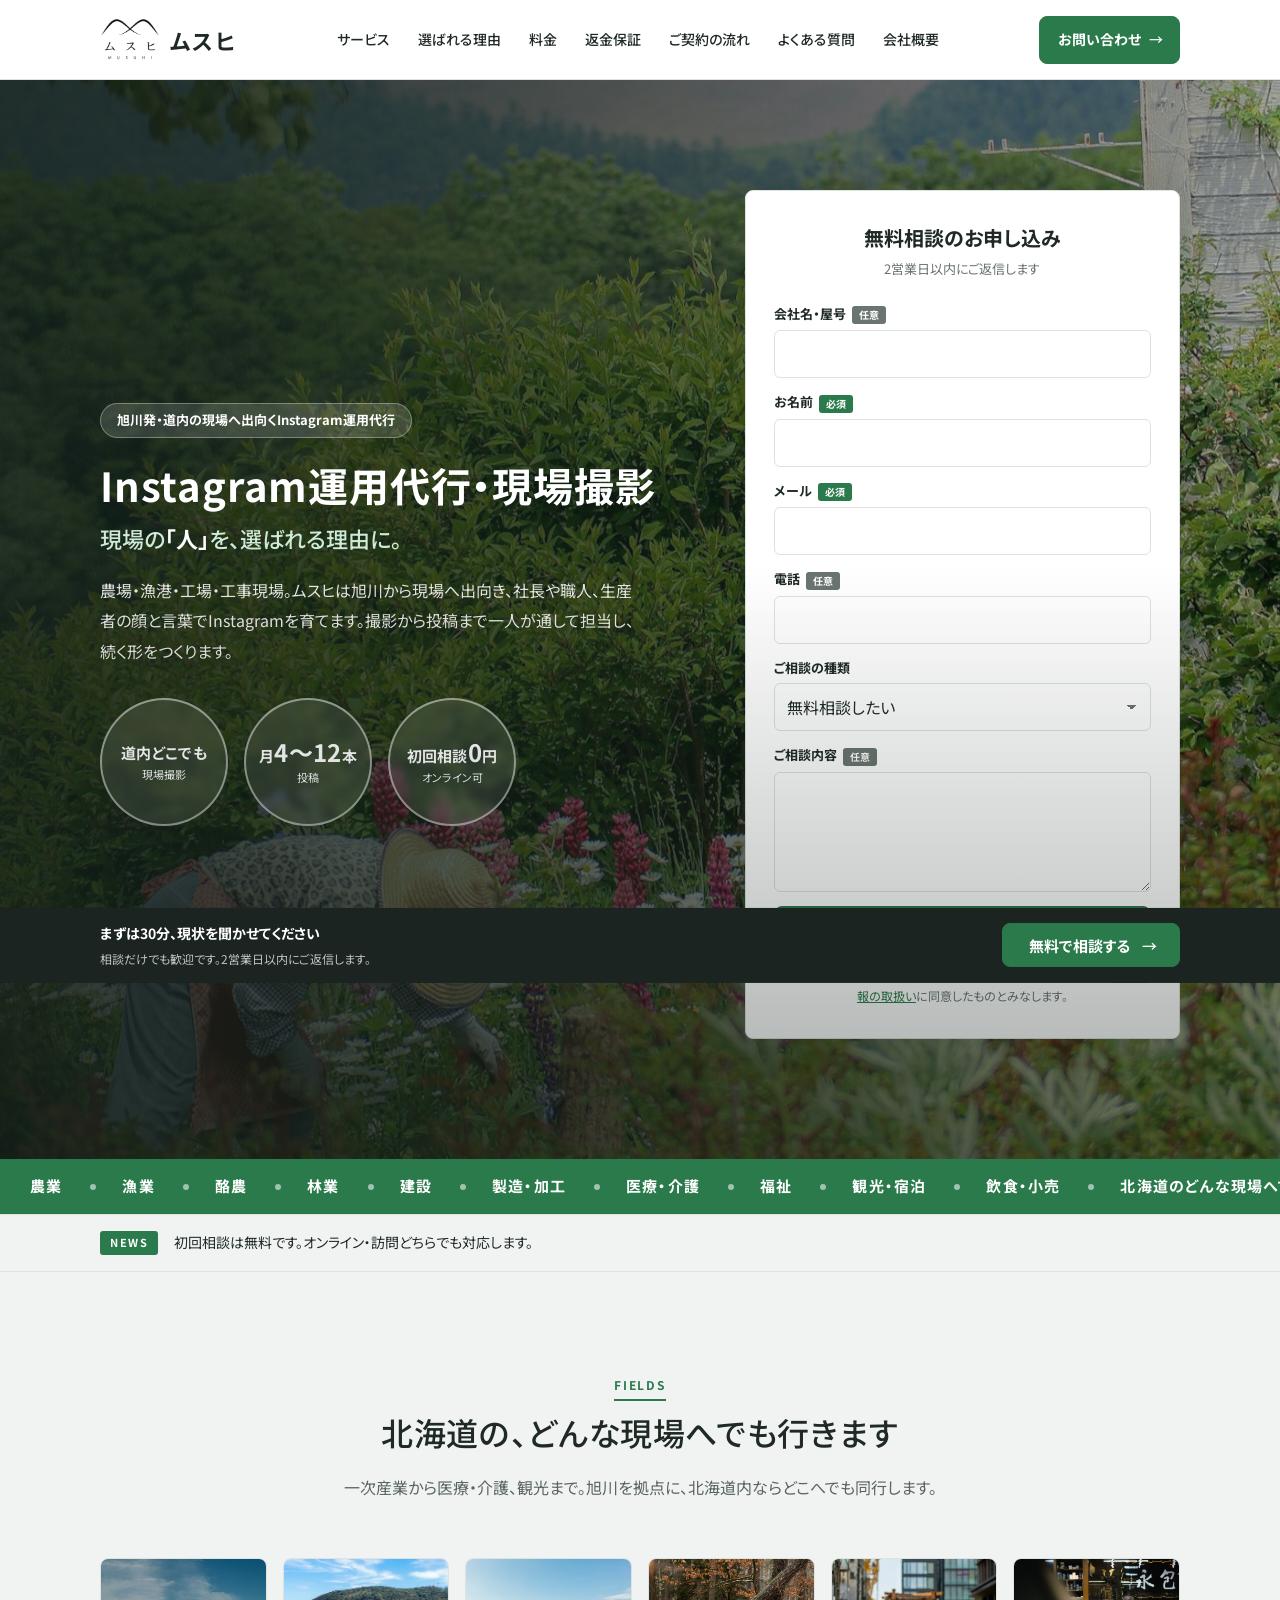
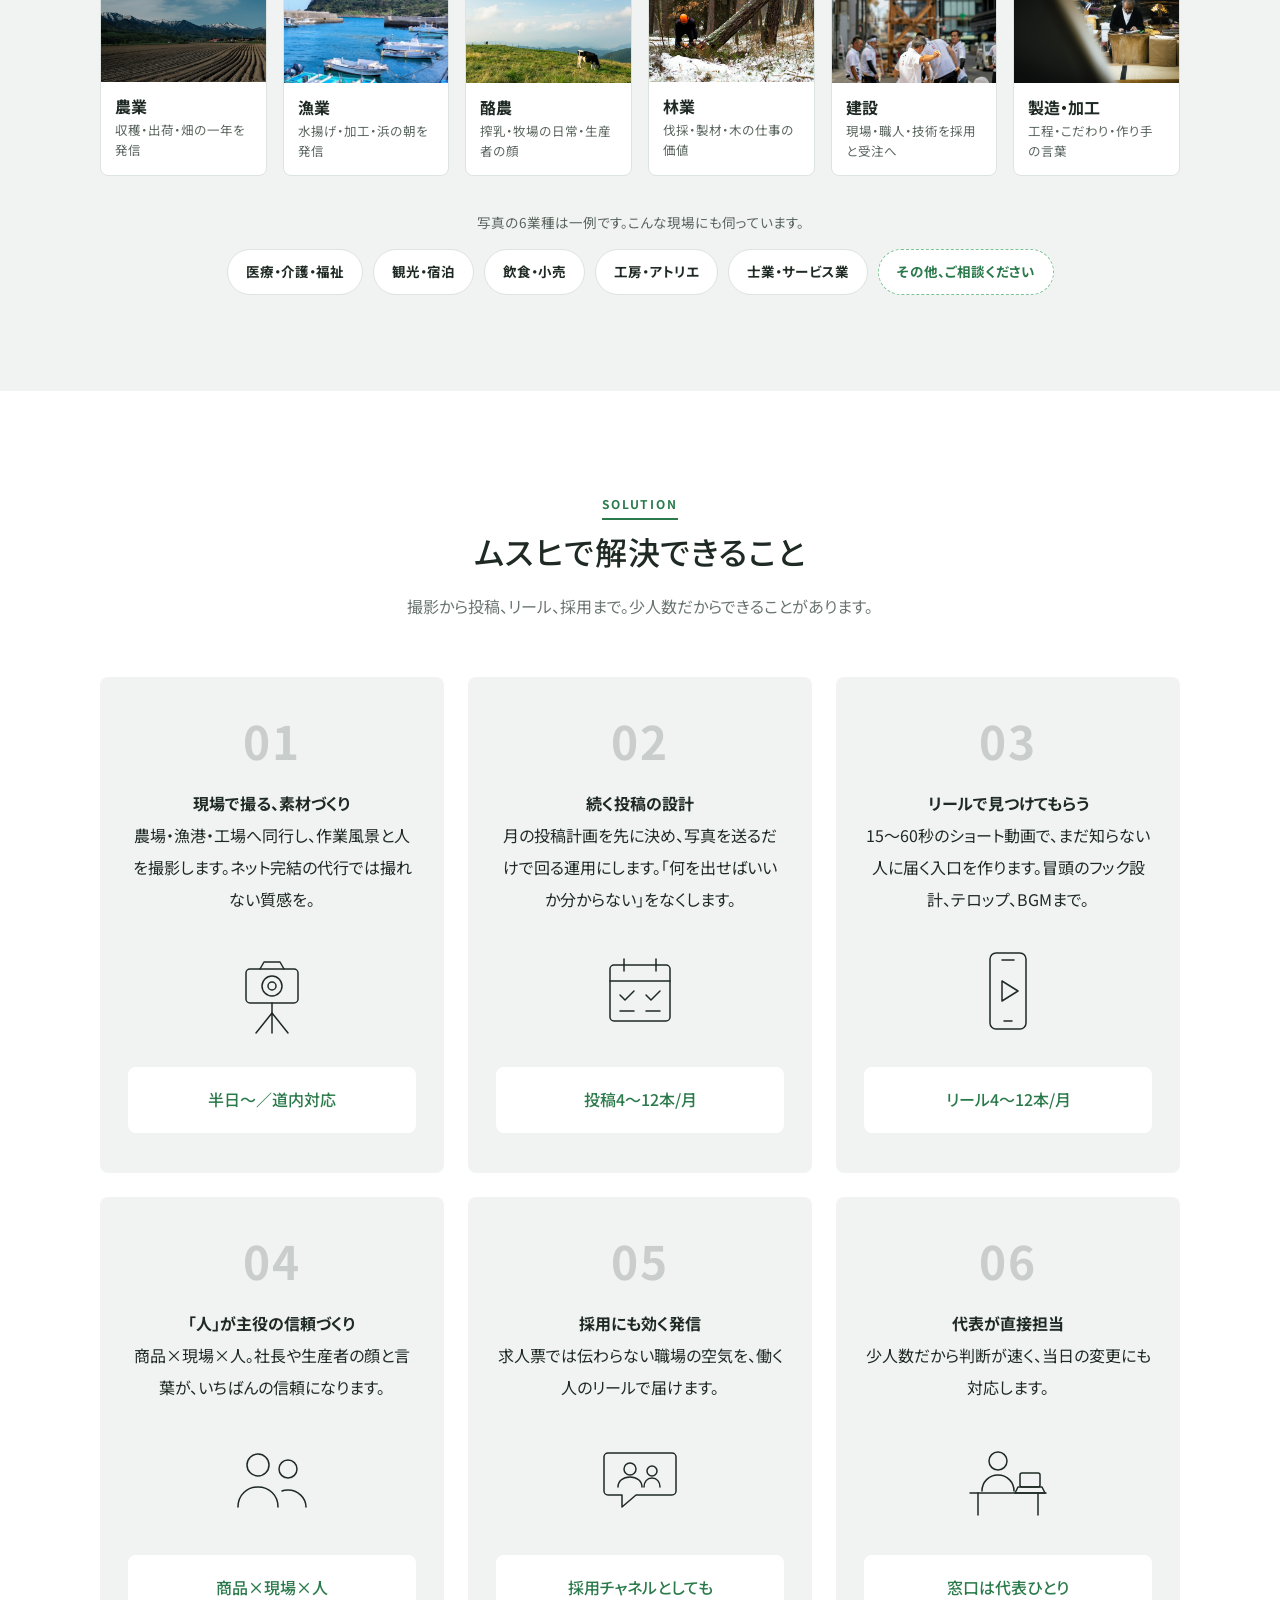
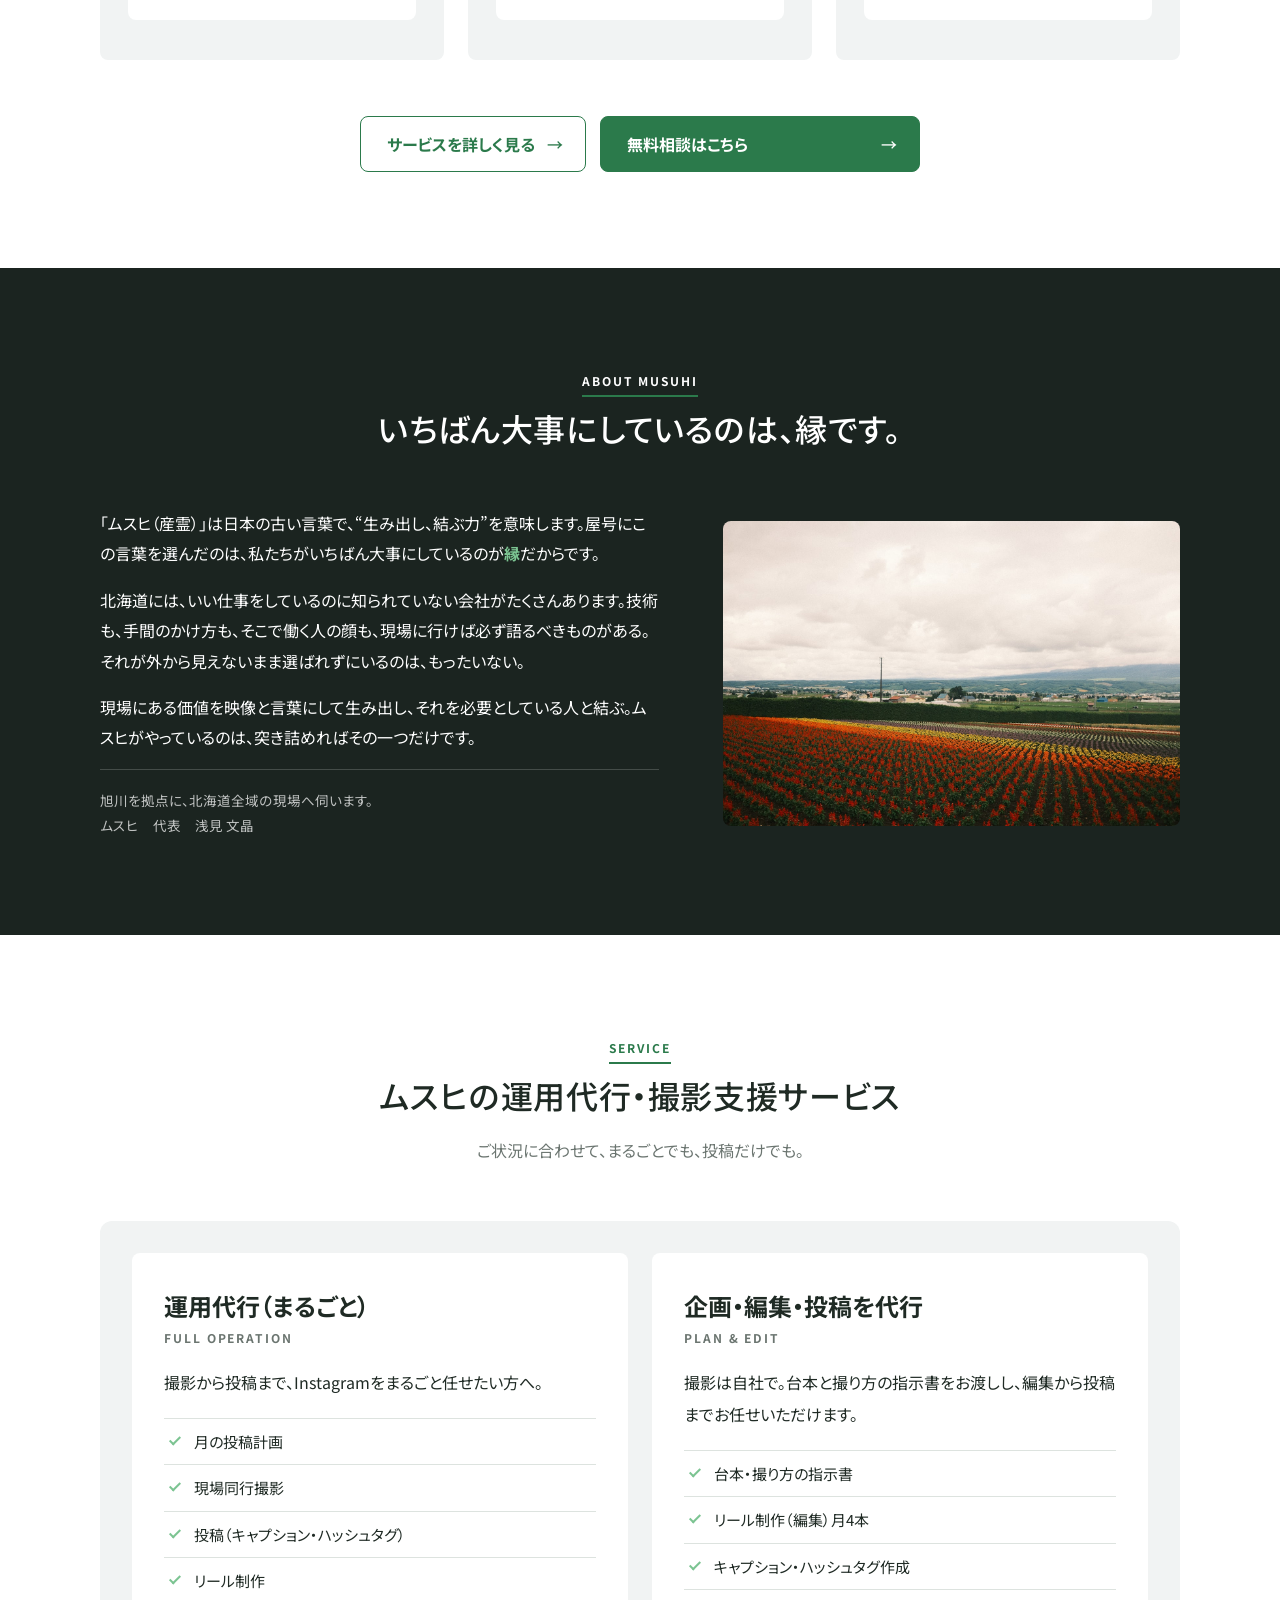
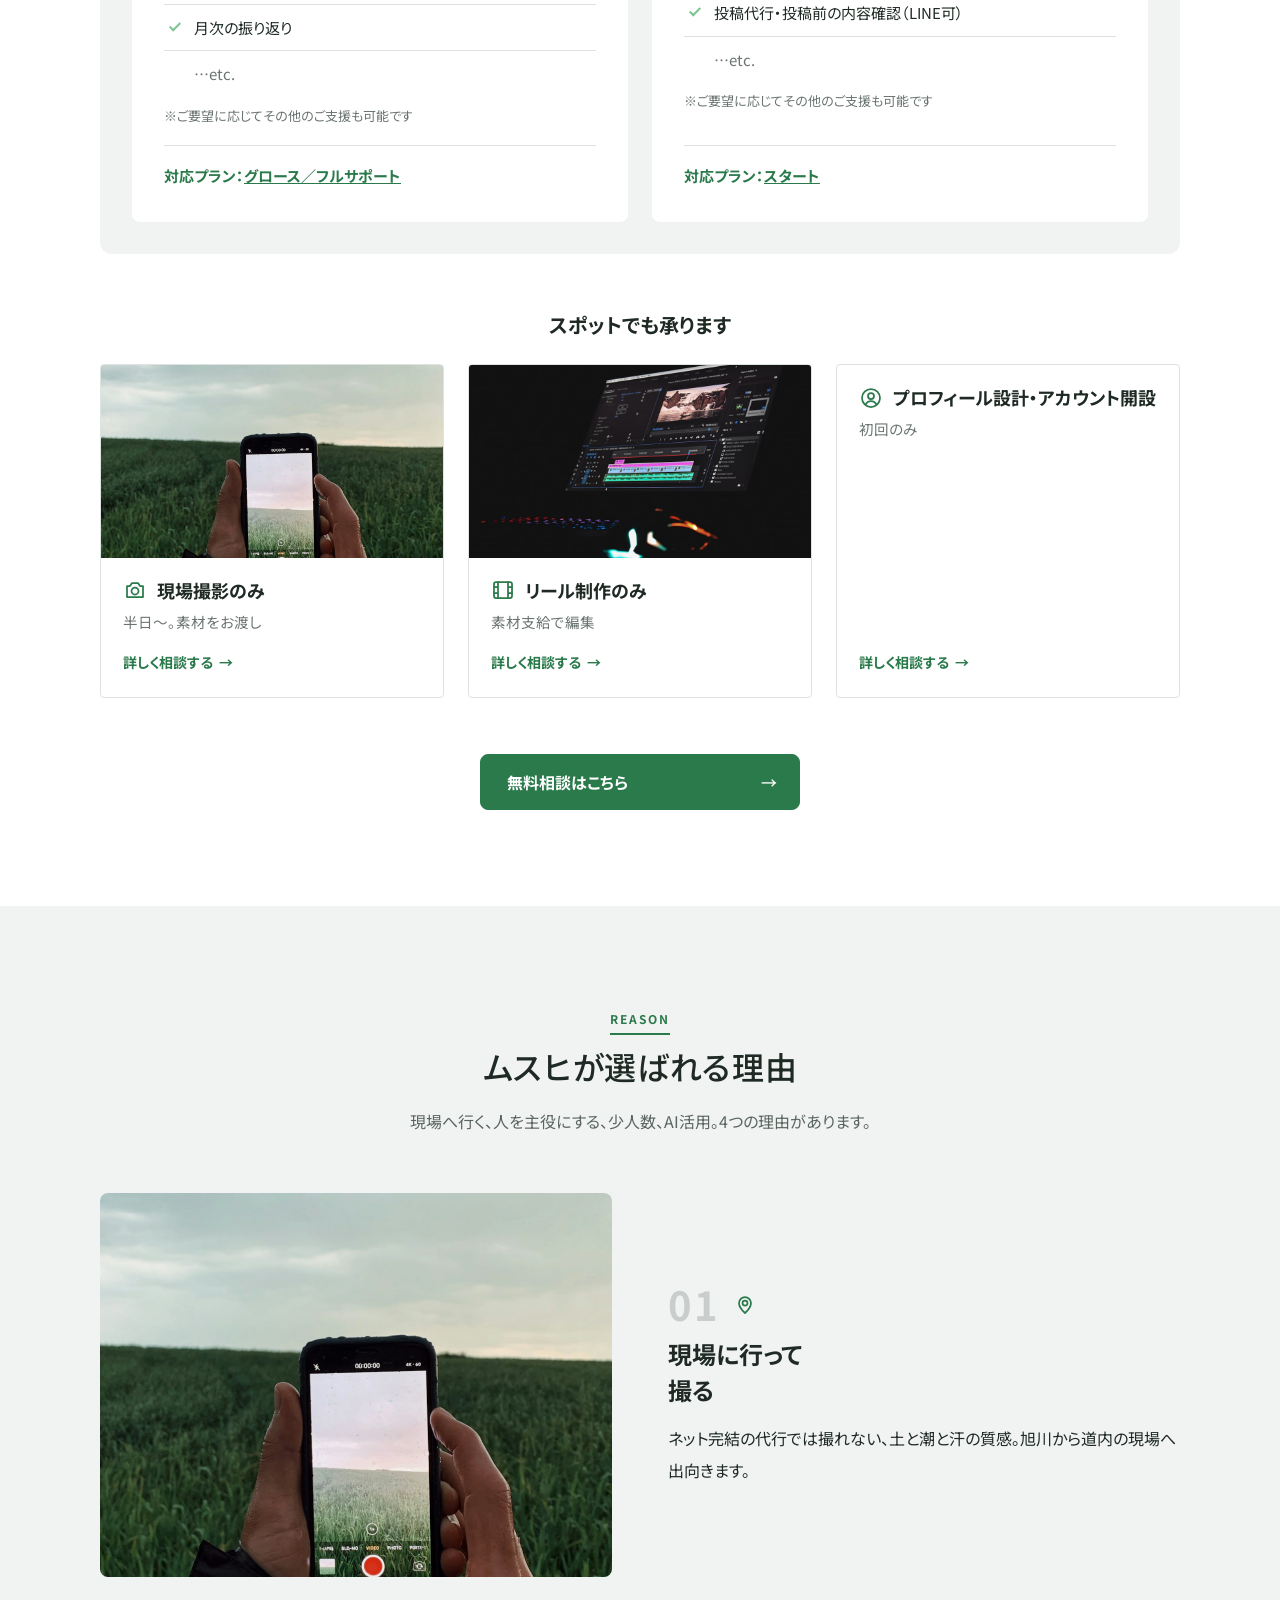
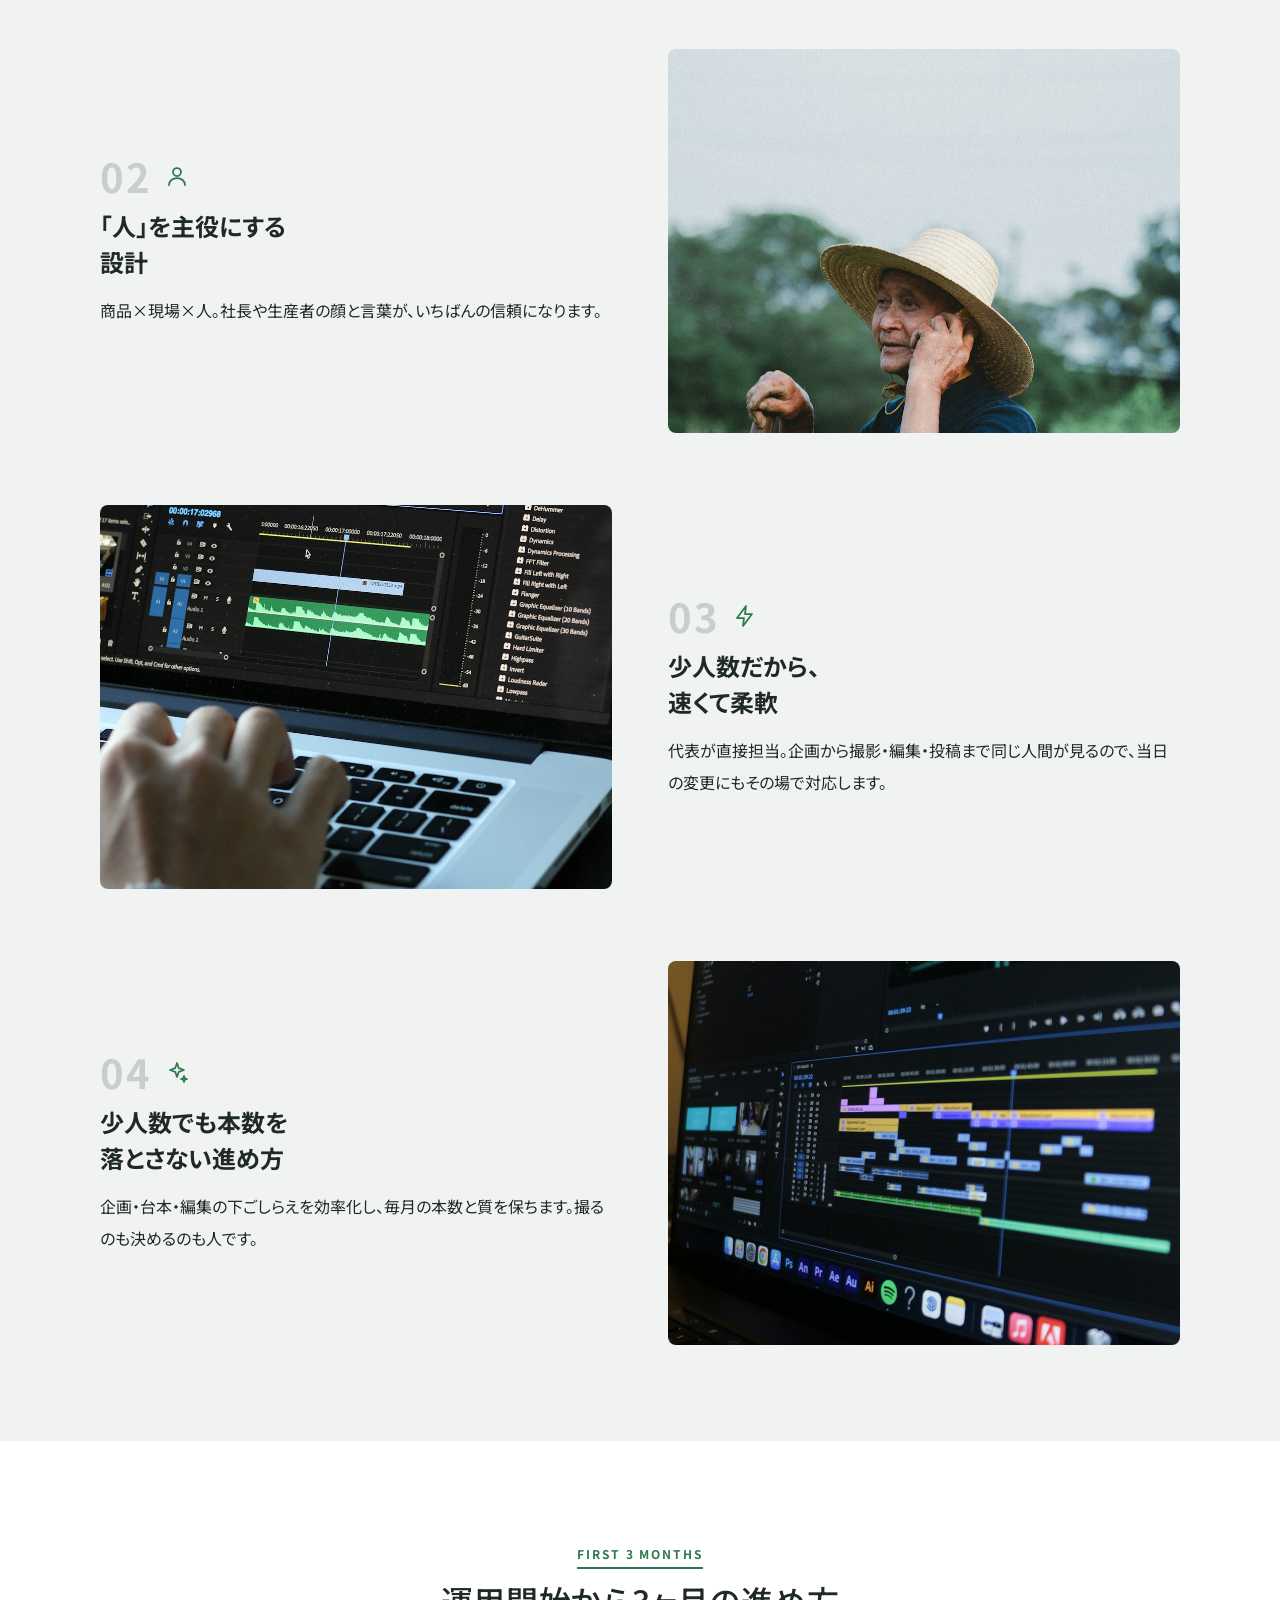
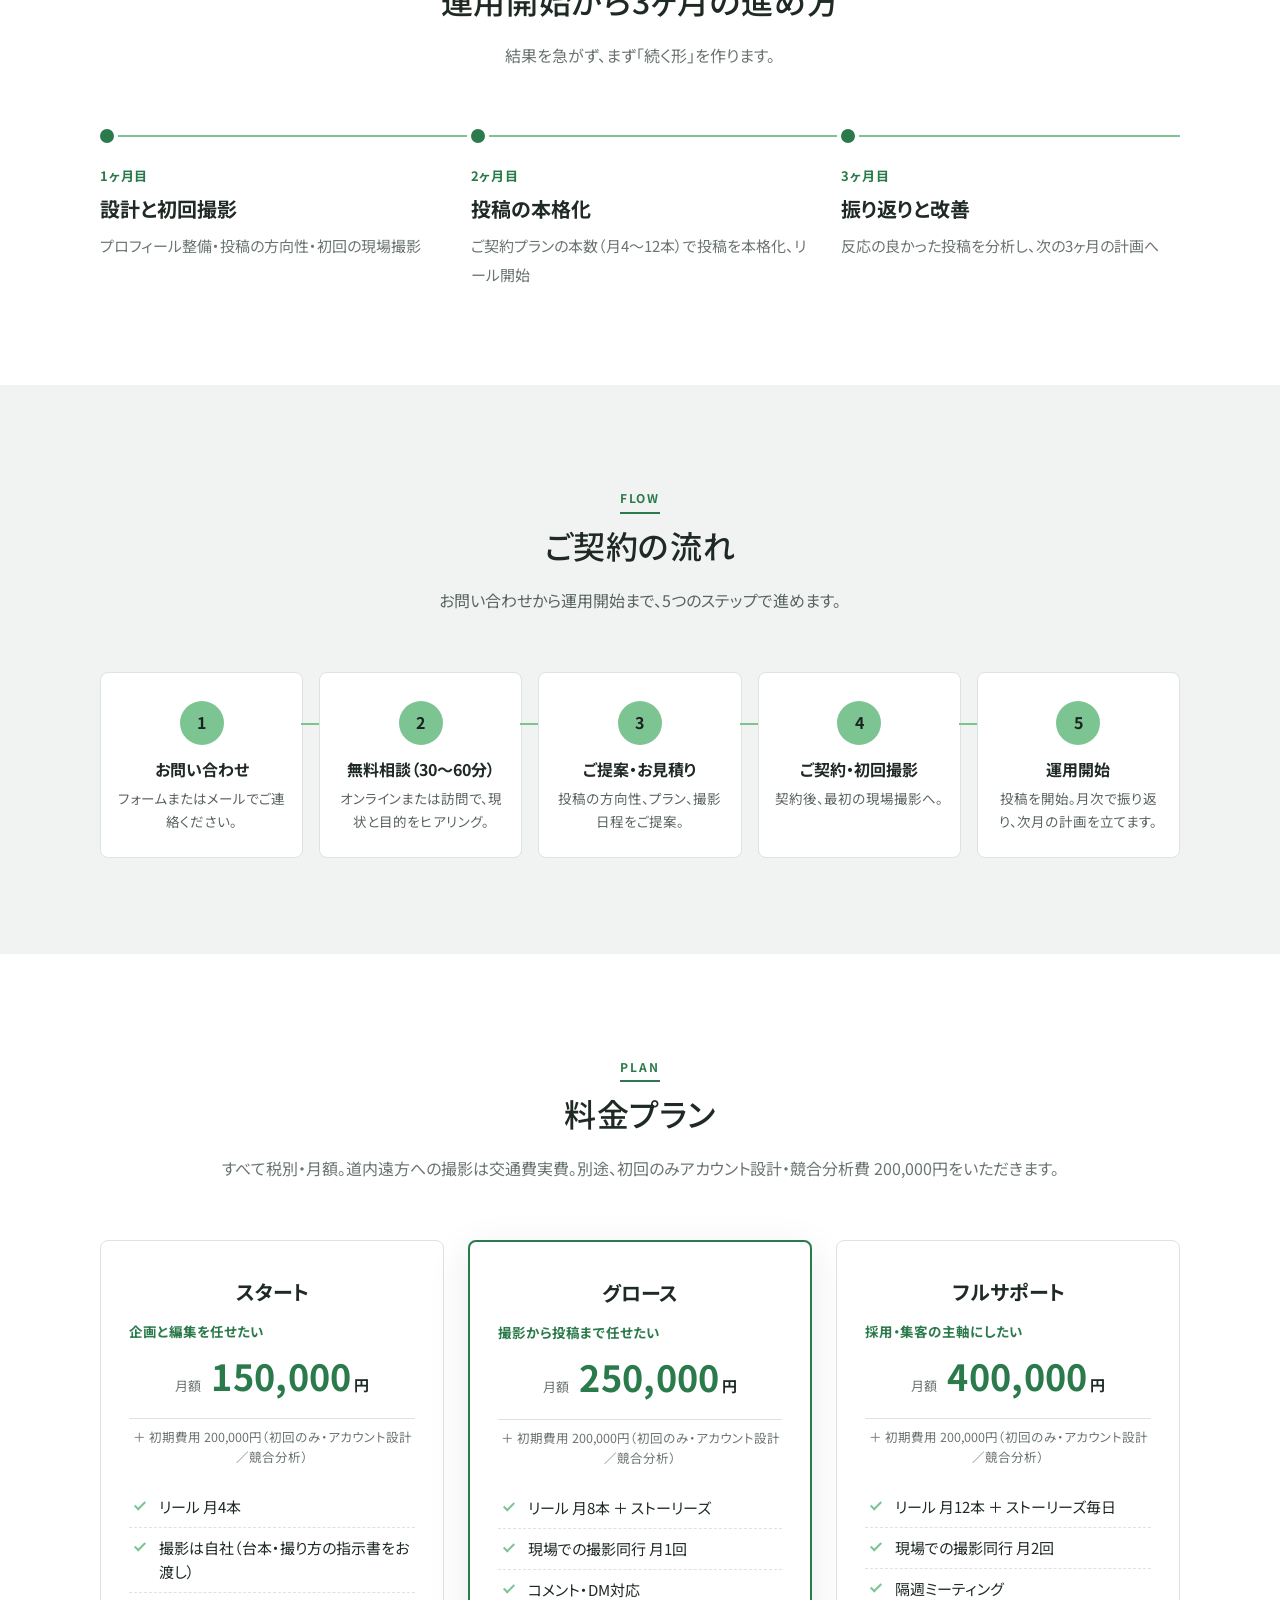
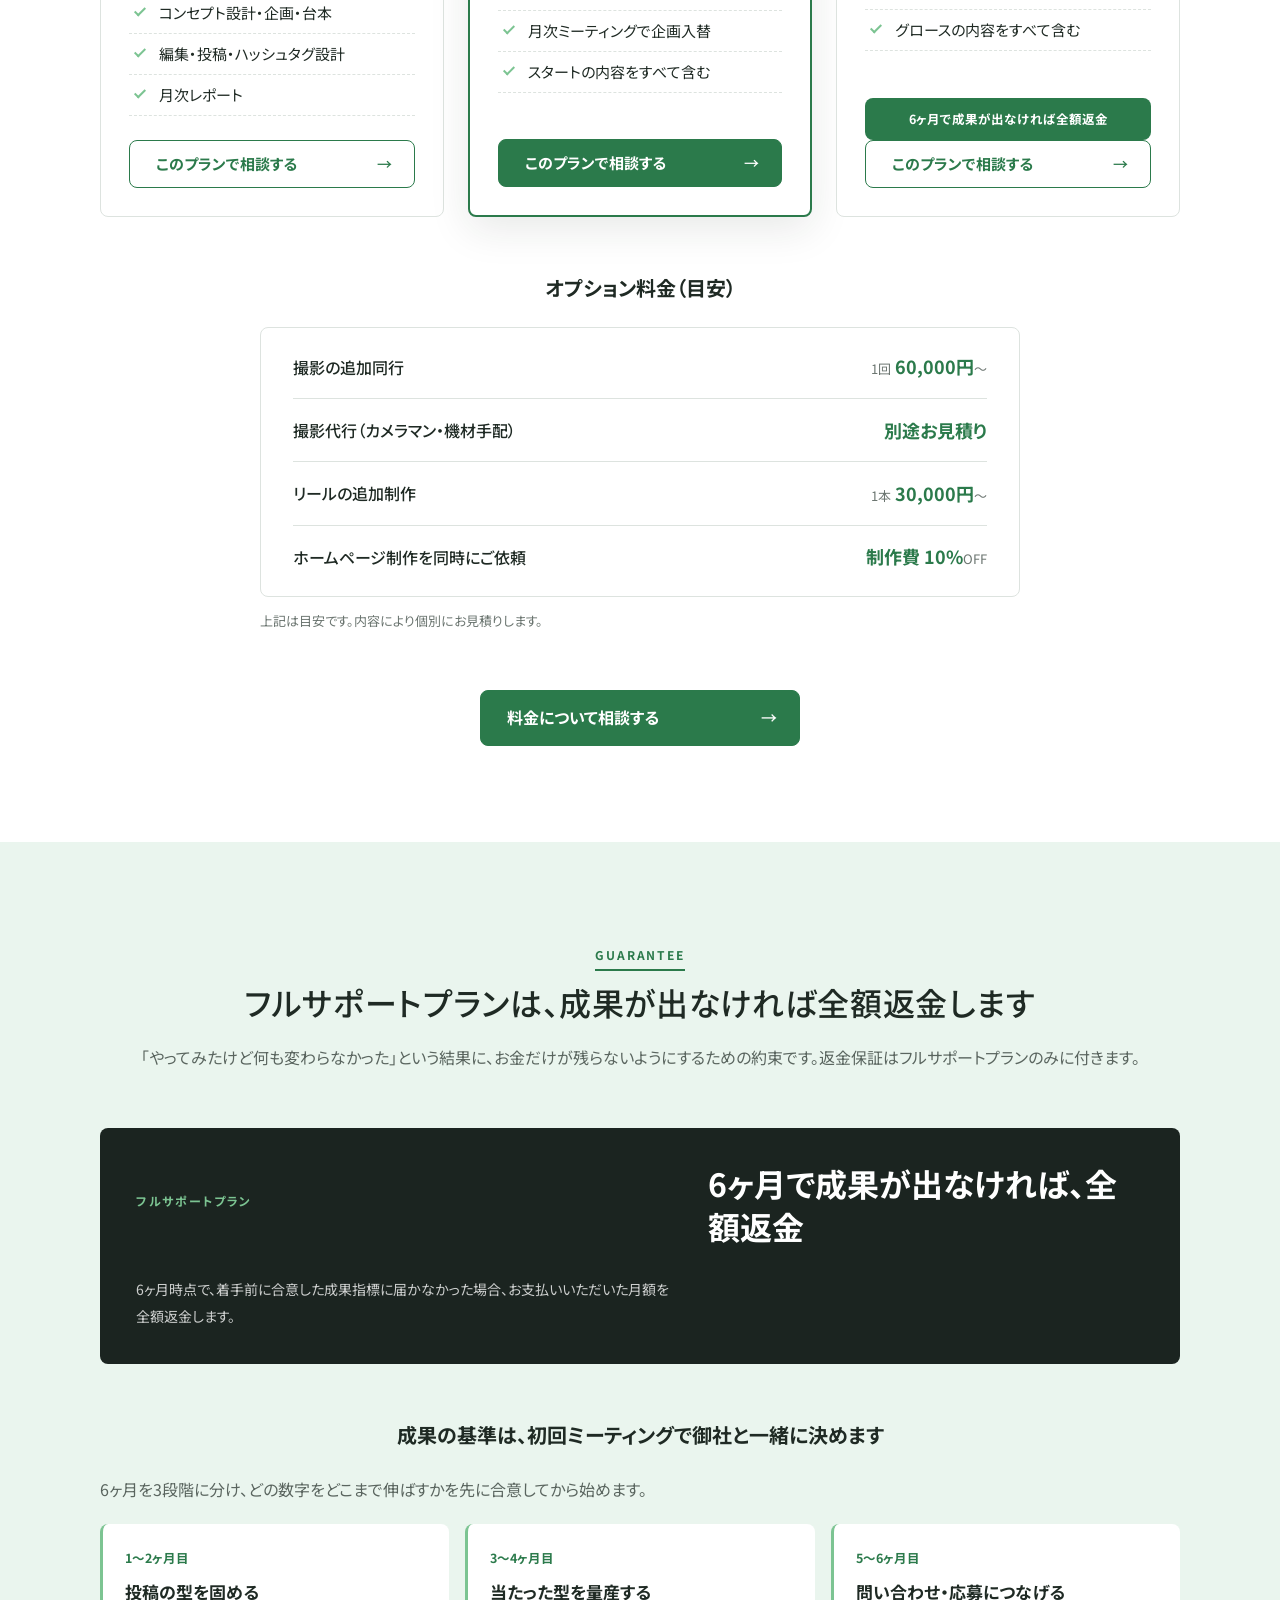
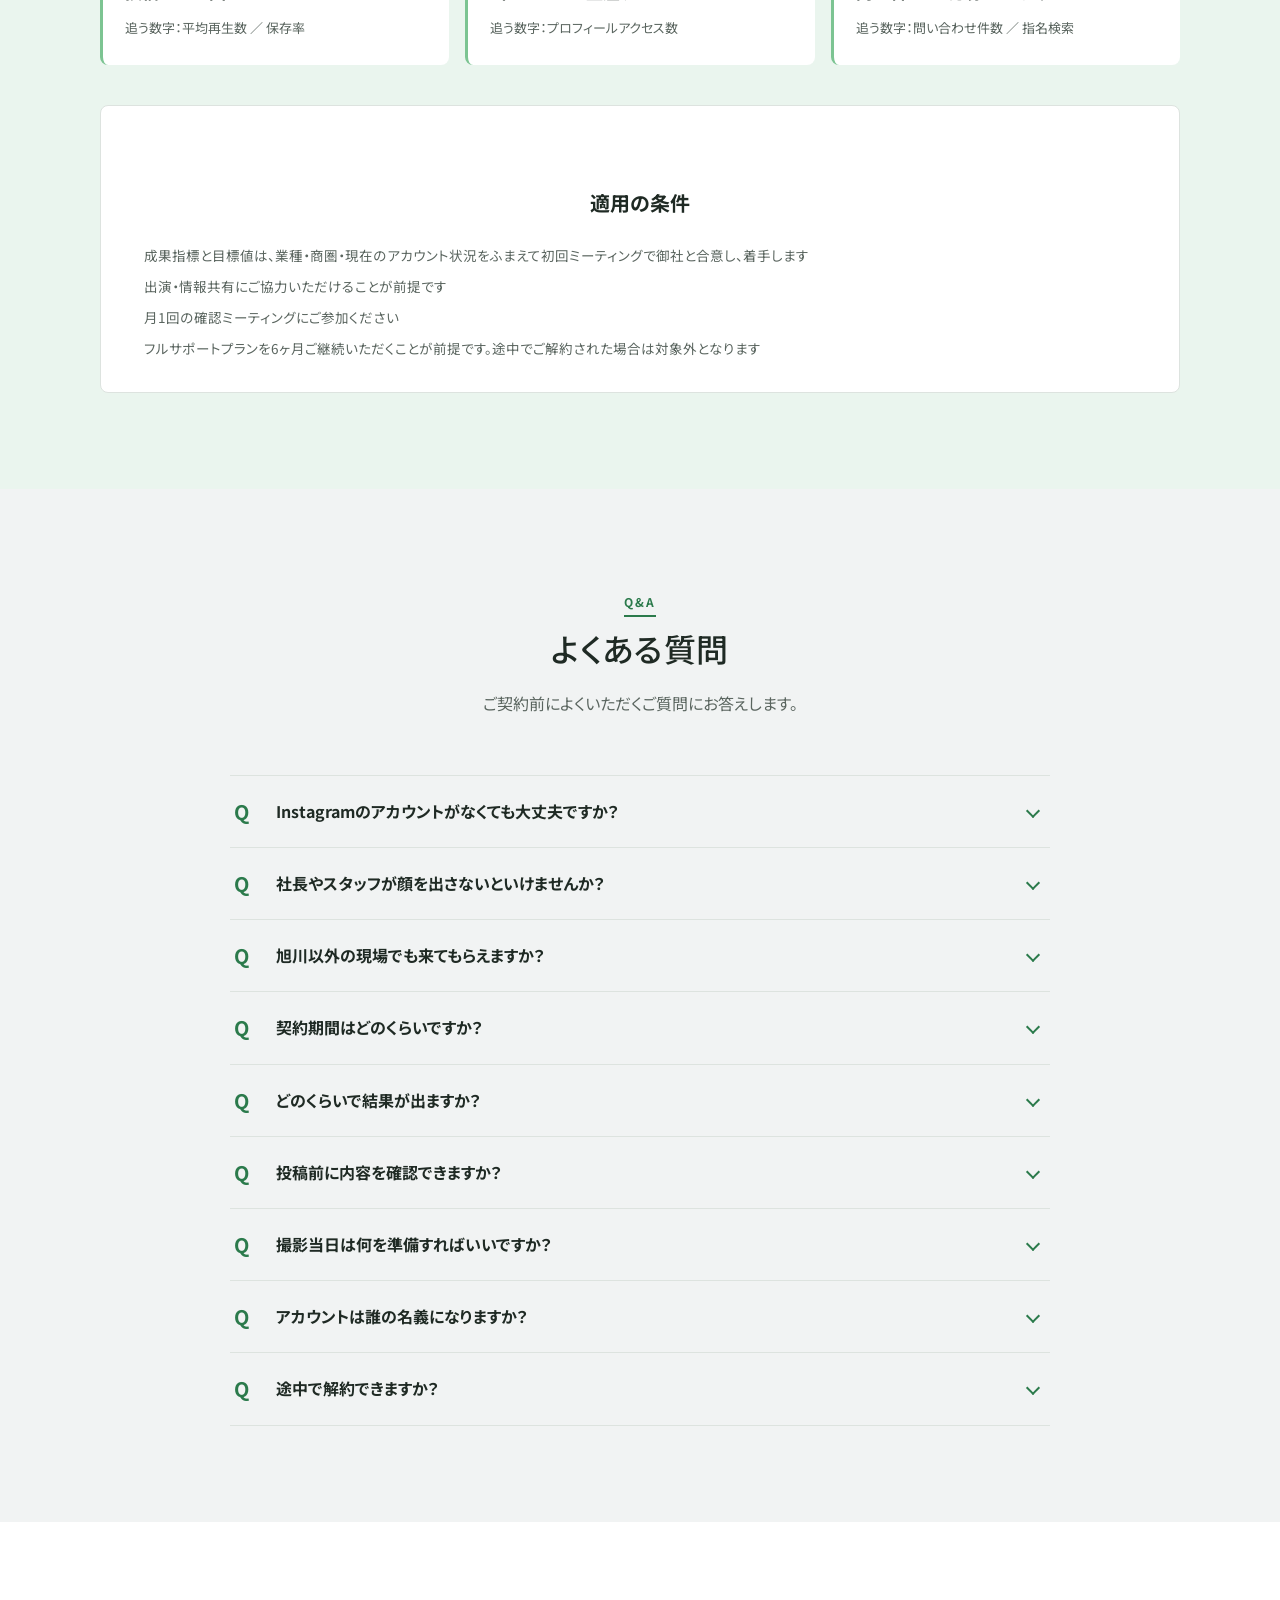
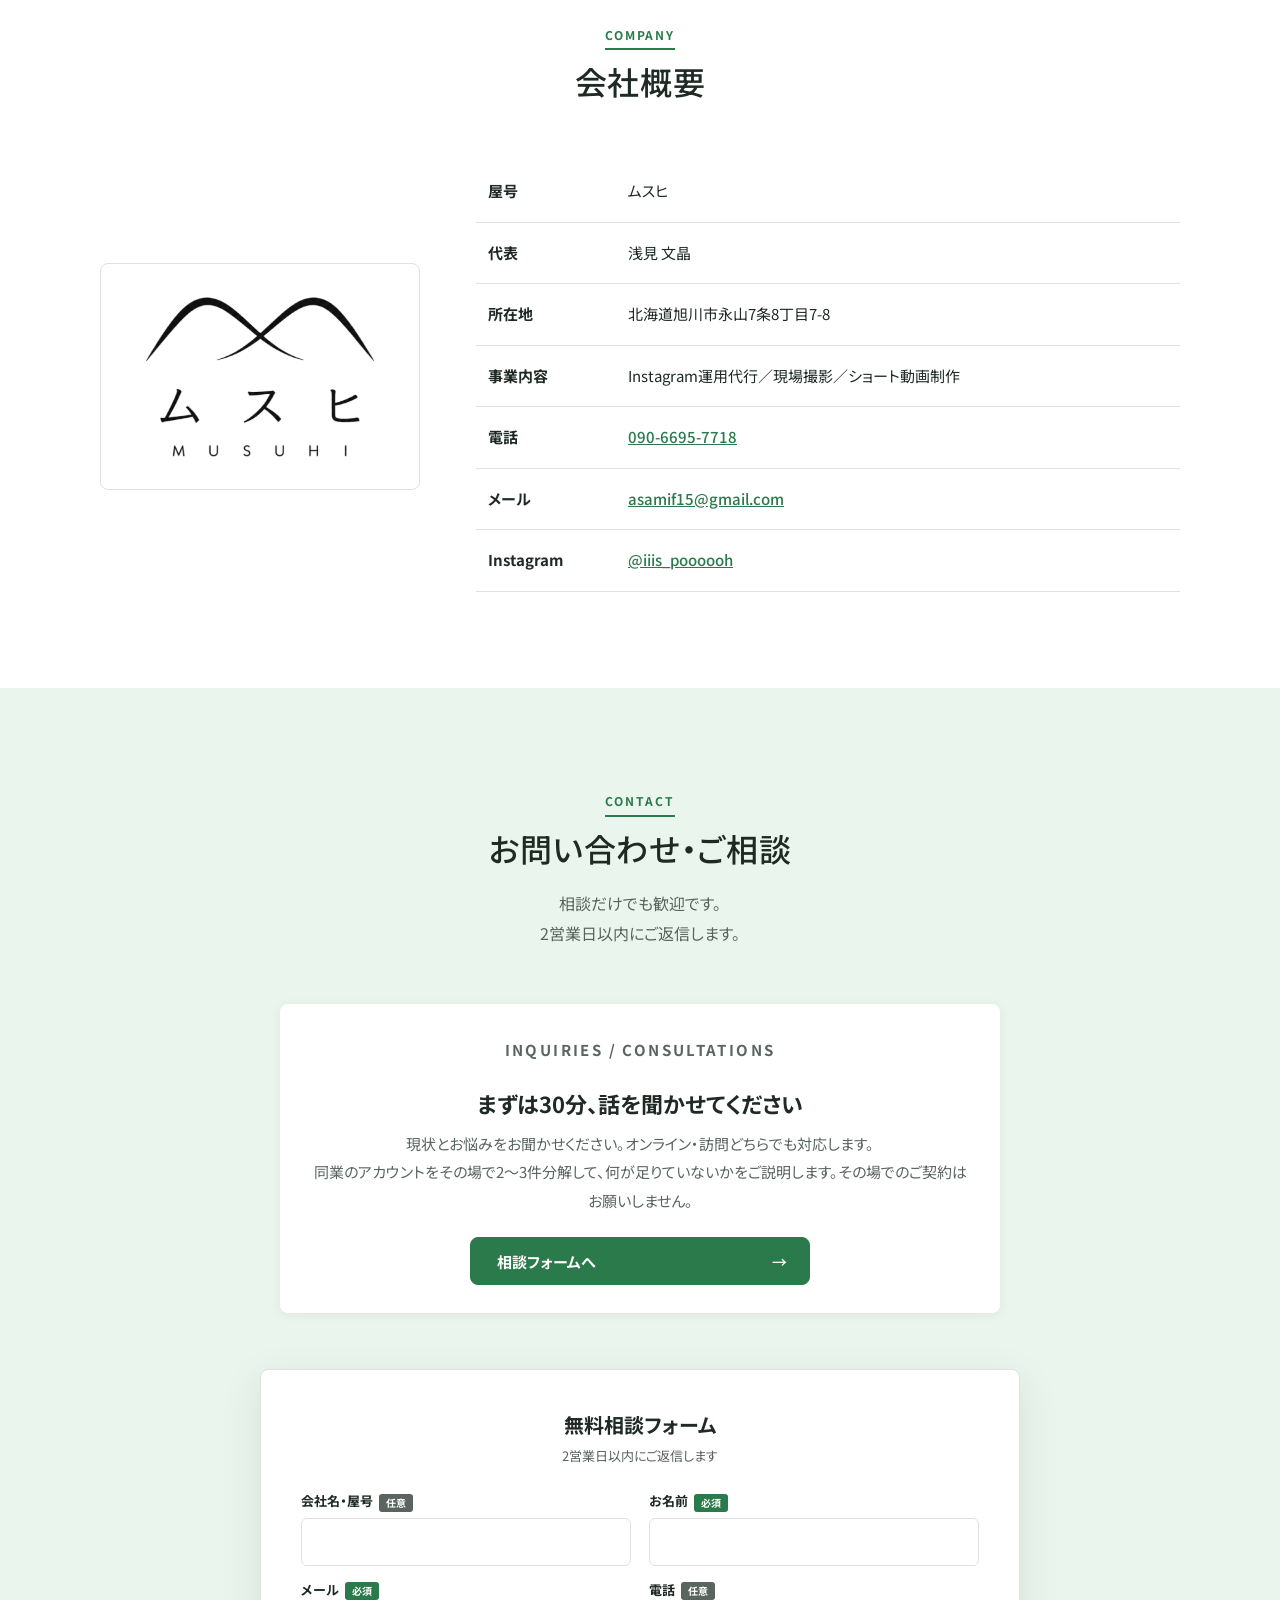
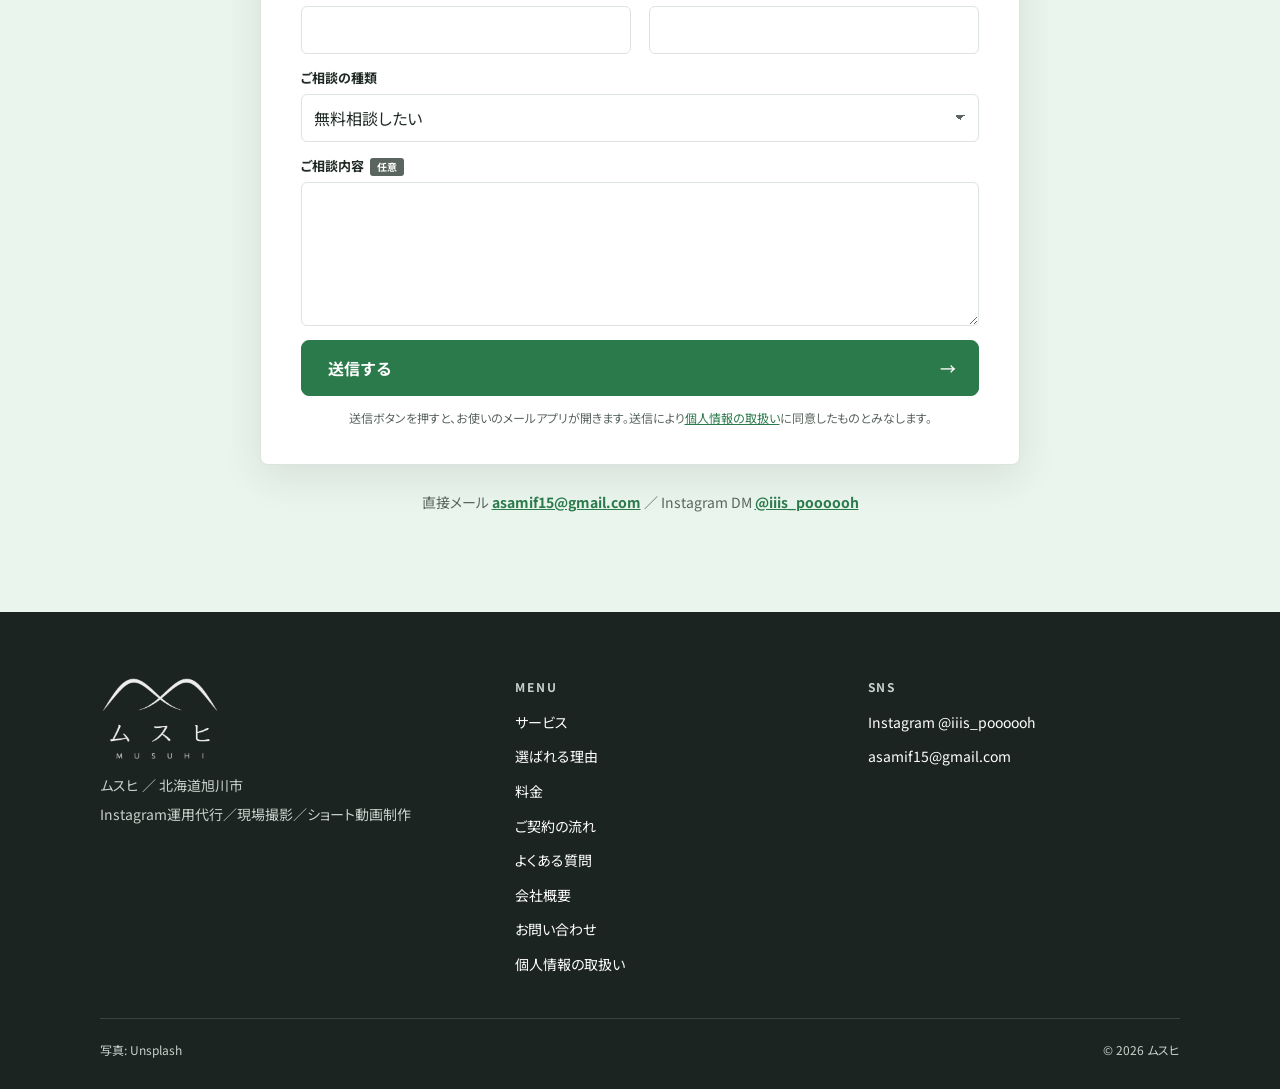
==== commit b65255d5: "fix: 監査指摘の一括修正（他社ドメイン削除・不適切写真差し替え・個人情報の取扱いページ新設） - 会社概要から他社ドメイン musuhi.co.jp へのリンクを削除 - 北海道に見えない写真（h" ====
--- a/company/index.html
+++ b/company/index.html
@@ -4,6 +4,14 @@
 <meta charset="utf-8">
 <title>ムスヒ ｜ Instagram運用代行・現場撮影（旭川）</title>
 <meta name="viewport" content="width=device-width, initial-scale=1">
+<meta name="description" content="旭川発。農場・漁港・工場・工事現場へ出向いて撮る、Instagram運用代行。現場の「人」を、選ばれる理由に。初回相談無料。">
+<meta property="og:title" content="ムスヒ ｜ Instagram運用代行・現場撮影（旭川）">
+<meta property="og:description" content="旭川発。農場・漁港・工場・工事現場へ出向いて撮る、Instagram運用代行。現場の「人」を、選ばれる理由に。初回相談無料。">
+<meta property="og:image" content="https://nakajimaakimasa-cpu.github.io/musuhi-lab/company/img/about_hokkaido.jpg">
+<meta property="og:type" content="website">
+<meta property="og:url" content="https://nakajimaakimasa-cpu.github.io/musuhi-lab/company/">
+<link rel="canonical" href="https://nakajimaakimasa-cpu.github.io/musuhi-lab/company/">
+<link rel="icon" href="img/logo.png" type="image/png">
 <link rel="stylesheet" href="assets/site.css">
 </head>
 <body>
@@ -39,14 +47,14 @@
   <!-- 1. HERO -->
   <section id="hero" class="hero" aria-labelledby="hero-title">
     <div class="hero-bg" aria-hidden="true">
-      <img src="img/hero2.jpg" alt="" width="1800" height="2400" loading="eager" fetchpriority="high">
+      <img src="img/hero.jpg" alt="" width="1400" height="2100" loading="eager" fetchpriority="high">
     </div>
     <div class="container hero-grid">
       <div class="hero-copy">
         <p class="chip">旭川発・道内の現場へ出向くInstagram運用代行</p>
         <h1 id="hero-title">Instagram運用代行・現場撮影</h1>
         <p class="hero-sub">現場の<b>「人」</b>を、選ばれる理由に。</p>
-        <p class="lead">農場・漁港・工場・工事現場。ムスヒは旭川から現場へ出向き、社長や職人、生産者の顔と言葉でInstagramを育てます。撮影から投稿まで、少人数だから速く・安く・柔軟に。</p>
+        <p class="lead">農場・漁港・工場・工事現場。ムスヒは旭川から現場へ出向き、社長や職人、生産者の顔と言葉でInstagramを育てます。撮影から投稿まで一人が通して担当し、続く形をつくります。</p>
         <ul class="fact-badges" aria-label="サービスの事実">
           <li><span class="badge-big">道内どこでも</span><span class="badge-small">現場撮影</span></li>
           <li><span class="badge-big">月<em>4〜12</em>本</span><span class="badge-small">投稿</span></li>
@@ -54,7 +62,7 @@
         </ul>
       </div>
       <div class="hero-form-wrap">
-        <form class="card-form" data-lead-form aria-labelledby="hero-form-title" novalidate>
+        <form class="card-form" data-lead-form aria-labelledby="hero-form-title" novalidate action="#" method="post">
           <p class="form-title" id="hero-form-title">無料相談のお申し込み</p>
           <p class="form-lead">2営業日以内にご返信します</p>
           <div class="field-pair">
@@ -93,6 +101,7 @@
           </div>
           <button class="btn btn-fill btn-block" type="submit">送信する<span class="arrow" aria-hidden="true">→</span></button>
           <p class="form-status" role="status" aria-live="polite"></p>
+          <p class="form-note">送信ボタンを押すと、お使いのメールアプリが開きます。送信により<a href="privacy/">個人情報の取扱い</a>に同意したものとみなします。</p>
         </form>
       </div>
     </div>
@@ -190,7 +199,7 @@
             <p>15〜60秒のショート動画で、まだ知らない人に届く入口を作ります。冒頭のフック設計、テロップ、BGMまで。</p>
           </div>
           <span class="sol-icon" aria-hidden="true"><svg viewBox="0 0 96 96" fill="none" stroke="currentColor" stroke-width="1.5" stroke-linecap="round" stroke-linejoin="round" focusable="false"><rect x="30" y="10" width="36" height="76" rx="6"/><path d="M42 17h12"/><path d="M42 38l16 10-16 10z"/><path d="M44 78h8"/></svg></span>
-          <p class="sol-fact">リール2〜4本/月</p>
+          <p class="sol-fact">リール4〜12本/月</p>
         </li>
         <li class="sol-card">
           <span class="sol-num" aria-hidden="true">04</span>
@@ -214,10 +223,10 @@
           <span class="sol-num" aria-hidden="true">06</span>
           <div class="sol-text">
             <h3>代表が直接担当</h3>
-            <p>少人数だから、速く・安く・柔軟に。当日の変更にも対応します。</p>
+            <p>少人数だから判断が速く、当日の変更にも対応します。</p>
           </div>
           <span class="sol-icon" aria-hidden="true"><svg viewBox="0 0 96 96" fill="none" stroke="currentColor" stroke-width="1.5" stroke-linecap="round" stroke-linejoin="round" focusable="false"><circle cx="38" cy="30" r="9"/><path d="M22 60c0-9 7-16 16-16s16 7 16 16"/><rect x="60" y="42" width="20" height="14" rx="2"/><path d="M58 56h24l3 6H55z"/><path d="M10 62h76"/><path d="M18 62v22M78 62v22"/></svg></span>
-          <p class="sol-fact">大手代行の数分の一の価格帯</p>
+          <p class="sol-fact">窓口は代表ひとり</p>
         </li>
       </ol>
       <div class="section-cta section-cta-pair">
@@ -273,14 +282,14 @@
           <p class="service-plan">対応プラン：<a href="#pricing">グロース／フルサポート</a></p>
         </article>
         <article class="service-card">
-          <h3>投稿代行（素材支給）</h3>
-          <p class="service-en">POSTING ONLY</p>
-          <p class="service-desc">写真はあるので、企画と投稿を任せたい方へ。</p>
+          <h3>企画・編集・投稿を代行</h3>
+          <p class="service-en">PLAN &amp; EDIT</p>
+          <p class="service-desc">撮影は自社で。台本と撮り方の指示書をお渡しし、編集から投稿までお任せいただけます。</p>
           <ul class="checklist">
-            <li>月の投稿計画</li>
+            <li>台本・撮り方の指示書</li>
+            <li>リール制作（編集）月4本</li>
             <li>キャプション・ハッシュタグ作成</li>
-            <li>投稿代行</li>
-            <li>投稿前の内容確認（LINE可）</li>
+            <li>投稿代行・投稿前の内容確認（LINE可）</li>
             <li class="etc">…etc.</li>
           </ul>
           <p class="service-note">※ご要望に応じてその他のご支援も可能です</p>
@@ -290,7 +299,7 @@
       <h3 class="sub-head">スポットでも承ります</h3>
       <ul class="spot-grid">
         <li class="spot-card">
-          <figure class="spot-photo"><img src="img/spot_shoot.jpg" alt="スマートフォンで農場を撮影しているところ" width="1000" height="1500" loading="lazy"></figure>
+          <figure class="spot-photo"><img src="img/r1_filming.jpg" alt="スマートフォンで畑を撮影しているところ" width="1200" height="1600" loading="lazy"></figure>
           <div class="spot-body">
             <div class="spot-title">
               <span class="spot-icon" aria-hidden="true"><svg width="24" height="24" viewBox="0 0 24 24" fill="none" stroke="currentColor" stroke-width="1.75" stroke-linecap="round" stroke-linejoin="round" focusable="false"><path d="M4 8h3l2-3h6l2 3h3v11H4z"/><circle cx="12" cy="13" r="3.5"/></svg></span>
@@ -312,7 +321,6 @@
           </div>
         </li>
         <li class="spot-card">
-          <figure class="spot-photo"><img src="img/spot_profile.jpg" alt="スマートフォンに表示されたInstagramのフィード" width="1000" height="1250" loading="lazy"></figure>
           <div class="spot-body">
             <div class="spot-title">
               <span class="spot-icon" aria-hidden="true"><svg width="24" height="24" viewBox="0 0 24 24" fill="none" stroke="currentColor" stroke-width="1.75" stroke-linecap="round" stroke-linejoin="round" focusable="false"><circle cx="12" cy="12" r="9"/><circle cx="12" cy="10" r="3"/><path d="M6.5 18.5c1.2-2.3 3.2-3.5 5.5-3.5s4.3 1.2 5.5 3.5"/></svg></span>
@@ -367,8 +375,8 @@
               <span class="reason-num" aria-hidden="true">03</span>
               <span class="reason-icon" aria-hidden="true"><svg width="24" height="24" viewBox="0 0 24 24" fill="none" stroke="currentColor" stroke-width="1.75" stroke-linecap="round" stroke-linejoin="round" focusable="false"><path d="M13 2 4 14h7l-1 8 9-12h-7z"/></svg></span>
             </div>
-            <h3>少人数だから、<br>速い・安い・柔軟</h3>
-            <p>代表が直接担当。大手代行（月額50万円〜が相場）の数分の一の価格帯で、当日の変更にも対応します。</p>
+            <h3>少人数だから、<br>速くて柔軟</h3>
+            <p>代表が直接担当。企画から撮影・編集・投稿まで同じ人間が見るので、当日の変更にもその場で対応します。</p>
           </div>
         </li>
         <li class="reason">
@@ -378,8 +386,8 @@
               <span class="reason-num" aria-hidden="true">04</span>
               <span class="reason-icon" aria-hidden="true"><svg width="24" height="24" viewBox="0 0 24 24" fill="none" stroke="currentColor" stroke-width="1.75" stroke-linecap="round" stroke-linejoin="round" focusable="false"><path d="M12 3l1.8 5.2L19 10l-5.2 1.8L12 17l-1.8-5.2L5 10l5.2-1.8z"/><path d="M19 16l.8 2.2L22 19l-2.2.8L19 22l-.8-2.2L16 19l2.2-.8z"/></svg></span>
             </div>
-            <h3>AIで企画〜編集を<br>効率化</h3>
-            <p>企画出し・台本・編集にAIを使い、月額を抑えながら本数を確保します。</p>
+            <h3>少人数でも本数を<br>落とさない進め方</h3>
+            <p>企画・台本・編集の下ごしらえを効率化し、毎月の本数と質を保ちます。撮るのも決めるのも人です。</p>
           </div>
         </li>
       </ol>
@@ -403,7 +411,7 @@
         <li class="tl-item">
           <span class="tl-month">2ヶ月目</span>
           <h3>投稿の本格化</h3>
-          <p>週2〜3本のペースで投稿、リール開始</p>
+          <p>ご契約プランの本数（月4〜12本）で投稿を本格化、リール開始</p>
         </li>
         <li class="tl-item">
           <span class="tl-month">3ヶ月目</span>
@@ -460,6 +468,7 @@
               <h3>スタート</h3>
               <p class="plan-target">企画と編集を任せたい</p>
               <p class="price"><span class="price-label">月額</span> <span class="price-num">150,000</span><span class="price-unit">円</span></p>
+              <p class="price-init">＋ 初期費用 200,000円（初回のみ・アカウント設計／競合分析）</p>
               <ul class="plan-list">
                 <li>リール 月4本</li>
                 <li>撮影は自社（台本・撮り方の指示書をお渡し）</li>
@@ -473,6 +482,7 @@
               <h3>グロース</h3>
               <p class="plan-target">撮影から投稿まで任せたい</p>
               <p class="price"><span class="price-label">月額</span> <span class="price-num">250,000</span><span class="price-unit">円</span></p>
+              <p class="price-init">＋ 初期費用 200,000円（初回のみ・アカウント設計／競合分析）</p>
               <ul class="plan-list">
                 <li>リール 月8本 ＋ ストーリーズ</li>
                 <li>現場での撮影同行 月1回</li>
@@ -486,10 +496,10 @@
               <h3>フルサポート</h3>
               <p class="plan-target">採用・集客の主軸にしたい</p>
               <p class="price"><span class="price-label">月額</span> <span class="price-num">400,000</span><span class="price-unit">円</span></p>
+              <p class="price-init">＋ 初期費用 200,000円（初回のみ・アカウント設計／競合分析）</p>
               <ul class="plan-list">
                 <li>リール 月12本 ＋ ストーリーズ毎日</li>
                 <li>現場での撮影同行 月2回</li>
-                <li>TikTok・YouTubeショートへ転用</li>
                 <li>隔週ミーティング</li>
                 <li>グロースの内容をすべて含む</li>
               </ul>
@@ -568,7 +578,11 @@
         </details>
         <details class="faq-item">
           <summary><span class="faq-q" aria-hidden="true">Q</span>契約期間はどのくらいですか？</summary>
-          <div class="faq-body"><span class="faq-a" aria-hidden="true">A</span><p>投稿の型が固まるまで2〜3ヶ月が目安です。数字が大きく動きはじめるのは4ヶ月目以降という想定で設計しています。</p></div>
+          <div class="faq-body"><span class="faq-a" aria-hidden="true">A</span><p>フルサポートプランは、返金保証を6ヶ月時点で判定するため、6ヶ月からのご契約となります。スタート・グロースの契約期間は、ご相談のうえ決めます。</p></div>
+        </details>
+        <details class="faq-item">
+          <summary><span class="faq-q" aria-hidden="true">Q</span>どのくらいで結果が出ますか？</summary>
+          <div class="faq-body"><span class="faq-a" aria-hidden="true">A</span><p>投稿の型が固まるまで2〜3ヶ月が目安です。数字が大きく動きはじめるのは4ヶ月目以降という想定で設計しています。目標とする数字は初回ミーティングで擦り合わせます。</p></div>
         </details>
         <details class="faq-item">
           <summary><span class="faq-q" aria-hidden="true">Q</span>投稿前に内容を確認できますか？</summary>
@@ -584,7 +598,7 @@
         </details>
         <details class="faq-item">
           <summary><span class="faq-q" aria-hidden="true">Q</span>途中で解約できますか？</summary>
-          <div class="faq-body"><span class="faq-a" aria-hidden="true">A</span><p>フルサポートプランは返金保証を6ヶ月時点で判定するため、6ヶ月からのご契約となります。その他のプランはご相談のうえ決めさせていただきます。</p></div>
+          <div class="faq-body"><span class="faq-a" aria-hidden="true">A</span><p>ご相談のうえ決めた契約期間の満了でご解約いただけます。フルサポートプランは返金保証の判定が6ヶ月時点のため、途中で解約された場合は保証の対象外となります。</p></div>
         </details>
       </div>
     </div>
@@ -610,7 +624,6 @@
             <tr><th scope="row">電話</th><td><a href="tel:09066957718">090-6695-7718</a></td></tr>
             <tr><th scope="row">メール</th><td><a href="mailto:asamif15@gmail.com">asamif15@gmail.com</a></td></tr>
             <tr><th scope="row">Instagram</th><td><a href="https://www.instagram.com/iiis_poooooh/" target="_blank" rel="noopener">@iiis_poooooh</a></td></tr>
-                  <tr><th scope="row">ウェブサイト</th><td><a href="https://musuhi.co.jp" target="_blank" rel="noopener">https://musuhi.co.jp</a></td></tr>
           </tbody>
         </table>
       </div>
@@ -633,7 +646,7 @@
               <a class="btn btn-fill btn-block" href="#contact-form">相談フォームへ<span class="arrow" aria-hidden="true">→</span></a>
             </div>
           </div>
-      <form id="contact-form" class="card-form contact-form" data-lead-form aria-labelledby="contact-form-title" novalidate>
+      <form id="contact-form" class="card-form contact-form" data-lead-form aria-labelledby="contact-form-title" novalidate action="#" method="post">
         <p class="form-title" id="contact-form-title">無料相談フォーム</p>
         <p class="form-lead">2営業日以内にご返信します</p>
         <div class="field-pair">
@@ -672,7 +685,7 @@
         </div>
         <button class="btn btn-fill btn-block btn-lg" type="submit">送信する<span class="arrow" aria-hidden="true">→</span></button>
         <p class="form-status" role="status" aria-live="polite"></p>
-        <p class="form-note">送信ボタンを押すと、お使いのメールアプリが開きます。</p>
+        <p class="form-note">送信ボタンを押すと、お使いのメールアプリが開きます。送信により<a href="privacy/">個人情報の取扱い</a>に同意したものとみなします。</p>
       </form>
       <p class="contact-alt">直接メール <a href="mailto:asamif15@gmail.com">asamif15@gmail.com</a> ／ Instagram DM <a href="https://www.instagram.com/iiis_poooooh/" target="_blank" rel="noopener">@iiis_poooooh</a></p>
     </div>
@@ -698,6 +711,7 @@
         <li><a href="#faq">よくある質問</a></li>
         <li><a href="#company">会社概要</a></li>
         <li><a href="#contact">お問い合わせ</a></li>
+        <li><a href="privacy/">個人情報の取扱い</a></li>
       </ul>
     </nav>
     <div class="footer-sns">
--- a/company/assets/site.css
+++ b/company/assets/site.css
@@ -326,6 +326,7 @@
 .price-label{margin-right:6px;font-size:13px;color:var(--muted)}
 .price-num{font-size:36px;font-weight:700;color:var(--primary);letter-spacing:.01em}
 .price-unit{margin-left:2px;font-size:15px;font-weight:700}
+.price-init{margin:-12px 0 20px;font-size:12.5px;color:var(--muted);text-align:center;line-height:1.6}
 .plan-list{flex:1;margin-bottom:24px}
 .plan-list li{position:relative;padding:8px 0 8px 30px;border-bottom:1px dashed var(--line);font-size:15px;line-height:1.6}
 .plan-list li::before{top:12px}
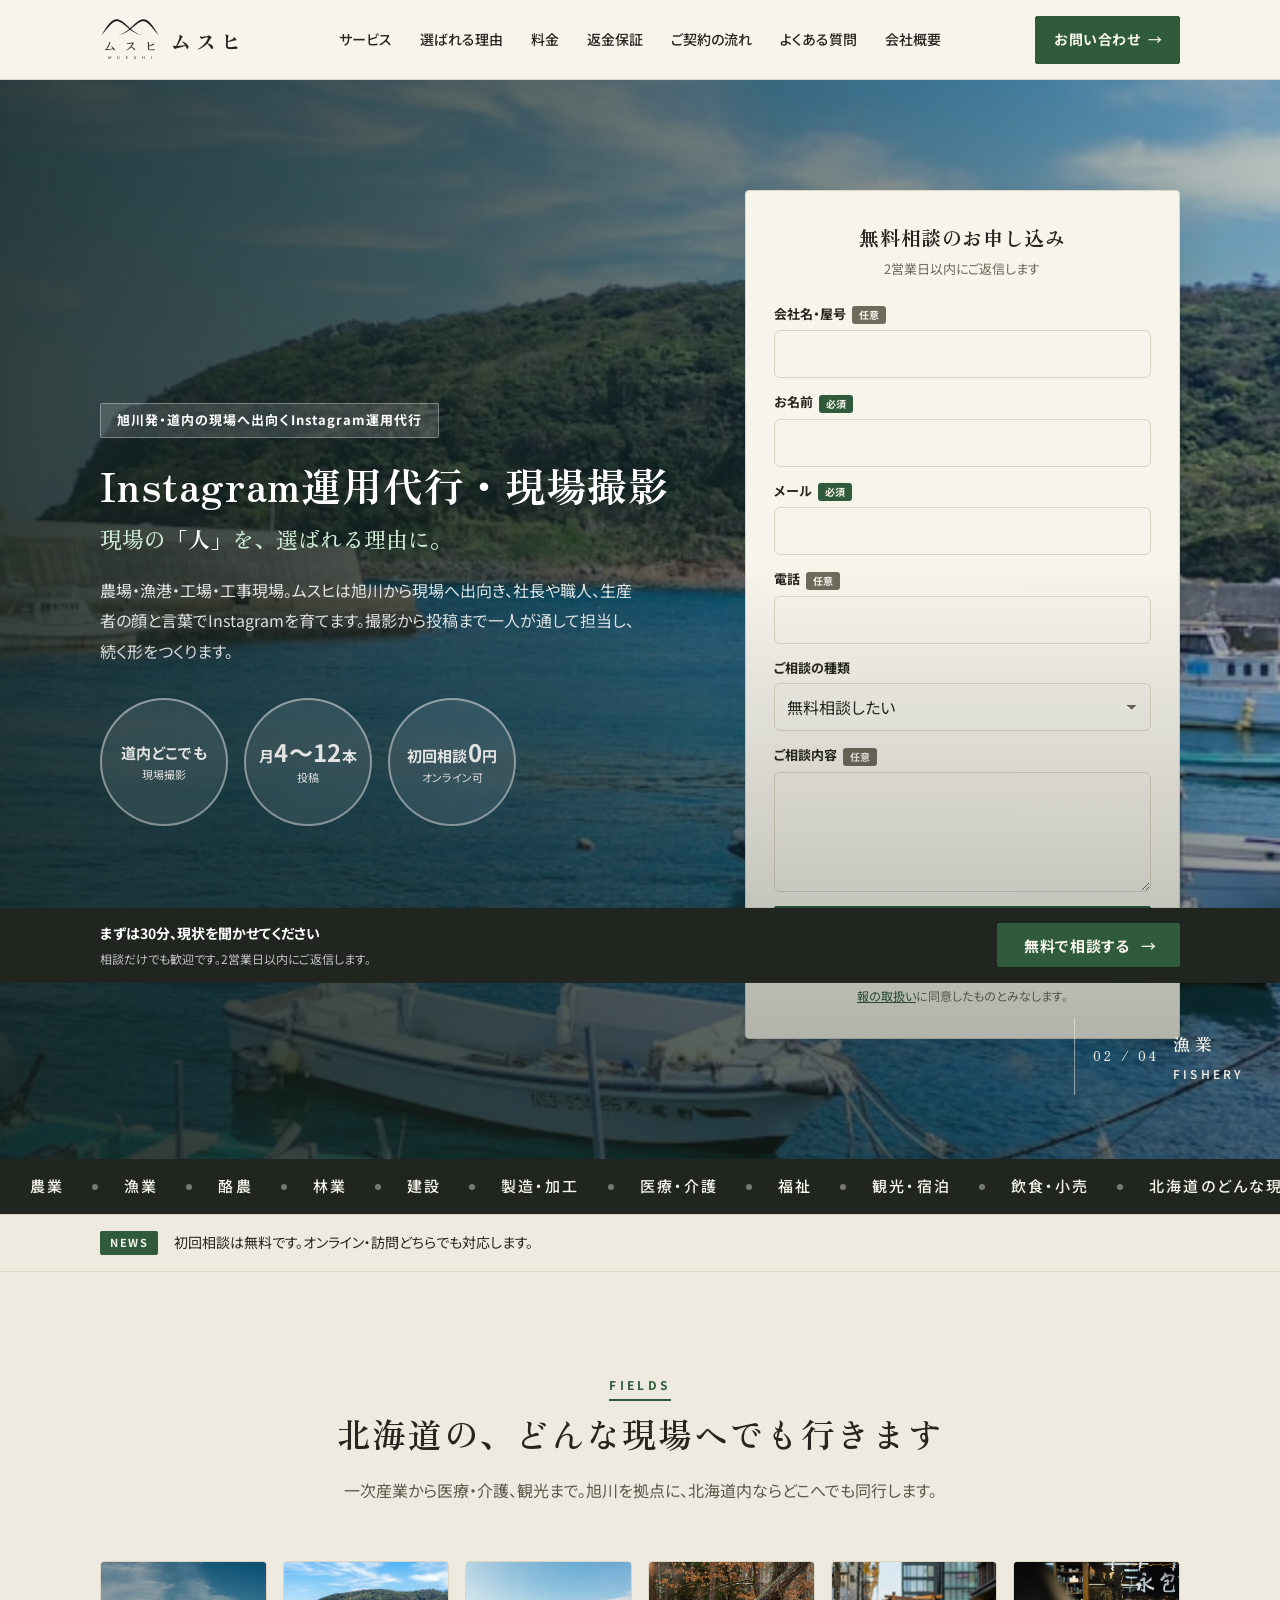
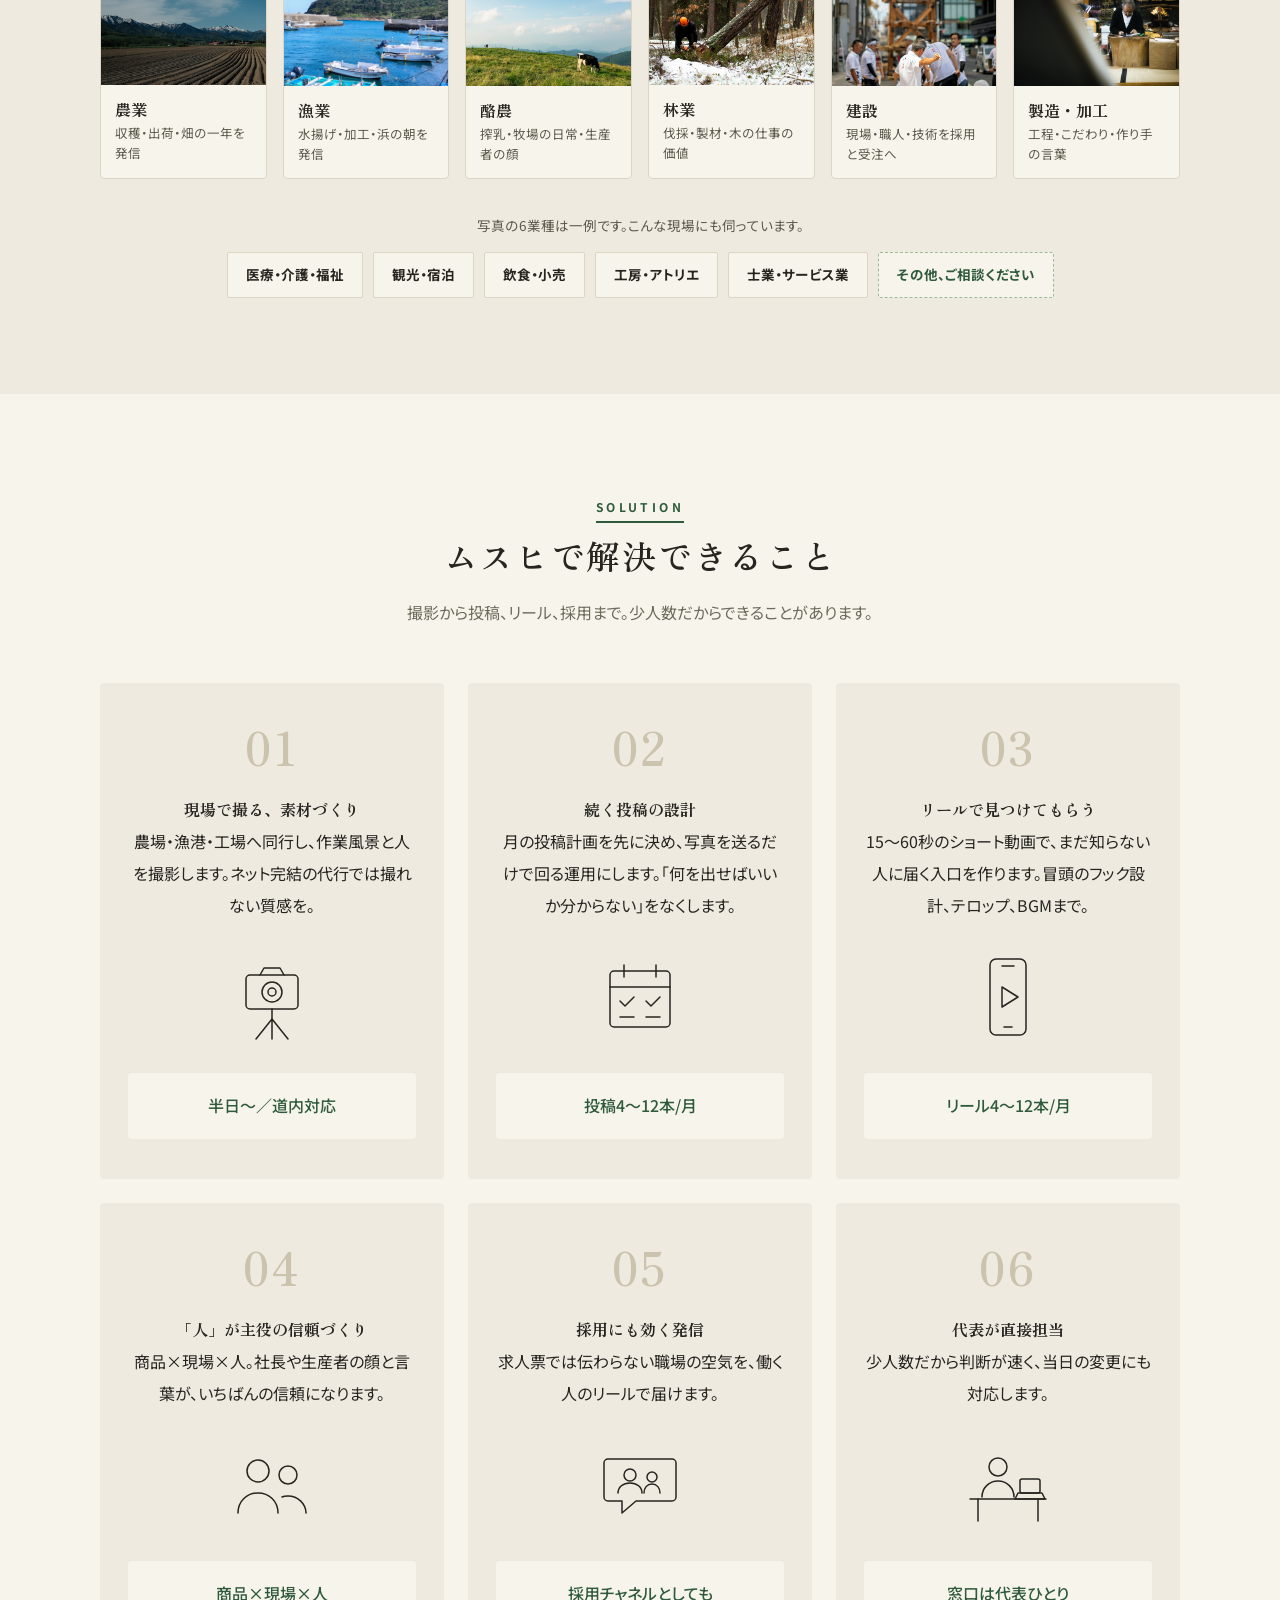
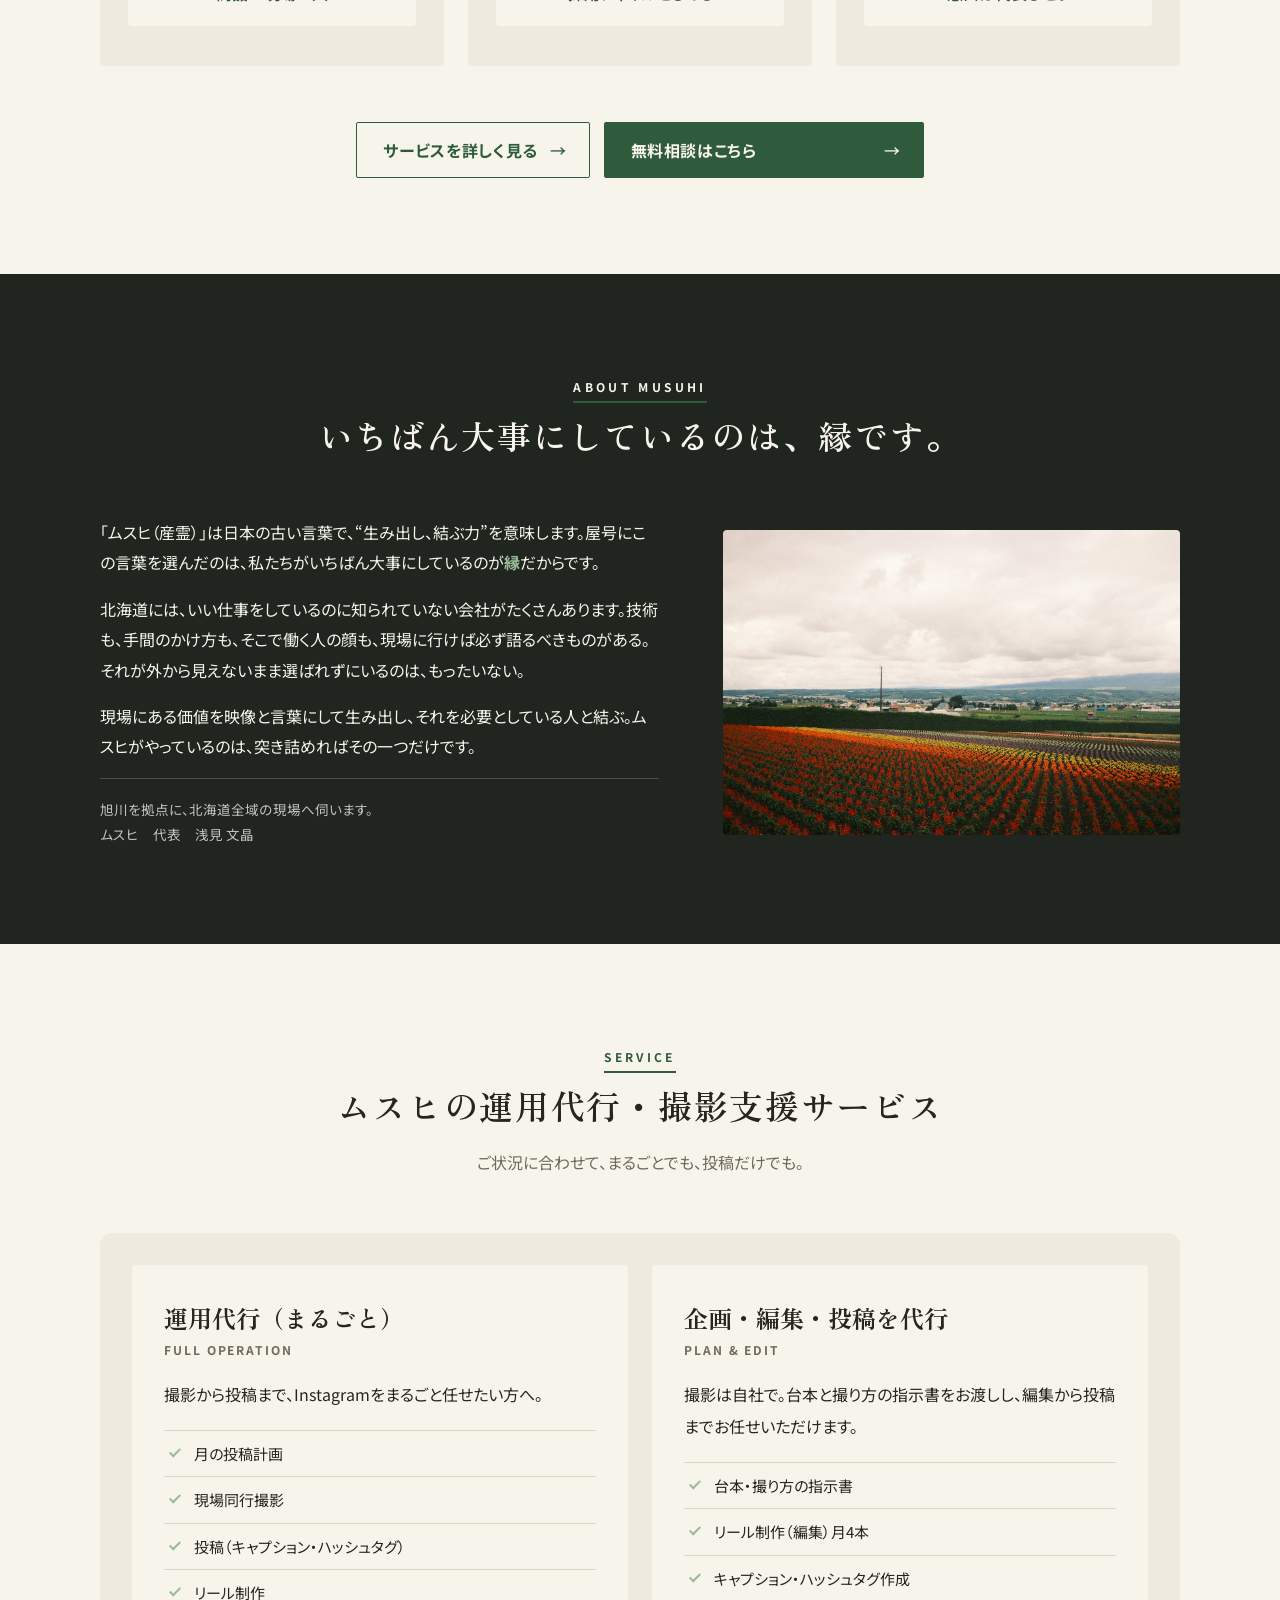
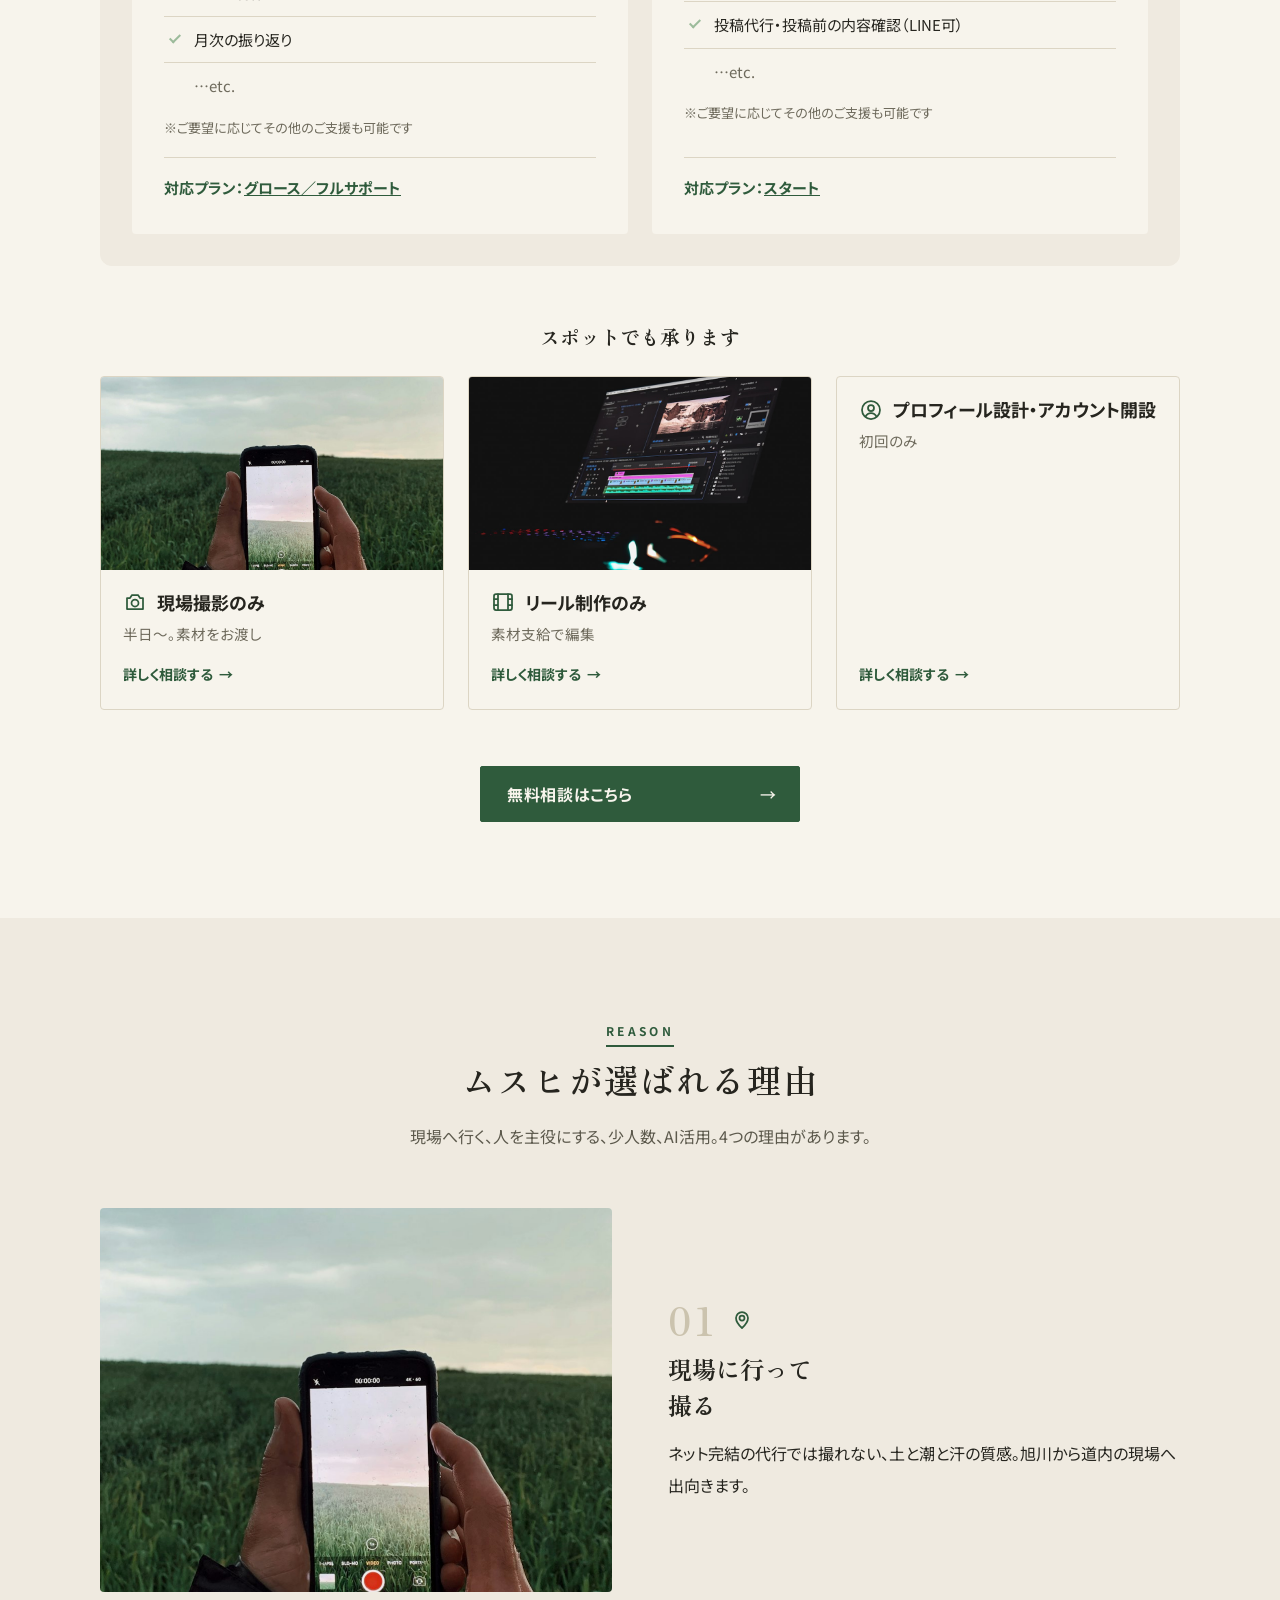
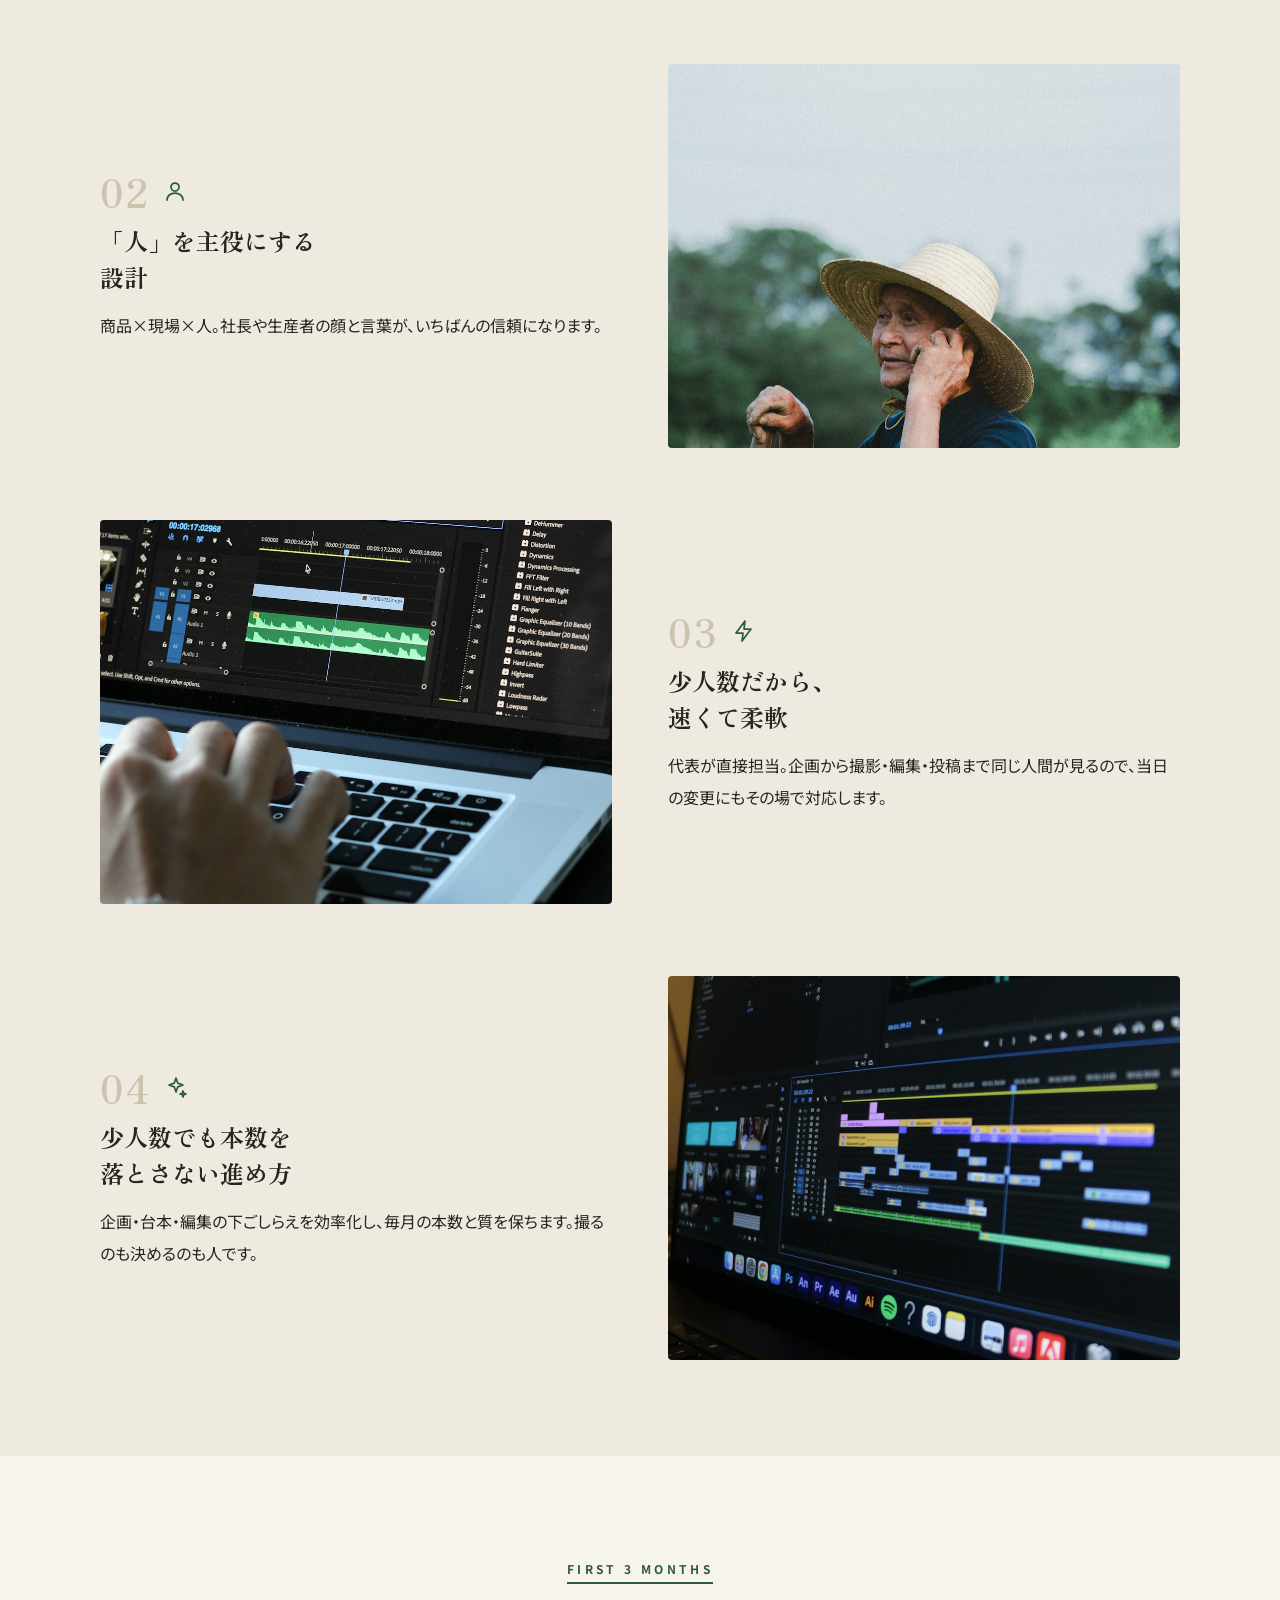
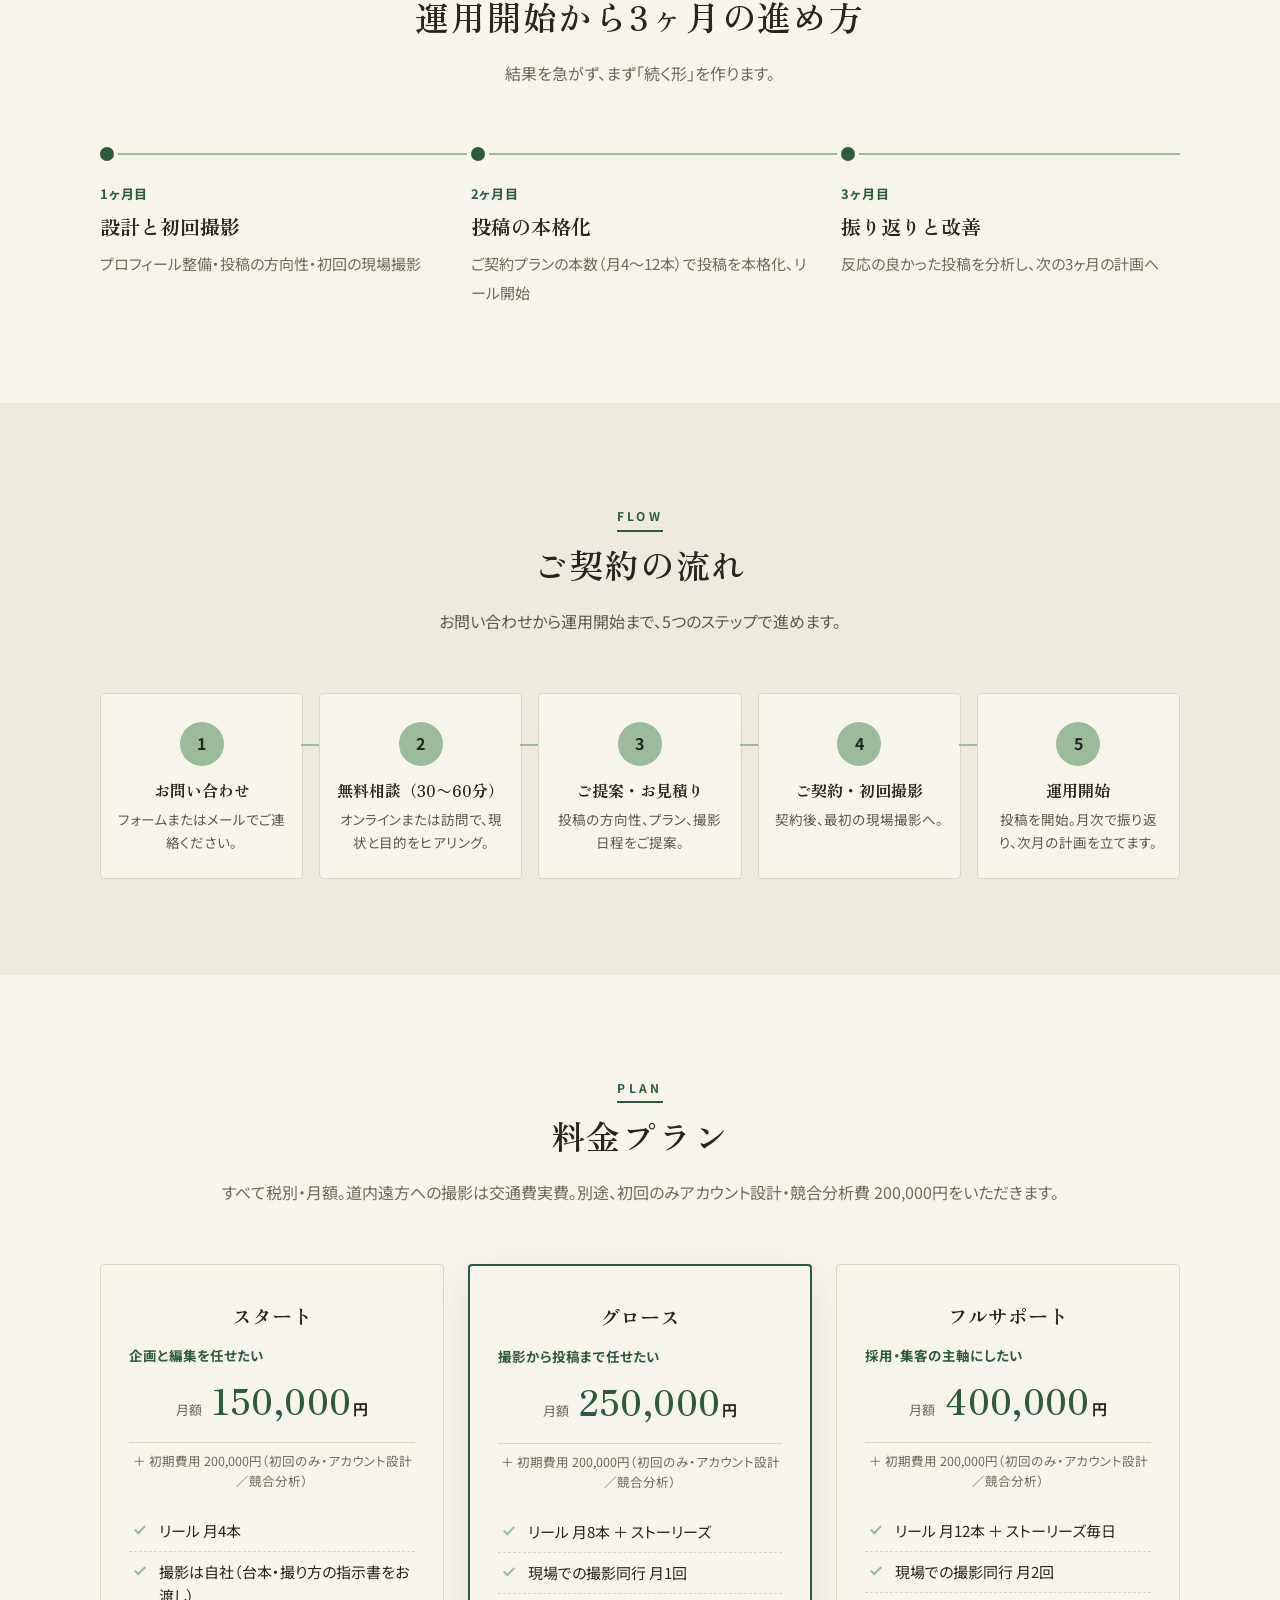
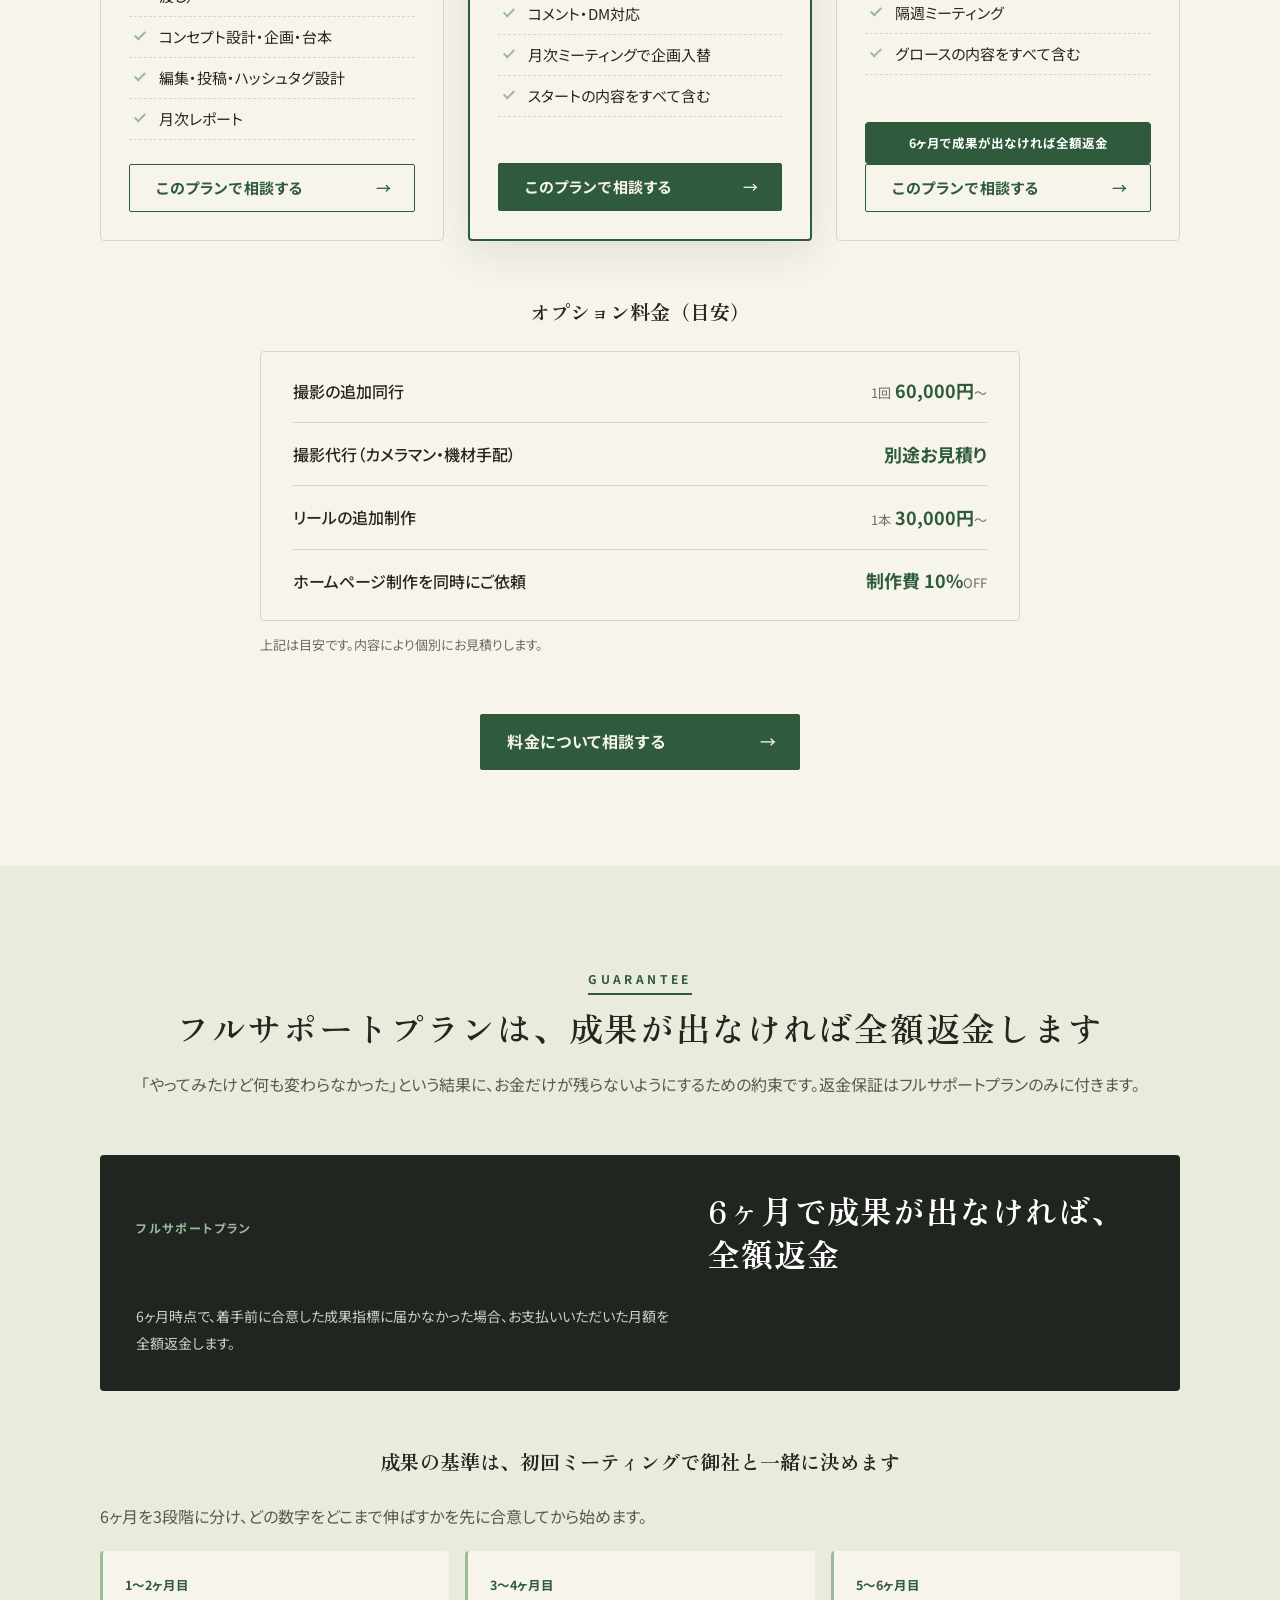
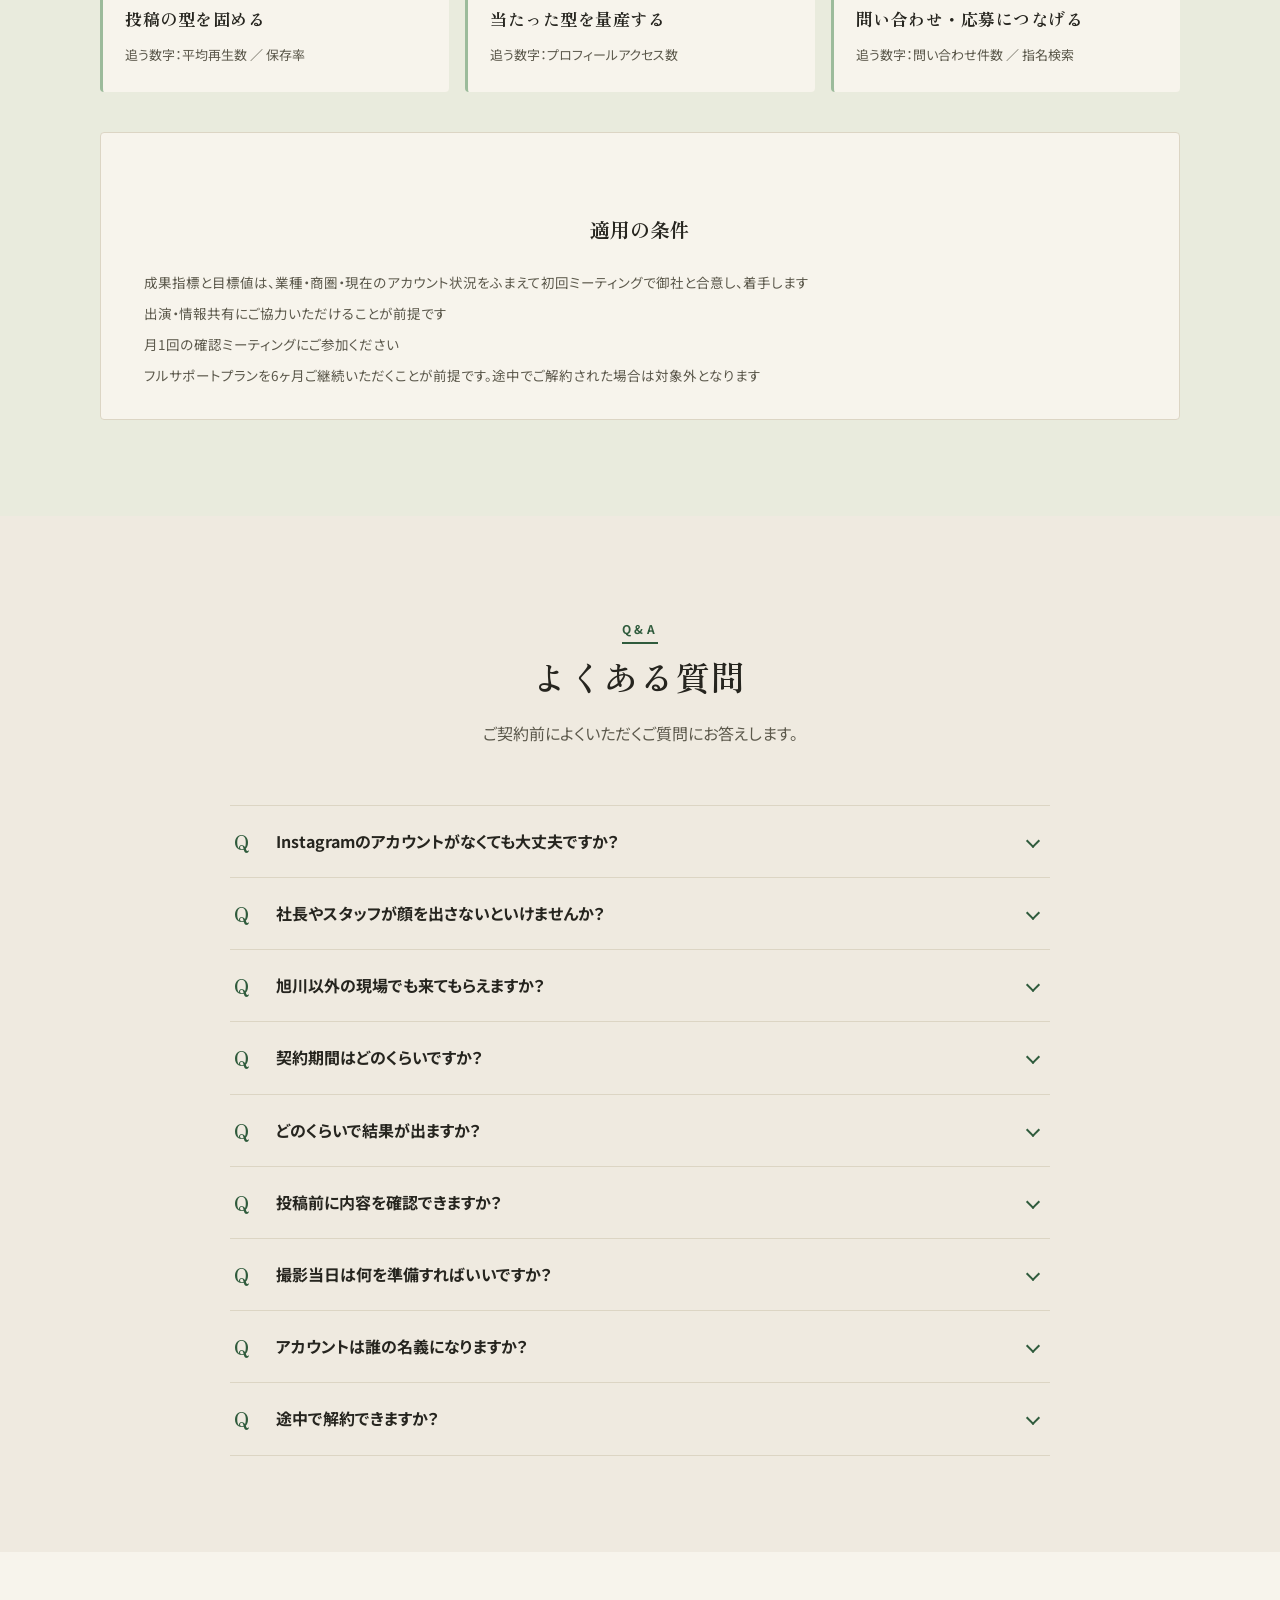
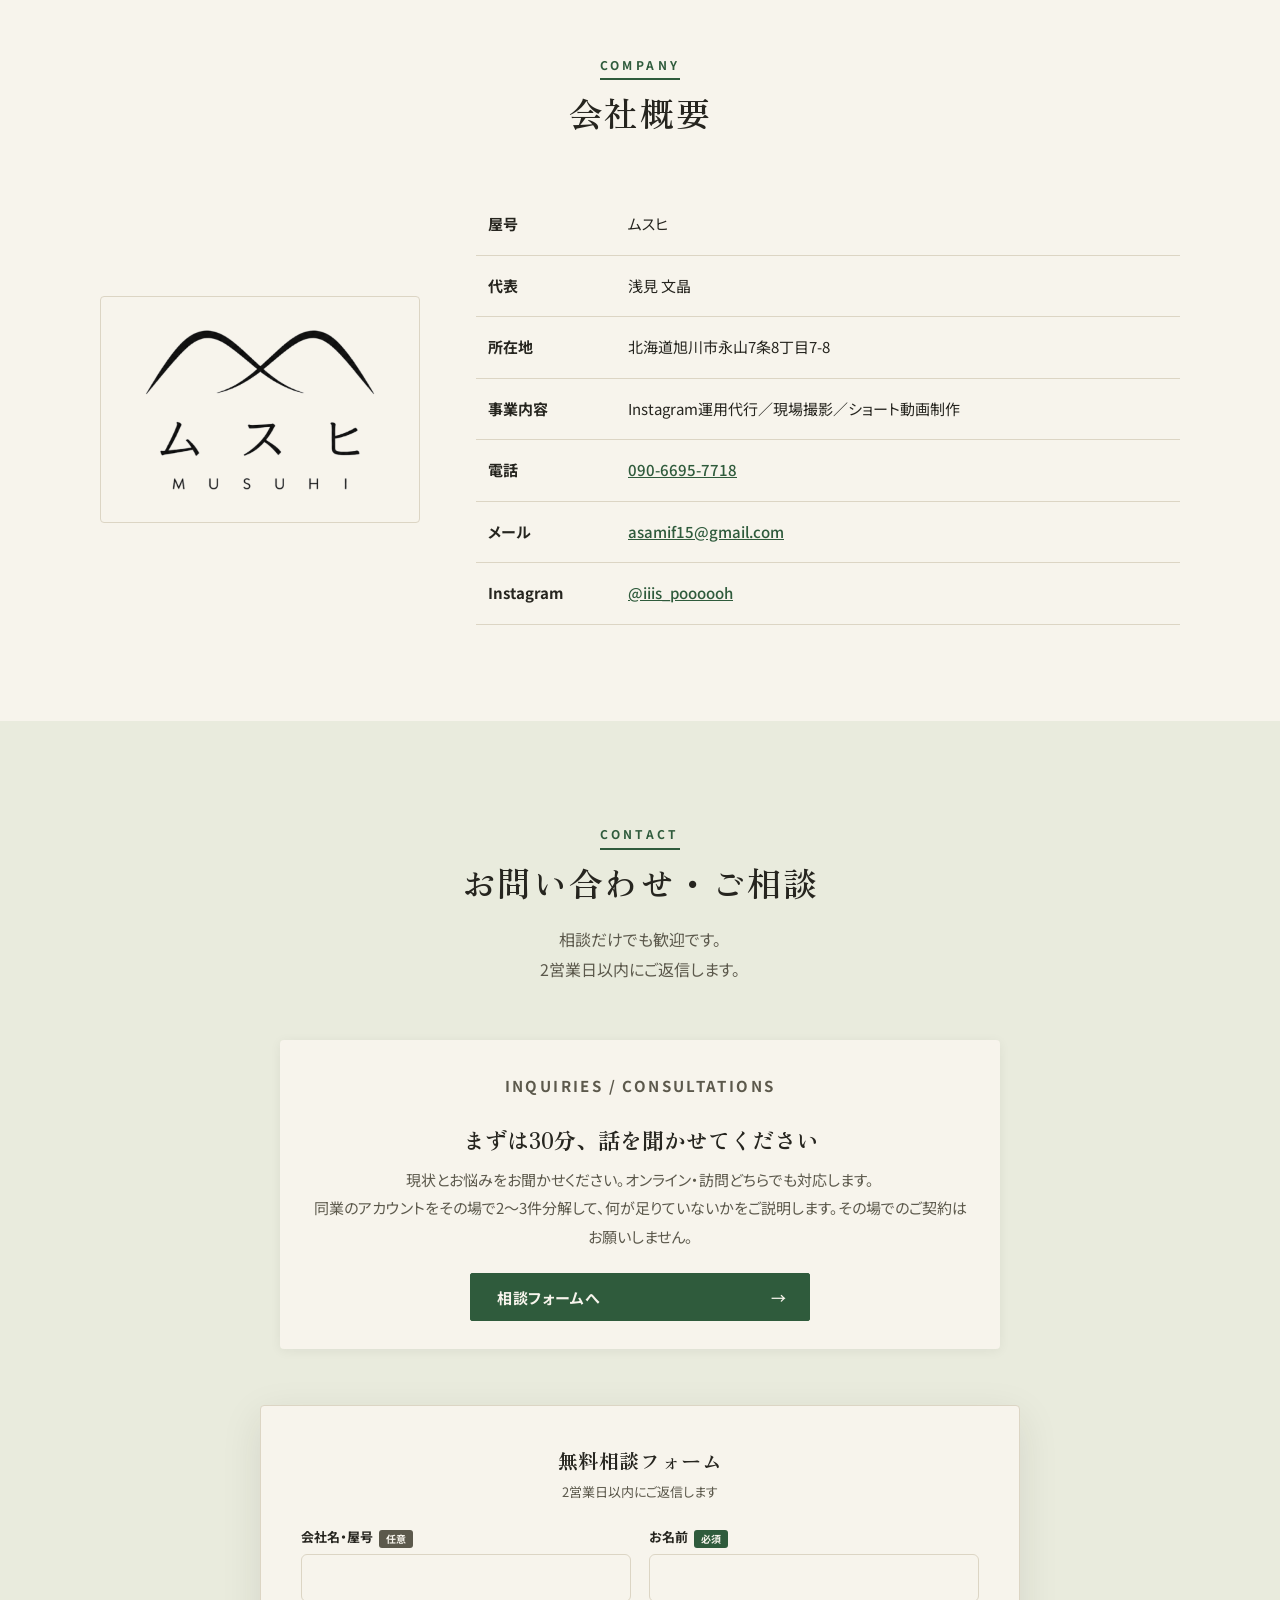
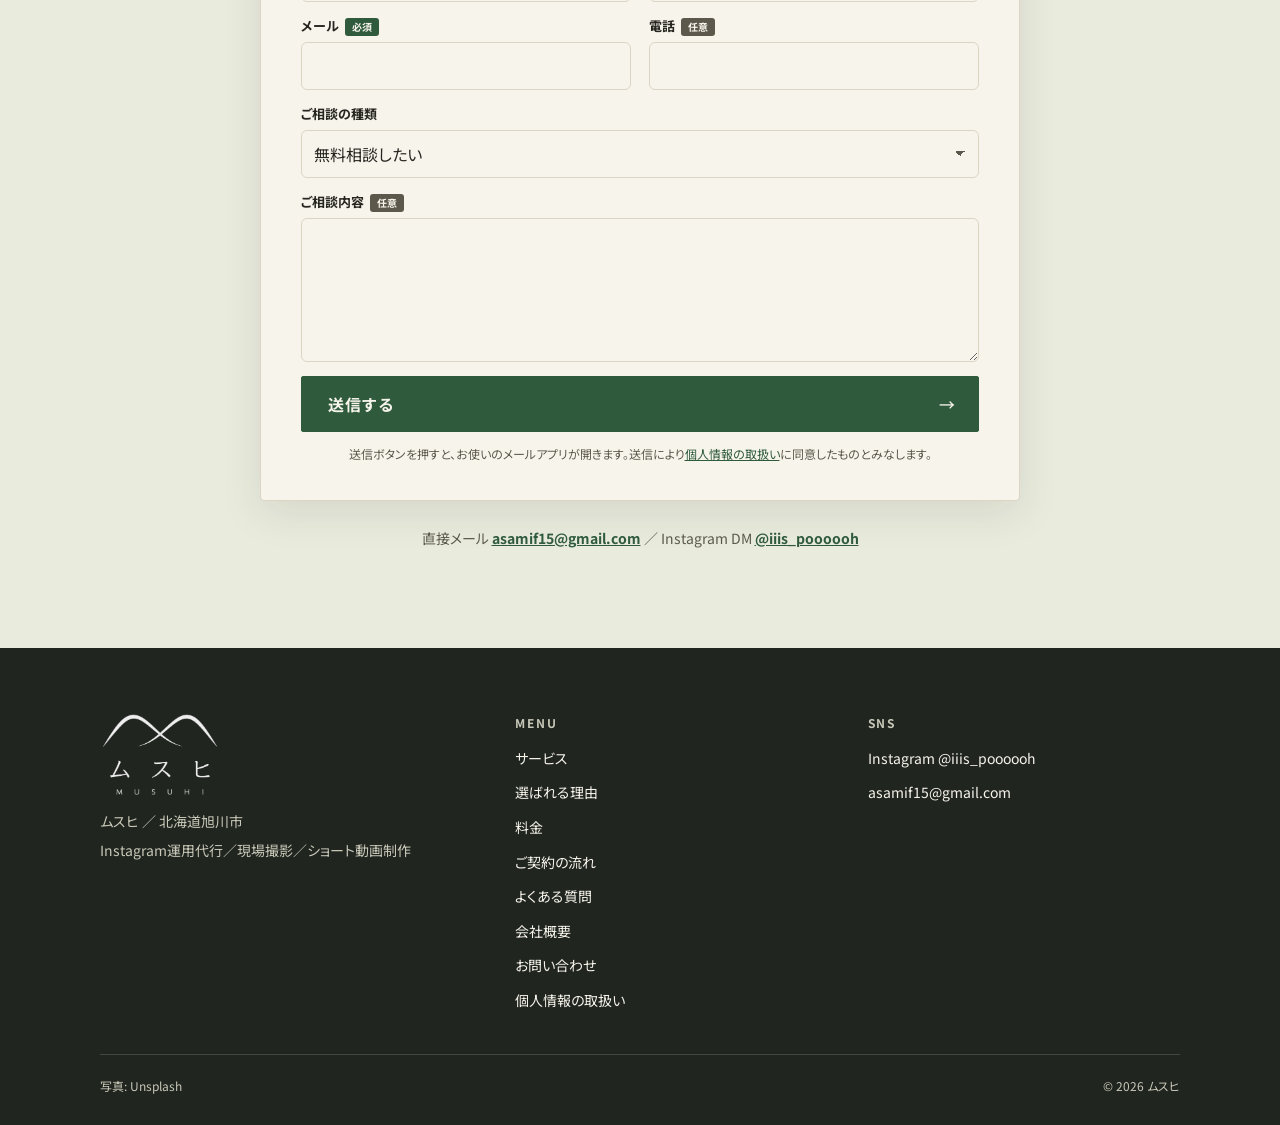
==== commit b3dd59dc: "feat: デザインを「生成り×墨×モスグリーン」のエディトリアル調に刷新し、ヒーローに業種切替を実装 9/7打合せの要望（白×緑はありきたり・市役所っぽい／Le Laboのように自然×おしゃれ／ 業" ====
--- a/company/index.html
+++ b/company/index.html
@@ -46,8 +46,17 @@
 
   <!-- 1. HERO -->
   <section id="hero" class="hero" aria-labelledby="hero-title">
+    <!-- 業種切替: JSが .hero-slide を順に is-active にする（農業→漁業→酪農→林業）。
+         data-industry / data-industry-en が右下のラベルに出る -->
     <div class="hero-bg" aria-hidden="true">
-      <img src="img/hero.jpg" alt="" width="1400" height="2100" loading="eager" fetchpriority="high">
+      <img class="hero-slide is-active" src="img/hero.jpg" alt="" width="1400" height="2100" loading="eager" fetchpriority="high" data-industry="農業" data-industry-en="Agriculture">
+      <img class="hero-slide" src="img/fishing.jpg" alt="" width="1200" height="800" loading="lazy" data-industry="漁業" data-industry-en="Fishery">
+      <img class="hero-slide" src="img/dairy.jpg" alt="" width="1200" height="800" loading="lazy" data-industry="酪農" data-industry-en="Dairy">
+      <img class="hero-slide" src="img/forestry.jpg" alt="" width="1200" height="800" loading="lazy" data-industry="林業" data-industry-en="Forestry">
+    </div>
+    <div class="hero-industry" aria-hidden="true" data-industry-label hidden>
+      <span class="hi-num" data-industry-num>01 / 04</span>
+      <span class="hi-name"><b data-industry-name>農業</b><span data-industry-en-label>Agriculture</span></span>
     </div>
     <div class="container hero-grid">
       <div class="hero-copy">
--- a/company/assets/site.css
+++ b/company/assets/site.css
@@ -1,32 +1,36 @@
-@import url('https://fonts.googleapis.com/css2?family=Noto+Sans+JP:wght@400;500;700&display=swap');
+@import url('https://fonts.googleapis.com/css2?family=Noto+Sans+JP:wght@400;500;700&family=Zen+Old+Mincho:wght@400;500;700&display=swap');
+/* 配色は「生成りの紙 × 墨 × 深いモスグリーン」。
+   9/7打合せの「白と緑はありきたり・市役所っぽい」を受け、Le Labo系のエディトリアル調へ寄せた。
+   ブランドの緑は残しつつ、地色を紙にして硬さを抜く。 */
 :root{
   color-scheme:light;
-  --bg:#FFFFFF;
-  --gray:#F1F3F3;
-  --ink:#1F2A24;
-  --muted:#6B7570;
-  --muted-deep:#5A655F;
-  --line:#DDE3DF;
-  --num:#C9CDCB;
-  --primary:#2B7A4B;
-  --primary-hover:#23643D;
-  --primary-soft:#7CC492;
-  --tint:#EAF5EE;
-  --dark:#1B2420;
-  --on-primary:#FFFFFF;
-  --on-dark:#FFFFFF;
-  --on-dark-muted:#C9D1CC;
-  --on-dark-line:rgba(255,255,255,.14);
-  --error:#C0392B;
-  --bg-a80:rgba(255,255,255,.8);
-  --bg-a40:rgba(255,255,255,.4);
-  --bg-a0:rgba(255,255,255,0);
-  --shadow-card:0 12px 40px rgba(27,36,32,.10);
-  --shadow-soft:0 2px 12px rgba(27,36,32,.06);
+  --bg:#F7F4EC;
+  --gray:#EFEAE0;
+  --ink:#26251F;
+  --muted:#6E6A5C;
+  --muted-deep:#5C594C;
+  --line:#DCD5C4;
+  --num:#CBC3AE;
+  --primary:#2F5B3C;
+  --primary-hover:#254A30;
+  --primary-soft:#9CBB9B;
+  --tint:#E9EBDD;
+  --dark:#20261F;
+  --on-primary:#F7F4EC;
+  --on-dark:#F7F4EC;
+  --on-dark-muted:#C9C8B9;
+  --on-dark-line:rgba(247,244,236,.16);
+  --error:#B03A2E;
+  --bg-a80:rgba(247,244,236,.8);
+  --bg-a40:rgba(247,244,236,.4);
+  --bg-a0:rgba(247,244,236,0);
+  --shadow-card:0 12px 40px rgba(38,37,31,.10);
+  --shadow-soft:0 2px 12px rgba(38,37,31,.06);
   --font:"Noto Sans JP",system-ui,-apple-system,"Hiragino Sans","Hiragino Kaku Gothic ProN","Yu Gothic",Meiryo,sans-serif;
+  --font-serif:"Zen Old Mincho","Hiragino Mincho ProN","Yu Mincho",serif;
   --container:1080px;
   --header-h:80px;
-  --radius:8px;
+  --radius:4px;
 }
 
 /* ---------- Base ---------- */
@@ -37,7 +41,9 @@
 img{max-width:100%;height:auto}
 a{color:var(--primary)}
 h1,h2,h3,h4{line-height:1.5;margin:0}
-h2{font-size:32px;font-weight:500;letter-spacing:.02em}
+/* 見出しは明朝。本文はゴシックのまま（Le Labo調のエディトリアル感と読みやすさの折衷） */
+h1,h2,h3{font-family:var(--font-serif)}
+h2{font-size:34px;font-weight:600;letter-spacing:.05em}
 h3{font-weight:700}
 p{margin:0}
 ul,ol{margin:0;padding:0;list-style:none}
@@ -55,7 +61,7 @@
 }
 
 /* ---------- Buttons ---------- */
-.btn{display:inline-flex;align-items:center;justify-content:space-between;gap:12px;min-height:48px;padding:0 22px 0 26px;border-radius:var(--radius);font-family:inherit;font-size:15px;font-weight:700;line-height:1.3;text-decoration:none;border:1px solid transparent;cursor:pointer;transition:background-color .2s,color .2s,border-color .2s}
+.btn{display:inline-flex;align-items:center;justify-content:space-between;gap:12px;min-height:48px;padding:0 22px 0 26px;border-radius:2px;font-family:inherit;font-size:15px;font-weight:700;letter-spacing:.04em;line-height:1.3;text-decoration:none;border:1px solid transparent;cursor:pointer;transition:background-color .2s,color .2s,border-color .2s}
 .btn .arrow{font-weight:500;transition:transform .2s}
 .btn:hover .arrow{transform:translateX(3px)}
 .btn-fill{background:var(--primary);color:var(--on-primary);border-color:var(--primary)}
@@ -75,7 +81,7 @@
 /* url() は CSS ファイル基準。CSS は assets/ にあるので ../img/ でないと 404。
    縦横比は実ファイル（720x509）に合わせる。720/215 のままだとロゴの下が切れる。 */
 .brand-mark{display:block;width:60px;aspect-ratio:720/509;background:url(../img/logo.png) top/100% auto no-repeat}
-.brand-name{font-size:22px;font-weight:700;letter-spacing:.08em;line-height:1}
+.brand-name{font-family:var(--font-serif);font-size:22px;font-weight:700;letter-spacing:.14em;line-height:1}
 .site-nav{display:flex;align-items:center}
 .nav-list{display:flex;gap:28px}
 .nav-list a{display:block;padding:6px 0;font-size:14px;font-weight:500;color:var(--ink);text-decoration:none;position:relative}
@@ -115,8 +121,8 @@
 .band-dark{background:var(--dark);color:var(--on-dark)}
 .band-gray,.band-tint,.news-bar{--muted:var(--muted-deep)}
 .section-head{text-align:center;margin-bottom:56px}
-.label{display:inline-flex;align-items:center;gap:8px;margin:0 0 14px;font-size:12px;font-weight:700;letter-spacing:.16em;color:var(--primary);text-transform:uppercase;line-height:1.4}
-.label::before{content:"";width:8px;height:8px;border-radius:50%;background:var(--primary-soft);flex:none}
+.label{display:inline-flex;align-items:center;gap:10px;margin:0 0 14px;font-size:12px;font-weight:700;letter-spacing:.28em;color:var(--primary);text-transform:uppercase;line-height:1.4}
+.label::before{content:"";width:28px;height:1px;background:var(--primary);flex:none}
 .band-dark .label{color:var(--on-dark)}
 .section-note{margin-top:16px;font-size:16px;color:var(--muted)}
 .band-dark .section-note{color:var(--on-dark-muted)}
@@ -581,3 +587,32 @@
 /* サービスページのボタン置き場。トップの .service-plan（対応プラン行）とは用途が違うので分ける */
 .service-action{margin-top:22px}
 .service-action .btn{width:100%}
+
+/* ===== エディトリアル刷新（9/7打合せ: ルラボ風×自然、シンプルと遊びの中間） ===== */
+/* 数字・記号のアクセントを明朝に。緑一色の圧を下げ、紙×墨の誌面感を出す */
+.sol-num,.reason-num,.price-num,.faq-q,.faq-a{font-family:var(--font-serif)}
+.gb-head,.ms-goal,.tier-head,.form-title{font-family:var(--font-serif);letter-spacing:.03em}
+.hero-sub{font-family:var(--font-serif)}
+.chip{border-radius:2px;letter-spacing:.08em}
+.news-chip{border-radius:2px}
+.field-chips li{border-radius:2px}
+.plan-badge{border-radius:2px}
+/* ヒーロー直下の帯は緑ベタから墨色へ（ありきたりな緑の面積を減らす） */
+.ticker{background:var(--dark);color:var(--on-dark)}
+.ticker-track{font-weight:500;letter-spacing:.14em}
+.ticker-track span::after{background:rgba(247,244,236,.4)}
+
+/* ===== ヒーローの業種切替システム =====
+   一次産業の写真がラベル付きでクロスフェードする（農業→漁業→酪農→林業）。
+   打合せの「業種ごとに写真を切り替える」「切り替えるシステムは作れますよ」の実装。
+   写真1枚のページ（下層）では JS が何もしないので、このCSSは干渉しない。 */
+.hero-bg .hero-slide{position:absolute;inset:0;opacity:0;transition:opacity 1.8s ease;animation:none}
+.hero-bg .hero-slide.is-active{opacity:1;animation:musuhi-kenburns 14s ease-in-out both}
+.hero-industry{position:absolute;right:36px;bottom:64px;z-index:2;display:flex;align-items:center;gap:14px;padding:10px 0 10px 18px;border-left:1px solid rgba(247,244,236,.5);color:#F7F4EC;pointer-events:none}
+.hi-num{font-family:var(--font-serif);font-size:13px;letter-spacing:.22em}
+.hi-name{font-size:12px;font-weight:500;letter-spacing:.26em;text-transform:uppercase;white-space:nowrap}
+.hi-name b{display:block;font-family:var(--font-serif);font-size:17px;font-weight:600;letter-spacing:.3em;margin-bottom:2px}
+@media (max-width:900px){.hero-industry{display:none}}
+@media (prefers-reduced-motion:reduce){
+  .hero-bg .hero-slide{transition:none;animation:none}
+}
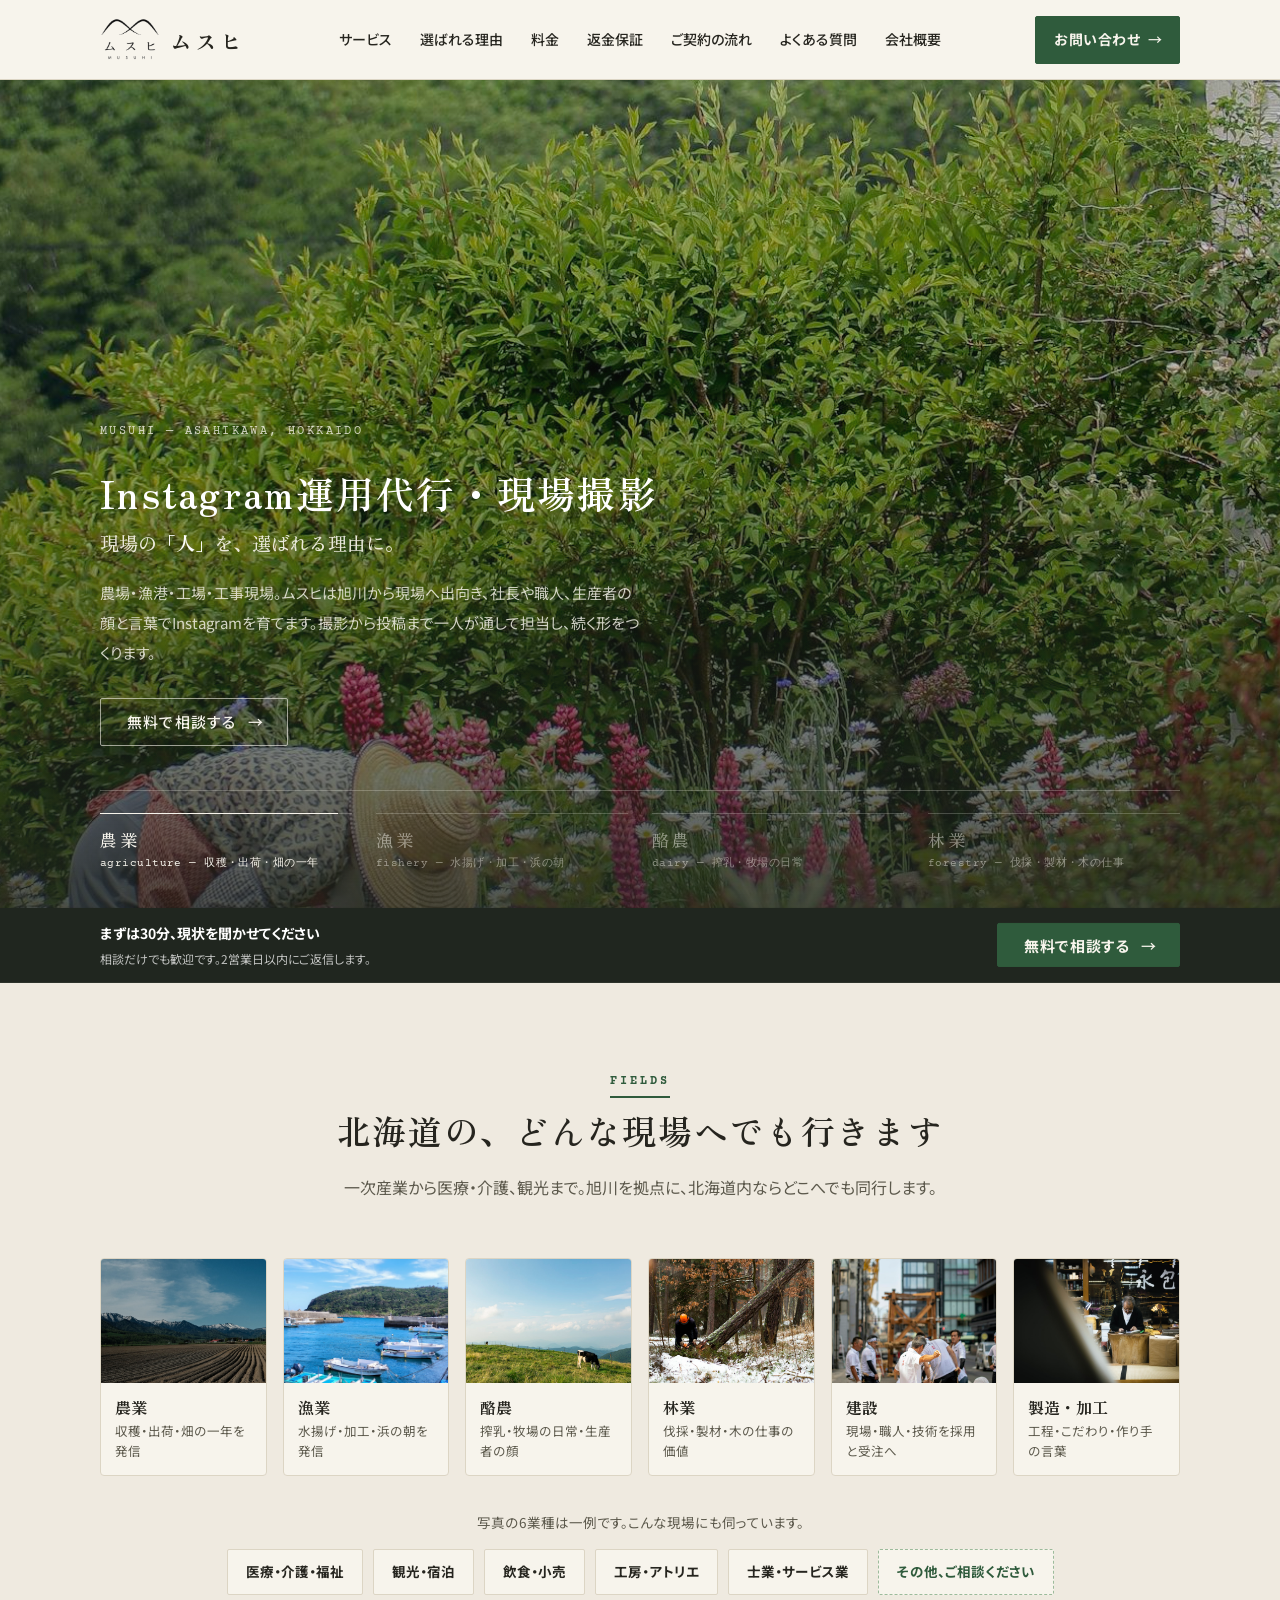
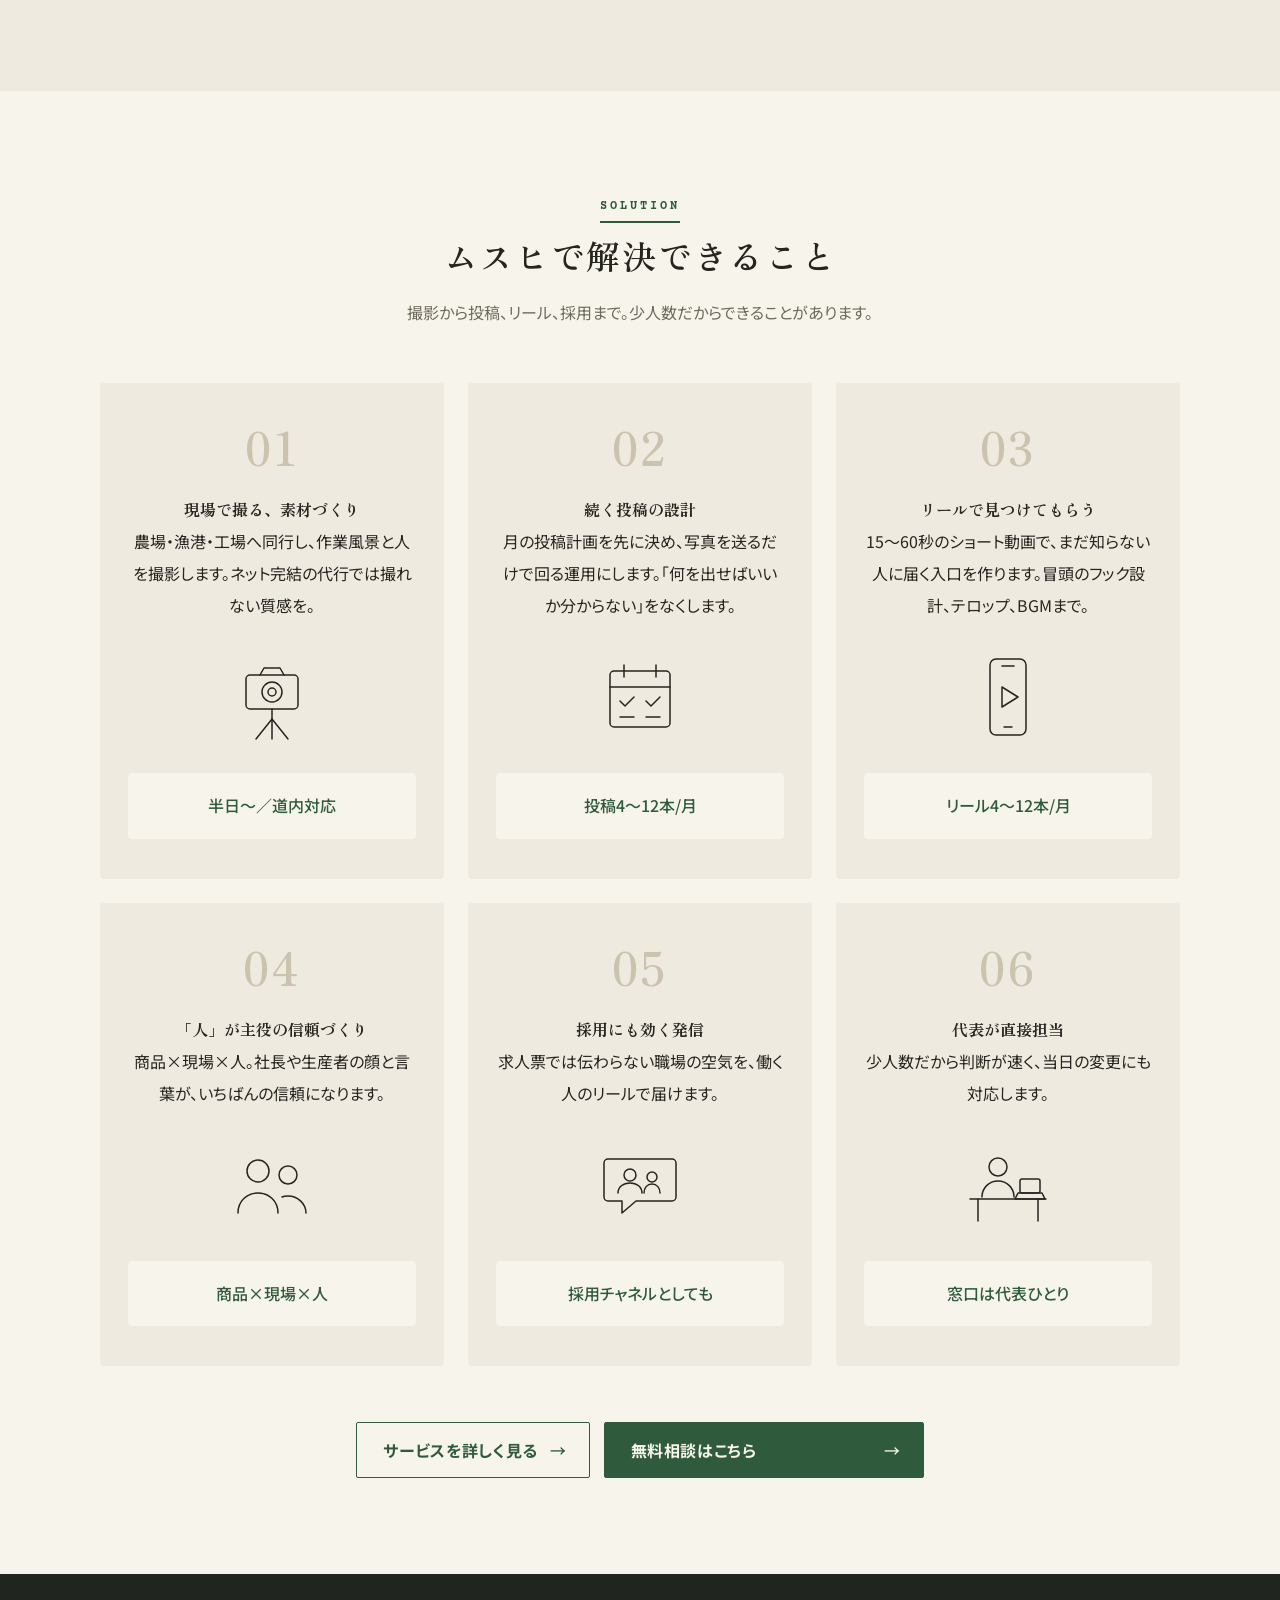
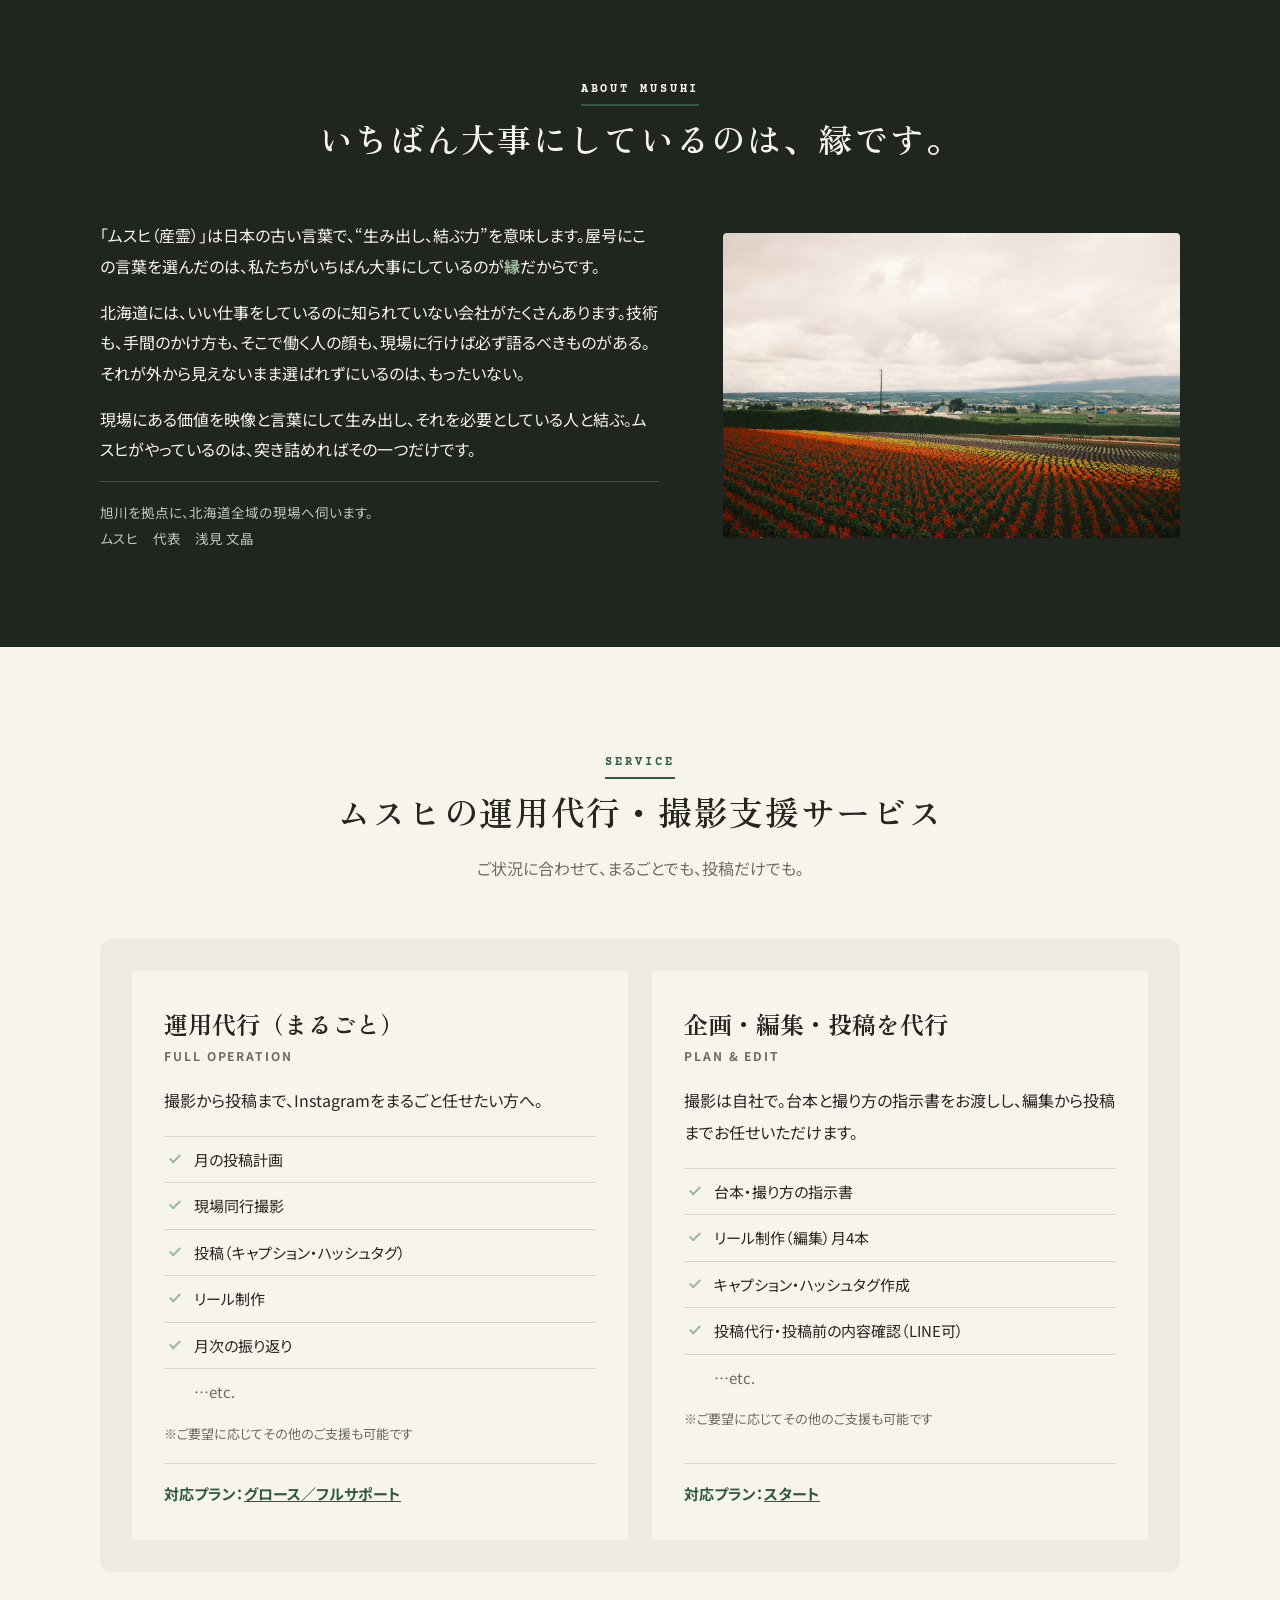
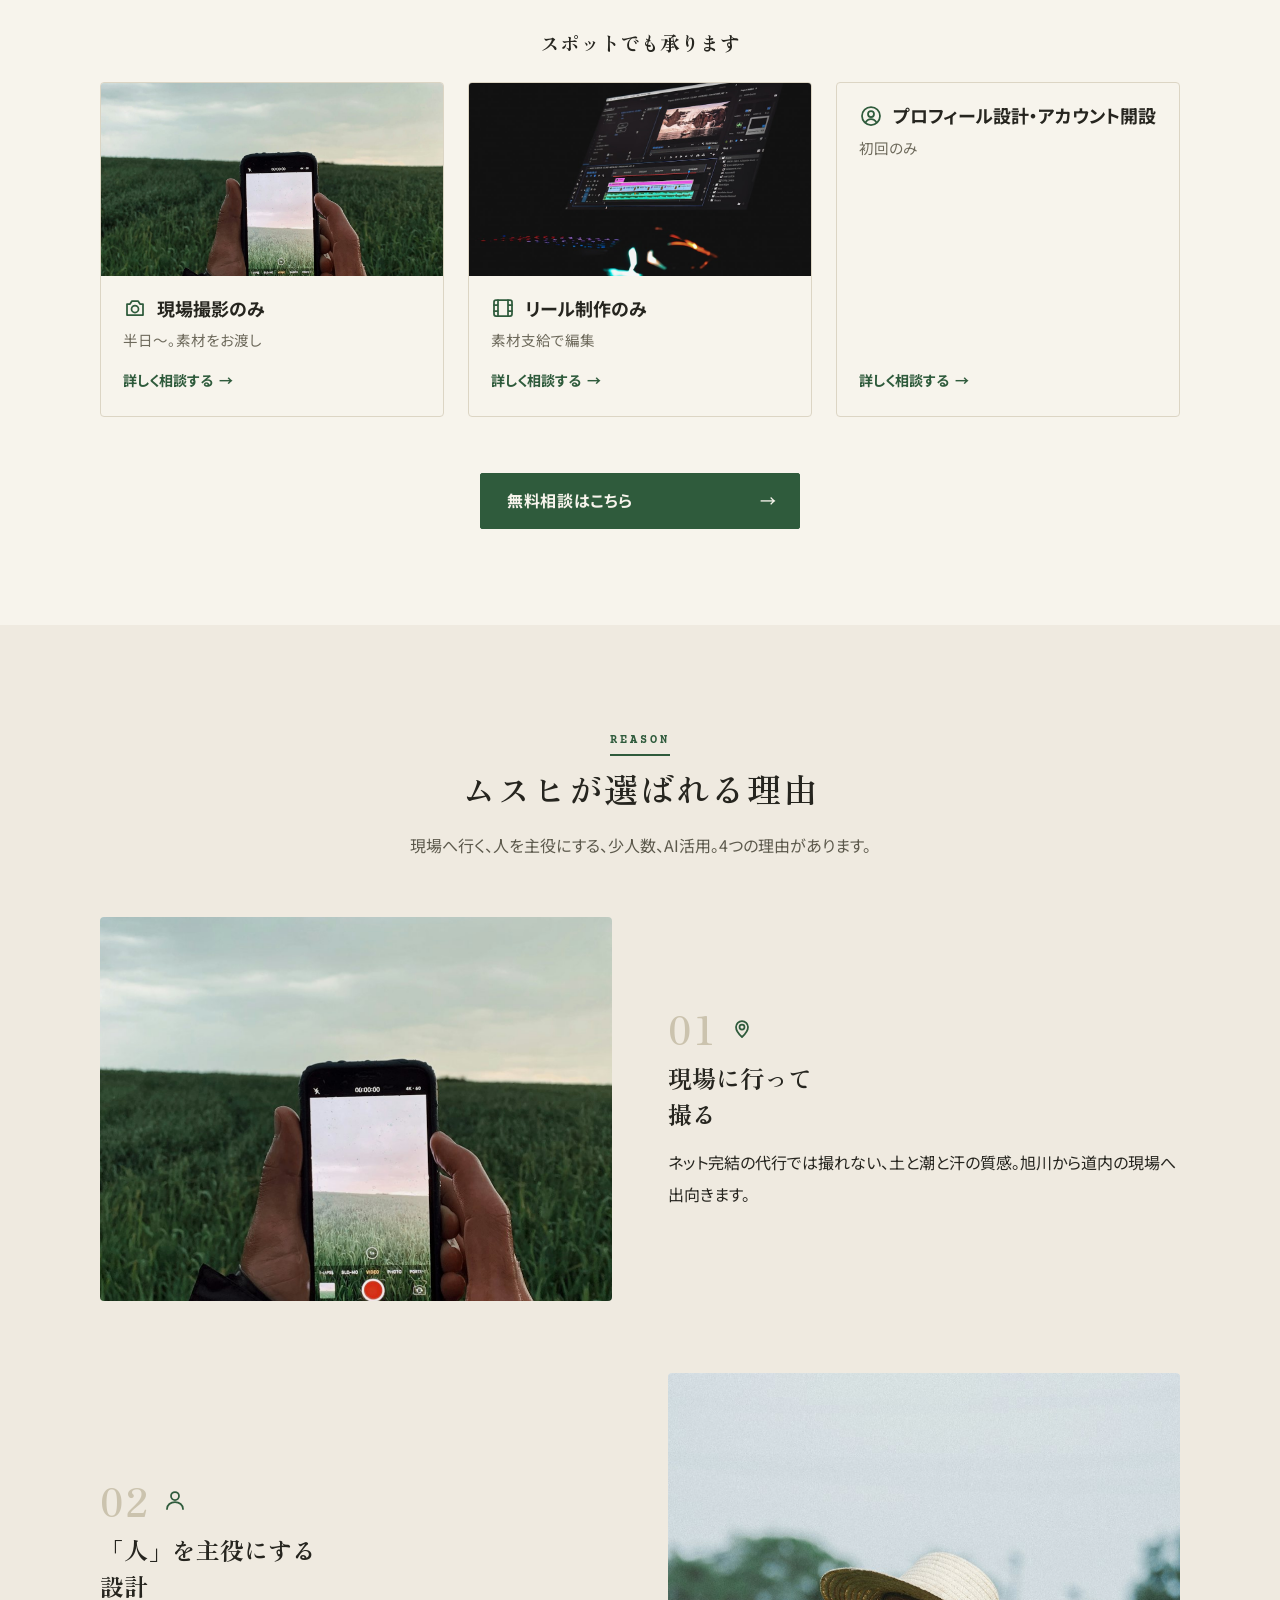
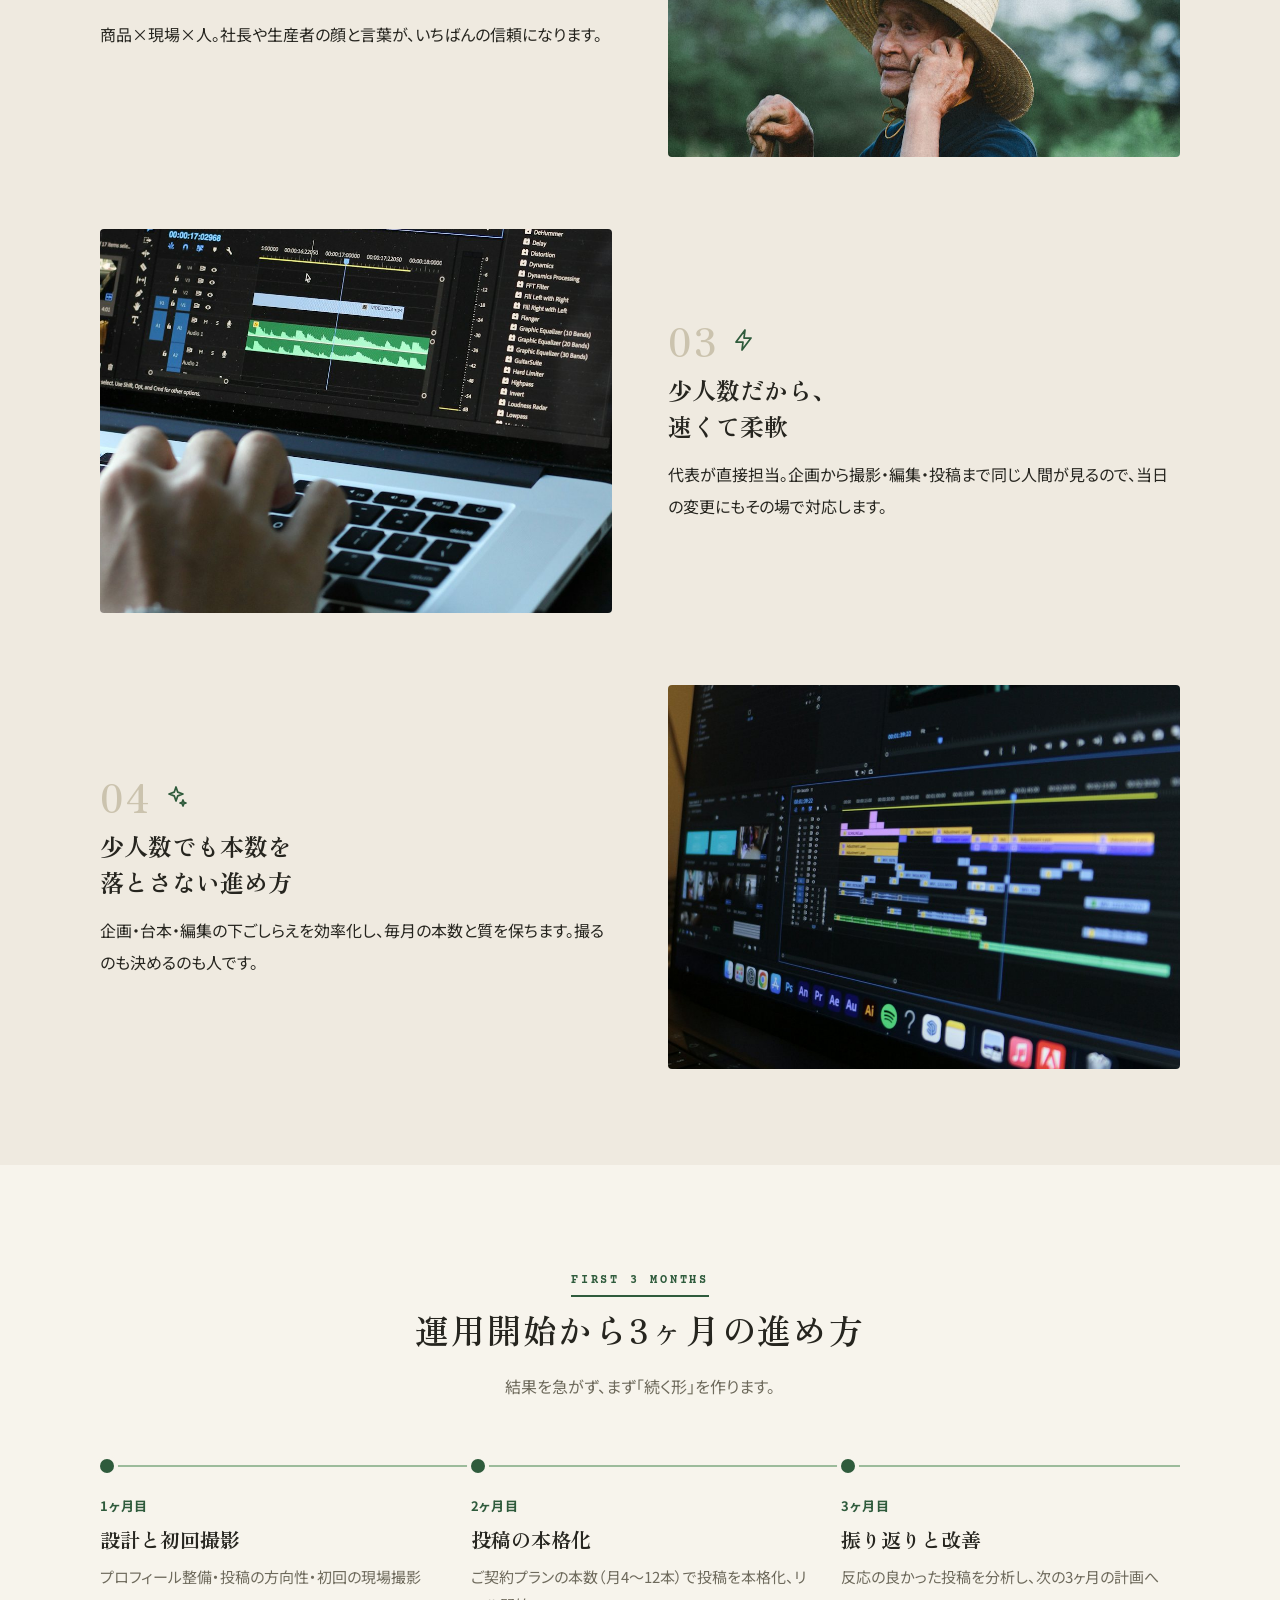
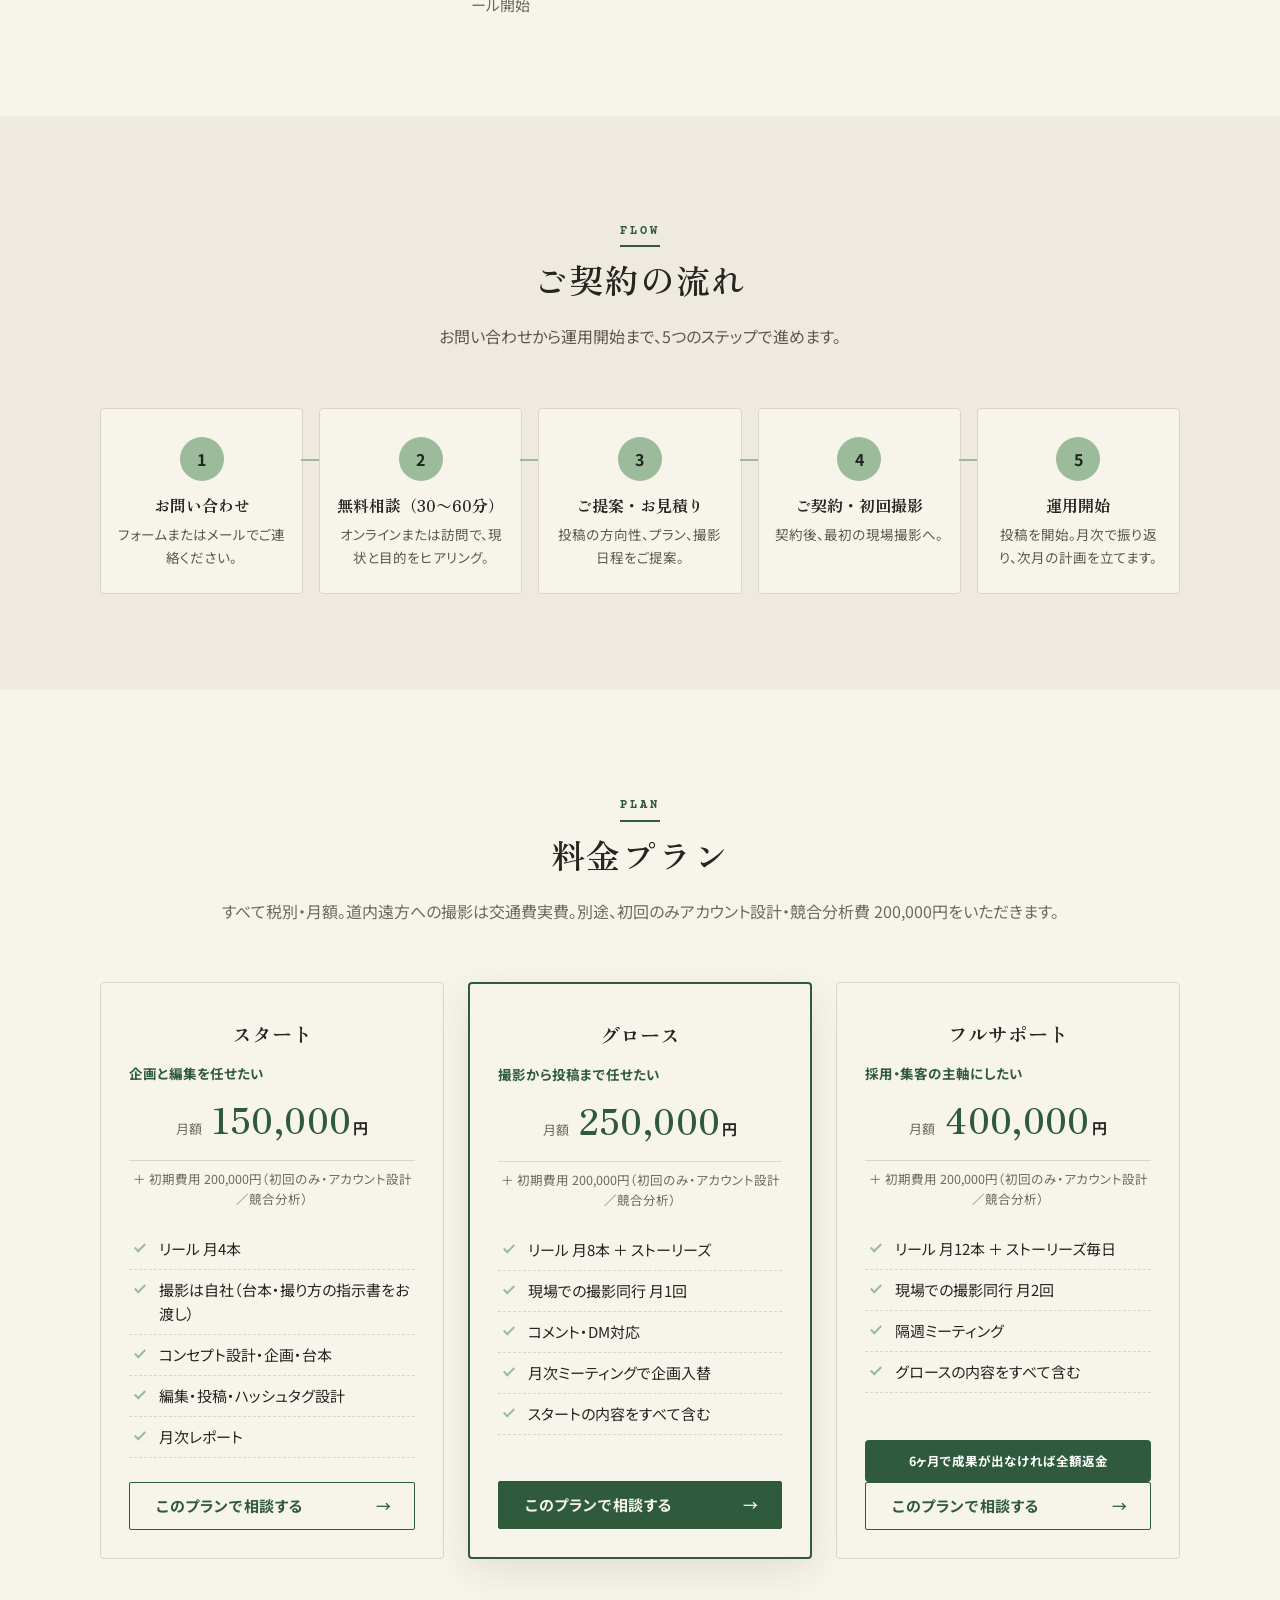
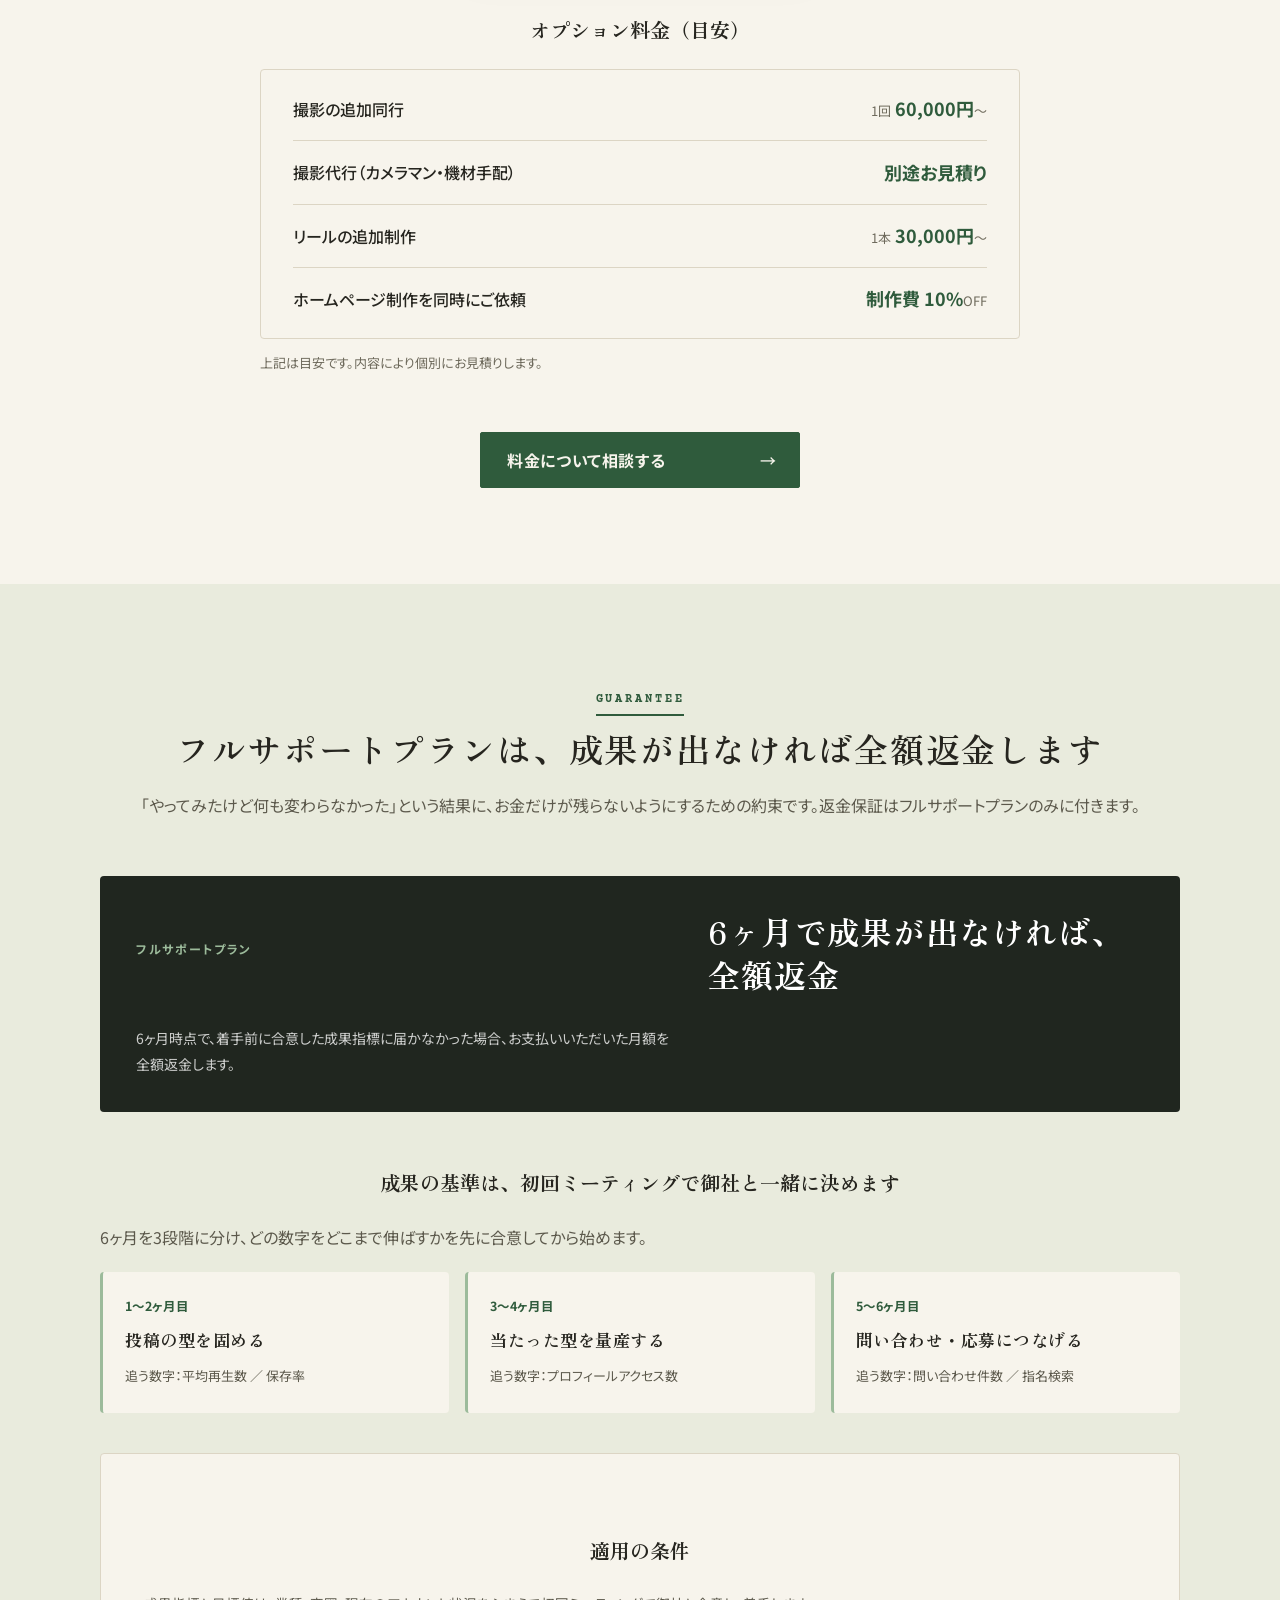
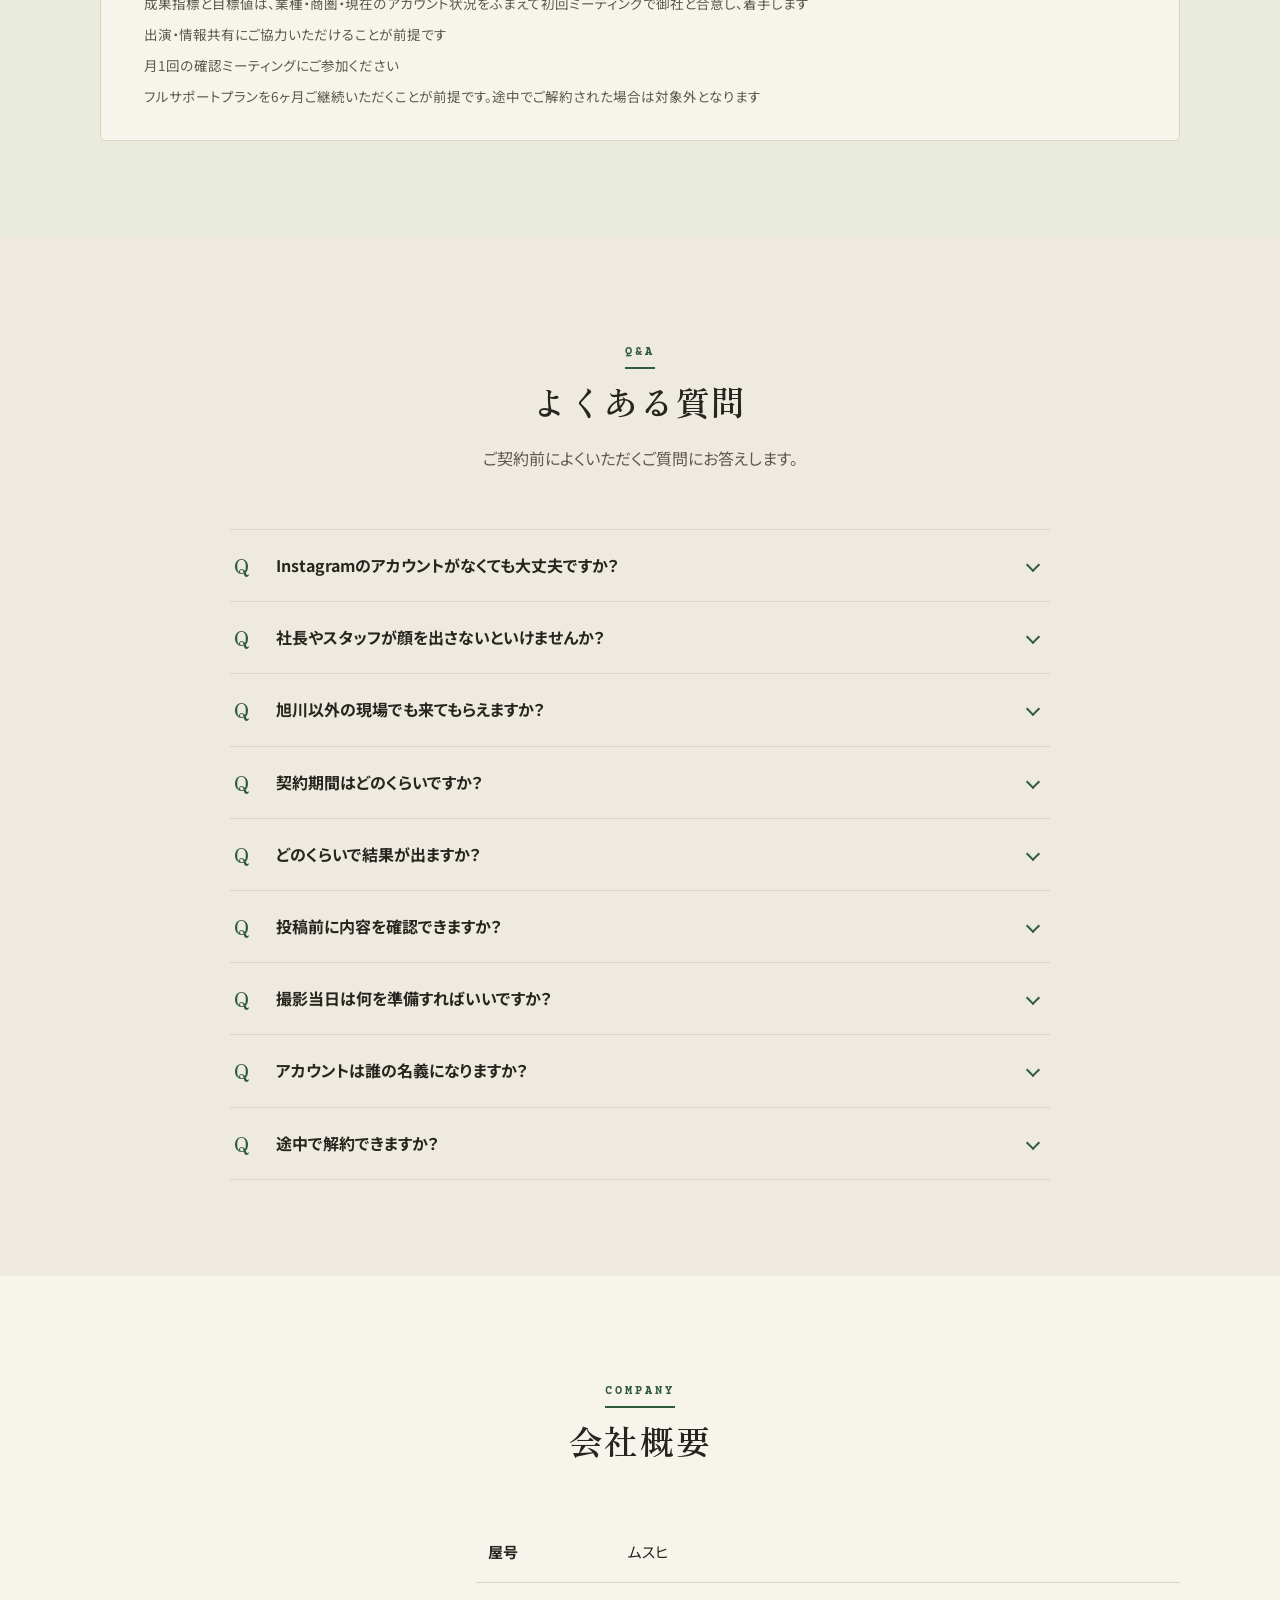
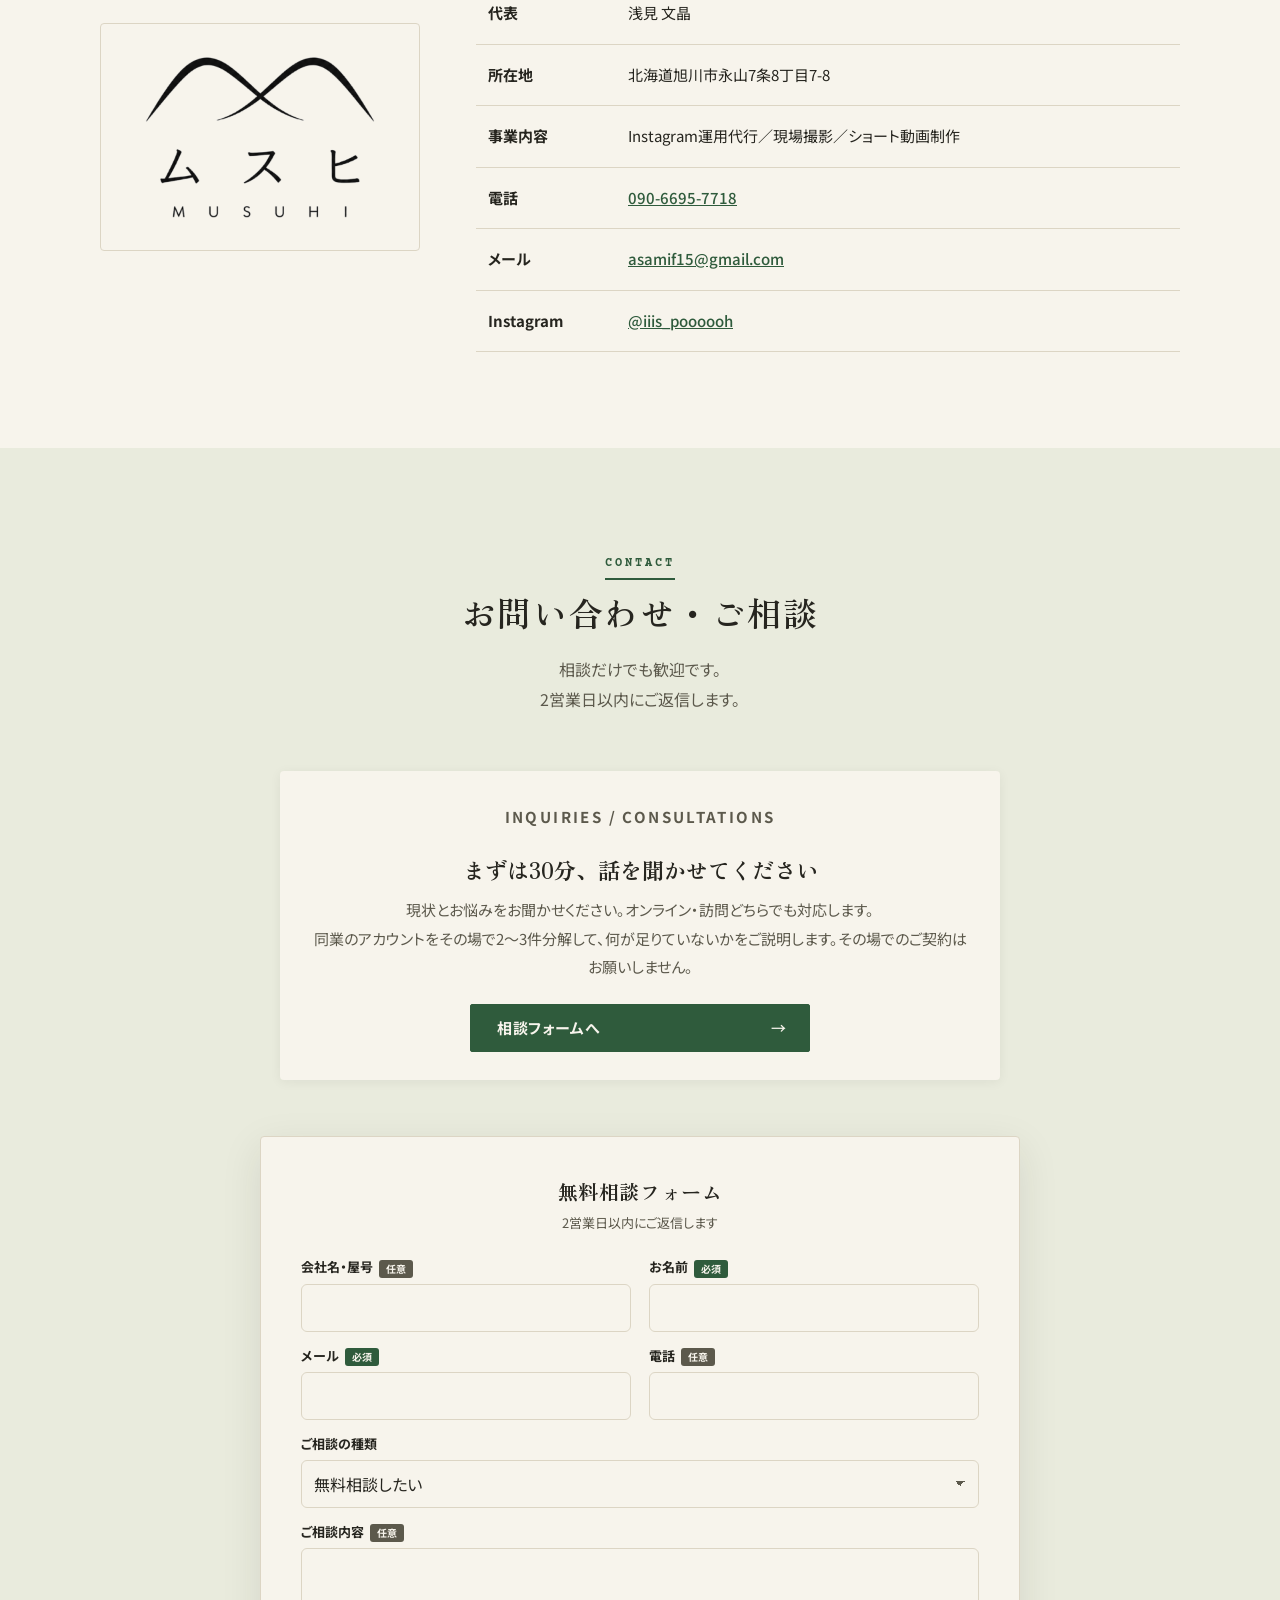
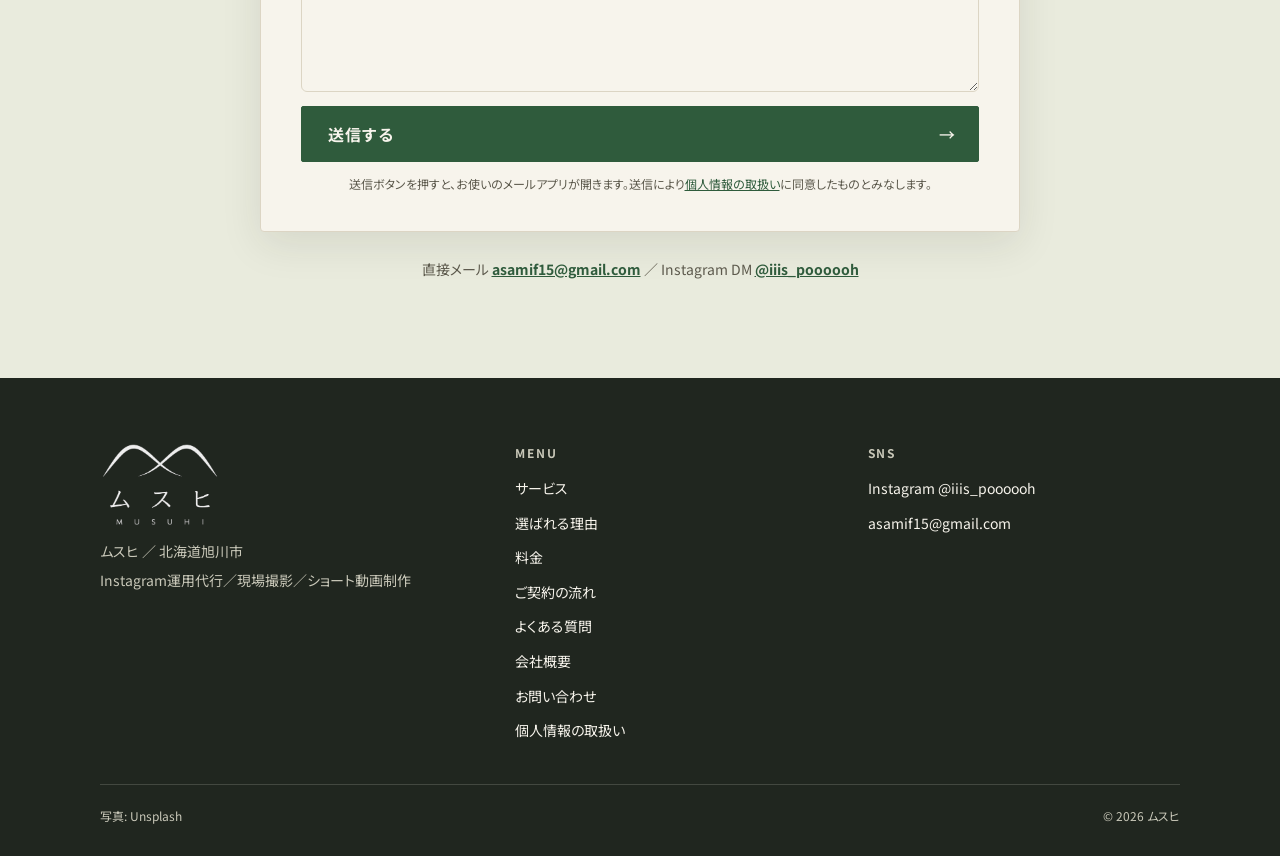
==== commit c7cc9e97: "feat: ヒーローを Le Labo 式の静かな構成に変更し、過剰な装飾を撤去 浅見さんの「Le Labo のトップページと融合」「遊びが多すぎる」への対応。 Le Labo 公式サイトを確認し、写" ====
--- a/company/index.html
+++ b/company/index.html
@@ -45,77 +45,32 @@
 <main id="main">
 
   <!-- 1. HERO -->
-  <section id="hero" class="hero" aria-labelledby="hero-title">
-    <!-- 業種切替: JSが .hero-slide を順に is-active にする（農業→漁業→酪農→林業）。
-         data-industry / data-industry-en が右下のラベルに出る -->
+  <!-- Le Labo のトップに寄せた静かな構成: 写真を画面いっぱいに敷き、文字は左下に少しだけ。
+       下端の業種キャプション（農業/漁業/酪農/林業）が写真の切替と連動し、押すと切り替わる。
+       丸バッジ・チップ・流れる帯・ヒーロー上のフォームは「遊びが多すぎる」ため撤去（フォームは #contact に1本） -->
+  <section id="hero" class="hero hero-quiet" aria-labelledby="hero-title">
     <div class="hero-bg" aria-hidden="true">
-      <img class="hero-slide is-active" src="img/hero.jpg" alt="" width="1400" height="2100" loading="eager" fetchpriority="high" data-industry="農業" data-industry-en="Agriculture">
-      <img class="hero-slide" src="img/fishing.jpg" alt="" width="1200" height="800" loading="lazy" data-industry="漁業" data-industry-en="Fishery">
-      <img class="hero-slide" src="img/dairy.jpg" alt="" width="1200" height="800" loading="lazy" data-industry="酪農" data-industry-en="Dairy">
-      <img class="hero-slide" src="img/forestry.jpg" alt="" width="1200" height="800" loading="lazy" data-industry="林業" data-industry-en="Forestry">
-    </div>
-    <div class="hero-industry" aria-hidden="true" data-industry-label hidden>
-      <span class="hi-num" data-industry-num>01 / 04</span>
-      <span class="hi-name"><b data-industry-name>農業</b><span data-industry-en-label>Agriculture</span></span>
-    </div>
-    <div class="container hero-grid">
+      <img class="hero-slide is-active" src="img/hero.jpg" alt="" width="1400" height="2100" loading="eager" fetchpriority="high">
+      <img class="hero-slide" src="img/fishing.jpg" alt="" width="1200" height="800" loading="lazy">
+      <img class="hero-slide" src="img/dairy.jpg" alt="" width="1200" height="800" loading="lazy">
+      <img class="hero-slide" src="img/forestry.jpg" alt="" width="1200" height="800" loading="lazy">
+    </div>
+    <div class="container hero-quiet-inner">
       <div class="hero-copy">
-        <p class="chip">旭川発・道内の現場へ出向くInstagram運用代行</p>
+        <p class="hero-eyebrow">Musuhi — Asahikawa, Hokkaido</p>
         <h1 id="hero-title">Instagram運用代行・現場撮影</h1>
         <p class="hero-sub">現場の<b>「人」</b>を、選ばれる理由に。</p>
         <p class="lead">農場・漁港・工場・工事現場。ムスヒは旭川から現場へ出向き、社長や職人、生産者の顔と言葉でInstagramを育てます。撮影から投稿まで一人が通して担当し、続く形をつくります。</p>
-        <ul class="fact-badges" aria-label="サービスの事実">
-          <li><span class="badge-big">道内どこでも</span><span class="badge-small">現場撮影</span></li>
-          <li><span class="badge-big">月<em>4〜12</em>本</span><span class="badge-small">投稿</span></li>
-          <li><span class="badge-big">初回相談<em>0</em>円</span><span class="badge-small">オンライン可</span></li>
-        </ul>
-      </div>
-      <div class="hero-form-wrap">
-        <form class="card-form" data-lead-form aria-labelledby="hero-form-title" novalidate action="#" method="post">
-          <p class="form-title" id="hero-form-title">無料相談のお申し込み</p>
-          <p class="form-lead">2営業日以内にご返信します</p>
-          <div class="field-pair">
-            <div class="field">
-              <label for="h-company">会社名・屋号<span class="tag tag-opt">任意</span></label>
-              <input id="h-company" name="company" type="text" autocomplete="organization">
-            </div>
-            <div class="field">
-              <label for="h-name">お名前<span class="tag tag-req">必須</span></label>
-              <input id="h-name" name="name" type="text" autocomplete="name" required aria-describedby="h-name-error">
-              <p class="field-error" id="h-name-error" data-error-for="name" hidden></p>
-            </div>
-          </div>
-          <div class="field-pair">
-            <div class="field">
-              <label for="h-email">メール<span class="tag tag-req">必須</span></label>
-              <input id="h-email" name="email" type="email" autocomplete="email" inputmode="email" required aria-describedby="h-email-error">
-              <p class="field-error" id="h-email-error" data-error-for="email" hidden></p>
-            </div>
-            <div class="field">
-              <label for="h-tel">電話<span class="tag tag-opt">任意</span></label>
-              <input id="h-tel" name="tel" type="tel" autocomplete="tel" inputmode="tel">
-            </div>
-          </div>
-          <div class="field">
-            <label for="h-type">ご相談の種類</label>
-            <select id="h-type" name="type">
-              <option value="無料相談したい">無料相談したい</option>
-              <option value="料金について聞きたい">料金について聞きたい</option>
-              <option value="その他">その他</option>
-            </select>
-          </div>
-          <div class="field">
-            <label for="h-message">ご相談内容<span class="tag tag-opt">任意</span></label>
-            <textarea id="h-message" name="message" rows="4"></textarea>
-          </div>
-          <button class="btn btn-fill btn-block" type="submit">送信する<span class="arrow" aria-hidden="true">→</span></button>
-          <p class="form-status" role="status" aria-live="polite"></p>
-          <p class="form-note">送信ボタンを押すと、お使いのメールアプリが開きます。送信により<a href="privacy/">個人情報の取扱い</a>に同意したものとみなします。</p>
-        </form>
-      </div>
-    </div>
-  </section>
-      <div class="ticker" aria-hidden="true"><div class="ticker-track"><span>農業</span><span>漁業</span><span>酪農</span><span>林業</span><span>建設</span><span>製造・加工</span><span>医療・介護</span><span>福祉</span><span>観光・宿泊</span><span>飲食・小売</span><span>北海道のどんな現場へでも</span><span>農業</span><span>漁業</span><span>酪農</span><span>林業</span><span>建設</span><span>製造・加工</span><span>医療・介護</span><span>福祉</span><span>観光・宿泊</span><span>飲食・小売</span><span>北海道のどんな現場へでも</span></div></div>
+        <a class="btn btn-ghost" href="#contact">無料で相談する<span class="arrow" aria-hidden="true">→</span></a>
+      </div>
+      <ol class="hero-captions" aria-label="写真の業種">
+        <li><button type="button" data-slide="0" aria-pressed="true"><span class="cap-ja">農業</span><span class="cap-en">agriculture — 収穫・出荷・畑の一年</span></button></li>
+        <li><button type="button" data-slide="1" aria-pressed="false"><span class="cap-ja">漁業</span><span class="cap-en">fishery — 水揚げ・加工・浜の朝</span></button></li>
+        <li><button type="button" data-slide="2" aria-pressed="false"><span class="cap-ja">酪農</span><span class="cap-en">dairy — 搾乳・牧場の日常</span></button></li>
+        <li><button type="button" data-slide="3" aria-pressed="false"><span class="cap-ja">林業</span><span class="cap-en">forestry — 伐採・製材・木の仕事</span></button></li>
+      </ol>
+    </div>
+  </section>
 
 
   <!-- 2. NEWS -->
--- a/company/assets/site.css
+++ b/company/assets/site.css
@@ -1,4 +1,4 @@
-@import url('https://fonts.googleapis.com/css2?family=Noto+Sans+JP:wght@400;500;700&family=Zen+Old+Mincho:wght@400;500;700&display=swap');
+@import url('https://fonts.googleapis.com/css2?family=Noto+Sans+JP:wght@400;500;700&family=Zen+Old+Mincho:wght@400;500;700&family=Courier+Prime:wght@400;700&display=swap');
 /* 配色は「生成りの紙 × 墨 × 深いモスグリーン」。
    9/7打合せの「白と緑はありきたり・市役所っぽい」を受け、Le Labo系のエディトリアル調へ寄せた。
    ブランドの緑は残しつつ、地色を紙にして硬さを抜く。 */
@@ -28,6 +28,7 @@
   --shadow-soft:0 2px 12px rgba(38,37,31,.06);
   --font:"Noto Sans JP",system-ui,-apple-system,"Hiragino Sans","Hiragino Kaku Gothic ProN","Yu Gothic",Meiryo,sans-serif;
   --font-serif:"Zen Old Mincho","Hiragino Mincho ProN","Yu Mincho",serif;
+  --font-mono:"Courier Prime","Courier New",ui-monospace,monospace;
   --container:1080px;
   --header-h:80px;
   --radius:4px;
@@ -121,7 +122,7 @@
 .band-dark{background:var(--dark);color:var(--on-dark)}
 .band-gray,.band-tint,.news-bar{--muted:var(--muted-deep)}
 .section-head{text-align:center;margin-bottom:56px}
-.label{display:inline-flex;align-items:center;gap:10px;margin:0 0 14px;font-size:12px;font-weight:700;letter-spacing:.28em;color:var(--primary);text-transform:uppercase;line-height:1.4}
+.label{display:inline-flex;align-items:center;gap:10px;margin:0 0 14px;font-family:var(--font-mono);font-size:12px;font-weight:700;letter-spacing:.24em;color:var(--primary);text-transform:uppercase;line-height:1.4}
 .label::before{content:"";width:28px;height:1px;background:var(--primary);flex:none}
 .band-dark .label{color:var(--on-dark)}
 .section-note{margin-top:16px;font-size:16px;color:var(--muted)}
@@ -517,7 +518,8 @@
 .hero-sub{color:#CDEBD6}
 .hero-sub b{color:#fff}
 .hero .lead{color:rgba(255,255,255,.88)}
-.fact-badges li{background:rgba(255,255,255,.1);border-color:rgba(255,255,255,.5);backdrop-filter:blur(4px);-webkit-backdrop-filter:blur(4px);box-shadow:none;animation:musuhi-float 5.2s ease-in-out infinite}
+/* 下層ページの丸バッジ。浮遊アニメーションは「遊びが多すぎる」ため止め、細い線だけの静かな表現にする */
+.fact-badges li{background:rgba(32,38,31,.18);border:1px solid rgba(247,244,236,.55);backdrop-filter:blur(4px);-webkit-backdrop-filter:blur(4px);box-shadow:none;animation:none}
 .fact-badges li:nth-child(2){animation-delay:-1.7s}
 .fact-badges li:nth-child(3){animation-delay:-3.4s}
 .badge-big,.badge-small{color:#fff}
@@ -603,16 +605,46 @@
 .ticker-track span::after{background:rgba(247,244,236,.4)}
 
 /* ===== ヒーローの業種切替システム =====
-   一次産業の写真がラベル付きでクロスフェードする（農業→漁業→酪農→林業）。
+   一次産業の写真がクロスフェードする（農業→漁業→酪農→林業）。
    打合せの「業種ごとに写真を切り替える」「切り替えるシステムは作れますよ」の実装。
    写真1枚のページ（下層）では JS が何もしないので、このCSSは干渉しない。 */
 .hero-bg .hero-slide{position:absolute;inset:0;opacity:0;transition:opacity 1.8s ease;animation:none}
 .hero-bg .hero-slide.is-active{opacity:1;animation:musuhi-kenburns 14s ease-in-out both}
-.hero-industry{position:absolute;right:36px;bottom:64px;z-index:2;display:flex;align-items:center;gap:14px;padding:10px 0 10px 18px;border-left:1px solid rgba(247,244,236,.5);color:#F7F4EC;pointer-events:none}
-.hi-num{font-family:var(--font-serif);font-size:13px;letter-spacing:.22em}
-.hi-name{font-size:12px;font-weight:500;letter-spacing:.26em;text-transform:uppercase;white-space:nowrap}
-.hi-name b{display:block;font-family:var(--font-serif);font-size:17px;font-weight:600;letter-spacing:.3em;margin-bottom:2px}
-@media (max-width:900px){.hero-industry{display:none}}
 @media (prefers-reduced-motion:reduce){
   .hero-bg .hero-slide{transition:none;animation:none}
 }
+
+/* ===== ヒーロー「静」: Le Labo のトップに寄せる =====
+   写真を画面いっぱいに敷き、文字は左下に少なく。下端に業種キャプションを横一列。
+   小さな英字はタイプライター体（Le Labo のラベル感）。 */
+.hero-quiet{padding:0;min-height:min(92vh,880px);display:flex;flex-direction:column;justify-content:flex-end}
+.hero-quiet .hero-bg::after{background:linear-gradient(180deg,rgba(32,38,31,.18) 0%,rgba(32,38,31,.22) 45%,rgba(32,38,31,.78) 100%)}
+.hero-quiet .hero-bg::before{display:none}
+.hero-quiet-inner{position:relative;z-index:1;display:flex;flex-direction:column;min-width:0}
+.hero-quiet .hero-copy{max-width:600px;padding:170px 0 44px}
+.hero-eyebrow{font-family:var(--font-mono);font-size:12px;letter-spacing:.2em;text-transform:uppercase;color:rgba(247,244,236,.78);margin-bottom:22px}
+.hero-quiet h1{display:block;font-size:clamp(28px,3.2vw,38px);font-weight:600;letter-spacing:.06em;line-height:1.4;margin-bottom:10px}
+.hero-quiet .hero-sub{font-size:clamp(17px,1.5vw,20px);font-weight:500;color:rgba(247,244,236,.92);margin-bottom:20px}
+.hero-quiet .lead{font-size:15px;line-height:2;color:rgba(247,244,236,.82);max-width:36em;margin-bottom:30px}
+.btn-ghost{background:transparent;color:#F7F4EC;border-color:rgba(247,244,236,.6);font-weight:500;letter-spacing:.08em}
+.btn-ghost:hover{background:rgba(247,244,236,.12);border-color:#F7F4EC}
+.btn.btn-ghost{color:#F7F4EC}
+.hero-captions{display:grid;grid-template-columns:repeat(4,1fr);gap:24px;margin:0;padding:22px 0 34px;list-style:none;border-top:1px solid rgba(247,244,236,.24)}
+.hero-captions button{display:block;width:100%;margin:0;padding:0;border:0;background:none;text-align:left;cursor:pointer;color:rgba(247,244,236,.48);font-family:var(--font-mono);transition:color .5s}
+.hero-captions button:hover,.hero-captions button[aria-pressed="true"]{color:#F7F4EC}
+.hero-captions button:focus-visible{outline:1px solid rgba(247,244,236,.8);outline-offset:6px}
+.cap-ja{display:block;font-family:var(--font-serif);font-size:17px;font-weight:500;letter-spacing:.16em;line-height:1.4;margin-bottom:4px}
+.cap-en{display:block;font-size:11px;letter-spacing:.04em;line-height:1.7}
+/* 進行中のスライドを示す細い線（切替の間隔に合わせて伸びる） */
+.hero-captions button::before{content:"";display:block;width:100%;height:1px;margin-bottom:14px;background:rgba(247,244,236,.22)}
+.hero-captions button[aria-pressed="true"]::before{background:linear-gradient(90deg,#F7F4EC var(--cap-progress,0%),rgba(247,244,236,.22) var(--cap-progress,0%))}
+@media (max-width:900px){
+  .hero-quiet{min-height:0}
+  .hero-quiet .hero-copy{padding:120px 0 36px}
+  .hero-captions{grid-template-columns:repeat(2,1fr);gap:18px 24px;padding-bottom:28px}
+}
+@media (max-width:560px){
+  .hero-quiet .hero-copy{padding:96px 0 30px}
+  .cap-en{display:none}
+  .hero-captions button::before{margin-bottom:8px}
+}
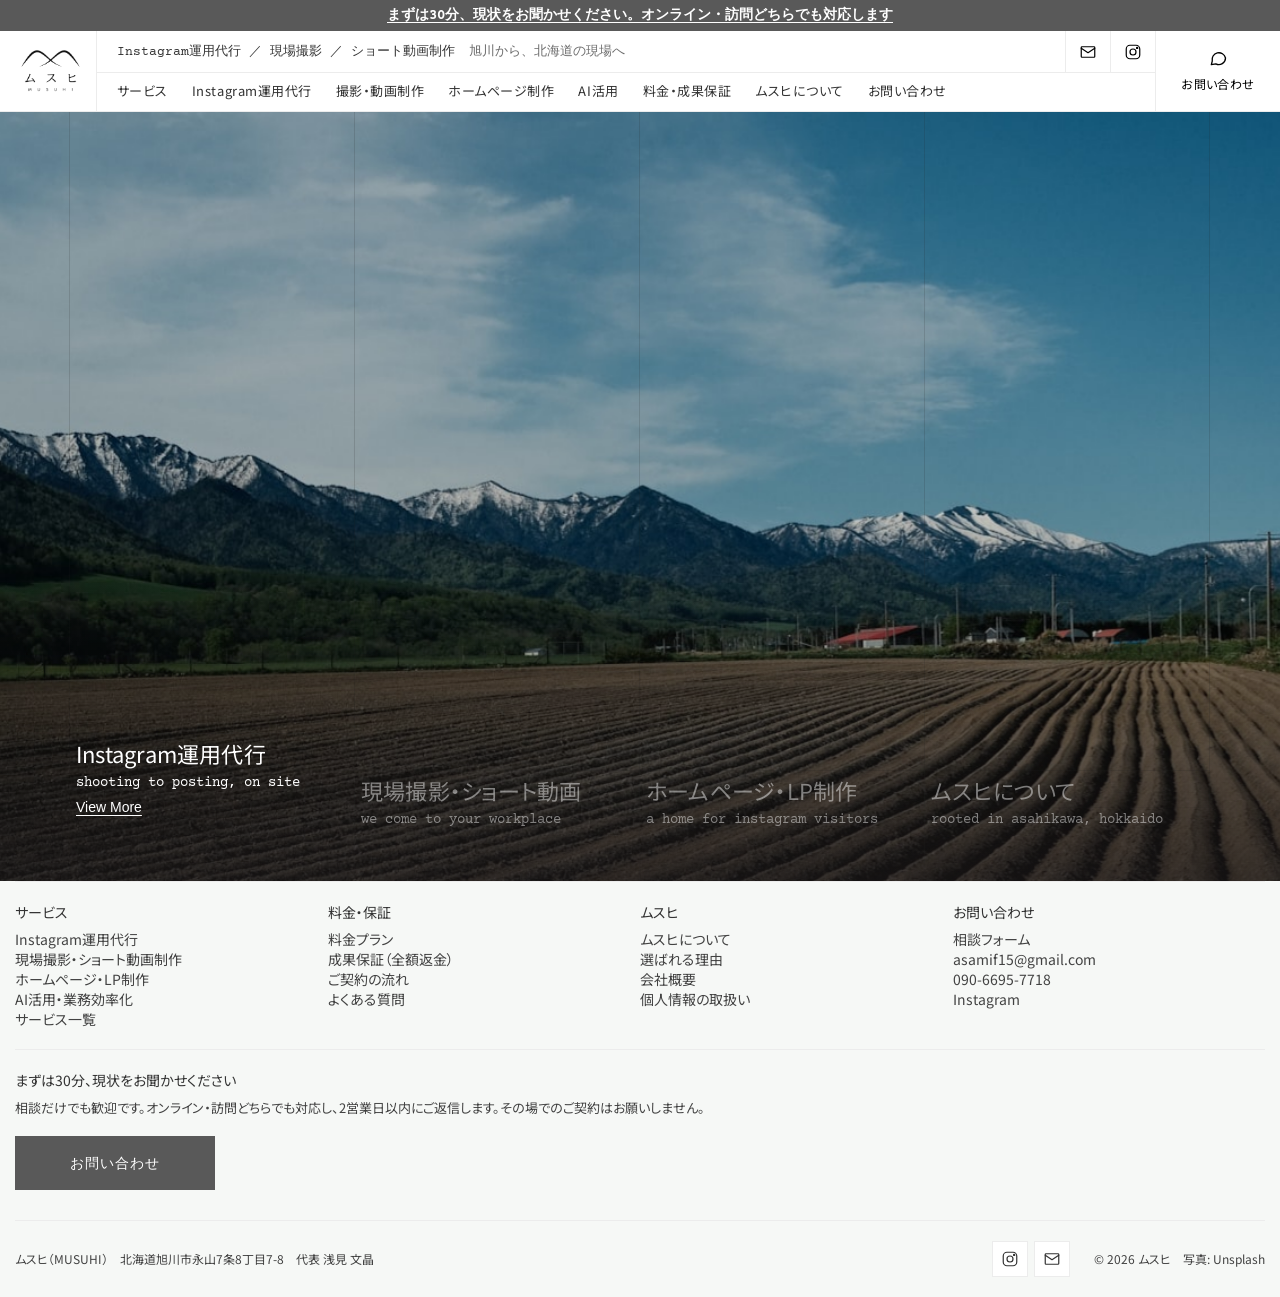
==== commit 385fca88: "feat: トップを写真1画面＋4列の構成に刷新し、料金・会社紹介・問い合わせを下層ページへ分離 - トップ: 告知帯＋3ブロックのヘッダー、100svh−ヘッダー−50px の写真スライダー（5秒で" ====
--- a/company/index.html
+++ b/company/index.html
@@ -7,688 +7,192 @@
 <meta name="description" content="旭川発。農場・漁港・工場・工事現場へ出向いて撮る、Instagram運用代行。現場の「人」を、選ばれる理由に。初回相談無料。">
 <meta property="og:title" content="ムスヒ ｜ Instagram運用代行・現場撮影（旭川）">
 <meta property="og:description" content="旭川発。農場・漁港・工場・工事現場へ出向いて撮る、Instagram運用代行。現場の「人」を、選ばれる理由に。初回相談無料。">
-<meta property="og:image" content="https://nakajimaakimasa-cpu.github.io/musuhi-lab/company/img/about_hokkaido.jpg">
+<meta property="og:image" content="https://nakajimaakimasa-cpu.github.io/musuhi-lab/company/img/farm.jpg">
 <meta property="og:type" content="website">
 <meta property="og:url" content="https://nakajimaakimasa-cpu.github.io/musuhi-lab/company/">
+<link rel="icon" href="img/logo.png" type="image/png">
+<link rel="preload" as="image" href="img/farm.jpg">
+<link rel="stylesheet" href="assets/site.css">
 <link rel="canonical" href="https://nakajimaakimasa-cpu.github.io/musuhi-lab/company/">
-<link rel="icon" href="img/logo.png" type="image/png">
-<link rel="stylesheet" href="assets/site.css">
 </head>
 <body>
 <a class="skip" href="#main">本文へスキップ</a>
-
-<header class="site-header">
-  <div class="container header-inner">
-    <a class="brand" href="#hero" aria-label="ムスヒ トップへ">
-      <span class="brand-mark" aria-hidden="true"></span>
-      <span class="brand-name">ムスヒ</span>
-    </a>
-    <nav class="site-nav" id="site-nav" aria-label="メインナビゲーション">
+<div class="announce"><a href="contact/"><u>まずは30分、現状をお聞かせください<span class="announce-more">。オンライン・訪問どちらでも対応します</span></u></a></div>
+<header class="site-header lh">
+  <button class="nav-toggle" type="button" aria-expanded="false" aria-controls="site-nav" aria-label="メニューを開く">
+    <span class="bar"></span><span class="bar"></span><span class="bar"></span>
+  </button>
+  <a class="lh-logo" href="" aria-label="ムスヒ トップへ">
+    <img src="img/logo.png" alt="ムスヒ MUSUHI" width="720" height="509">
+  </a>
+  <div class="lh-inner">
+    <div class="lh-row1">
+      <p class="lh-tag"><span class="lh-tag-main">Instagram運用代行 ／ 現場撮影 ／ ショート動画制作</span><span class="lh-tag-sub">旭川から、北海道の現場へ</span></p>
+      <div class="lh-actions">
+        <a class="lh-icon" href="mailto:asamif15@gmail.com" aria-label="メールで問い合わせる">
+          <svg width="18" height="18" viewBox="0 0 24 24" fill="none" stroke="currentColor" stroke-width="1.6" stroke-linecap="round" stroke-linejoin="round" aria-hidden="true" focusable="false"><rect x="3" y="5" width="18" height="14" rx="1"/><path d="M3 7l9 6 9-6"/></svg>
+        </a>
+        <a class="lh-icon" href="https://www.instagram.com/iiis_poooooh/" target="_blank" rel="noopener" aria-label="Instagram @iiis_poooooh（新しいタブで開く）">
+          <svg width="18" height="18" viewBox="0 0 24 24" fill="none" stroke="currentColor" stroke-width="1.6" stroke-linecap="round" stroke-linejoin="round" aria-hidden="true" focusable="false"><rect x="3" y="3" width="18" height="18" rx="5"/><circle cx="12" cy="12" r="4"/><circle cx="17.5" cy="6.5" r=".8" fill="currentColor"/></svg>
+        </a>
+      </div>
+    </div>
+    <nav class="site-nav lh-nav" id="site-nav" aria-label="メインナビゲーション">
       <ul class="nav-list">
         <li><a href="service/">サービス</a></li>
-        <li><a href="#reasons">選ばれる理由</a></li>
-        <li><a href="#pricing">料金</a></li><li><a href="#guarantee">返金保証</a></li>
-        <li><a href="#flow">ご契約の流れ</a></li>
-        <li><a href="#faq">よくある質問</a></li>
-        <li><a href="#company">会社概要</a></li>
+        <li><a href="service/sns/">Instagram運用代行</a></li>
+        <li><a href="service/filming/">撮影・動画制作</a></li>
+        <li><a href="service/web/">ホームページ制作</a></li>
+        <li><a href="service/ai/">AI活用</a></li>
+        <li><a href="price/">料金・成果保証</a></li>
+        <li><a href="about/">ムスヒについて</a></li>
+        <li><a href="contact/">お問い合わせ</a></li>
       </ul>
     </nav>
-    <div class="header-actions">
-      <a class="btn btn-fill" href="#contact">お問い合わせ<span class="arrow" aria-hidden="true">→</span></a>
-      <button class="nav-toggle" type="button" aria-expanded="false" aria-controls="site-nav" aria-label="メニューを開く">
-        <span class="bar"></span><span class="bar"></span><span class="bar"></span>
-      </button>
-    </div>
   </div>
+  <a class="lh-contact" href="contact/" data-contact>
+    <svg width="20" height="20" viewBox="0 0 24 24" fill="none" stroke="currentColor" stroke-width="1.6" stroke-linecap="round" stroke-linejoin="round" aria-hidden="true" focusable="false"><path d="M21 12a8 8 0 0 1-11.6 7.1L4 20l1.1-4.2A8 8 0 1 1 21 12z"/></svg>
+    <span>お問い合わせ</span>
+  </a>
 </header>
 
-<main id="main">
-
-  <!-- 1. HERO -->
-  <!-- Le Labo のトップに寄せた静かな構成: 写真を画面いっぱいに敷き、文字は左下に少しだけ。
-       下端の業種キャプション（農業/漁業/酪農/林業）が写真の切替と連動し、押すと切り替わる。
-       丸バッジ・チップ・流れる帯・ヒーロー上のフォームは「遊びが多すぎる」ため撤去（フォームは #contact に1本） -->
-  <section id="hero" class="hero hero-quiet" aria-labelledby="hero-title">
-    <div class="hero-bg" aria-hidden="true">
-      <img class="hero-slide is-active" src="img/hero.jpg" alt="" width="1400" height="2100" loading="eager" fetchpriority="high">
-      <img class="hero-slide" src="img/fishing.jpg" alt="" width="1200" height="800" loading="lazy">
-      <img class="hero-slide" src="img/dairy.jpg" alt="" width="1200" height="800" loading="lazy">
-      <img class="hero-slide" src="img/forestry.jpg" alt="" width="1200" height="800" loading="lazy">
-    </div>
-    <div class="container hero-quiet-inner">
-      <div class="hero-copy">
-        <p class="hero-eyebrow">Musuhi — Asahikawa, Hokkaido</p>
-        <h1 id="hero-title">Instagram運用代行・現場撮影</h1>
-        <p class="hero-sub">現場の<b>「人」</b>を、選ばれる理由に。</p>
-        <p class="lead">農場・漁港・工場・工事現場。ムスヒは旭川から現場へ出向き、社長や職人、生産者の顔と言葉でInstagramを育てます。撮影から投稿まで一人が通して担当し、続く形をつくります。</p>
-        <a class="btn btn-ghost" href="#contact">無料で相談する<span class="arrow" aria-hidden="true">→</span></a>
-      </div>
-      <ol class="hero-captions" aria-label="写真の業種">
-        <li><button type="button" data-slide="0" aria-pressed="true"><span class="cap-ja">農業</span><span class="cap-en">agriculture — 収穫・出荷・畑の一年</span></button></li>
-        <li><button type="button" data-slide="1" aria-pressed="false"><span class="cap-ja">漁業</span><span class="cap-en">fishery — 水揚げ・加工・浜の朝</span></button></li>
-        <li><button type="button" data-slide="2" aria-pressed="false"><span class="cap-ja">酪農</span><span class="cap-en">dairy — 搾乳・牧場の日常</span></button></li>
-        <li><button type="button" data-slide="3" aria-pressed="false"><span class="cap-ja">林業</span><span class="cap-en">forestry — 伐採・製材・木の仕事</span></button></li>
+
+<main id="main" class="page-top" tabindex="-1">
+  <h1 class="sr-only">ムスヒ ｜ 旭川から北海道の現場へ出向く Instagram運用代行・現場撮影</h1>
+
+  <!-- 画面いっぱいの写真が 5 秒ごとに切り替わり、下端の 4 列がそれぞれ 1 つのサービスを指す。
+       PC: 列にマウスを載せると写真が切り替わり、列のどこを押してもそのページへ。
+       スマホ／タブレット: 横にスライド。各写真の中に見出しとボタン、左下に 4 本の線。
+       画像は Unsplash（商用可）。 -->
+  <section class="ls" aria-roledescription="carousel" aria-label="ムスヒのサービス">
+    <div class="ls-clip">
+      <div class="ls-slide is-active" role="group" aria-roledescription="slide" aria-label="1 / 4　Instagram運用代行" data-index="0">
+        <a class="ls-link" href="service/sns/">
+          <img src="img/farm.jpg" alt="" width="1200" height="800" loading="eager" fetchpriority="high" style="object-position:center 55%">
+          <span class="ls-cap"><span class="ls-cap-h">Instagram運用代行</span><span class="ls-cap-p" lang="en">shooting to posting, on site</span><span class="ls-more" lang="en">View More</span></span>
+        </a>
+      </div>
+      <div class="ls-slide" role="group" aria-roledescription="slide" aria-label="2 / 4　現場撮影・ショート動画制作" data-index="1">
+        <a class="ls-link" href="service/filming/">
+          <img src="img/r1_filming.jpg" alt="" width="1200" height="1600" loading="lazy" style="object-position:center 42%">
+          <span class="ls-cap"><span class="ls-cap-h">現場撮影・ショート動画</span><span class="ls-cap-p" lang="en">we come to your workplace</span><span class="ls-more" lang="en">View More</span></span>
+        </a>
+      </div>
+      <div class="ls-slide" role="group" aria-roledescription="slide" aria-label="3 / 4　ホームページ・LP制作" data-index="2">
+        <a class="ls-link" href="service/web/">
+          <img src="img/r3_direct.jpg" alt="" width="1200" height="1800" loading="lazy" style="object-position:center 62%">
+          <span class="ls-cap"><span class="ls-cap-h">ホームページ・LP制作</span><span class="ls-cap-p" lang="en">a home for instagram visitors</span><span class="ls-more" lang="en">View More</span></span>
+        </a>
+      </div>
+      <div class="ls-slide" role="group" aria-roledescription="slide" aria-label="4 / 4　ムスヒについて" data-index="3">
+        <a class="ls-link" href="about/">
+          <img src="img/about_hokkaido.jpg" alt="" width="1400" height="933" loading="lazy" style="object-position:center 60%">
+          <span class="ls-cap"><span class="ls-cap-h">ムスヒについて</span><span class="ls-cap-p" lang="en">rooted in asahikawa, hokkaido</span><span class="ls-more" lang="en">Learn More</span></span>
+        </a>
+      </div>
+    </div>
+
+    <div class="ls-paging">
+      <div class="ls-thumbs">
+        <div class="ls-thumb is-active" data-index="0">
+          <div class="ls-thumb-inner">
+            <h2>Instagram運用代行</h2>
+            <p lang="en">shooting to posting, on site</p>
+            <div class="ls-actions"><span lang="en">View More</span></div>
+          </div>
+          <a class="ls-thumb-link" href="service/sns/"><span class="sr-only">Instagram運用代行を詳しく見る</span></a>
+        </div>
+        <div class="ls-thumb" data-index="1">
+          <div class="ls-thumb-inner">
+            <h2>現場撮影・ショート動画</h2>
+            <p lang="en">we come to your workplace</p>
+            <div class="ls-actions"><span lang="en">View More</span></div>
+          </div>
+          <a class="ls-thumb-link" href="service/filming/"><span class="sr-only">現場撮影・ショート動画制作を詳しく見る</span></a>
+        </div>
+        <div class="ls-thumb" data-index="2">
+          <div class="ls-thumb-inner">
+            <h2>ホームページ・LP制作</h2>
+            <p lang="en">a home for instagram visitors</p>
+            <div class="ls-actions"><span lang="en">View More</span></div>
+          </div>
+          <a class="ls-thumb-link" href="service/web/"><span class="sr-only">ホームページ・LP制作を詳しく見る</span></a>
+        </div>
+        <div class="ls-thumb" data-index="3">
+          <div class="ls-thumb-inner">
+            <h2>ムスヒについて</h2>
+            <p lang="en">rooted in asahikawa, hokkaido</p>
+            <div class="ls-actions"><span lang="en">Learn More</span></div>
+          </div>
+          <a class="ls-thumb-link" href="about/"><span class="sr-only">ムスヒについてを詳しく見る</span></a>
+        </div>
+      </div>
+      <ol class="ls-dots" aria-label="写真を選ぶ">
+        <li><button type="button" class="is-active" aria-label="1枚目：Instagram運用代行" aria-current="true"></button></li>
+        <li><button type="button" aria-label="2枚目：現場撮影・ショート動画制作"></button></li>
+        <li><button type="button" aria-label="3枚目：ホームページ・LP制作"></button></li>
+        <li><button type="button" aria-label="4枚目：ムスヒについて"></button></li>
       </ol>
+      <p class="sr-only" aria-live="polite" data-ls-live></p>
     </div>
   </section>
 
-
-  <!-- 2. NEWS -->
-  <div class="news-bar" aria-label="お知らせ">
-    <div class="container news-inner">
-      <span class="news-chip">NEWS</span>
-      <p>初回相談は無料です。オンライン・訪問どちらでも対応します。</p>
-    </div>
-  </div>
-
-  <!-- 3. FIELDS -->
-  <section id="fields" class="section band-gray" aria-labelledby="fields-title">
-    <div class="container">
-      <div class="section-head">
-        <p class="label">Fields</p>
-        <h2 id="fields-title">北海道の、どんな現場へでも行きます</h2>
-        <p class="section-note">一次産業から医療・介護、観光まで。旭川を拠点に、北海道内ならどこへでも同行します。</p>
-      </div>
-      <ul class="field-row">
-        <li class="field-card">
-          <figure class="field-photo"><img src="img/farm.jpg" alt="畑と山の風景" width="1200" height="800" loading="lazy"></figure>
-          <div class="field-body"><h3>農業</h3><p>収穫・出荷・畑の一年を発信</p></div>
-        </li>
-        <li class="field-card">
-          <figure class="field-photo"><img src="img/fishing.jpg" alt="沖へ向かう漁船" width="1200" height="554" loading="lazy"></figure>
-          <div class="field-body"><h3>漁業</h3><p>水揚げ・加工・浜の朝を発信</p></div>
-        </li>
-        <li class="field-card">
-          <figure class="field-photo"><img src="img/dairy.jpg" alt="牧場の牛" width="1200" height="800" loading="lazy"></figure>
-          <div class="field-body"><h3>酪農</h3><p>搾乳・牧場の日常・生産者の顔</p></div>
-        </li>
-        <li class="field-card">
-          <figure class="field-photo"><img src="img/forestry.jpg" alt="森林と木材" width="1200" height="1800" loading="lazy"></figure>
-          <div class="field-body"><h3>林業</h3><p>伐採・製材・木の仕事の価値</p></div>
-        </li>
-        <li class="field-card">
-          <figure class="field-photo"><img src="img/construction.jpg" alt="建設現場" width="1200" height="1800" loading="lazy"></figure>
-          <div class="field-body"><h3>建設</h3><p>現場・職人・技術を採用と受注へ</p></div>
-        </li>
-        <li class="field-card">
-          <figure class="field-photo"><img src="img/workshop.jpg" alt="工房で作業する職人の手元" width="1200" height="800" loading="lazy"></figure>
-          <div class="field-body"><h3>製造・加工</h3><p>工程・こだわり・作り手の言葉</p></div>
-        </li>
+</main>
+
+<footer class="site-footer lf">
+  <div class="lf-inner">
+    <div class="lf-cols">
+      <div class="lf-col">
+        <p class="lf-title">サービス</p>
+        <ul>
+          <li><a href="service/sns/">Instagram運用代行</a></li>
+          <li><a href="service/filming/">現場撮影・ショート動画制作</a></li>
+          <li><a href="service/web/">ホームページ・LP制作</a></li>
+          <li><a href="service/ai/">AI活用・業務効率化</a></li>
+          <li><a href="service/">サービス一覧</a></li>
+        </ul>
+      </div>
+      <div class="lf-col">
+        <p class="lf-title">料金・保証</p>
+        <ul>
+          <li><a href="price/#pricing">料金プラン</a></li>
+          <li><a href="price/#guarantee">成果保証（全額返金）</a></li>
+          <li><a href="price/#flow">ご契約の流れ</a></li>
+          <li><a href="price/#faq">よくある質問</a></li>
+        </ul>
+      </div>
+      <div class="lf-col">
+        <p class="lf-title">ムスヒ</p>
+        <ul>
+          <li><a href="about/">ムスヒについて</a></li>
+          <li><a href="about/#reasons">選ばれる理由</a></li>
+          <li><a href="about/#company">会社概要</a></li>
+          <li><a href="privacy/">個人情報の取扱い</a></li>
+        </ul>
+      </div>
+      <div class="lf-col">
+        <p class="lf-title">お問い合わせ</p>
+        <ul>
+          <li><a href="contact/">相談フォーム</a></li>
+          <li><a href="mailto:asamif15@gmail.com">asamif15@gmail.com</a></li>
+          <li><a href="tel:09066957718">090-6695-7718</a></li>
+          <li><a href="https://www.instagram.com/iiis_poooooh/" target="_blank" rel="noopener">Instagram</a></li>
+        </ul>
+      </div>
+      <div class="lf-col lf-subscribe">
+        <p class="lf-title">まずは30分、現状をお聞かせください</p>
+        <p class="lf-note">相談だけでも歓迎です。オンライン・訪問どちらでも対応し、2営業日以内にご返信します。その場でのご契約はお願いしません。</p>
+        <a class="lbtn" href="contact/">お問い合わせ</a>
+      </div>
+    </div>
+    <div class="lf-secondary">
+      <p class="lf-addr">ムスヒ（MUSUHI）　北海道旭川市永山7条8丁目7-8　代表 浅見 文晶</p>
+      <ul class="lf-social" aria-label="SNS">
+        <li><a href="https://www.instagram.com/iiis_poooooh/" target="_blank" rel="noopener" aria-label="Instagram（新しいタブで開く）"><svg width="18" height="18" viewBox="0 0 24 24" fill="none" stroke="currentColor" stroke-width="1.6" stroke-linecap="round" stroke-linejoin="round" aria-hidden="true" focusable="false"><rect x="3" y="3" width="18" height="18" rx="5"/><circle cx="12" cy="12" r="4"/><circle cx="17.5" cy="6.5" r=".8" fill="currentColor"/></svg></a></li>
+        <li><a href="mailto:asamif15@gmail.com" aria-label="メール"><svg width="18" height="18" viewBox="0 0 24 24" fill="none" stroke="currentColor" stroke-width="1.6" stroke-linecap="round" stroke-linejoin="round" aria-hidden="true" focusable="false"><rect x="3" y="5" width="18" height="14" rx="1"/><path d="M3 7l9 6 9-6"/></svg></a></li>
       </ul>
-          <div class="field-more">
-            <p class="field-more-lead">写真の6業種は一例です。こんな現場にも伺っています。</p>
-            <ul class="field-chips">
-              <li>医療・介護・福祉</li>
-              <li>観光・宿泊</li>
-              <li>飲食・小売</li>
-              <li>工房・アトリエ</li>
-              <li>士業・サービス業</li>
-              <li>その他、ご相談ください</li>
-            </ul>
-          </div>
-    </div>
-  </section>
-
-  <!-- 4. SOLUTION -->
-  <section id="solutions" class="section" aria-labelledby="solutions-title">
-    <div class="container">
-      <div class="section-head">
-        <p class="label">Solution</p>
-        <h2 id="solutions-title">ムスヒで解決できること</h2>
-        <p class="section-note">撮影から投稿、リール、採用まで。少人数だからできることがあります。</p>
-      </div>
-      <ol class="sol-grid">
-        <li class="sol-card">
-          <span class="sol-num" aria-hidden="true">01</span>
-          <div class="sol-text">
-            <h3>現場で撮る、素材づくり</h3>
-            <p>農場・漁港・工場へ同行し、作業風景と人を撮影します。ネット完結の代行では撮れない質感を。</p>
-          </div>
-          <span class="sol-icon" aria-hidden="true"><svg viewBox="0 0 96 96" fill="none" stroke="currentColor" stroke-width="1.5" stroke-linecap="round" stroke-linejoin="round" focusable="false"><rect x="22" y="26" width="52" height="34" rx="4"/><circle cx="48" cy="43" r="10"/><circle cx="48" cy="43" r="4"/><path d="M36 26l4-7h16l4 7"/><path d="M48 60v10"/><path d="M48 70l-16 20M48 70l16 20M48 70v20"/></svg></span>
-          <p class="sol-fact">半日〜／道内対応</p>
-        </li>
-        <li class="sol-card">
-          <span class="sol-num" aria-hidden="true">02</span>
-          <div class="sol-text">
-            <h3>続く投稿の設計</h3>
-            <p>月の投稿計画を先に決め、写真を送るだけで回る運用にします。「何を出せばいいか分からない」をなくします。</p>
-          </div>
-          <span class="sol-icon" aria-hidden="true"><svg viewBox="0 0 96 96" fill="none" stroke="currentColor" stroke-width="1.5" stroke-linecap="round" stroke-linejoin="round" focusable="false"><rect x="18" y="22" width="60" height="56" rx="4"/><path d="M18 38h60"/><path d="M32 16v12M64 16v12"/><path d="M28 52l5 5 9-9"/><path d="M54 52l5 5 9-9"/><path d="M28 68h14M54 68h14"/></svg></span>
-          <p class="sol-fact">投稿4〜12本/月</p>
-        </li>
-        <li class="sol-card">
-          <span class="sol-num" aria-hidden="true">03</span>
-          <div class="sol-text">
-            <h3>リールで見つけてもらう</h3>
-            <p>15〜60秒のショート動画で、まだ知らない人に届く入口を作ります。冒頭のフック設計、テロップ、BGMまで。</p>
-          </div>
-          <span class="sol-icon" aria-hidden="true"><svg viewBox="0 0 96 96" fill="none" stroke="currentColor" stroke-width="1.5" stroke-linecap="round" stroke-linejoin="round" focusable="false"><rect x="30" y="10" width="36" height="76" rx="6"/><path d="M42 17h12"/><path d="M42 38l16 10-16 10z"/><path d="M44 78h8"/></svg></span>
-          <p class="sol-fact">リール4〜12本/月</p>
-        </li>
-        <li class="sol-card">
-          <span class="sol-num" aria-hidden="true">04</span>
-          <div class="sol-text">
-            <h3>「人」が主役の信頼づくり</h3>
-            <p>商品×現場×人。社長や生産者の顔と言葉が、いちばんの信頼になります。</p>
-          </div>
-          <span class="sol-icon" aria-hidden="true"><svg viewBox="0 0 96 96" fill="none" stroke="currentColor" stroke-width="1.5" stroke-linecap="round" stroke-linejoin="round" focusable="false"><circle cx="34" cy="34" r="11"/><path d="M14 76c0-12 9-20 20-20s20 8 20 20"/><circle cx="64" cy="38" r="9"/><path d="M58 60c2-1 4-1 6-1 10 0 18 8 18 17"/></svg></span>
-          <p class="sol-fact">商品×現場×人</p>
-        </li>
-        <li class="sol-card">
-          <span class="sol-num" aria-hidden="true">05</span>
-          <div class="sol-text">
-            <h3>採用にも効く発信</h3>
-            <p>求人票では伝わらない職場の空気を、働く人のリールで届けます。</p>
-          </div>
-          <span class="sol-icon" aria-hidden="true"><svg viewBox="0 0 96 96" fill="none" stroke="currentColor" stroke-width="1.5" stroke-linecap="round" stroke-linejoin="round" focusable="false"><path d="M16 22h64a4 4 0 0 1 4 4v34a4 4 0 0 1-4 4H44l-14 12v-12H16a4 4 0 0 1-4-4V26a4 4 0 0 1 4-4z"/><circle cx="38" cy="38" r="6"/><path d="M26 56c0-6 5-10 12-10s12 4 12 10"/><circle cx="60" cy="40" r="5"/><path d="M52 56c0-5 3-9 8-9s8 4 8 9"/></svg></span>
-          <p class="sol-fact">採用チャネルとしても</p>
-        </li>
-        <li class="sol-card">
-          <span class="sol-num" aria-hidden="true">06</span>
-          <div class="sol-text">
-            <h3>代表が直接担当</h3>
-            <p>少人数だから判断が速く、当日の変更にも対応します。</p>
-          </div>
-          <span class="sol-icon" aria-hidden="true"><svg viewBox="0 0 96 96" fill="none" stroke="currentColor" stroke-width="1.5" stroke-linecap="round" stroke-linejoin="round" focusable="false"><circle cx="38" cy="30" r="9"/><path d="M22 60c0-9 7-16 16-16s16 7 16 16"/><rect x="60" y="42" width="20" height="14" rx="2"/><path d="M58 56h24l3 6H55z"/><path d="M10 62h76"/><path d="M18 62v22M78 62v22"/></svg></span>
-          <p class="sol-fact">窓口は代表ひとり</p>
-        </li>
-      </ol>
-      <div class="section-cta section-cta-pair">
-            <a class="btn btn-line btn-lg" href="service/">サービスを詳しく見る<span class="arrow" aria-hidden="true">→</span></a>
-            <a class="btn btn-fill btn-lg btn-cta" href="#contact">無料相談はこちら<span class="arrow" aria-hidden="true">→</span></a>
-          </div>
-    </div>
-  </section>
-
-  <!-- 5. ABOUT -->
-  <section id="about" class="section band-dark" aria-labelledby="about-title">
-    <div class="container">
-      <div class="section-head">
-        <p class="label">About Musuhi</p>
-        <h2 id="about-title">いちばん大事にしているのは、縁です。</h2>
-      </div>
-      <div class="about-grid">
-        <div class="about-copy">
-          <p>「ムスヒ（産霊）」は日本の古い言葉で、“生み出し、結ぶ力”を意味します。屋号にこの言葉を選んだのは、私たちがいちばん大事にしているのが<b>縁</b>だからです。</p>
-          <p>北海道には、いい仕事をしているのに知られていない会社がたくさんあります。技術も、手間のかけ方も、そこで働く人の顔も、現場に行けば必ず語るべきものがある。それが外から見えないまま選ばれずにいるのは、もったいない。</p>
-          <p>現場にある価値を映像と言葉にして生み出し、それを必要としている人と結ぶ。ムスヒがやっているのは、突き詰めればその一つだけです。</p>
-          <p class="about-sign">旭川を拠点に、北海道全域の現場へ伺います。<br>ムスヒ　代表　浅見 文晶</p>
-        </div>
-        <figure class="about-photo">
-          <img src="img/about_hokkaido.jpg" alt="北海道の畑と、その先に見える町" width="1400" height="933" loading="lazy">
-        </figure>
-      </div>
-    </div>
-  </section>
-
-  <!-- 6. SERVICE -->
-  <section id="services" class="section" aria-labelledby="services-title">
-    <div class="container">
-      <div class="section-head">
-        <p class="label">Service</p>
-        <h2 id="services-title">ムスヒの運用代行・撮影支援サービス</h2>
-        <p class="section-note">ご状況に合わせて、まるごとでも、投稿だけでも。</p>
-      </div>
-      <div class="service-panel">
-        <article class="service-card">
-          <h3>運用代行（まるごと）</h3>
-          <p class="service-en">FULL OPERATION</p>
-          <p class="service-desc">撮影から投稿まで、Instagramをまるごと任せたい方へ。</p>
-          <ul class="checklist">
-            <li>月の投稿計画</li>
-            <li>現場同行撮影</li>
-            <li>投稿（キャプション・ハッシュタグ）</li>
-            <li>リール制作</li>
-            <li>月次の振り返り</li>
-            <li class="etc">…etc.</li>
-          </ul>
-          <p class="service-note">※ご要望に応じてその他のご支援も可能です</p>
-          <p class="service-plan">対応プラン：<a href="#pricing">グロース／フルサポート</a></p>
-        </article>
-        <article class="service-card">
-          <h3>企画・編集・投稿を代行</h3>
-          <p class="service-en">PLAN &amp; EDIT</p>
-          <p class="service-desc">撮影は自社で。台本と撮り方の指示書をお渡しし、編集から投稿までお任せいただけます。</p>
-          <ul class="checklist">
-            <li>台本・撮り方の指示書</li>
-            <li>リール制作（編集）月4本</li>
-            <li>キャプション・ハッシュタグ作成</li>
-            <li>投稿代行・投稿前の内容確認（LINE可）</li>
-            <li class="etc">…etc.</li>
-          </ul>
-          <p class="service-note">※ご要望に応じてその他のご支援も可能です</p>
-          <p class="service-plan">対応プラン：<a href="#pricing">スタート</a></p>
-        </article>
-      </div>
-      <h3 class="sub-head">スポットでも承ります</h3>
-      <ul class="spot-grid">
-        <li class="spot-card">
-          <figure class="spot-photo"><img src="img/r1_filming.jpg" alt="スマートフォンで畑を撮影しているところ" width="1200" height="1600" loading="lazy"></figure>
-          <div class="spot-body">
-            <div class="spot-title">
-              <span class="spot-icon" aria-hidden="true"><svg width="24" height="24" viewBox="0 0 24 24" fill="none" stroke="currentColor" stroke-width="1.75" stroke-linecap="round" stroke-linejoin="round" focusable="false"><path d="M4 8h3l2-3h6l2 3h3v11H4z"/><circle cx="12" cy="13" r="3.5"/></svg></span>
-              <h4>現場撮影のみ</h4>
-            </div>
-            <p>半日〜。素材をお渡し</p>
-            <a class="text-link" href="#contact">詳しく相談する<span aria-hidden="true">→</span></a>
-          </div>
-        </li>
-        <li class="spot-card">
-          <figure class="spot-photo"><img src="img/spot_reel.jpg" alt="動画編集ソフトで編集中の画面" width="1000" height="667" loading="lazy"></figure>
-          <div class="spot-body">
-            <div class="spot-title">
-              <span class="spot-icon" aria-hidden="true"><svg width="24" height="24" viewBox="0 0 24 24" fill="none" stroke="currentColor" stroke-width="1.75" stroke-linecap="round" stroke-linejoin="round" focusable="false"><rect x="3" y="4" width="18" height="16" rx="2"/><path d="M7 4v16M17 4v16M3 9h4M3 15h4M17 9h4M17 15h4"/></svg></span>
-              <h4>リール制作のみ</h4>
-            </div>
-            <p>素材支給で編集</p>
-            <a class="text-link" href="#contact">詳しく相談する<span aria-hidden="true">→</span></a>
-          </div>
-        </li>
-        <li class="spot-card">
-          <div class="spot-body">
-            <div class="spot-title">
-              <span class="spot-icon" aria-hidden="true"><svg width="24" height="24" viewBox="0 0 24 24" fill="none" stroke="currentColor" stroke-width="1.75" stroke-linecap="round" stroke-linejoin="round" focusable="false"><circle cx="12" cy="12" r="9"/><circle cx="12" cy="10" r="3"/><path d="M6.5 18.5c1.2-2.3 3.2-3.5 5.5-3.5s4.3 1.2 5.5 3.5"/></svg></span>
-              <h4>プロフィール設計・アカウント開設</h4>
-            </div>
-            <p>初回のみ</p>
-            <a class="text-link" href="#contact">詳しく相談する<span aria-hidden="true">→</span></a>
-          </div>
-        </li>
-      </ul>
-      <div class="section-cta">
-        <a class="btn btn-fill btn-lg btn-cta" href="#contact">無料相談はこちら<span class="arrow" aria-hidden="true">→</span></a>
-      </div>
-    </div>
-  </section>
-
-  <!-- 7. REASON -->
-  <section id="reasons" class="section band-gray" aria-labelledby="reasons-title">
-    <div class="container">
-      <div class="section-head">
-        <p class="label">Reason</p>
-        <h2 id="reasons-title">ムスヒが選ばれる理由</h2>
-        <p class="section-note">現場へ行く、人を主役にする、少人数、AI活用。4つの理由があります。</p>
-      </div>
-      <ol class="reason-list">
-        <li class="reason">
-          <figure class="reason-photo"><img src="img/r1_filming.jpg" alt="現場でスマートフォンを構え、畑を撮影しているところ" width="1200" height="1600" loading="lazy"></figure>
-          <div class="reason-body">
-            <div class="reason-meta">
-              <span class="reason-num" aria-hidden="true">01</span>
-              <span class="reason-icon" aria-hidden="true"><svg width="24" height="24" viewBox="0 0 24 24" fill="none" stroke="currentColor" stroke-width="1.75" stroke-linecap="round" stroke-linejoin="round" focusable="false"><path d="M12 21s-6-5.3-6-10a6 6 0 0 1 12 0c0 4.7-6 10-6 10z"/><circle cx="12" cy="11" r="2.5"/></svg></span>
-            </div>
-            <h3>現場に行って<br>撮る</h3>
-            <p>ネット完結の代行では撮れない、土と潮と汗の質感。旭川から道内の現場へ出向きます。</p>
-          </div>
-        </li>
-        <li class="reason">
-          <figure class="reason-photo"><img src="img/r2_person.jpg" alt="麦わら帽子の生産者が畑で電話をしている" width="1200" height="1800" loading="lazy" style="object-position:center 12%"></figure>
-          <div class="reason-body">
-            <div class="reason-meta">
-              <span class="reason-num" aria-hidden="true">02</span>
-              <span class="reason-icon" aria-hidden="true"><svg width="24" height="24" viewBox="0 0 24 24" fill="none" stroke="currentColor" stroke-width="1.75" stroke-linecap="round" stroke-linejoin="round" focusable="false"><circle cx="12" cy="8" r="4"/><path d="M4 21c0-4 3.6-7 8-7s8 3 8 7"/></svg></span>
-            </div>
-            <h3>「人」を主役にする<br>設計</h3>
-            <p>商品×現場×人。社長や生産者の顔と言葉が、いちばんの信頼になります。</p>
-          </div>
-        </li>
-        <li class="reason">
-          <figure class="reason-photo"><img src="img/r3_direct.jpg" alt="ノートパソコンで動画を編集している手元" width="1200" height="1800" loading="lazy"></figure>
-          <div class="reason-body">
-            <div class="reason-meta">
-              <span class="reason-num" aria-hidden="true">03</span>
-              <span class="reason-icon" aria-hidden="true"><svg width="24" height="24" viewBox="0 0 24 24" fill="none" stroke="currentColor" stroke-width="1.75" stroke-linecap="round" stroke-linejoin="round" focusable="false"><path d="M13 2 4 14h7l-1 8 9-12h-7z"/></svg></span>
-            </div>
-            <h3>少人数だから、<br>速くて柔軟</h3>
-            <p>代表が直接担当。企画から撮影・編集・投稿まで同じ人間が見るので、当日の変更にもその場で対応します。</p>
-          </div>
-        </li>
-        <li class="reason">
-          <figure class="reason-photo"><img src="img/r4_editing.jpg" alt="動画編集ソフトのタイムライン画面" width="1200" height="1800" loading="lazy"></figure>
-          <div class="reason-body">
-            <div class="reason-meta">
-              <span class="reason-num" aria-hidden="true">04</span>
-              <span class="reason-icon" aria-hidden="true"><svg width="24" height="24" viewBox="0 0 24 24" fill="none" stroke="currentColor" stroke-width="1.75" stroke-linecap="round" stroke-linejoin="round" focusable="false"><path d="M12 3l1.8 5.2L19 10l-5.2 1.8L12 17l-1.8-5.2L5 10l5.2-1.8z"/><path d="M19 16l.8 2.2L22 19l-2.2.8L19 22l-.8-2.2L16 19l2.2-.8z"/></svg></span>
-            </div>
-            <h3>少人数でも本数を<br>落とさない進め方</h3>
-            <p>企画・台本・編集の下ごしらえを効率化し、毎月の本数と質を保ちます。撮るのも決めるのも人です。</p>
-          </div>
-        </li>
-      </ol>
-    </div>
-  </section>
-
-  <!-- 8. FIRST 3 MONTHS -->
-  <section id="timeline" class="section" aria-labelledby="timeline-title">
-    <div class="container">
-      <div class="section-head">
-        <p class="label">First 3 Months</p>
-        <h2 id="timeline-title">運用開始から3ヶ月の進め方</h2>
-        <p class="section-note">結果を急がず、まず「続く形」を作ります。</p>
-      </div>
-      <ol class="timeline">
-        <li class="tl-item">
-          <span class="tl-month">1ヶ月目</span>
-          <h3>設計と初回撮影</h3>
-          <p>プロフィール整備・投稿の方向性・初回の現場撮影</p>
-        </li>
-        <li class="tl-item">
-          <span class="tl-month">2ヶ月目</span>
-          <h3>投稿の本格化</h3>
-          <p>ご契約プランの本数（月4〜12本）で投稿を本格化、リール開始</p>
-        </li>
-        <li class="tl-item">
-          <span class="tl-month">3ヶ月目</span>
-          <h3>振り返りと改善</h3>
-          <p>反応の良かった投稿を分析し、次の3ヶ月の計画へ</p>
-        </li>
-      </ol>
-    </div>
-  </section>
-
-  <!-- 9. FLOW -->
-  <section id="flow" class="section band-gray" aria-labelledby="flow-title">
-    <div class="container">
-      <div class="section-head">
-        <p class="label">Flow</p>
-        <h2 id="flow-title">ご契約の流れ</h2>
-        <p class="section-note">お問い合わせから運用開始まで、5つのステップで進めます。</p>
-      </div>
-      <ol class="flow">
-        <li class="flow-item">
-          <span class="flow-num" aria-hidden="true">1</span>
-          <div><h3>お問い合わせ</h3><p>フォームまたはメールでご連絡ください。</p></div>
-        </li>
-        <li class="flow-item">
-          <span class="flow-num" aria-hidden="true">2</span>
-          <div><h3>無料相談（30〜60分）</h3><p>オンラインまたは訪問で、現状と目的をヒアリング。</p></div>
-        </li>
-        <li class="flow-item">
-          <span class="flow-num" aria-hidden="true">3</span>
-          <div><h3>ご提案・お見積り</h3><p>投稿の方向性、プラン、撮影日程をご提案。</p></div>
-        </li>
-        <li class="flow-item">
-          <span class="flow-num" aria-hidden="true">4</span>
-          <div><h3>ご契約・初回撮影</h3><p>契約後、最初の現場撮影へ。</p></div>
-        </li>
-        <li class="flow-item">
-          <span class="flow-num" aria-hidden="true">5</span>
-          <div><h3>運用開始</h3><p>投稿を開始。月次で振り返り、次月の計画を立てます。</p></div>
-        </li>
-      </ol>
-    </div>
-  </section>
-
-  <!-- 10. PLAN -->
-  <section id="pricing" class="section" aria-labelledby="pricing-title">
-    <div class="container">
-      <div class="section-head">
-        <p class="label">Plan</p>
-        <h2 id="pricing-title">料金プラン</h2>
-        <p class="section-note">すべて税別・月額。道内遠方への撮影は交通費実費。別途、初回のみアカウント設計・競合分析費 200,000円をいただきます。</p>
-      </div>
-      <div class="plan-grid">
-            <article class="plan">
-              <h3>スタート</h3>
-              <p class="plan-target">企画と編集を任せたい</p>
-              <p class="price"><span class="price-label">月額</span> <span class="price-num">150,000</span><span class="price-unit">円</span></p>
-              <p class="price-init">＋ 初期費用 200,000円（初回のみ・アカウント設計／競合分析）</p>
-              <ul class="plan-list">
-                <li>リール 月4本</li>
-                <li>撮影は自社（台本・撮り方の指示書をお渡し）</li>
-                <li>コンセプト設計・企画・台本</li>
-                <li>編集・投稿・ハッシュタグ設計</li>
-                <li>月次レポート</li>
-              </ul>
-              <a class="btn btn-line btn-block" href="#contact-form" data-plan="スタート">このプランで相談する<span class="arrow" aria-hidden="true">→</span></a>
-            </article>
-            <article class="plan plan-featured">
-              <h3>グロース</h3>
-              <p class="plan-target">撮影から投稿まで任せたい</p>
-              <p class="price"><span class="price-label">月額</span> <span class="price-num">250,000</span><span class="price-unit">円</span></p>
-              <p class="price-init">＋ 初期費用 200,000円（初回のみ・アカウント設計／競合分析）</p>
-              <ul class="plan-list">
-                <li>リール 月8本 ＋ ストーリーズ</li>
-                <li>現場での撮影同行 月1回</li>
-                <li>コメント・DM対応</li>
-                <li>月次ミーティングで企画入替</li>
-                <li>スタートの内容をすべて含む</li>
-              </ul>
-              <a class="btn btn-fill btn-block" href="#contact-form" data-plan="グロース">このプランで相談する<span class="arrow" aria-hidden="true">→</span></a>
-            </article>
-            <article class="plan">
-              <h3>フルサポート</h3>
-              <p class="plan-target">採用・集客の主軸にしたい</p>
-              <p class="price"><span class="price-label">月額</span> <span class="price-num">400,000</span><span class="price-unit">円</span></p>
-              <p class="price-init">＋ 初期費用 200,000円（初回のみ・アカウント設計／競合分析）</p>
-              <ul class="plan-list">
-                <li>リール 月12本 ＋ ストーリーズ毎日</li>
-                <li>現場での撮影同行 月2回</li>
-                <li>隔週ミーティング</li>
-                <li>グロースの内容をすべて含む</li>
-              </ul>
-              <p class="plan-guarantee plan-guarantee-on">6ヶ月で成果が出なければ全額返金</p>
-              <a class="btn btn-line btn-block" href="#contact-form" data-plan="フルサポート">このプランで相談する<span class="arrow" aria-hidden="true">→</span></a>
-            </article>
-          </div>
-          <div class="option-wrap">
-        <h3 class="sub-head">オプション料金（目安）</h3>
-        <dl class="opt-list">
-              <div class="opt-row"><dt>撮影の追加同行</dt><dd><small>1回</small> 60,000円<small>〜</small></dd></div>
-              <div class="opt-row"><dt>撮影代行（カメラマン・機材手配）</dt><dd>別途お見積り</dd></div>
-              <div class="opt-row"><dt>リールの追加制作</dt><dd><small>1本</small> 30,000円<small>〜</small></dd></div>
-              <div class="opt-row"><dt>ホームページ制作を同時にご依頼</dt><dd>制作費 10%<small>OFF</small></dd></div>
-            </dl>
-        <p class="table-note">上記は目安です。内容により個別にお見積りします。</p>
-      </div>
-      <div class="section-cta">
-        <a class="btn btn-fill btn-lg btn-cta" href="#contact" data-preselect-type="料金について聞きたい">料金について相談する<span class="arrow" aria-hidden="true">→</span></a>
-      </div>
-    </div>
-  </section>
-
-        <!-- 成果保証 -->
-      <section id="guarantee" class="section band-tint" aria-labelledby="guarantee-title">
-        <div class="container">
-          <div class="section-head">
-            <p class="label">Guarantee</p>
-            <h2 id="guarantee-title">フルサポートプランは、成果が出なければ全額返金します</h2>
-            <p class="section-note">「やってみたけど何も変わらなかった」という結果に、お金だけが残らないようにするための約束です。返金保証はフルサポートプランのみに付きます。</p>
-          </div>
-          <div class="guarantee-band">
-            <p class="gb-plan">フルサポートプラン</p>
-            <p class="gb-head">6ヶ月で成果が出なければ、全額返金</p>
-            <p class="gb-desc">6ヶ月時点で、着手前に合意した成果指標に届かなかった場合、お支払いいただいた月額を全額返金します。</p>
-          </div>
-          <h3 class="sub-head">成果の基準は、初回ミーティングで御社と一緒に決めます</h3>
-          <p class="section-note ms-lead">6ヶ月を3段階に分け、どの数字をどこまで伸ばすかを先に合意してから始めます。</p>
-          <ol class="ms-list">
-            <li class="ms-item"><p class="ms-period">1〜2ヶ月目</p><p class="ms-goal">投稿の型を固める</p><p class="ms-metric">追う数字：平均再生数 ／ 保存率</p></li>
-            <li class="ms-item"><p class="ms-period">3〜4ヶ月目</p><p class="ms-goal">当たった型を量産する</p><p class="ms-metric">追う数字：プロフィールアクセス数</p></li>
-            <li class="ms-item"><p class="ms-period">5〜6ヶ月目</p><p class="ms-goal">問い合わせ・応募につなげる</p><p class="ms-metric">追う数字：問い合わせ件数 ／ 指名検索</p></li>
-          </ol>
-          <div class="cond-box">
-            <h3 class="sub-head">適用の条件</h3>
-            <ul class="cond-list">
-              <li>成果指標と目標値は、業種・商圏・現在のアカウント状況をふまえて初回ミーティングで御社と合意し、着手します</li>
-              <li>出演・情報共有にご協力いただけることが前提です</li>
-              <li>月1回の確認ミーティングにご参加ください</li>
-              <li>フルサポートプランを6ヶ月ご継続いただくことが前提です。途中でご解約された場合は対象外となります</li>
-            </ul>
-          </div>
-        </div>
-      </section>
-
-      <!-- 11. Q&A -->
-  <section id="faq" class="section band-gray" aria-labelledby="faq-title">
-    <div class="container">
-      <div class="section-head">
-        <p class="label">Q&amp;A</p>
-        <h2 id="faq-title">よくある質問</h2>
-        <p class="section-note">ご契約前によくいただくご質問にお答えします。</p>
-      </div>
-      <div class="faq-list">
-        <details class="faq-item">
-          <summary><span class="faq-q" aria-hidden="true">Q</span>Instagramのアカウントがなくても大丈夫ですか？</summary>
-          <div class="faq-body"><span class="faq-a" aria-hidden="true">A</span><p>大丈夫です。アカウント開設・プロフィール設計からサポートします。</p></div>
-        </details>
-        <details class="faq-item">
-          <summary><span class="faq-q" aria-hidden="true">Q</span>社長やスタッフが顔を出さないといけませんか？</summary>
-          <div class="faq-body"><span class="faq-a" aria-hidden="true">A</span><p>顔出しなしの設計も可能です。ただし人が出る投稿の方が反応は良い傾向があるので、無理のない範囲でご相談します。</p></div>
-        </details>
-        <details class="faq-item">
-          <summary><span class="faq-q" aria-hidden="true">Q</span>旭川以外の現場でも来てもらえますか？</summary>
-          <div class="faq-body"><span class="faq-a" aria-hidden="true">A</span><p>北海道内は対応します。交通費は実費でお願いしています。</p></div>
-        </details>
-        <details class="faq-item">
-          <summary><span class="faq-q" aria-hidden="true">Q</span>契約期間はどのくらいですか？</summary>
-          <div class="faq-body"><span class="faq-a" aria-hidden="true">A</span><p>フルサポートプランは、返金保証を6ヶ月時点で判定するため、6ヶ月からのご契約となります。スタート・グロースの契約期間は、ご相談のうえ決めます。</p></div>
-        </details>
-        <details class="faq-item">
-          <summary><span class="faq-q" aria-hidden="true">Q</span>どのくらいで結果が出ますか？</summary>
-          <div class="faq-body"><span class="faq-a" aria-hidden="true">A</span><p>投稿の型が固まるまで2〜3ヶ月が目安です。数字が大きく動きはじめるのは4ヶ月目以降という想定で設計しています。目標とする数字は初回ミーティングで擦り合わせます。</p></div>
-        </details>
-        <details class="faq-item">
-          <summary><span class="faq-q" aria-hidden="true">Q</span>投稿前に内容を確認できますか？</summary>
-          <div class="faq-body"><span class="faq-a" aria-hidden="true">A</span><p>できます。投稿前にLINE等で確認いただく運用にも対応します。</p></div>
-        </details>
-        <details class="faq-item">
-          <summary><span class="faq-q" aria-hidden="true">Q</span>撮影当日は何を準備すればいいですか？</summary>
-          <div class="faq-body"><span class="faq-a" aria-hidden="true">A</span><p>特別な準備は不要です。普段どおりの作業をしていただき、その様子を撮影します。撮ってほしい場面があれば事前に教えてください。</p></div>
-        </details>
-        <details class="faq-item">
-          <summary><span class="faq-q" aria-hidden="true">Q</span>アカウントは誰の名義になりますか？</summary>
-          <div class="faq-body"><span class="faq-a" aria-hidden="true">A</span><p>お客様の名義です。ムスヒは運用を代行するだけで、アカウントはお客様のものとして残ります。</p></div>
-        </details>
-        <details class="faq-item">
-          <summary><span class="faq-q" aria-hidden="true">Q</span>途中で解約できますか？</summary>
-          <div class="faq-body"><span class="faq-a" aria-hidden="true">A</span><p>ご相談のうえ決めた契約期間の満了でご解約いただけます。フルサポートプランは返金保証の判定が6ヶ月時点のため、途中で解約された場合は保証の対象外となります。</p></div>
-        </details>
-      </div>
-    </div>
-  </section>
-
-  <!-- 12. COMPANY -->
-  <section id="company" class="section" aria-labelledby="company-title">
-    <div class="container">
-      <div class="section-head">
-        <p class="label">Company</p>
-        <h2 id="company-title">会社概要</h2>
-      </div>
-      <div class="company-grid">
-        <figure class="company-logo">
-          <img src="img/logo.png" alt="ムスヒ ロゴ" width="720" height="509" loading="lazy">
-        </figure>
-        <table class="company-table">
-          <tbody>
-            <tr><th scope="row">屋号</th><td>ムスヒ</td></tr>
-            <tr><th scope="row">代表</th><td>浅見 文晶</td></tr>
-            <tr><th scope="row">所在地</th><td>北海道旭川市永山7条8丁目7-8</td></tr>
-            <tr><th scope="row">事業内容</th><td>Instagram運用代行／現場撮影／ショート動画制作</td></tr>
-            <tr><th scope="row">電話</th><td><a href="tel:09066957718">090-6695-7718</a></td></tr>
-            <tr><th scope="row">メール</th><td><a href="mailto:asamif15@gmail.com">asamif15@gmail.com</a></td></tr>
-            <tr><th scope="row">Instagram</th><td><a href="https://www.instagram.com/iiis_poooooh/" target="_blank" rel="noopener">@iiis_poooooh</a></td></tr>
-          </tbody>
-        </table>
-      </div>
-    </div>
-  </section>
-
-  <!-- 13. CONTACT -->
-  <section id="contact" class="section band-tint" aria-labelledby="contact-title">
-    <div class="container">
-      <div class="section-head">
-        <p class="label">Contact</p>
-        <h2 id="contact-title">お問い合わせ・ご相談</h2>
-        <p class="section-note">相談だけでも歓迎です。<br>2営業日以内にご返信します。</p>
-      </div>
-      <div class="cta-grid cta-grid-single">
-            <div class="cta-card">
-              <p class="cta-en">Inquiries / Consultations</p>
-              <h3>まずは30分、話を聞かせてください</h3>
-              <p>現状とお悩みをお聞かせください。オンライン・訪問どちらでも対応します。<br>同業のアカウントをその場で2〜3件分解して、何が足りていないかをご説明します。その場でのご契約はお願いしません。</p>
-              <a class="btn btn-fill btn-block" href="#contact-form">相談フォームへ<span class="arrow" aria-hidden="true">→</span></a>
-            </div>
-          </div>
-      <form id="contact-form" class="card-form contact-form" data-lead-form aria-labelledby="contact-form-title" novalidate action="#" method="post">
-        <p class="form-title" id="contact-form-title">無料相談フォーム</p>
-        <p class="form-lead">2営業日以内にご返信します</p>
-        <div class="field-pair">
-          <div class="field">
-            <label for="c-company">会社名・屋号<span class="tag tag-opt">任意</span></label>
-            <input id="c-company" name="company" type="text" autocomplete="organization">
-          </div>
-          <div class="field">
-            <label for="c-name">お名前<span class="tag tag-req">必須</span></label>
-            <input id="c-name" name="name" type="text" autocomplete="name" required aria-describedby="c-name-error">
-            <p class="field-error" id="c-name-error" data-error-for="name" hidden></p>
-          </div>
-        </div>
-        <div class="field-pair">
-          <div class="field">
-            <label for="c-email">メール<span class="tag tag-req">必須</span></label>
-            <input id="c-email" name="email" type="email" autocomplete="email" inputmode="email" required aria-describedby="c-email-error">
-            <p class="field-error" id="c-email-error" data-error-for="email" hidden></p>
-          </div>
-          <div class="field">
-            <label for="c-tel">電話<span class="tag tag-opt">任意</span></label>
-            <input id="c-tel" name="tel" type="tel" autocomplete="tel" inputmode="tel">
-          </div>
-        </div>
-        <div class="field">
-          <label for="c-type">ご相談の種類</label>
-          <select id="c-type" name="type">
-            <option value="無料相談したい">無料相談したい</option>
-            <option value="料金について聞きたい">料金について聞きたい</option>
-            <option value="その他">その他</option>
-          </select>
-        </div>
-        <div class="field">
-          <label for="c-message">ご相談内容<span class="tag tag-opt">任意</span></label>
-          <textarea id="c-message" name="message" rows="5"></textarea>
-        </div>
-        <button class="btn btn-fill btn-block btn-lg" type="submit">送信する<span class="arrow" aria-hidden="true">→</span></button>
-        <p class="form-status" role="status" aria-live="polite"></p>
-        <p class="form-note">送信ボタンを押すと、お使いのメールアプリが開きます。送信により<a href="privacy/">個人情報の取扱い</a>に同意したものとみなします。</p>
-      </form>
-      <p class="contact-alt">直接メール <a href="mailto:asamif15@gmail.com">asamif15@gmail.com</a> ／ Instagram DM <a href="https://www.instagram.com/iiis_poooooh/" target="_blank" rel="noopener">@iiis_poooooh</a></p>
-    </div>
-  </section>
-
-</main>
-
-<!-- 14. FOOTER -->
-<footer class="site-footer">
-  <div class="container footer-grid">
-    <div class="footer-brand">
-      <img class="footer-logo" src="img/logo.png" alt="ムスヒ" width="720" height="509" loading="lazy">
-      <p>ムスヒ ／ 北海道旭川市</p>
-      <p>Instagram運用代行／現場撮影／ショート動画制作</p>
-    </div>
-    <nav class="footer-nav" aria-label="フッターナビゲーション">
-      <p class="footer-title">MENU</p>
-      <ul>
-        <li><a href="service/">サービス</a></li>
-        <li><a href="#reasons">選ばれる理由</a></li>
-        <li><a href="#pricing">料金</a></li>
-        <li><a href="#flow">ご契約の流れ</a></li>
-        <li><a href="#faq">よくある質問</a></li>
-        <li><a href="#company">会社概要</a></li>
-        <li><a href="#contact">お問い合わせ</a></li>
-        <li><a href="privacy/">個人情報の取扱い</a></li>
-      </ul>
-    </nav>
-    <div class="footer-sns">
-      <p class="footer-title">SNS</p>
-      <ul>
-        <li><a href="https://www.instagram.com/iiis_poooooh/" target="_blank" rel="noopener">Instagram @iiis_poooooh</a></li>
-        <li><a href="mailto:asamif15@gmail.com">asamif15@gmail.com</a></li>
-      </ul>
-    </div>
-  </div>
-  <div class="container footer-bottom">
-    <p>写真: Unsplash</p>
-    <p>© 2026 ムスヒ</p>
+      <p class="lf-copy">© 2026 ムスヒ　写真: Unsplash</p>
+    </div>
   </div>
 </footer>
 
--- a/company/assets/site.css
+++ b/company/assets/site.css
@@ -1,6 +1,6 @@
 @import url('https://fonts.googleapis.com/css2?family=Noto+Sans+JP:wght@400;500;700&family=Zen+Old+Mincho:wght@400;500;700&family=Courier+Prime:wght@400;700&display=swap');
 /* 配色は「生成りの紙 × 墨 × 深いモスグリーン」。
-   9/7打合せの「白と緑はありきたり・市役所っぽい」を受け、Le Labo系のエディトリアル調へ寄せた。
+   9/7打合せの「白と緑はありきたり・市役所っぽい」を受け、エディトリアル調へ寄せた。
    ブランドの緑は残しつつ、地色を紙にして硬さを抜く。 */
 :root{
   color-scheme:light;
@@ -42,7 +42,7 @@
 img{max-width:100%;height:auto}
 a{color:var(--primary)}
 h1,h2,h3,h4{line-height:1.5;margin:0}
-/* 見出しは明朝。本文はゴシックのまま（Le Labo調のエディトリアル感と読みやすさの折衷） */
+/* 見出しは明朝。本文はゴシックのまま（エディトリアル感と読みやすさの折衷） */
 h1,h2,h3{font-family:var(--font-serif)}
 h2{font-size:34px;font-weight:600;letter-spacing:.05em}
 h3{font-weight:700}
@@ -487,8 +487,8 @@
 @keyframes musuhi-marquee{from{transform:translateX(0)}to{transform:translateX(calc(-50% - 8px))}}
 
 /* 下部に出る相談バー */
-.sticky-cta{position:fixed;left:0;right:0;bottom:0;z-index:90;background:var(--dark);color:#fff;transform:translateY(110%);transition:transform .4s cubic-bezier(.16,.84,.44,1);padding:12px 20px}
-.sticky-cta.is-on{transform:none}
+.sticky-cta{position:fixed;left:0;right:0;bottom:0;z-index:90;background:var(--dark);color:#fff;transform:translateY(110%);visibility:hidden;transition:transform .4s cubic-bezier(.16,.84,.44,1),visibility 0s .4s;padding:12px 20px}
+.sticky-cta.is-on{transform:none;visibility:visible;transition-delay:0s}
 .sticky-cta-inner{max-width:1080px;margin:0 auto;display:flex;align-items:center;justify-content:space-between;gap:16px}
 .sticky-cta p{margin:0;font-size:14px;font-weight:700}
 .sticky-cta small{display:block;font-size:12px;font-weight:400;color:rgba(255,255,255,.72);margin-top:2px}
@@ -558,7 +558,7 @@
 .gb-desc{margin:0;font-size:14px;line-height:1.9;color:rgba(255,255,255,.78)}
 @media (max-width:900px){.guarantee-band{grid-template-columns:1fr;gap:16px;padding:26px 22px}}
 
-/* 資料請求をやめて相談1本にしたので、CTAカードは中央1枚で置く */
+/* 相談1本の導線なので、CTAカードは中央1枚で置く */
 .cta-grid-single{grid-template-columns:1fr;max-width:720px;margin-inline:auto}
 .cta-grid-single .cta-card{text-align:center}
 .cta-grid-single .cta-card .btn{max-width:340px;margin-inline:auto}
@@ -614,9 +614,9 @@
   .hero-bg .hero-slide{transition:none;animation:none}
 }
 
-/* ===== ヒーロー「静」: Le Labo のトップに寄せる =====
+/* ===== ヒーロー「静」: 写真全面＋文字は左下に少し =====
    写真を画面いっぱいに敷き、文字は左下に少なく。下端に業種キャプションを横一列。
-   小さな英字はタイプライター体（Le Labo のラベル感）。 */
+   小さな英字はタイプライター体（ラベル感）。 */
 .hero-quiet{padding:0;min-height:min(92vh,880px);display:flex;flex-direction:column;justify-content:flex-end}
 .hero-quiet .hero-bg::after{background:linear-gradient(180deg,rgba(32,38,31,.18) 0%,rgba(32,38,31,.22) 45%,rgba(32,38,31,.78) 100%)}
 .hero-quiet .hero-bg::before{display:none}
@@ -648,3 +648,263 @@
   .cap-en{display:none}
   .hero-captions button::before{margin-bottom:8px}
 }
+
+/* =====================================================================
+   v3 — 「写真1画面＋下端の4列」構成のエディトリアル調テーマ。2026-09-13
+   トークン: 背景 #F6F8F6 / 文字 #000・#333 / 罫線 #ECECEC / ボタン #595959 角なし
+   ヘッダー: 告知帯 31px ＋ 本体 81px（ロゴが2段にまたがり、右に1行目 42px と ナビ行 37px、右端に問い合わせセル 125px）
+   トップ: 写真は 100svh − ヘッダー − 50px。下端に 1140px 幅・4列（h2 22px / p 14px mono）。
+          アクティブ列は 37px せり上がり、View More が現れる。列にマウスを載せると写真が切り替わり、列のどこを押しても遷移。
+          1024px 以下は横スライドで、写真の中に見出し＋白枠ボタン、左下に 24px の線 4 本。
+   ここより上の旧テーマは下層ページの骨格として残し、この塊で見た目だけ上書きする。
+   ===================================================================== */
+:root{
+  --bg:#F6F8F6;
+  --gray:#EEF1EE;
+  --tint:#F6F8F6;
+  --ink:#000;
+  --muted:#333;
+  --muted-deep:#222;
+  --line:#E6E9E6;
+  --line-lf:#ECECEC;
+  --num:#BFC4BF;
+  --primary:#333;
+  --primary-hover:#000;
+  --primary-soft:#8C918C;
+  --dark:#1A1A1A;
+  --on-primary:#fff;
+  --on-dark:#fff;
+  --on-dark-muted:#C9C9C9;
+  --on-dark-line:rgba(255,255,255,.16);
+  --btn:#595959;
+  --btn-hover:#333;
+  --bg-a80:rgba(246,248,246,.8);
+  --bg-a40:rgba(246,248,246,.4);
+  --bg-a0:rgba(246,248,246,0);
+  --shadow-card:none;
+  --shadow-soft:none;
+  --font-latin:"Helvetica Neue",Helvetica,Arial,sans-serif;
+  --rule:rgba(38,38,38,.15);
+  --container:1140px;
+  --header-h:112px;
+  --radius:0;
+}
+body{background:var(--bg);color:var(--ink);font-size:14px;line-height:1.8}
+a{color:var(--ink)}
+h1,h2,h3,h4{font-family:var(--font);font-weight:700}
+h2{font-size:22px;font-weight:700;letter-spacing:.02em}
+@media (max-width:767px){h2{font-size:19px}}
+.sr-only{position:absolute;width:1px;height:1px;padding:0;margin:-1px;overflow:hidden;clip:rect(0 0 0 0);white-space:nowrap;border:0}
+main:focus{outline:none}
+
+/* ---------- 告知帯 ---------- */
+.announce{height:31px;line-height:30px;display:flex;align-items:center;justify-content:center;padding:0 16px;background:#595959;color:#fff;font-family:var(--font-mono);font-weight:700;font-size:14px;text-align:center;white-space:nowrap;overflow:hidden}
+.announce a{color:#fff;text-decoration:none;overflow:hidden;text-overflow:ellipsis}
+.announce u{text-decoration:underline;text-underline-offset:3px}
+@media (max-width:767px){
+  .announce{height:auto;min-height:30px;line-height:20px;padding:5px 30px;font-size:12px;white-space:normal}
+  .announce-more{display:none}
+}
+
+/* ---------- ヘッダー（3ブロック: ロゴ ／ 1行目＋ナビ ／ 問い合わせセル） ---------- */
+.site-header.lh{position:sticky;top:0;z-index:50;display:flex;align-items:stretch;height:81px;background:#fff;border-bottom:1px solid var(--line-lf);transition:none}
+.site-header.lh.is-scrolled{box-shadow:none}
+.lh-logo{flex:0 0 auto;display:block;height:43px;margin:18px 15px 0 20px;text-decoration:none}
+.lh-logo img{display:block;height:43px;width:auto}
+.lh-inner{flex:1 1 auto;min-width:0;display:flex;flex-direction:column;border-left:1px solid var(--line-lf)}
+.lh-row1{display:flex;align-items:stretch;height:42px;border-bottom:1px solid var(--line-lf)}
+.lh-tag{flex:1 1 auto;min-width:0;margin:0;padding:0 20px;line-height:42px;font-family:var(--font-mono);font-size:13px;color:#333;white-space:nowrap;overflow:hidden;text-overflow:ellipsis}
+.lh-tag-sub{margin-left:14px;color:#6B6B6B}
+.lh-actions{display:flex;flex:0 0 auto}
+.lh-icon{display:inline-flex;align-items:center;justify-content:center;min-width:42px;height:42px;padding:0 13px;border-left:1px solid var(--line-lf);color:var(--ink)}
+.lh-icon:hover{color:#595959}
+.lh-nav{display:block;position:static;background:transparent;border:0;box-shadow:none;padding:0}
+.lh-nav .nav-list{display:flex;justify-content:flex-start;align-items:center;gap:0;height:38px;margin:0;padding:0 8px;flex-direction:row}
+.lh-nav .nav-list a{display:block;padding:0 12px;font-size:13px;font-weight:400;letter-spacing:.04em;line-height:36px;color:#333;text-decoration:none;border-bottom:2px solid transparent;border-radius:0}
+.lh-nav .nav-list a::after{display:none}
+.lh-nav .nav-list a:hover,.lh-nav .nav-list a[aria-current="page"]{border-bottom-color:#333;color:#000}
+.lh-contact{flex:0 0 125px;display:flex;flex-direction:column;align-items:center;justify-content:center;gap:5px;height:80px;border-left:1px solid var(--line-lf);font-size:12px;letter-spacing:.04em;color:var(--ink);text-decoration:none}
+.lh-contact:hover{background:var(--bg)}
+.lh .nav-toggle{display:none;width:44px;height:44px;margin:6px 0 0 4px;border:0;background:transparent;border-radius:0;flex:0 0 auto}
+.lh .nav-toggle .bar{width:22px}
+@media (max-width:1024px){
+  :root{--header-h:87px}
+  .site-header.lh{height:56px;align-items:center}
+  .lh .nav-toggle{display:inline-flex;margin:0 0 0 8px}
+  .lh-logo{position:absolute;left:50%;top:0;height:56px;margin:0;padding:9px 0;transform:translateX(-50%)}
+  .lh-logo img{height:38px}
+  .lh-inner{border-left:0;align-self:stretch;flex-direction:row;justify-content:flex-end}
+  .lh-row1{height:56px;border-bottom:0}
+  .lh-tag{display:none}
+  .lh-icon{border-left:0;min-width:44px;height:56px;padding:0 8px}
+  .lh-contact{display:none}
+  .lh-nav{display:none;position:absolute;top:100%;left:0;right:0;background:#fff;border-bottom:1px solid var(--line-lf);padding:6px 20px 18px}
+  .is-open .lh-nav{display:block}
+  .lh-nav .nav-list{flex-direction:column;align-items:stretch;height:auto;padding:0}
+  .lh-nav .nav-list a{padding:13px 0;line-height:1.4;font-size:15px;border-bottom:1px solid var(--line-lf)}
+  .lh-nav .nav-list a:hover,.lh-nav .nav-list a[aria-current="page"]{border-bottom-color:var(--line-lf);text-decoration:underline;text-underline-offset:4px}
+}
+
+/* ---------- トップのスライダー ---------- */
+.ls{position:relative;height:calc(100vh - 81px - 50px);min-height:520px;overflow:hidden;background:#141414;color:#fff}
+@supports (height:100svh){.ls{height:calc(100svh - 81px - 50px)}}
+@media (max-width:1024px){.ls{height:calc(100vh - 57px - 50px)}@supports (height:100svh){.ls{height:calc(100svh - 57px - 50px)}}}
+.ls-clip{position:absolute;inset:0}
+.ls-slide{position:absolute;inset:0;opacity:0;visibility:hidden;transition:opacity 1s ease,visibility 0s 1s;pointer-events:none}
+.ls-slide.is-active{opacity:1;visibility:visible;transition-delay:0s;pointer-events:auto;z-index:1}
+.ls-slide.is-leaving{visibility:visible}
+.ls-link{display:block;width:100%;height:100%;color:#fff;text-decoration:none}
+.ls-slide img{display:block;width:100%;height:100%;object-fit:cover;object-position:center;transform:scale(1);will-change:transform}
+/* 写真は静止画なので、動画の代わりにごく緩やかに寄る。退場中（フェード中）も止めない */
+.ls-slide.is-active img,.ls-slide.is-leaving img{animation:ls-zoom 14s ease-out forwards}
+@keyframes ls-zoom{from{transform:scale(1)}to{transform:scale(1.06)}}
+.ls::after{content:"";position:absolute;left:0;right:0;bottom:0;height:300px;background:linear-gradient(180deg,rgba(0,0,0,0),rgba(27,24,25,.72));z-index:2;pointer-events:none}
+.ls-cap{display:none}
+.ls-paging{position:absolute;left:0;right:0;bottom:0;z-index:3}
+.ls-thumbs{width:min(1140px,100% - 40px);margin:0 auto;display:flex}
+.ls-thumb{position:relative;flex:1 1 0;min-width:0;border-right:1px solid var(--rule)}
+.ls-thumb-inner{position:relative;z-index:2;padding:0 0 25px;border-top:1px solid var(--rule);transition:transform .3s;pointer-events:none}
+.ls-thumb-inner::before{content:"";position:absolute;bottom:100%;left:-1px;right:-1px;height:100vh;border:solid var(--rule);border-width:0 1px}
+.ls-thumb+.ls-thumb .ls-thumb-inner::before{border-left:0}
+.ls-thumb.is-active .ls-thumb-inner{transform:translateY(-37px)}
+.ls-thumb.is-active .ls-thumb-inner::before{margin-bottom:-37px}
+.ls-thumb h2{margin:0;padding:7px 6px 3px;font-size:22px;font-weight:400;line-height:1.17;letter-spacing:.01em;color:#fff;border-bottom:1px solid var(--rule);opacity:.45;transition:opacity .3s}
+.ls-thumb p{margin:0;padding:3px 6px;font-family:var(--font-mono);font-size:14px;line-height:1.3;color:#fff;opacity:.45;transition:opacity .3s;white-space:nowrap;overflow:hidden;text-overflow:ellipsis}
+.ls-actions{padding:0 6px;font-family:var(--font-latin);font-size:14px;line-height:18px;height:0;opacity:0;overflow:hidden;transition:opacity .3s,height .3s}
+.ls-actions span{display:inline-block;padding:3px 0;text-decoration:underline;text-underline-offset:3px}
+.ls-thumb.is-active h2,.ls-thumb.is-active p{opacity:1}
+.ls-thumb.is-active .ls-actions{height:24px;opacity:1}
+.ls-thumb:hover h2,.ls-thumb:hover p,.ls-thumb:focus-within h2,.ls-thumb:focus-within p{opacity:1}
+.ls-thumb-link{position:absolute;left:0;right:0;bottom:0;height:100vh;z-index:1}
+.ls-thumb-link:focus-visible{outline:2px solid #fff;outline-offset:-4px}
+.ls-dots{display:none}
+@media (max-width:1079px){.ls-thumb p{font-size:12px}}
+@media (max-width:1024px){
+  .ls{min-height:460px}
+  .ls-slide{opacity:1;visibility:visible;transform:translateX(100%);transition:transform .5s ease;z-index:1}
+  .ls-slide.is-prev{transform:translateX(-100%)}
+  .ls-slide.is-active{transform:none;z-index:2}
+  .ls-slide img,.ls-slide.is-active img,.ls-slide.is-leaving img{animation:none;transform:none}
+  .ls::after{height:260px;background:linear-gradient(180deg,rgba(0,0,0,0),rgba(27,24,25,.62))}
+  .ls-cap{position:absolute;left:0;right:0;bottom:56px;display:block;padding:0 30px;z-index:3}
+  .ls-cap-h{display:block;font-size:18px;line-height:20px;letter-spacing:-.02em;font-weight:500}
+  .ls-cap-p{display:block;margin-top:6px;font-family:var(--font-mono);font-size:14px;font-weight:700;line-height:16px}
+  .ls-more{display:block;margin-top:16px;line-height:50px;border:2px solid #fff;font-family:var(--font-latin);font-size:16px;letter-spacing:.02em;text-transform:uppercase;text-align:center}
+  .ls-thumbs{display:none}
+  .ls-dots{display:flex;gap:10px;position:absolute;left:0;bottom:22px;margin:0;padding:0 30px;list-style:none}
+  .ls-dots button{display:block;position:relative;width:24px;height:20px;margin:0;padding:0;border:0;background:transparent;cursor:pointer}
+  .ls-dots button::after{content:"";position:absolute;left:0;right:0;top:50%;height:1px;background:#F6F8F6;opacity:.5}
+  .ls-dots button.is-active::after{opacity:1}
+  .ls-dots button:focus-visible{outline:2px solid #fff;outline-offset:2px}
+}
+@media (max-width:767px){
+  .ls-cap{padding:0 20px}
+  .ls-cap-h{font-size:16px}
+  .ls-cap-p{font-size:12px}
+  .ls-dots{padding:0 20px}
+}
+@media (prefers-reduced-motion:reduce){
+  .ls-slide,.ls-thumb-inner,.ls-actions,.ls-thumb h2,.ls-thumb p{transition:none}
+  .ls-slide img,.ls-slide.is-active img,.ls-slide.is-leaving img{animation:none}
+}
+
+/* ---------- ボタン ---------- */
+.lbtn{display:inline-block;min-width:200px;padding:17px 20px;background:var(--btn);color:#fff;font-family:var(--font-latin);font-size:14px;font-weight:400;letter-spacing:.06em;line-height:1.3;text-align:center;text-decoration:none;text-transform:uppercase;border:0;border-radius:0;cursor:pointer}
+.lbtn:hover{background:var(--btn-hover);color:#fff}
+.site-footer .lbtn,.site-footer .lbtn:hover{color:#fff;display:inline-block;padding:17px 20px}
+.btn,.btn-fill,.btn-line,.btn-ghost,.btn-lg,.btn-block,.btn-cta{border-radius:0;font-weight:500;letter-spacing:.06em;font-size:14px;box-shadow:none}
+.btn.btn-fill{background:var(--btn);border-color:var(--btn);color:#fff}
+.btn.btn-fill:hover{background:var(--btn-hover);border-color:var(--btn-hover);color:#fff}
+.btn.btn-line{background:#fff;color:#333;border-color:#333}
+.btn.btn-line:hover{background:#333;color:#fff}
+.btn.btn-ghost{background:transparent;color:#fff;border-color:rgba(255,255,255,.7)}
+.btn.btn-ghost:hover{background:#fff;color:#000}
+.btn .arrow{font-weight:400}
+
+/* ---------- フッター ---------- */
+.site-footer.lf{background:var(--bg);color:var(--ink);padding:0;margin:0;border-top:0}
+.lf-inner{width:min(1400px,100% - 30px);margin:0 auto;padding:0}
+.lf-cols{display:grid;grid-template-columns:repeat(4,1fr) 2.2fr;padding:20px 0 30px;border-top:1px solid var(--line-lf);border-bottom:1px solid var(--line-lf)}
+.lf-col{padding:0 40px;min-width:0}
+.lf-col:first-child{padding-left:0}
+.lf-col ul{margin:0;padding:0;list-style:none}
+.lf-col li{margin:0;line-height:20px}
+.lf-col a{display:inline-block;font-size:14px;line-height:20px;color:#424242;text-decoration:none;padding:0}
+.lf-col a:hover{text-decoration:underline;text-underline-offset:3px;color:#000}
+.lf-title{margin:0 0 7px;font-size:14px;line-height:20px;color:#333;font-weight:400}
+.lf-subscribe{border-left:1px solid var(--line-lf);padding-right:0}
+.lf-note{margin:0 0 16px;font-size:13px;line-height:1.75;color:#424242}
+.lf-secondary{display:flex;align-items:center;gap:24px;padding:20px 0;font-size:12px;color:#424242}
+.lf-addr{margin:0;flex:1 1 auto}
+.lf-social{display:flex;gap:6px;margin:0;padding:0;list-style:none}
+.lf-social a{display:inline-flex;align-items:center;justify-content:center;width:36px;height:36px;color:#333;border:1px solid var(--line-lf);background:#fff}
+.lf-social a:hover{color:#000;border-color:#333}
+.lf-copy{margin:0;white-space:nowrap}
+@media (max-width:1365px){
+  .lf-cols{grid-template-columns:repeat(4,1fr);row-gap:0}
+  .lf-col{padding:0 24px 0 0}
+  .lf-subscribe{grid-column:1 / -1;border-left:0;border-top:1px solid var(--line-lf);padding:20px 0 0;margin-top:20px}
+}
+@media (max-width:1023px){
+  .lf-cols{grid-template-columns:repeat(2,1fr);row-gap:26px}
+}
+@media (max-width:767px){
+  .lf-inner{width:calc(100% - 40px)}
+  .lf-cols{grid-template-columns:1fr;row-gap:22px}
+  .lf-secondary{flex-wrap:wrap;gap:12px}
+  .lf-addr{flex-basis:100%}
+  .lf-copy{white-space:normal}
+}
+.band-dark :focus-visible,.site-footer :focus-visible{outline-color:#333}
+
+/* ---------- 下層ページの再スキン（白いカードを薄い地に置き、見出しは小さく太く、罫線は細く） ---------- */
+.section{padding:14px 0}
+.section + .section,.section + div,.hero + .section{margin-top:0}
+main > .section:first-child,.hero + .section{padding-top:14px}
+.section > .container{background:#fff;border:1px solid var(--line);padding:48px 56px}
+@media (max-width:767px){.section > .container{padding:28px 20px}}
+.section-head{text-align:left;margin-bottom:28px;max-width:none}
+.section-head .label::after{display:none}
+.label{color:#333;font-weight:400;letter-spacing:.2em;font-size:11px;margin-bottom:10px}
+.section-note{color:#424242;font-size:14px;max-width:none}
+.band-gray,.band-tint{background:transparent}
+.band-dark{background:transparent;color:var(--ink);--on-dark:var(--ink);--on-dark-muted:#424242;--on-dark-line:var(--line)}
+.band-dark .label{color:#333}
+.band-dark .section-note{color:#424242}
+.band-dark .btn.btn-ghost{color:#333;border-color:#333}
+.about-sign{color:#424242;border-top-color:var(--line)}
+.about-copy b{color:var(--ink);font-weight:700}
+.plan,.service-card,.tier,.sol-card,.spot-card,.field-card,.cta-card,.card-form,.cond-box,.guarantee-band,.ms-item,.tl-item,.reason,.company-logo,.about-photo,.reason-photo,.spot-photo,.field-photo{border-radius:0;box-shadow:none}
+.plan,.service-card,.tier,.sol-card,.cta-card,.card-form,.cond-box,.ms-item{background:#fff;border:1px solid var(--line)}
+.plan:hover,.tier:hover,.sol-card:hover,.spot-card:hover,.field-card:hover{transform:none;box-shadow:none;border-color:#333}
+.plan-featured{border-color:#333;background:#fff}
+.plan-badge{border-radius:0;background:#333;color:#fff}
+.guarantee-band{background:#1A1A1A;color:#fff;border-radius:0}
+.faq-item summary{font-weight:500}
+.hero{color:#fff}
+.hero h1{font-weight:500;letter-spacing:.02em;text-shadow:0 1px 3px rgba(0,0,0,.45)}
+.hero-sub,.hero .lead{text-shadow:0 1px 3px rgba(0,0,0,.45)}
+.hero-eyebrow{font-family:var(--font-mono);letter-spacing:.1em;color:#fff;opacity:1;text-shadow:0 1px 3px rgba(0,0,0,.6)}
+.hero-sub b,.hero .lead b{color:#fff}
+.sticky-cta{background:#1A1A1A}
+.page-top ~ .sticky-cta{display:none}
+input,select,textarea,.field input,.field select,.field textarea{border-radius:0;border-color:#8A8A8A;background:#fff}
+.field input:focus-visible,.field select:focus-visible,.field textarea:focus-visible{border-color:#333;box-shadow:none;outline:2px solid #333;outline-offset:0}
+.tag{border-radius:0}
+.text-link{color:#333}
+.text-link:hover{color:#000}
+/* 旧テーマの明朝指定を全部ゴシックへ */
+.gb-head,.ms-goal,.tier-head,.form-title,.hero-sub,.cap-ja,.brand-name{font-family:var(--font)}
+.sol-num,.reason-num,.faq-q,.faq-a{font-family:var(--font-latin);font-weight:400}
+.price-num{font-family:var(--font-latin);font-weight:500}
+/* 下層ヒーローの丸バッジ → 細い罫線の数字列 */
+.fact-badges{gap:0;border-top:1px solid rgba(255,255,255,.35);border-bottom:1px solid rgba(255,255,255,.35);margin-top:26px}
+.fact-badges li{width:auto;height:auto;border:0;border-radius:0;background:transparent;backdrop-filter:none;-webkit-backdrop-filter:none;box-shadow:none;align-items:flex-start;text-align:left;padding:12px 24px 12px 0;margin-right:24px;border-right:1px solid rgba(255,255,255,.35)}
+.fact-badges li:last-child{border-right:0;margin-right:0}
+.badge-big{font-size:18px;font-weight:500;letter-spacing:.02em}
+.badge-small{font-family:var(--font-mono);font-size:12px;opacity:.85;margin-top:2px}
+.hero .chip{border-radius:0;background:transparent;border:1px solid rgba(255,255,255,.6);font-family:var(--font-mono);font-size:11px;letter-spacing:.14em;padding:5px 10px}
+/* 下層ページの hero（写真＋左下に文字）は低めに */
+.hero:not(.ls){min-height:0;padding:90px 0 54px}
+@media (max-width:767px){.hero:not(.ls){padding:64px 0 40px}}
+.hero:not(.ls) .hero-bg::after{background:linear-gradient(180deg,rgba(0,0,0,.22) 0%,rgba(0,0,0,.34) 50%,rgba(0,0,0,.7) 100%)}
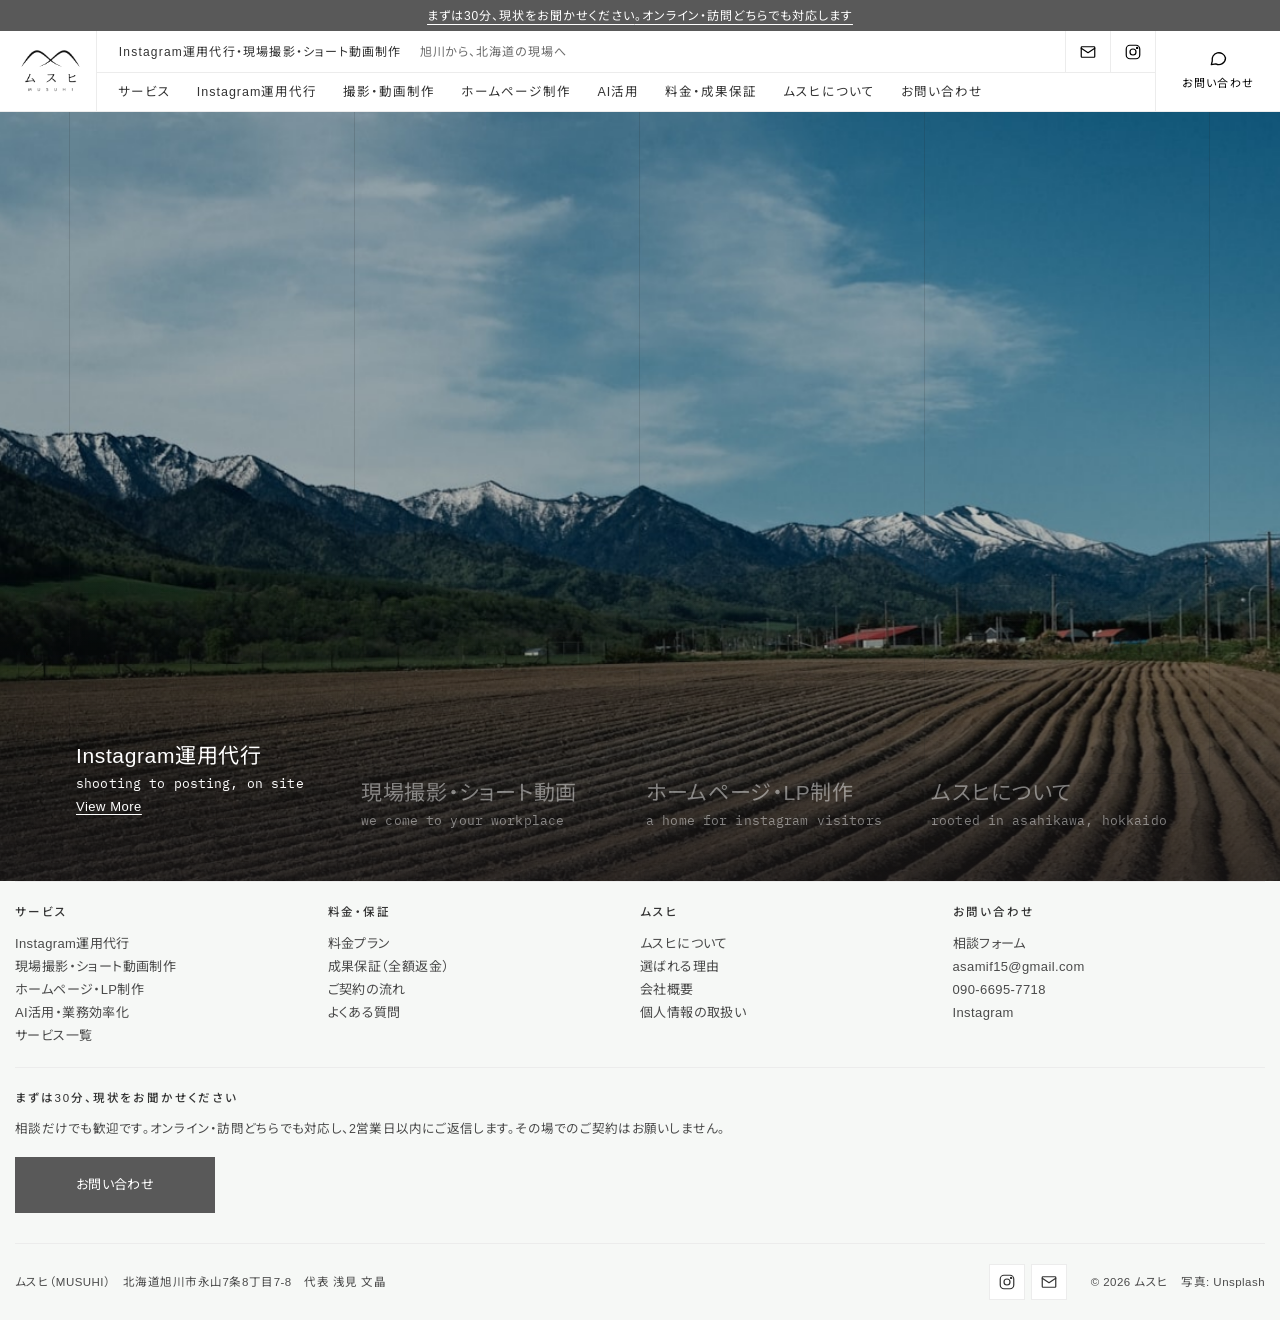
==== commit a35b1491: "style: 字体を Helvetica Neue＋ヒラギノに切り替え、タイプライター体の混用をやめる - 告知帯・ヘッダー・ナビ・フッターを細めのゴシック＋字間ひろめに - 英字の小さな行だけ IB" ====
--- a/company/index.html
+++ b/company/index.html
@@ -27,7 +27,7 @@
   </a>
   <div class="lh-inner">
     <div class="lh-row1">
-      <p class="lh-tag"><span class="lh-tag-main">Instagram運用代行 ／ 現場撮影 ／ ショート動画制作</span><span class="lh-tag-sub">旭川から、北海道の現場へ</span></p>
+      <p class="lh-tag"><span class="lh-tag-main">Instagram運用代行・現場撮影・ショート動画制作</span><span class="lh-tag-sub">旭川から、北海道の現場へ</span></p>
       <div class="lh-actions">
         <a class="lh-icon" href="mailto:asamif15@gmail.com" aria-label="メールで問い合わせる">
           <svg width="18" height="18" viewBox="0 0 24 24" fill="none" stroke="currentColor" stroke-width="1.6" stroke-linecap="round" stroke-linejoin="round" aria-hidden="true" focusable="false"><rect x="3" y="5" width="18" height="14" rx="1"/><path d="M3 7l9 6 9-6"/></svg>
--- a/company/assets/site.css
+++ b/company/assets/site.css
@@ -1,4 +1,4 @@
-@import url('https://fonts.googleapis.com/css2?family=Noto+Sans+JP:wght@400;500;700&family=Zen+Old+Mincho:wght@400;500;700&family=Courier+Prime:wght@400;700&display=swap');
+@import url('https://fonts.googleapis.com/css2?family=Noto+Sans+JP:wght@400;500;700&family=IBM+Plex+Mono:wght@400;500&display=swap');
 /* 配色は「生成りの紙 × 墨 × 深いモスグリーン」。
    9/7打合せの「白と緑はありきたり・市役所っぽい」を受け、エディトリアル調へ寄せた。
    ブランドの緑は残しつつ、地色を紙にして硬さを抜く。 */
@@ -683,13 +683,15 @@
   --bg-a0:rgba(246,248,246,0);
   --shadow-card:none;
   --shadow-soft:none;
+  --font:"Helvetica Neue",Helvetica,Arial,"Hiragino Kaku Gothic ProN","Hiragino Sans","BIZ UDPGothic",Meiryo,"Noto Sans JP",sans-serif;
   --font-latin:"Helvetica Neue",Helvetica,Arial,sans-serif;
+  --font-mono:"IBM Plex Mono","Courier New",ui-monospace,monospace;
   --rule:rgba(38,38,38,.15);
   --container:1140px;
   --header-h:112px;
   --radius:0;
 }
-body{background:var(--bg);color:var(--ink);font-size:14px;line-height:1.8}
+body{background:var(--bg);color:var(--ink);font-family:var(--font);font-size:14px;line-height:1.8;-webkit-font-smoothing:antialiased}
 a{color:var(--ink)}
 h1,h2,h3,h4{font-family:var(--font);font-weight:700}
 h2{font-size:22px;font-weight:700;letter-spacing:.02em}
@@ -698,9 +700,9 @@
 main:focus{outline:none}
 
 /* ---------- 告知帯 ---------- */
-.announce{height:31px;line-height:30px;display:flex;align-items:center;justify-content:center;padding:0 16px;background:#595959;color:#fff;font-family:var(--font-mono);font-weight:700;font-size:14px;text-align:center;white-space:nowrap;overflow:hidden}
+.announce{height:31px;line-height:30px;display:flex;align-items:center;justify-content:center;padding:0 16px;background:#595959;color:#fff;font-family:var(--font);font-weight:400;font-size:12px;letter-spacing:.08em;text-align:center;white-space:nowrap;overflow:hidden}
 .announce a{color:#fff;text-decoration:none;overflow:hidden;text-overflow:ellipsis}
-.announce u{text-decoration:underline;text-underline-offset:3px}
+.announce u{text-decoration:underline;text-decoration-thickness:1px;text-underline-offset:4px}
 @media (max-width:767px){
   .announce{height:auto;min-height:30px;line-height:20px;padding:5px 30px;font-size:12px;white-space:normal}
   .announce-more{display:none}
@@ -713,17 +715,17 @@
 .lh-logo img{display:block;height:43px;width:auto}
 .lh-inner{flex:1 1 auto;min-width:0;display:flex;flex-direction:column;border-left:1px solid var(--line-lf)}
 .lh-row1{display:flex;align-items:stretch;height:42px;border-bottom:1px solid var(--line-lf)}
-.lh-tag{flex:1 1 auto;min-width:0;margin:0;padding:0 20px;line-height:42px;font-family:var(--font-mono);font-size:13px;color:#333;white-space:nowrap;overflow:hidden;text-overflow:ellipsis}
-.lh-tag-sub{margin-left:14px;color:#6B6B6B}
+.lh-tag{flex:1 1 auto;min-width:0;margin:0;padding:0 22px;line-height:42px;font-family:var(--font);font-size:12px;letter-spacing:.1em;color:#333;white-space:nowrap;overflow:hidden;text-overflow:ellipsis}
+.lh-tag-sub{margin-left:18px;color:#6B6B6B;letter-spacing:.08em}
 .lh-actions{display:flex;flex:0 0 auto}
 .lh-icon{display:inline-flex;align-items:center;justify-content:center;min-width:42px;height:42px;padding:0 13px;border-left:1px solid var(--line-lf);color:var(--ink)}
 .lh-icon:hover{color:#595959}
 .lh-nav{display:block;position:static;background:transparent;border:0;box-shadow:none;padding:0}
 .lh-nav .nav-list{display:flex;justify-content:flex-start;align-items:center;gap:0;height:38px;margin:0;padding:0 8px;flex-direction:row}
-.lh-nav .nav-list a{display:block;padding:0 12px;font-size:13px;font-weight:400;letter-spacing:.04em;line-height:36px;color:#333;text-decoration:none;border-bottom:2px solid transparent;border-radius:0}
+.lh-nav .nav-list a{display:block;padding:0 13px;font-size:12.5px;font-weight:400;letter-spacing:.08em;line-height:36px;color:#333;text-decoration:none;border-bottom:1px solid transparent;border-radius:0}
 .lh-nav .nav-list a::after{display:none}
 .lh-nav .nav-list a:hover,.lh-nav .nav-list a[aria-current="page"]{border-bottom-color:#333;color:#000}
-.lh-contact{flex:0 0 125px;display:flex;flex-direction:column;align-items:center;justify-content:center;gap:5px;height:80px;border-left:1px solid var(--line-lf);font-size:12px;letter-spacing:.04em;color:var(--ink);text-decoration:none}
+.lh-contact{flex:0 0 125px;display:flex;flex-direction:column;align-items:center;justify-content:center;gap:6px;height:80px;border-left:1px solid var(--line-lf);font-size:11px;letter-spacing:.12em;color:var(--ink);text-decoration:none}
 .lh-contact:hover{background:var(--bg)}
 .lh .nav-toggle{display:none;width:44px;height:44px;margin:6px 0 0 4px;border:0;background:transparent;border-radius:0;flex:0 0 auto}
 .lh .nav-toggle .bar{width:22px}
@@ -768,10 +770,10 @@
 .ls-thumb+.ls-thumb .ls-thumb-inner::before{border-left:0}
 .ls-thumb.is-active .ls-thumb-inner{transform:translateY(-37px)}
 .ls-thumb.is-active .ls-thumb-inner::before{margin-bottom:-37px}
-.ls-thumb h2{margin:0;padding:7px 6px 3px;font-size:22px;font-weight:400;line-height:1.17;letter-spacing:.01em;color:#fff;border-bottom:1px solid var(--rule);opacity:.45;transition:opacity .3s}
-.ls-thumb p{margin:0;padding:3px 6px;font-family:var(--font-mono);font-size:14px;line-height:1.3;color:#fff;opacity:.45;transition:opacity .3s;white-space:nowrap;overflow:hidden;text-overflow:ellipsis}
+.ls-thumb h2{margin:0;padding:7px 6px 3px;font-size:21px;font-weight:400;line-height:1.17;letter-spacing:.03em;color:#fff;border-bottom:1px solid var(--rule);opacity:.45;transition:opacity .3s}
+.ls-thumb p{margin:0;padding:4px 6px 2px;font-family:var(--font-mono);font-size:13px;font-weight:400;letter-spacing:.01em;line-height:1.3;color:#fff;opacity:.45;transition:opacity .3s;white-space:nowrap;overflow:hidden;text-overflow:ellipsis}
 .ls-actions{padding:0 6px;font-family:var(--font-latin);font-size:14px;line-height:18px;height:0;opacity:0;overflow:hidden;transition:opacity .3s,height .3s}
-.ls-actions span{display:inline-block;padding:3px 0;text-decoration:underline;text-underline-offset:3px}
+.ls-actions span{display:inline-block;padding:3px 0;font-size:13px;letter-spacing:.04em;text-decoration:underline;text-decoration-thickness:1px;text-underline-offset:3px}
 .ls-thumb.is-active h2,.ls-thumb.is-active p{opacity:1}
 .ls-thumb.is-active .ls-actions{height:24px;opacity:1}
 .ls-thumb:hover h2,.ls-thumb:hover p,.ls-thumb:focus-within h2,.ls-thumb:focus-within p{opacity:1}
@@ -809,7 +811,7 @@
 }
 
 /* ---------- ボタン ---------- */
-.lbtn{display:inline-block;min-width:200px;padding:17px 20px;background:var(--btn);color:#fff;font-family:var(--font-latin);font-size:14px;font-weight:400;letter-spacing:.06em;line-height:1.3;text-align:center;text-decoration:none;text-transform:uppercase;border:0;border-radius:0;cursor:pointer}
+.lbtn{display:inline-block;min-width:200px;padding:16px 20px;background:var(--btn);color:#fff;font-family:var(--font);font-size:12.5px;font-weight:400;letter-spacing:.14em;line-height:1.3;text-align:center;text-decoration:none;text-transform:uppercase;border:0;border-radius:0;cursor:pointer}
 .lbtn:hover{background:var(--btn-hover);color:#fff}
 .site-footer .lbtn,.site-footer .lbtn:hover{color:#fff;display:inline-block;padding:17px 20px}
 .btn,.btn-fill,.btn-line,.btn-ghost,.btn-lg,.btn-block,.btn-cta{border-radius:0;font-weight:500;letter-spacing:.06em;font-size:14px;box-shadow:none}
@@ -828,13 +830,13 @@
 .lf-col{padding:0 40px;min-width:0}
 .lf-col:first-child{padding-left:0}
 .lf-col ul{margin:0;padding:0;list-style:none}
-.lf-col li{margin:0;line-height:20px}
-.lf-col a{display:inline-block;font-size:14px;line-height:20px;color:#424242;text-decoration:none;padding:0}
+.lf-col li{margin:0;line-height:22px}
+.lf-col a{display:inline-block;font-size:13px;line-height:22px;letter-spacing:.03em;color:#4A4A4A;text-decoration:none;padding:0}
 .lf-col a:hover{text-decoration:underline;text-underline-offset:3px;color:#000}
-.lf-title{margin:0 0 7px;font-size:14px;line-height:20px;color:#333;font-weight:400}
+.lf-title{margin:0 0 10px;font-size:11.5px;line-height:20px;letter-spacing:.16em;color:#333;font-weight:500}
 .lf-subscribe{border-left:1px solid var(--line-lf);padding-right:0}
-.lf-note{margin:0 0 16px;font-size:13px;line-height:1.75;color:#424242}
-.lf-secondary{display:flex;align-items:center;gap:24px;padding:20px 0;font-size:12px;color:#424242}
+.lf-note{margin:0 0 16px;font-size:12.5px;line-height:1.85;letter-spacing:.02em;color:#4A4A4A}
+.lf-secondary{display:flex;align-items:center;gap:24px;padding:20px 0;font-size:11.5px;letter-spacing:.04em;color:#4A4A4A}
 .lf-addr{margin:0;flex:1 1 auto}
 .lf-social{display:flex;gap:6px;margin:0;padding:0;list-style:none}
 .lf-social a{display:inline-flex;align-items:center;justify-content:center;width:36px;height:36px;color:#333;border:1px solid var(--line-lf);background:#fff}
@@ -905,6 +907,34 @@
 .badge-small{font-family:var(--font-mono);font-size:12px;opacity:.85;margin-top:2px}
 .hero .chip{border-radius:0;background:transparent;border:1px solid rgba(255,255,255,.6);font-family:var(--font-mono);font-size:11px;letter-spacing:.14em;padding:5px 10px}
 /* 下層ページの hero（写真＋左下に文字）は低めに */
-.hero:not(.ls){min-height:0;padding:90px 0 54px}
-@media (max-width:767px){.hero:not(.ls){padding:64px 0 40px}}
-.hero:not(.ls) .hero-bg::after{background:linear-gradient(180deg,rgba(0,0,0,.22) 0%,rgba(0,0,0,.34) 50%,rgba(0,0,0,.7) 100%)}
+.hero:not(.ls):not(.hero-quiet){min-height:0;padding:90px 0 54px}
+@media (max-width:767px){.hero:not(.ls):not(.hero-quiet){padding:64px 0 40px}}
+.hero:not(.ls):not(.hero-quiet) .hero-bg::after{background:linear-gradient(180deg,rgba(0,0,0,.22) 0%,rgba(0,0,0,.34) 50%,rgba(0,0,0,.7) 100%)}
+
+/* Instagram運用代行ページのヒーロー（旧トップ由来）: 生成り色を白に、業種キャプションはそのまま */
+.hero-quiet h1,.hero-quiet .hero-sub,.hero-quiet .lead{color:#fff}
+.hero-quiet .hero-sub{color:rgba(255,255,255,.92)}
+.hero-quiet .lead{color:rgba(255,255,255,.85)}
+.hero-captions button{color:rgba(255,255,255,.55)}
+.hero-captions button:hover,.hero-captions button[aria-pressed="true"]{color:#fff}
+.hero-captions button::before{background:rgba(255,255,255,.3)}
+.hero-captions button[aria-pressed="true"]::before{background:linear-gradient(90deg,#fff var(--cap-progress,0%),rgba(255,255,255,.3) var(--cap-progress,0%))}
+.hero-captions{border-top-color:rgba(255,255,255,.24)}
+.news-bar{background:#fff;border-color:var(--line)}
+.news-chip{border-radius:0;background:#333;color:#fff}
+
+/* ---------- 制作実績（ホームページ制作ページ） ---------- */
+.works-grid{display:grid;grid-template-columns:repeat(3,1fr);gap:28px 24px;margin:0;padding:0;list-style:none}
+.work-card{min-width:0}
+.work-link{display:block;color:var(--ink);text-decoration:none}
+.work-shot{margin:0;border:1px solid var(--line);background:#fff;overflow:hidden}
+.work-shot img{display:block;width:100%;height:auto;aspect-ratio:16/10;object-fit:cover;object-position:top;transition:transform .5s ease}
+.work-link:hover .work-shot img{transform:scale(1.02)}
+.work-title{margin:12px 0 2px;font-size:15px;font-weight:700;line-height:1.5}
+.work-meta{margin:0 0 6px;font-family:var(--font-mono);font-size:12px;letter-spacing:.04em;color:#424242;text-transform:uppercase}
+.work-desc{margin:0 0 8px;font-size:13px;line-height:1.75;color:#424242}
+.work-link .text-link{font-size:13px}
+.work-link:hover .text-link{text-decoration:underline;text-underline-offset:3px}
+.work-link:focus-visible{outline:2px solid #333;outline-offset:4px}
+@media (max-width:1023px){.works-grid{grid-template-columns:repeat(2,1fr)}}
+@media (max-width:599px){.works-grid{grid-template-columns:1fr}}
